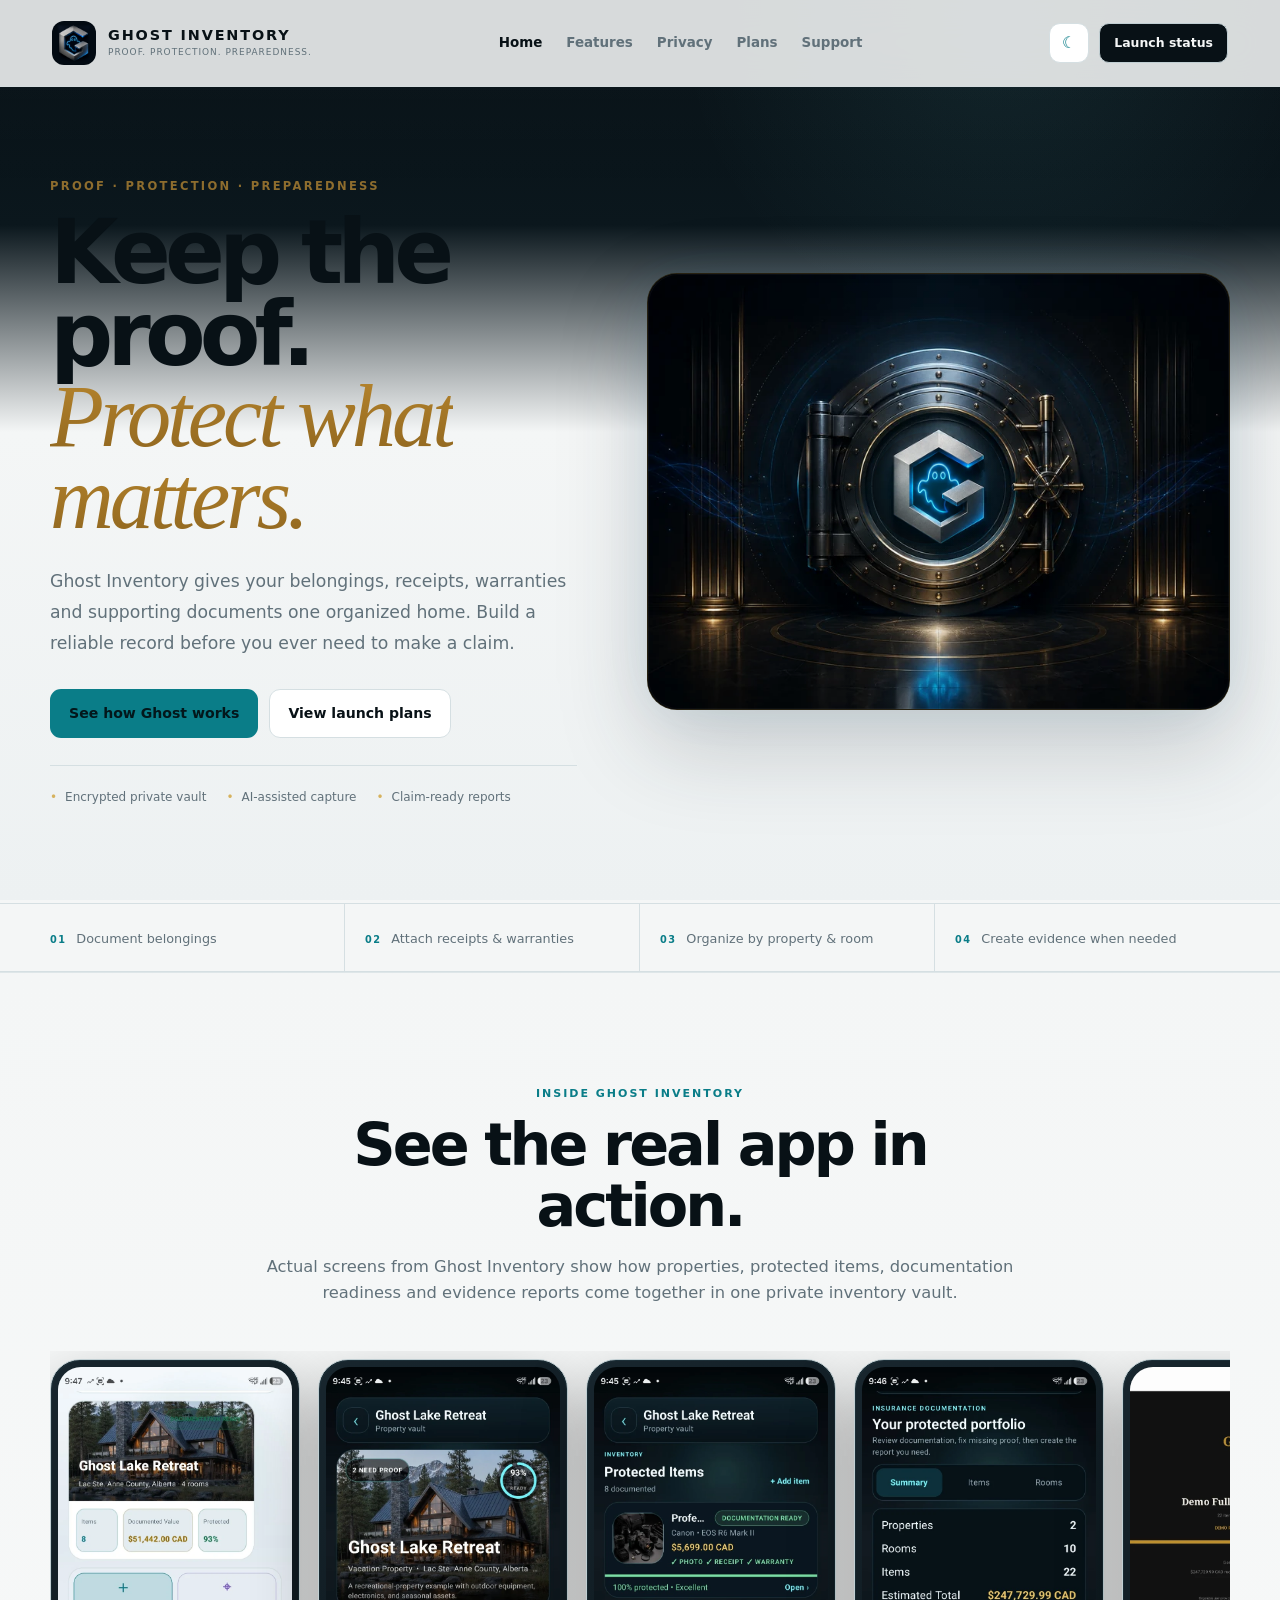
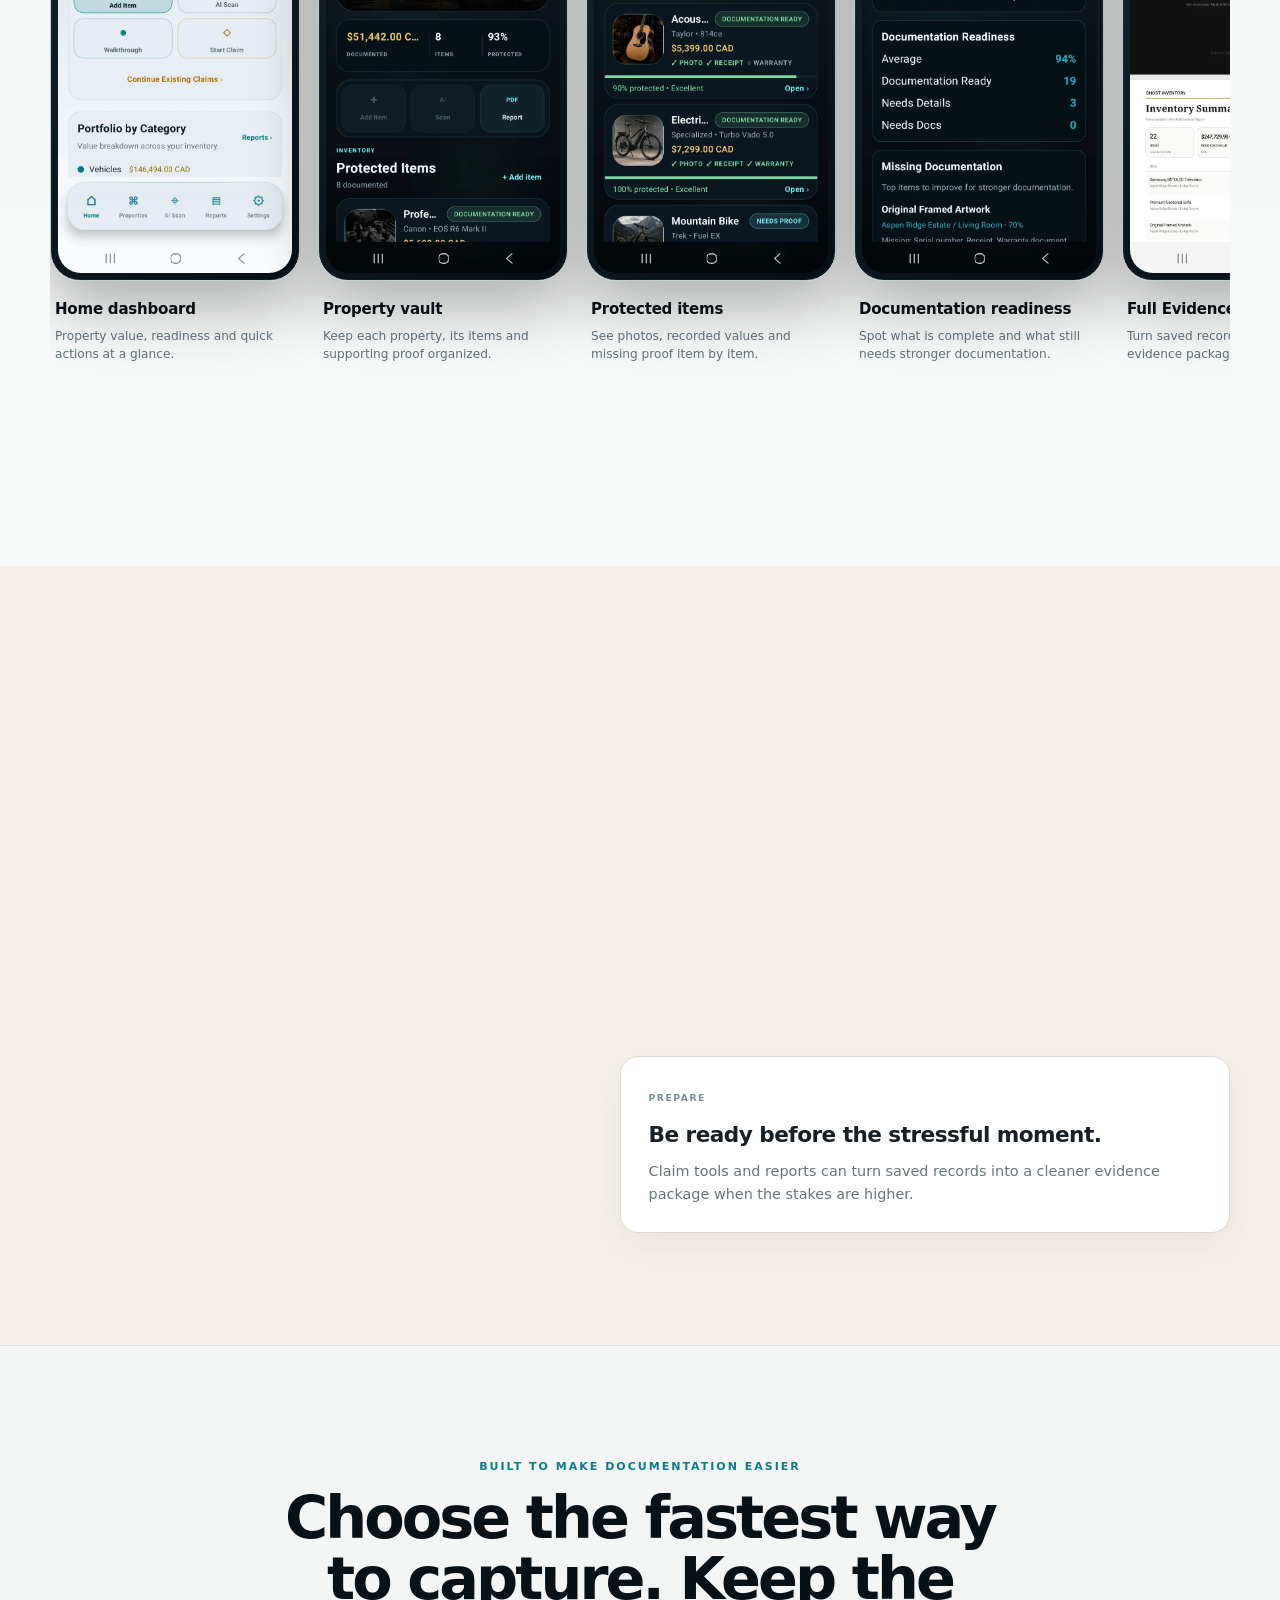
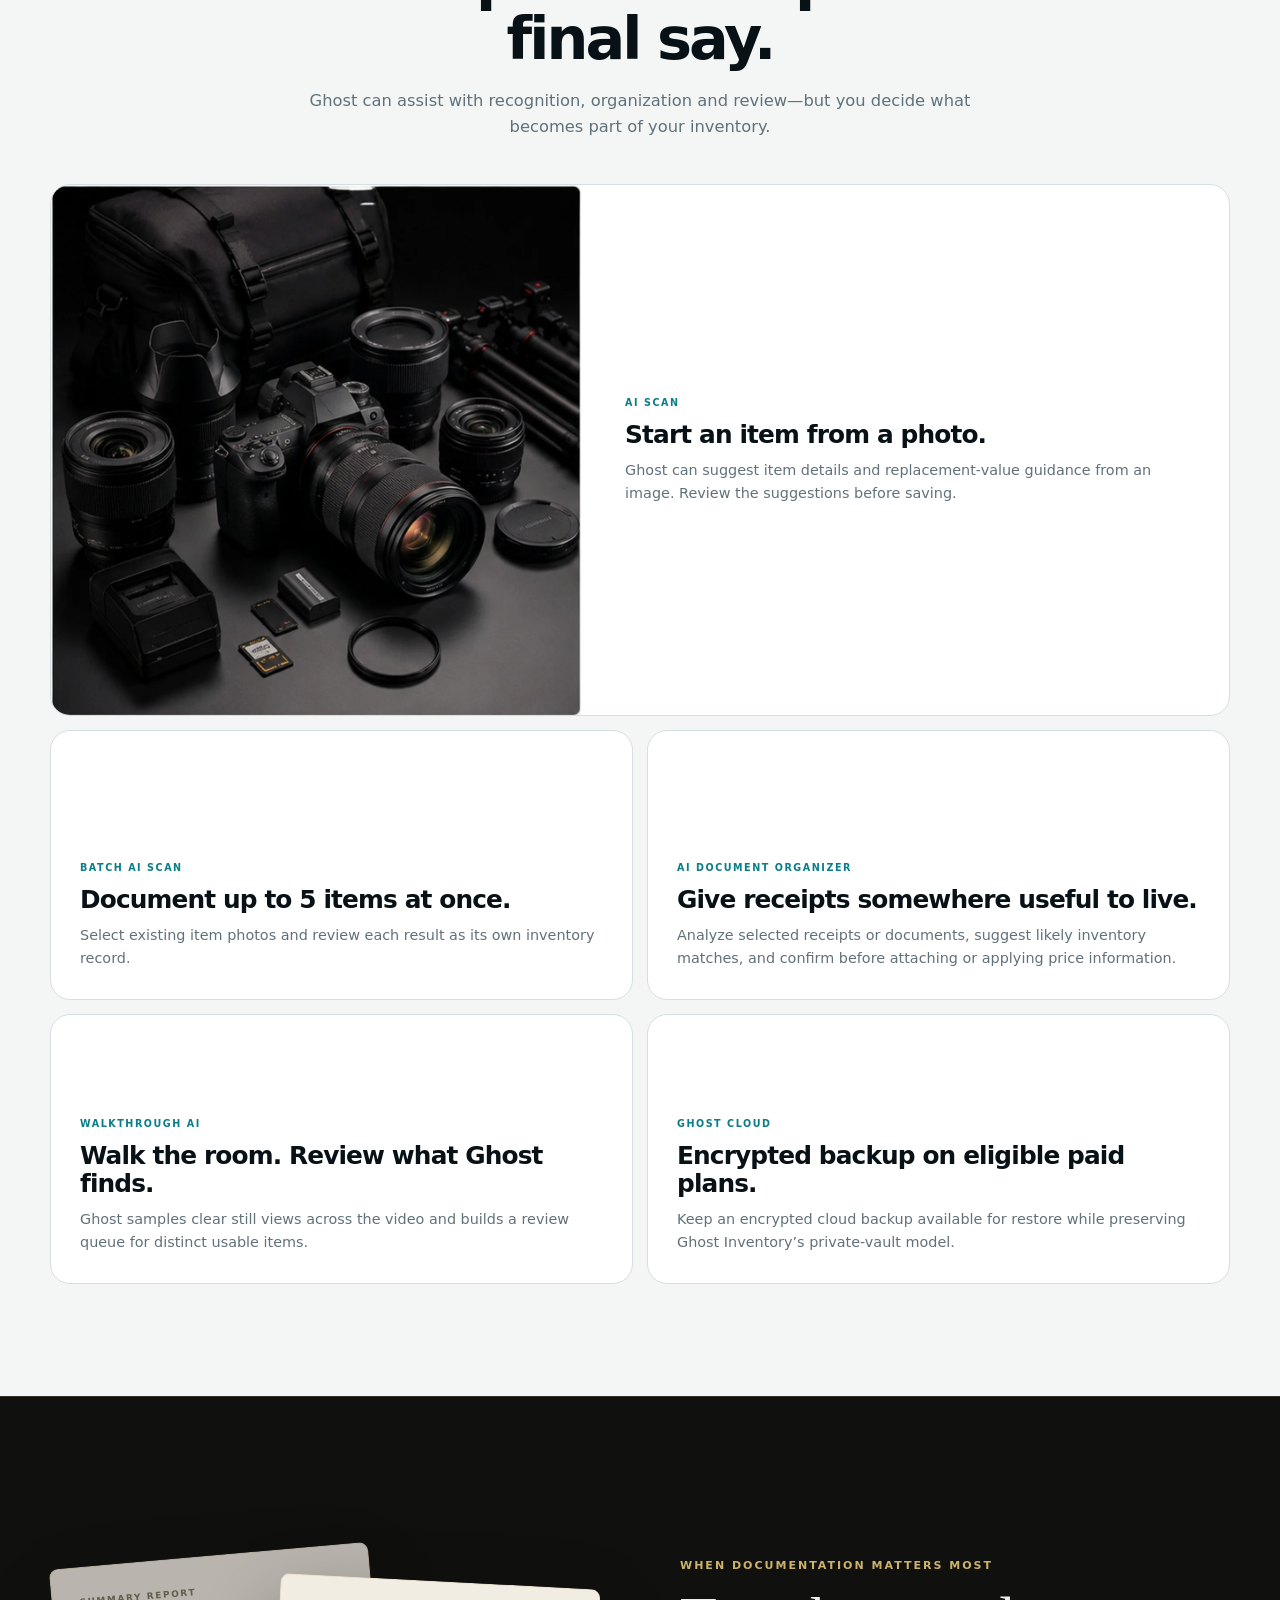
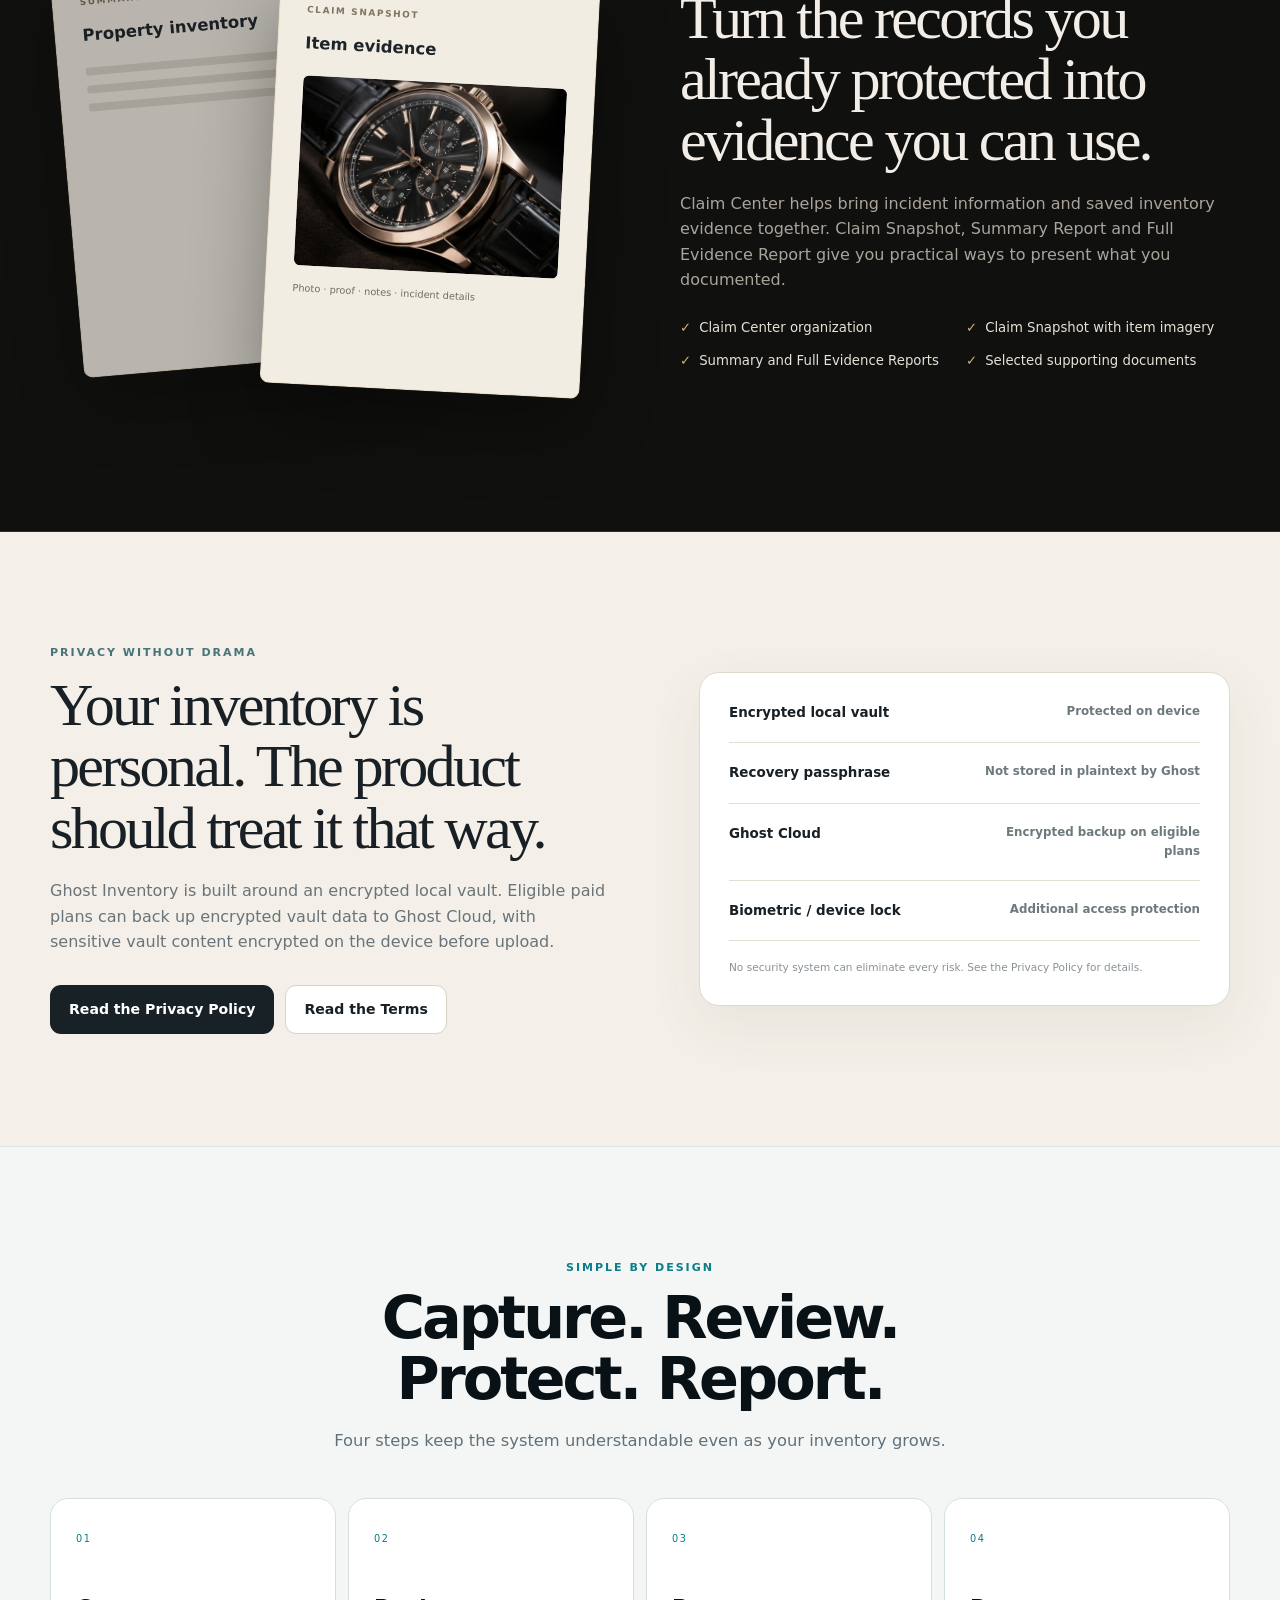
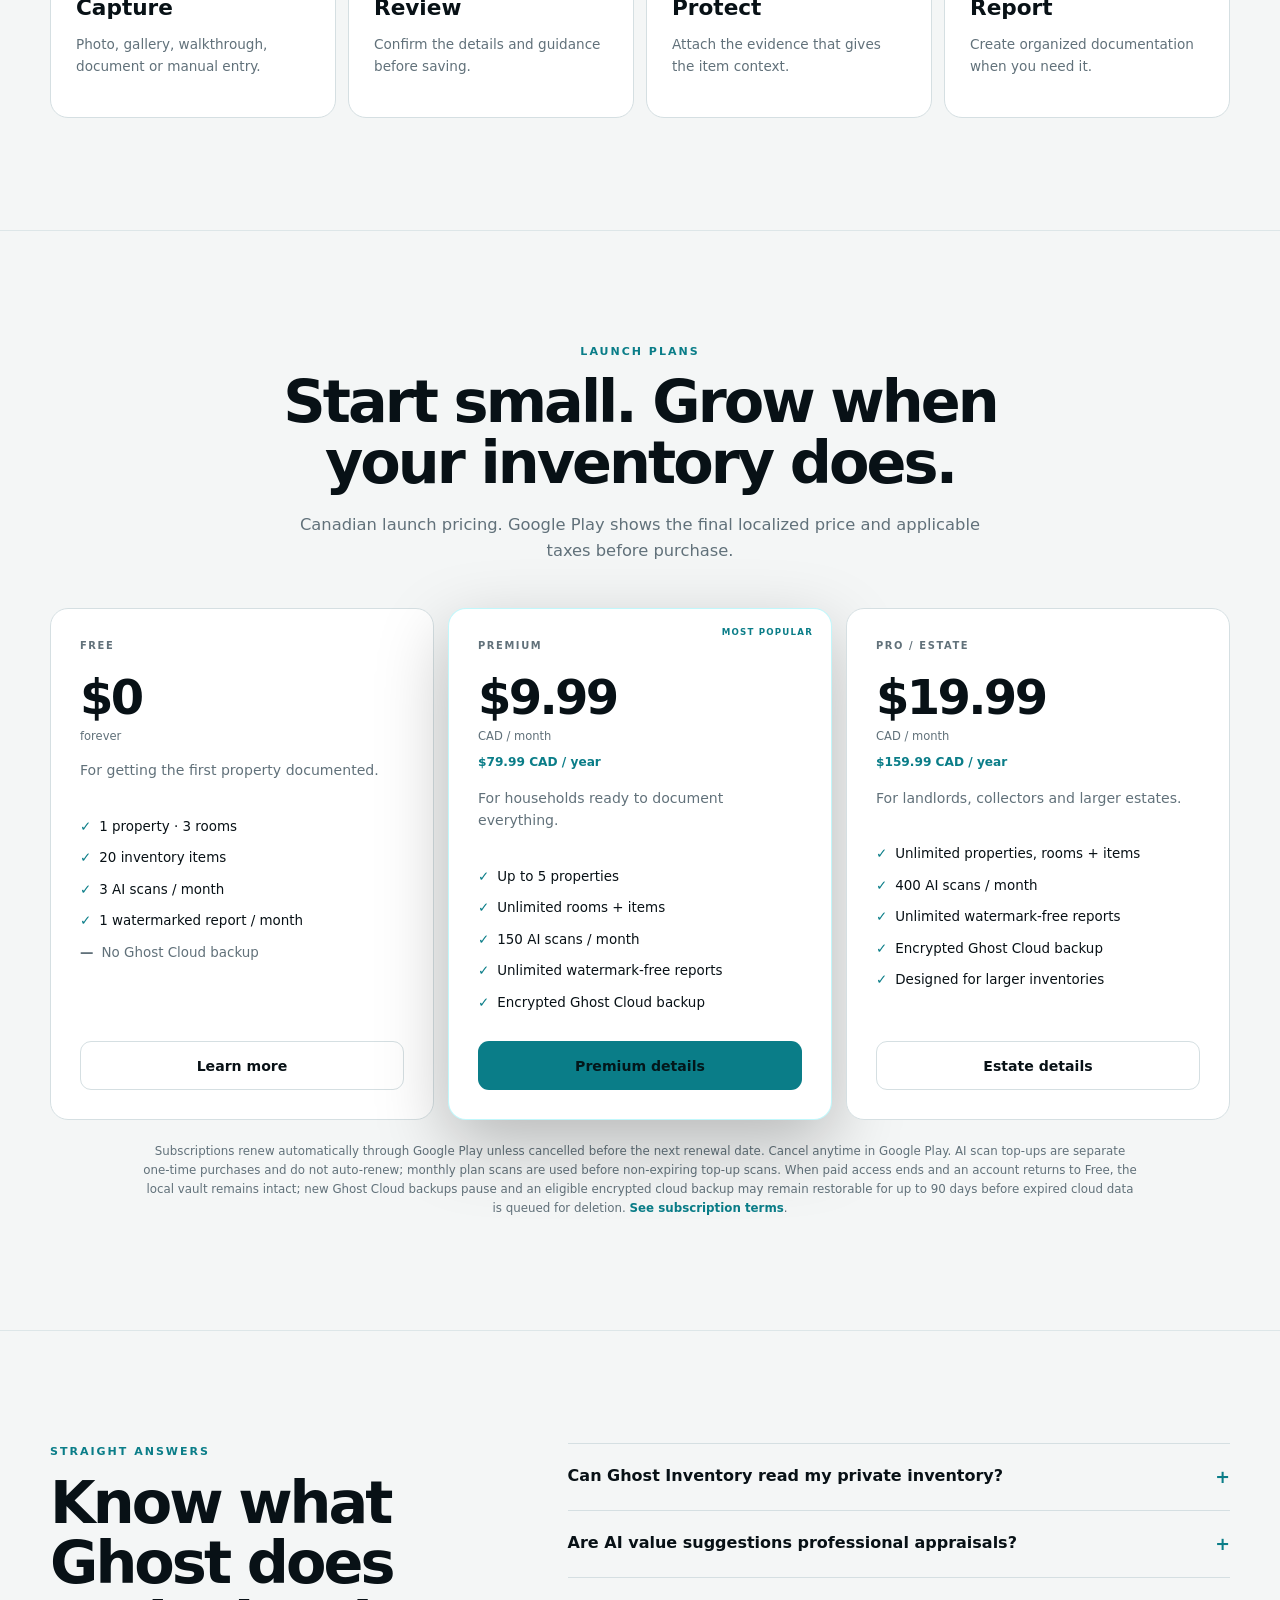
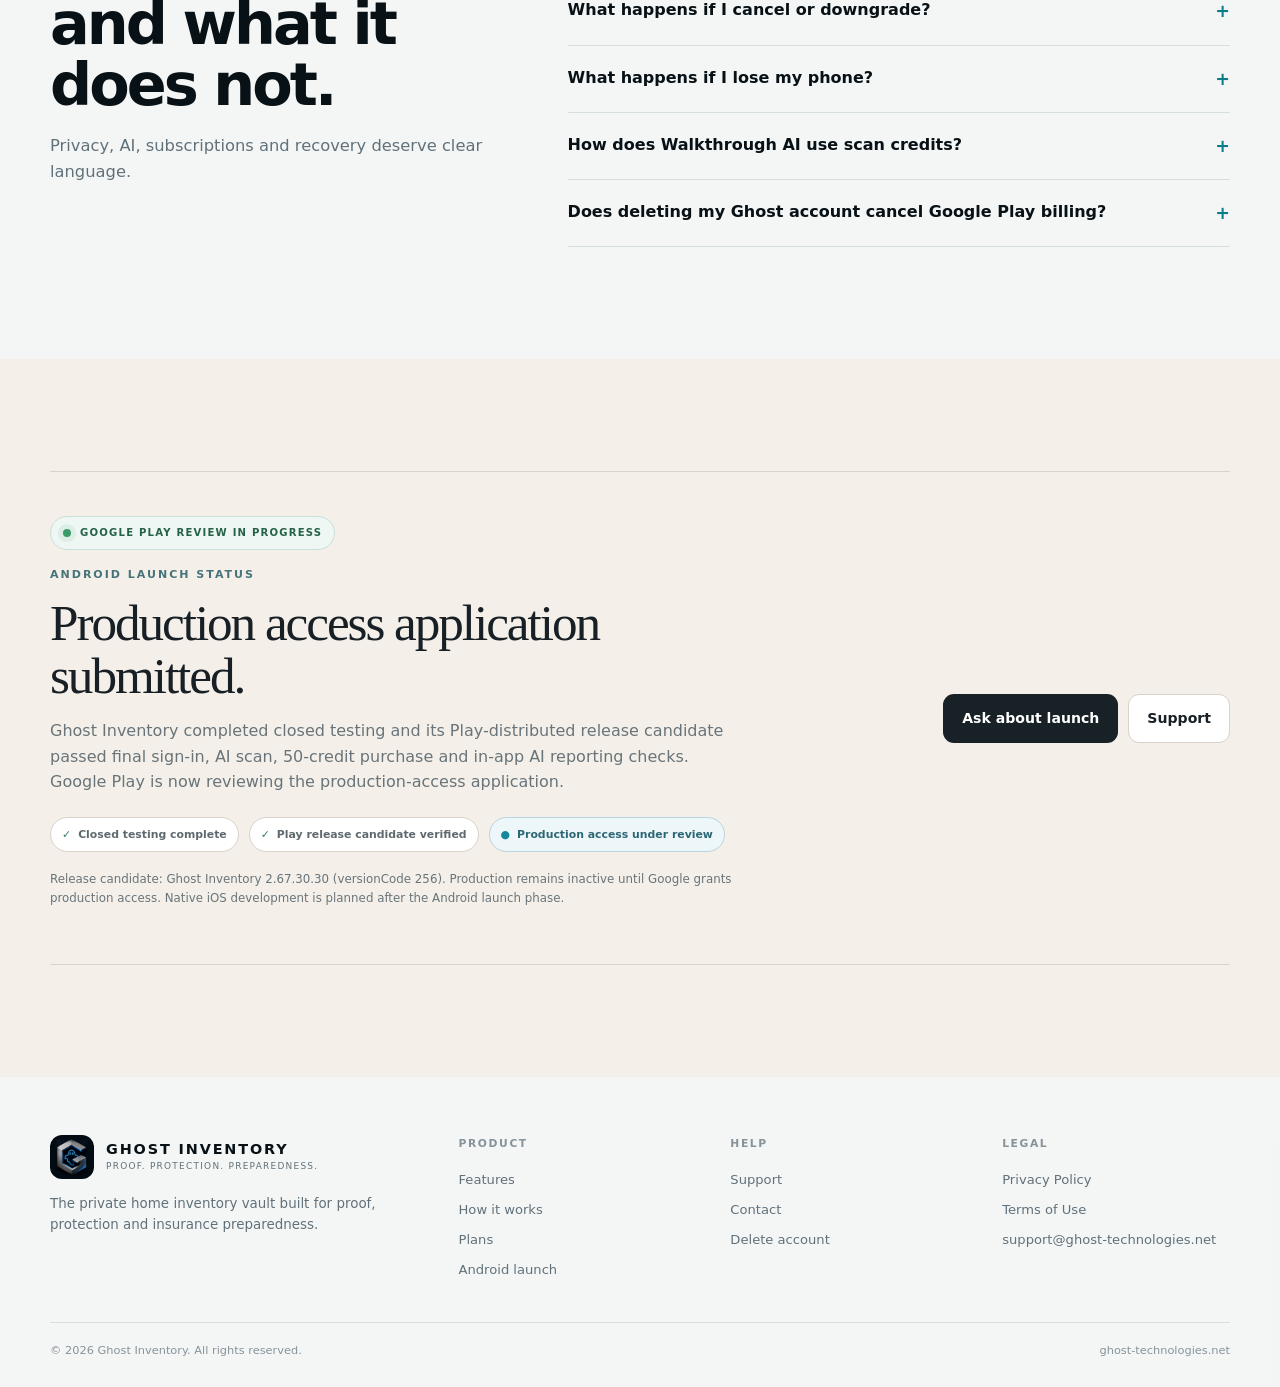
==== index.html @ f6f3902a "Add files via upload" ====
<!DOCTYPE html>

<html lang="en">
<head>
<meta charset="utf-8"/>
<meta content="width=device-width,initial-scale=1" name="viewport"/>
<title>Ghost Inventory — Protect the Story Behind What You Own</title>
<meta content="Ghost Inventory helps households document belongings, organize proof, and prepare claim-ready evidence in a private home inventory vault." name="description"/>
<meta content="#071015" name="theme-color"/>
<link href="https://ghost-technologies.net/" rel="canonical"/>
<link href="/assets/images/icon-32.png" rel="icon" sizes="32x32"/>
<link href="/assets/images/icon-192.png" rel="apple-touch-icon"/>
<link href="/site.webmanifest" rel="manifest"/>
<meta content="Ghost Inventory — Private Home Inventory Vault" property="og:title"/>
<meta content="Document what matters. Keep the proof together. Be ready before you need it." property="og:description"/>
<meta content="website" property="og:type"/>
<meta content="https://ghost-technologies.net/assets/images/ghost-inventory-icon.png" property="og:image"/>
<meta content="https://ghost-technologies.net/" property="og:url"/>
<meta content="summary_large_image" name="twitter:card"/>
<link href="/assets/css/styles-v7.css" rel="stylesheet"/>
</head>
<body class="consumer-home">
<a class="skip-link" href="#main">Skip to content</a>
<div class="ambient"></div>
<header class="site-header consumer-header">
<div class="shell">
<nav aria-label="Primary navigation" class="nav-wrap">
<a class="brand" href="/">
<img alt="Ghost Inventory logo" src="/assets/images/ghost-inventory-icon.png"/>
<span class="brand-wordmark"><strong>GHOST INVENTORY</strong><span>Proof. Protection. Preparedness.</span></span>
</a>
<div class="nav-links" data-nav-links="">
<a aria-current="page" href="/">Home</a>
<a href="#features">Features</a>
<a href="#security">Privacy</a>
<a href="#plans">Plans</a>
<a href="/support/">Support</a>
</div>
<div class="nav-actions">
<button aria-label="Switch theme" class="icon-btn" data-theme-toggle="" type="button">☀</button>
<a class="nav-cta" href="#launch">Launch status</a>
<button aria-expanded="false" aria-label="Open navigation" class="menu-btn" data-mobile-menu="" type="button">☰</button>
</div>
</nav>
</div>
</header>
<main id="main">
<section class="consumer-hero">
<div class="shell consumer-hero-grid">
<div class="consumer-hero-copy reveal">
<div class="consumer-eyebrow">Proof · Protection · Preparedness</div>
<h1>Keep the proof.<br/><span>Protect what matters.</span></h1>
<p>Ghost Inventory gives your belongings, receipts, warranties and supporting documents one organized home. Build a reliable record before you ever need to make a claim.</p>
<div class="hero-actions">
<a class="btn btn-primary" href="#features">See how Ghost works</a>
<a class="btn btn-secondary" href="#plans">View launch plans</a>
</div>
<div class="consumer-trust-line">
<span>Encrypted private vault</span>
<span>AI-assisted capture</span>
<span>Claim-ready reports</span>
</div>
</div>
<div aria-label="Ghost Inventory private vault" class="consumer-hero-stage ghost-vault-hero reveal">
<div class="vault-hero-frame">
<picture>
<source media="(max-width: 760px)" srcset="/assets/images/ghost-vault-hero-mobile.webp"/>
<img class="vault-hero-image" src="/assets/images/ghost-vault-hero.webp" alt="Ghost Inventory vault door with the Ghost Inventory logo"/>
</picture>
<div aria-hidden="true" class="vault-logo-breath-layer"></div>
<div aria-hidden="true" class="vault-logo-breath-glow"></div>
<div aria-hidden="true" class="vault-dust" data-vault-dust=""></div>
<div aria-hidden="true" class="vault-edge-glow"></div>
</div>
</div>
</div>
</section>
<section class="consumer-proof-bar">
<div class="shell consumer-proof-grid reveal">
<div><strong>01</strong><span>Document belongings</span></div>
<div><strong>02</strong><span>Attach receipts &amp; warranties</span></div>
<div><strong>03</strong><span>Organize by property &amp; room</span></div>
<div><strong>04</strong><span>Create evidence when needed</span></div>
</div>
</section>
<section class="section consumer-product-showcase" id="product-preview">
<div class="shell">
<div class="section-head center reveal">
<div class="kicker">Inside Ghost Inventory</div>
<h2>See the real app in action.</h2>
<p>Actual screens from Ghost Inventory show how properties, protected items, documentation readiness and evidence reports come together in one private inventory vault.</p>
</div>
<div class="product-screen-rail reveal" aria-label="Ghost Inventory app screenshots">
<figure class="product-screen-card">
<div class="product-screen-frame"><img loading="lazy" src="/assets/images/ghost-home-dashboard.webp" alt="Ghost Inventory home dashboard in light mode showing property value, protection readiness and quick actions"/></div>
<figcaption><strong>Home dashboard</strong><span>Property value, readiness and quick actions at a glance.</span></figcaption>
</figure>
<figure class="product-screen-card">
<div class="product-screen-frame"><img loading="lazy" src="/assets/images/ghost-property-vault.webp" alt="Ghost Inventory property vault showing Ghost Lake Retreat, documented value, protection readiness and protected items"/></div>
<figcaption><strong>Property vault</strong><span>Keep each property, its items and supporting proof organized.</span></figcaption>
</figure>
<figure class="product-screen-card">
<div class="product-screen-frame"><img loading="lazy" src="/assets/images/ghost-protected-items.webp" alt="Ghost Inventory protected items list showing item photos, recorded values and documentation readiness"/></div>
<figcaption><strong>Protected items</strong><span>See photos, recorded values and missing proof item by item.</span></figcaption>
</figure>
<figure class="product-screen-card">
<div class="product-screen-frame"><img loading="lazy" src="/assets/images/ghost-documentation-readiness.webp" alt="Ghost Inventory documentation readiness screen showing properties, rooms, items and missing documentation"/></div>
<figcaption><strong>Documentation readiness</strong><span>Spot what is complete and what still needs stronger documentation.</span></figcaption>
</figure>
<figure class="product-screen-card">
<div class="product-screen-frame"><img loading="lazy" src="/assets/images/ghost-full-evidence-report.webp" alt="Ghost Inventory full evidence report with inventory summary and documented values"/></div>
<figcaption><strong>Full Evidence Report</strong><span>Turn saved records into an organized evidence package when needed.</span></figcaption>
</figure>
</div>
<div class="product-showcase-note reveal"><span>REAL APP SCREENS</span><p>Interface shown with sample/demo inventory data. AI-assisted details and values should always be reviewed before saving.</p></div>
</div>
</section>
<section class="section consumer-story">
<div class="shell consumer-story-grid">
<div class="consumer-story-copy reveal">
<div class="kicker">A calmer way to stay prepared</div>
<h2>Your home is full of things with a story—and proof that matters.</h2>
<p>Receipts get buried. Warranties disappear. Serial numbers live in old emails. Photos stay mixed into a camera roll. Ghost Inventory brings those pieces together around the item they belong to.</p>
</div>
<div class="consumer-story-cards">
<article class="warm-card reveal"><span>DOCUMENT</span><h3>Know what you own.</h3><p>Build a clear inventory by property and room without turning the process into a spreadsheet project.</p></article>
<article class="warm-card reveal"><span>CONNECT</span><h3>Keep the proof with the item.</h3><p>Photos, receipts, warranties, appraisals, serial numbers and notes stay attached to the record they support.</p></article>
<article class="warm-card reveal"><span>PREPARE</span><h3>Be ready before the stressful moment.</h3><p>Claim tools and reports can turn saved records into a cleaner evidence package when the stakes are higher.</p></article>
</div>
</div>
</section>
<section class="section consumer-features" id="features">
<div class="shell">
<div class="section-head center reveal">
<div class="kicker">Built to make documentation easier</div>
<h2>Choose the fastest way to capture. Keep the final say.</h2>
<p>Ghost can assist with recognition, organization and review—but you decide what becomes part of your inventory.</p>
</div>
<div class="consumer-feature-grid">
<article class="consumer-feature feature-photo reveal">
<div class="feature-photo-wrap"><img alt="Camera example for AI Scan" src="/assets/images/camera.webp"/></div>
<div class="feature-copy"><span>AI SCAN</span><h3>Start an item from a photo.</h3><p>Ghost can suggest item details and replacement-value guidance from an image. Review the suggestions before saving.</p></div>
</article>
<article class="consumer-feature reveal"><span>BATCH AI SCAN</span><h3>Document up to 5 items at once.</h3><p>Select existing item photos and review each result as its own inventory record.</p></article>
<article class="consumer-feature reveal"><span>AI DOCUMENT ORGANIZER</span><h3>Give receipts somewhere useful to live.</h3><p>Analyze selected receipts or documents, suggest likely inventory matches, and confirm before attaching or applying price information.</p></article>
<article class="consumer-feature reveal"><span>WALKTHROUGH AI</span><h3>Walk the room. Review what Ghost finds.</h3><p>Ghost samples clear still views across the video and builds a review queue for distinct usable items.</p></article>
<article class="consumer-feature reveal"><span>GHOST CLOUD</span><h3>Encrypted backup on eligible paid plans.</h3><p>Keep an encrypted cloud backup available for restore while preserving Ghost Inventory’s private-vault model.</p></article>
</div>
</div>
</section>
<section class="section consumer-claim-section" id="claims">
<div class="shell consumer-claim-grid">
<div class="consumer-claim-visual reveal">
<div class="claim-doc claim-doc-back"><span>SUMMARY REPORT</span><b>Property inventory</b><i></i><i></i><i></i></div>
<div class="claim-doc claim-doc-front"><span>CLAIM SNAPSHOT</span><b>Item evidence</b><div class="claim-img"><img alt="Watch sample item shown in a claim snapshot" src="/assets/images/watch.webp"/></div><small>Photo · proof · notes · incident details</small></div>
</div>
<div class="consumer-claim-copy reveal">
<div class="kicker claim-gold">When documentation matters most</div>
<h2>Turn the records you already protected into evidence you can use.</h2>
<p>Claim Center helps bring incident information and saved inventory evidence together. Claim Snapshot, Summary Report and Full Evidence Report give you practical ways to present what you documented.</p>
<div class="consumer-checks">
<span>Claim Center organization</span>
<span>Claim Snapshot with item imagery</span>
<span>Summary and Full Evidence Reports</span>
<span>Selected supporting documents</span>
</div>
</div>
</div>
</section>
<section class="section consumer-security" id="security">
<div class="shell consumer-security-grid">
<div class="consumer-security-copy reveal">
<div class="kicker">Privacy without drama</div>
<h2>Your inventory is personal. The product should treat it that way.</h2>
<p>Ghost Inventory is built around an encrypted local vault. Eligible paid plans can back up encrypted vault data to Ghost Cloud, with sensitive vault content encrypted on the device before upload.</p>
<div class="hero-actions"><a class="btn btn-primary" href="/privacy/">Read the Privacy Policy</a><a class="btn btn-secondary" href="/terms/">Read the Terms</a></div>
</div>
<div class="consumer-security-card reveal">
<div class="security-row"><span>Encrypted local vault</span><b>Protected on device</b></div>
<div class="security-row"><span>Recovery passphrase</span><b>Not stored in plaintext by Ghost</b></div>
<div class="security-row"><span>Ghost Cloud</span><b>Encrypted backup on eligible plans</b></div>
<div class="security-row"><span>Biometric / device lock</span><b>Additional access protection</b></div>
<small>No security system can eliminate every risk. See the Privacy Policy for details.</small>
</div>
</div>
</section>
<section class="section consumer-process" id="how-it-works">
<div class="shell">
<div class="section-head center reveal"><div class="kicker">Simple by design</div><h2>Capture. Review. Protect. Report.</h2><p>Four steps keep the system understandable even as your inventory grows.</p></div>
<div class="consumer-process-grid">
<article class="consumer-process-step reveal"><span>01</span><h3>Capture</h3><p>Photo, gallery, walkthrough, document or manual entry.</p></article>
<article class="consumer-process-step reveal"><span>02</span><h3>Review</h3><p>Confirm the details and guidance before saving.</p></article>
<article class="consumer-process-step reveal"><span>03</span><h3>Protect</h3><p>Attach the evidence that gives the item context.</p></article>
<article class="consumer-process-step reveal"><span>04</span><h3>Report</h3><p>Create organized documentation when you need it.</p></article>
</div>
</div>
</section>
<section class="section plans-section" id="plans">
<div class="shell">
<div class="section-head center reveal"><div class="kicker">Launch plans</div><h2>Start small. Grow when your inventory does.</h2><p>Canadian launch pricing. Google Play shows the final localized price and applicable taxes before purchase.</p></div>
<div class="pricing-grid-new">
<article class="plan-card reveal"><div class="plan-name"><span>FREE</span><strong>$0</strong><small>forever</small></div><p>For getting the first property documented.</p><ul><li>1 property · 3 rooms</li><li>20 inventory items</li><li>3 AI scans / month</li><li>1 watermarked report / month</li><li class="muted-li">No Ghost Cloud backup</li></ul><a class="btn btn-secondary" href="/support/">Learn more</a></article>
<article class="plan-card featured reveal"><div class="plan-badge">MOST POPULAR</div><div class="plan-name"><span>PREMIUM</span><strong>$9.99</strong><small>CAD / month</small></div><div class="annual">$79.99 CAD / year</div><p>For households ready to document everything.</p><ul><li>Up to 5 properties</li><li>Unlimited rooms + items</li><li>150 AI scans / month</li><li>Unlimited watermark-free reports</li><li>Encrypted Ghost Cloud backup</li></ul><a class="btn btn-primary" href="/support/">Premium details</a></article>
<article class="plan-card reveal"><div class="plan-name"><span>PRO / ESTATE</span><strong>$19.99</strong><small>CAD / month</small></div><div class="annual">$159.99 CAD / year</div><p>For landlords, collectors and larger estates.</p><ul><li>Unlimited properties, rooms + items</li><li>400 AI scans / month</li><li>Unlimited watermark-free reports</li><li>Encrypted Ghost Cloud backup</li><li>Designed for larger inventories</li></ul><a class="btn btn-secondary" href="/support/">Estate details</a></article>
</div>
<p class="price-note">Subscriptions renew automatically through Google Play unless cancelled before the next renewal date. Cancel anytime in Google Play. AI scan top-ups are separate one-time purchases and do not auto-renew; monthly plan scans are used before non-expiring top-up scans. When paid access ends and an account returns to Free, the local vault remains intact; new Ghost Cloud backups pause and an eligible encrypted cloud backup may remain restorable for up to 90 days before expired cloud data is queued for deletion. <a href="/terms/#plans">See subscription terms</a>.</p>
</div>
</section>
<section class="section faq-section" id="faq">
<div class="shell faq-layout">
<div class="section-head reveal"><div class="kicker">Straight answers</div><h2>Know what Ghost does and what it does not.</h2><p>Privacy, AI, subscriptions and recovery deserve clear language.</p></div>
<div class="faq reveal">
<details><summary>Can Ghost Inventory read my private inventory?</summary><p>Ghost Inventory is designed to minimize readable cloud data. Sensitive paid-plan vault backups are encrypted on the device before upload, and Ghost Inventory does not store the plaintext recovery passphrase or a server-side key intended to decrypt that private-vault backup.</p></details>
<details><summary>Are AI value suggestions professional appraisals?</summary><p>No. AI-assisted item details and replacement-value guidance can be incomplete or inaccurate and must be reviewed before saving. They are not professional appraisals, insurance valuations, coverage decisions or guarantees of reimbursement.</p></details>
<details><summary>What happens if I cancel or downgrade?</summary><p>A normal Google Play cancellation stops future renewal while paid access continues through the applicable paid period. When the account returns to Free, the local vault is not deleted. New Ghost Cloud backups pause, and an eligible encrypted backup may remain restorable for up to 90 days before expired cloud data is queued for deletion.</p></details>
<details><summary>What happens if I lose my phone?</summary><p>Eligible paid users can restore an available encrypted Ghost Cloud backup on a supported device using the current recovery passphrase and account access. Ghost cannot retrieve the plaintext recovery passphrase, so it should be stored somewhere safe outside the phone.</p></details>
<details><summary>How does Walkthrough AI use scan credits?</summary><p>A usable distinct item can consume one AI scan credit. Empty or unclear views, automatic retry, and bounded value verification do not add an extra credit for that same request.</p></details>
<details><summary>Does deleting my Ghost account cancel Google Play billing?</summary><p>No. Account deletion and Google Play subscription cancellation are separate actions. A subscription must be cancelled through Google Play to stop future renewals.</p></details>
</div>
</div>
</section>
<section class="section consumer-launch" id="launch">
<div class="shell consumer-launch-card reveal">
<div>
<div class="launch-status-pill"><span class="launch-status-dot"></span> GOOGLE PLAY REVIEW IN PROGRESS</div>
<div class="kicker">Android launch status</div>
<h2>Production access application submitted.</h2>
<p>Ghost Inventory completed closed testing and its Play-distributed release candidate passed final sign-in, AI scan, 50-credit purchase and in-app AI reporting checks. Google Play is now reviewing the production-access application.</p>
<div class="launch-milestones" aria-label="Android launch milestones">
<span><b>✓</b> Closed testing complete</span>
<span><b>✓</b> Play release candidate verified</span>
<span class="current"><b>●</b> Production access under review</span>
</div>
<p class="launch-small">Release candidate: Ghost Inventory 2.67.30.30 (versionCode 256). Production remains inactive until Google grants production access. Native iOS development is planned after the Android launch phase.</p>
</div>
<div class="consumer-launch-actions"><a class="btn btn-primary" href="mailto:support@ghost-technologies.net?subject=Ghost%20Inventory%20Android%20Launch">Ask about launch</a><a class="btn btn-secondary" href="/support/">Support</a></div>
</div>
</section>
</main>
<footer class="site-footer consumer-footer"><div class="shell"><div class="footer-grid"><div class="footer-brand"><a class="brand" href="/"><img alt="Ghost Inventory logo" src="/assets/images/ghost-inventory-icon.png"/><span class="brand-wordmark"><strong>GHOST INVENTORY</strong><span>Proof. Protection. Preparedness.</span></span></a><p>The private home inventory vault built for proof, protection and insurance preparedness.</p></div><div class="footer-col"><h4>Product</h4><a href="#features">Features</a><a href="#how-it-works">How it works</a><a href="#plans">Plans</a><a href="#launch">Android launch</a></div><div class="footer-col"><h4>Help</h4><a href="/support/">Support</a><a href="/contact/">Contact</a><a href="/delete-account/">Delete account</a></div><div class="footer-col"><h4>Legal</h4><a href="/privacy/">Privacy Policy</a><a href="/terms/">Terms of Use</a><a href="mailto:support@ghost-technologies.net">support@ghost-technologies.net</a></div></div><div class="footer-bottom"><span>© <span data-year=""></span> Ghost Inventory. All rights reserved.</span><span>ghost-technologies.net</span></div></div></footer>
<script defer="" src="/assets/js/main-v7.js"></script>
</body>
</html>
---- assets/css/styles-v7.css ----
:root{
  --bg:#071015;
  --bg-soft:#0a141a;
  --surface:#0d171d;
  --surface-2:#111d24;
  --surface-3:#15232b;
  --text:#f4f7f8;
  --muted:#91a0a8;
  --subtle:#66767f;
  --line:#24343d;
  --line-strong:#344952;
  --cyan:#77edf5;
  --cyan-deep:#26b9c4;
  --green:#7bd6a1;
  --gold:#cdb26b;
  --gold-soft:#8f7740;
  --shadow:0 24px 70px rgba(0,0,0,.34);
  --max:1180px;
  --radius:18px;
  color-scheme:dark;
}
:root[data-theme="light"]{
  --bg:#f4f6f6;
  --bg-soft:#edf1f2;
  --surface:#ffffff;
  --surface-2:#f6f8f8;
  --surface-3:#ebf1f2;
  --text:#081116;
  --muted:#61717a;
  --subtle:#87939a;
  --line:#d5dfe2;
  --line-strong:#c0ced2;
  --cyan:#0a7d88;
  --cyan-deep:#086773;
  --green:#247b53;
  --gold:#7c611f;
  --gold-soft:#ae9453;
  --shadow:0 22px 58px rgba(26,48,58,.11);
  color-scheme:light;
}
*{box-sizing:border-box}
html{scroll-behavior:smooth}
body{margin:0;background:var(--bg);color:var(--text);font-family:Inter,ui-sans-serif,system-ui,-apple-system,BlinkMacSystemFont,"Segoe UI",sans-serif;line-height:1.6;overflow-x:hidden;-webkit-font-smoothing:antialiased;text-rendering:optimizeLegibility}
a{color:inherit;text-decoration:none}
img{display:block;max-width:100%}
button,input,textarea{font:inherit}
::selection{background:rgba(119,237,245,.22);color:var(--text)}
.shell{width:min(var(--max),calc(100% - 48px));margin-inline:auto}
.ambient{position:fixed;inset:0;z-index:-5;pointer-events:none;background:radial-gradient(circle at 83% 4%,rgba(119,237,245,.08),transparent 26%),linear-gradient(180deg,var(--bg),var(--bg-soft) 48%,var(--bg));}
body:before{content:"";position:fixed;inset:0;z-index:-4;pointer-events:none;background:linear-gradient(180deg,rgba(255,255,255,.018),transparent 22%);}
.skip-link{position:fixed;left:18px;top:-80px;z-index:1000;background:var(--cyan);color:#031519;padding:10px 14px;border-radius:9px;font-weight:800}.skip-link:focus{top:18px}

/* Header */
.site-header{position:sticky;top:0;z-index:50;padding:14px 0;background:color-mix(in srgb,var(--bg) 88%,transparent);backdrop-filter:blur(18px);-webkit-backdrop-filter:blur(18px);border-bottom:1px solid color-mix(in srgb,var(--line) 55%,transparent)}
.nav-wrap{display:flex;align-items:center;justify-content:space-between;gap:24px;min-height:58px}
.brand{display:flex;align-items:center;gap:12px;min-width:max-content}.brand img{width:44px;height:44px;border-radius:12px}.brand-wordmark{display:flex;flex-direction:column;line-height:1.05}.brand-wordmark strong{font-size:.9rem;letter-spacing:.13em}.brand-wordmark span{margin-top:5px;font-size:.56rem;letter-spacing:.14em;text-transform:uppercase;color:var(--muted)}
.nav-links{display:flex;align-items:center;gap:24px}.nav-links a{font-size:.84rem;color:var(--muted);font-weight:650}.nav-links a:hover,.nav-links a[aria-current="page"]{color:var(--text)}
.nav-actions{display:flex;align-items:center;gap:10px}.icon-btn,.menu-btn{width:40px;height:40px;display:grid;place-items:center;border:1px solid var(--line);border-radius:11px;background:var(--surface);color:var(--cyan);cursor:pointer}.menu-btn{display:none}.nav-cta{min-height:40px;display:inline-flex;align-items:center;padding:0 14px;border:1px solid var(--line-strong);border-radius:10px;background:var(--text);color:var(--bg);font-size:.78rem;font-weight:850}

/* Global typography */
.eyebrow,.kicker,.card-kicker{font-size:.69rem;letter-spacing:.18em;text-transform:uppercase;font-weight:850;color:var(--cyan)}
.kicker-gold{color:var(--gold)}
.section{padding:112px 0;border-top:1px solid color-mix(in srgb,var(--line) 72%,transparent)}
.section-head{max-width:720px;margin-bottom:44px}.section-head.center{text-align:center;margin-inline:auto}.section h2,.legal-hero h1{font-size:clamp(2.45rem,4.6vw,4.45rem);line-height:1.03;letter-spacing:-.05em;margin:12px 0 18px}.section-head p,.legal-hero p{font-size:1.02rem;color:var(--muted);margin:0}

/* Buttons */
.hero-actions{display:flex;gap:11px;flex-wrap:wrap;margin-top:30px}.btn{display:inline-flex;align-items:center;justify-content:center;min-height:49px;padding:12px 18px;border-radius:11px;border:1px solid var(--line);font-weight:800;font-size:.88rem;transition:transform .18s ease,border-color .18s ease,background .18s ease}.btn:hover{transform:translateY(-1px);border-color:var(--line-strong)}.btn-primary{border-color:transparent;background:var(--cyan);color:#03171b}.btn-secondary{background:var(--surface);color:var(--text)}

/* Hero */
.hero-section{padding:102px 0 88px;min-height:740px;display:grid;align-items:center}
.hero-grid{display:grid;grid-template-columns:minmax(0,1.02fr) minmax(440px,.98fr);gap:72px;align-items:center}
.status-pill{display:inline-flex;align-items:center;gap:8px;padding:7px 10px;margin-bottom:23px;border:1px solid rgba(123,214,161,.18);border-radius:999px;color:var(--green);font-size:.72rem;font-weight:760;background:rgba(123,214,161,.05)}.status-dot{width:7px;height:7px;border-radius:50%;background:var(--green);box-shadow:0 0 0 5px rgba(123,214,161,.07)}
.hero-copy h1{font-size:clamp(3.8rem,6.5vw,6.5rem);line-height:.94;letter-spacing:-.065em;margin:14px 0 25px;max-width:760px}.hero-lead{max-width:680px;font-size:clamp(1.05rem,1.5vw,1.18rem);line-height:1.75;color:var(--muted)}.hero-micro{margin-top:25px;font-size:.77rem;color:var(--subtle);letter-spacing:.02em}
.hero-visual{position:relative;min-height:520px;display:flex;align-items:center;justify-content:flex-end}.hero-visual:before{content:"";position:absolute;right:8%;top:6%;width:390px;height:390px;border-radius:50%;background:radial-gradient(circle,rgba(119,237,245,.12),transparent 68%);filter:blur(8px)}
.hero-emblem{position:absolute;left:2%;top:33px;z-index:3;width:184px;height:184px;padding:10px;border-radius:32px;background:var(--bg);border:1px solid rgba(119,237,245,.18);box-shadow:0 28px 65px rgba(0,0,0,.34)}.hero-emblem img{width:100%;height:100%;border-radius:24px}
.product-console{position:relative;z-index:2;width:min(100%,470px);margin-top:92px;padding:24px;border:1px solid var(--line-strong);border-radius:22px;background:linear-gradient(180deg,var(--surface-2),var(--surface));box-shadow:var(--shadow)}
.console-header{display:flex;justify-content:space-between;gap:12px;align-items:center;padding-bottom:18px;border-bottom:1px solid var(--line)}.console-header span{font-size:.61rem;letter-spacing:.16em;font-weight:850}.console-header b{font-size:.58rem;letter-spacing:.13em;color:var(--green)}
.console-title{padding:24px 0}.console-title strong{display:block;font-size:1.35rem;letter-spacing:-.025em}.console-title span{display:block;color:var(--muted);font-size:.82rem;margin-top:7px}.console-grid{display:grid;grid-template-columns:1fr 1fr;border:1px solid var(--line);border-radius:14px;overflow:hidden}.console-cell{min-height:105px;padding:17px;border-right:1px solid var(--line);border-bottom:1px solid var(--line)}.console-cell:nth-child(2n){border-right:0}.console-cell:nth-child(n+3){border-bottom:0}.console-cell small{display:block;color:var(--cyan);font-size:.56rem;letter-spacing:.14em;font-weight:800}.console-cell strong{display:block;margin-top:9px;font-size:.82rem;line-height:1.45}

/* Trust band */
.trust-band{border-top:1px solid var(--line);border-bottom:1px solid var(--line);background:color-mix(in srgb,var(--surface) 58%,transparent)}.trust-grid{display:grid;grid-template-columns:repeat(4,1fr)}.trust-grid>div{padding:24px 24px;border-right:1px solid var(--line)}.trust-grid>div:first-child{padding-left:0}.trust-grid>div:last-child{border-right:0;padding-right:0}.trust-grid strong{display:block;font-size:.83rem}.trust-grid span{display:block;margin-top:5px;color:var(--muted);font-size:.72rem;line-height:1.5}

/* Intro */
.split-intro{display:grid;grid-template-columns:.88fr 1.12fr;gap:86px;align-items:start}.split-intro .section-head{position:sticky;top:116px;margin:0}.intro-stack{border-top:1px solid var(--line)}.value-card{display:grid;grid-template-columns:46px 1fr;column-gap:18px;padding:27px 0;border-bottom:1px solid var(--line)}.value-index{grid-row:1/3;color:var(--cyan);font-size:.67rem;letter-spacing:.16em}.value-card h3{margin:0 0 7px;font-size:1.26rem;letter-spacing:-.02em}.value-card p{margin:0;color:var(--muted);font-size:.9rem}

/* Capabilities */
.capabilities-section{background:color-mix(in srgb,var(--surface) 35%,transparent)}.capabilities-grid{display:grid;grid-template-columns:repeat(12,1fr);gap:14px}.capability-card{grid-column:span 4;min-height:270px;padding:27px;border:1px solid var(--line);border-radius:var(--radius);background:var(--surface)}.capability-card-large{grid-column:span 8;background:linear-gradient(145deg,var(--surface-2),var(--surface));min-height:340px}.capability-card h3{font-size:1.45rem;line-height:1.14;letter-spacing:-.03em;margin:18px 0 11px;max-width:520px}.capability-card p{color:var(--muted);font-size:.9rem;max-width:640px;margin:0}.feature-foot{margin-top:34px;padding-top:18px;border-top:1px solid var(--line);font-size:.6rem;letter-spacing:.14em;color:var(--subtle);font-weight:800}

/* Process */
.process-grid{display:grid;grid-template-columns:repeat(4,1fr);border-top:1px solid var(--line);border-bottom:1px solid var(--line)}.process-step{padding:29px 25px 31px;border-right:1px solid var(--line);min-height:230px}.process-step:first-child{padding-left:0}.process-step:last-child{border-right:0;padding-right:0}.process-num{display:block;color:var(--cyan);font-size:.66rem;letter-spacing:.16em;margin-bottom:36px}.process-step h3{font-size:1.3rem;margin:0 0 8px}.process-step p{margin:0;color:var(--muted);font-size:.85rem}

/* Evidence / claims */
.evidence-section{background:linear-gradient(180deg,color-mix(in srgb,var(--gold-soft) 4%,var(--bg)),var(--bg));}.evidence-grid{display:grid;grid-template-columns:.92fr 1.08fr;gap:80px;align-items:center}.evidence-copy h2{font-size:clamp(2.6rem,4.7vw,4.7rem);line-height:1.02;letter-spacing:-.052em;margin:12px 0 18px}.evidence-copy p{color:var(--muted);max-width:620px}.clean-list{list-style:none;margin:24px 0 0;padding:0;display:grid;gap:11px}.clean-list li{position:relative;padding-left:20px;color:var(--text);font-size:.88rem}.clean-list li:before{content:"";position:absolute;left:0;top:.68em;width:6px;height:6px;border-radius:50%;background:var(--cyan)}.gold-list li:before{background:var(--gold)}
.report-stage{position:relative;min-height:525px}.report-paper{position:absolute;width:320px;height:415px;padding:28px;border-radius:8px;background:#f4f1e9;color:#172028;box-shadow:0 30px 75px rgba(0,0,0,.34);border:1px solid rgba(205,178,107,.22)}.report-paper-back{left:16px;top:38px;transform:rotate(-6deg);opacity:.72}.report-paper-front{right:22px;top:70px;transform:rotate(3deg)}.report-paper span{display:block;color:#5d6a70;font-size:.58rem;letter-spacing:.18em;font-weight:900}.report-paper b{display:block;font-size:1.05rem;margin:15px 0 18px;letter-spacing:.02em}.report-paper i{display:block;height:8px;border-radius:3px;background:#dfe3df;margin:10px 0}.report-photo{height:155px;border-radius:5px;overflow:hidden;background:#d8d4ca}.report-photo img{width:100%;height:100%;object-fit:cover}.report-lines{margin-top:17px}.report-lines i:nth-child(2){width:82%}.report-lines i:nth-child(3){width:91%}.report-lines i:nth-child(4){width:68%}.report-paper small{display:block;color:#6b7479;font-size:.6rem;margin-top:14px}

/* Assurance */
.assurance-grid{display:grid;grid-template-columns:1fr .95fr;gap:84px;align-items:center}.assurance-copy p{color:var(--muted);max-width:650px}.assurance-panel{padding:28px;border:1px solid var(--line-strong);border-radius:20px;background:var(--surface);box-shadow:var(--shadow)}.assurance-panel-head{display:flex;justify-content:space-between;gap:20px;padding-bottom:18px;border-bottom:1px solid var(--line)}.assurance-panel-head span{font-size:.6rem;letter-spacing:.16em;color:var(--subtle);font-weight:850}.assurance-panel-head b{font-size:.62rem;letter-spacing:.14em;color:var(--green)}.assurance-row{display:flex;justify-content:space-between;gap:28px;padding:18px 0;border-bottom:1px solid var(--line)}.assurance-row strong{font-size:.82rem}.assurance-row span{max-width:235px;text-align:right;color:var(--muted);font-size:.73rem}.assurance-panel>small{display:block;margin-top:18px;color:var(--subtle);font-size:.65rem}

/* Pricing */
.pricing-grid-new{display:grid;grid-template-columns:repeat(3,1fr);gap:14px;align-items:stretch}.plan-card{position:relative;display:flex;flex-direction:column;min-height:500px;padding:29px;border:1px solid var(--line);border-radius:18px;background:var(--surface)}.plan-card.featured{border-color:rgba(119,237,245,.45);box-shadow:0 25px 70px rgba(0,0,0,.25)}.plan-badge{position:absolute;right:18px;top:17px;font-size:.54rem;letter-spacing:.14em;color:var(--cyan);font-weight:900}.plan-name span{display:block;color:var(--muted);font-size:.62rem;letter-spacing:.16em;font-weight:900}.plan-name strong{display:block;font-size:3rem;line-height:1;margin-top:19px;letter-spacing:-.055em}.plan-name small{display:block;margin-top:6px;color:var(--muted);font-size:.72rem}.annual{margin-top:8px;color:var(--cyan);font-size:.76rem;font-weight:800}.plan-card>p{color:var(--muted);font-size:.88rem}.plan-card ul{list-style:none;padding:0;margin:20px 0 28px;display:grid;gap:10px}.plan-card li{font-size:.84rem}.plan-card li:before{content:"✓";color:var(--cyan);font-weight:900;margin-right:8px}.plan-card li.muted-li{color:var(--muted)}.plan-card li.muted-li:before{content:"—";color:var(--muted)}.plan-card .btn{margin-top:auto}.price-note{max-width:1000px;margin:22px auto 0;text-align:center;color:var(--muted);font-size:.74rem}.price-note a{color:var(--cyan);font-weight:800}

/* FAQ */
.faq-layout{display:grid;grid-template-columns:.8fr 1.2fr;gap:76px;align-items:start}.faq-layout .section-head{position:sticky;top:116px}.faq details{border-top:1px solid var(--line);padding:19px 0}.faq details:last-child{border-bottom:1px solid var(--line)}.faq summary{list-style:none;cursor:pointer;font-weight:800;display:flex;justify-content:space-between;gap:18px}.faq summary::-webkit-details-marker{display:none}.faq summary:after{content:"+";color:var(--cyan);font-size:1.1rem}.faq details[open] summary:after{content:"–"}.faq p{color:var(--muted);font-size:.88rem;max-width:760px}

/* Launch */
.launch-section{padding-top:86px}.launch-wrap{display:grid;grid-template-columns:1.2fr .8fr;gap:62px;align-items:center;padding:46px;border:1px solid var(--line-strong);border-radius:22px;background:var(--surface)}.launch-wrap h2{font-size:clamp(2.35rem,4.2vw,4rem);line-height:1.04;letter-spacing:-.05em;margin:12px 0 16px}.launch-wrap p{color:var(--muted);max-width:720px}.launch-card{min-height:225px;padding:28px;border:1px solid var(--line);border-radius:16px;background:var(--bg);display:flex;flex-direction:column;justify-content:center}.launch-card span{font-size:.59rem;letter-spacing:.16em;color:var(--cyan);font-weight:850}.launch-card strong{font-size:1.5rem;line-height:1.12;margin:17px 0}.launch-card small{color:var(--muted)}

/* Footer */
.site-footer{padding:58px 0 28px;border-top:1px solid var(--line);background:color-mix(in srgb,var(--bg) 92%,transparent)}.footer-grid{display:grid;grid-template-columns:1.6fr repeat(3,1fr);gap:44px}.footer-brand p{max-width:390px;color:var(--muted);font-size:.84rem}.footer-col{display:flex;flex-direction:column;gap:9px}.footer-col h4{margin:0 0 8px;color:var(--subtle);font-size:.67rem;letter-spacing:.15em;text-transform:uppercase}.footer-col a{font-size:.82rem;color:var(--muted)}.footer-col a:hover{color:var(--text)}.footer-bottom{display:flex;justify-content:space-between;gap:18px;margin-top:42px;padding-top:18px;border-top:1px solid var(--line);color:var(--subtle);font-size:.71rem}

/* Legal + support pages */
.network-bg{display:none!important}.hero{padding:76px 0;min-height:620px;display:grid;align-items:center}.hero h1{font-size:clamp(3rem,7vw,5.6rem);line-height:.95;letter-spacing:-.055em}.legal-hero{padding:86px 0 52px}.legal-hero .shell{max-width:980px}.legal-hero h1{max-width:900px}.legal-meta{display:flex;gap:8px;flex-wrap:wrap;margin-top:22px}.meta-chip{padding:7px 10px;border:1px solid var(--line);border-radius:999px;color:var(--muted);font-size:.69rem}.legal-layout{display:grid;grid-template-columns:230px minmax(0,1fr);gap:48px;padding-bottom:100px}.toc{position:sticky;top:112px;align-self:start;display:flex;flex-direction:column;gap:4px;padding:17px;border:1px solid var(--line);border-radius:14px;background:var(--surface)}.toc strong{font-size:.66rem;letter-spacing:.14em;text-transform:uppercase;color:var(--cyan);margin-bottom:8px}.toc a{padding:7px 8px;border-radius:7px;color:var(--muted);font-size:.76rem}.toc a:hover{color:var(--text);background:var(--surface-2)}.legal-content{min-width:0}.legal-section{padding:30px 0;border-top:1px solid var(--line)}.legal-section:first-child{border-top:0;padding-top:0}.legal-section h2{font-size:1.72rem;letter-spacing:-.025em;margin:0 0 15px}.legal-section h3{font-size:1.04rem;margin:24px 0 8px}.legal-section p,.legal-section li{color:var(--muted);font-size:.89rem}.legal-section a{color:var(--cyan)}.legal-section a.btn-primary{color:#03171b}.legal-section a.btn-secondary{color:var(--text)}:root[data-theme="light"] .legal-section a.btn-primary{color:#fff}.callout{padding:16px 18px;margin:18px 0;border-left:2px solid var(--cyan);background:rgba(119,237,245,.045);color:var(--muted);font-size:.85rem}.callout strong{color:var(--text)}.email-box{display:inline-block;padding:8px 10px;border:1px solid var(--line);border-radius:8px}.support-grid,.contact-grid{display:grid;grid-template-columns:repeat(2,1fr);gap:14px}.support-card,.contact-card{padding:25px;border:1px solid var(--line);border-radius:16px;background:var(--surface)}.support-card h2{font-size:1.48rem;line-height:1.15;letter-spacing:-.025em;margin:0 0 10px}.support-card h3,.contact-card h3{margin-top:0}.support-card p,.contact-card p{color:var(--muted);font-size:.89rem}.support-card .btn{margin-top:8px}.feature-icon{width:38px;height:38px;border-radius:10px;border:1px solid rgba(119,237,245,.18);background:rgba(119,237,245,.05);color:var(--cyan);display:grid;place-items:center;margin-bottom:16px}.micro{font-size:.74rem;color:var(--muted)}

/* Keep report paper and fixed dark console surfaces legible in light mode. */
:root[data-theme="light"] .product-console,:root[data-theme="light"] .hero-emblem,:root[data-theme="light"] .launch-card{box-shadow:var(--shadow)}

.reveal{opacity:0;transform:translateY(14px);transition:opacity .55s ease,transform .55s ease}.reveal.visible{opacity:1;transform:none}
@media(prefers-reduced-motion:reduce){html{scroll-behavior:auto}.reveal{opacity:1;transform:none;transition:none}.btn{transition:none}}

@media(max-width:1080px){
  .nav-links{display:none;position:absolute;left:24px;right:24px;top:77px;padding:12px;border:1px solid var(--line);border-radius:14px;background:var(--surface);box-shadow:var(--shadow);flex-direction:column;align-items:stretch;gap:2px}.nav-links.open{display:flex}.nav-links a{padding:10px}.menu-btn{display:grid}
  .hero-grid{grid-template-columns:1fr;gap:26px}.hero-section{padding-top:66px}.hero-copy{max-width:820px}.hero-visual{min-height:500px;justify-content:center}.hero-emblem{left:11%;}.product-console{margin-left:150px}
  .split-intro{grid-template-columns:1fr;gap:35px}.split-intro .section-head{position:relative;top:auto}.capability-card{grid-column:span 6}.capability-card-large{grid-column:span 12}.evidence-grid,.assurance-grid{gap:50px}.pricing-grid-new{grid-template-columns:1fr 1fr}.plan-card.featured{order:-1}.faq-layout{gap:46px}.launch-wrap{grid-template-columns:1fr}.legal-layout{grid-template-columns:1fr}.toc{position:relative;top:auto;flex-direction:row;flex-wrap:wrap}.toc strong{width:100%}
}
@media(max-width:780px){
  .shell{width:min(var(--max),calc(100% - 30px))}.nav-cta{display:none}.brand-wordmark span{display:none}.section{padding:82px 0}.hero-section{padding:50px 0 62px;min-height:auto}.hero-copy h1{font-size:clamp(3rem,14vw,4.9rem)}.hero-visual{min-height:465px}.hero-emblem{width:145px;height:145px;left:0;top:20px}.product-console{margin:88px 0 0 54px;width:calc(100% - 54px)}.trust-grid{grid-template-columns:1fr 1fr}.trust-grid>div{border-bottom:1px solid var(--line)}.trust-grid>div:nth-child(2){border-right:0}.trust-grid>div:nth-last-child(-n+2){border-bottom:0}.trust-grid>div:first-child{padding-left:20px}.trust-grid>div:last-child{padding-right:20px}.capability-card,.capability-card-large{grid-column:span 12}.process-grid{grid-template-columns:1fr 1fr}.process-step{border-bottom:1px solid var(--line)}.process-step:nth-child(2){border-right:0}.process-step:nth-last-child(-n+2){border-bottom:0}.process-step:first-child{padding-left:25px}.process-step:last-child{padding-right:25px}.evidence-grid,.assurance-grid{grid-template-columns:1fr}.report-stage{min-height:470px}.faq-layout{grid-template-columns:1fr;gap:22px}.faq-layout .section-head{position:relative;top:auto}.pricing-grid-new{grid-template-columns:1fr}.footer-grid{grid-template-columns:1fr 1fr}.footer-brand{grid-column:1/-1}.support-grid,.contact-grid{grid-template-columns:1fr}.legal-hero{padding-top:55px}
}
@media(max-width:520px){
  .hero-actions .btn{width:100%}.hero-visual{min-height:445px}.hero-emblem{width:122px;height:122px}.product-console{margin-left:28px;width:calc(100% - 28px);padding:18px}.console-grid{grid-template-columns:1fr}.console-cell{border-right:0!important;border-bottom:1px solid var(--line)!important;min-height:auto}.console-cell:last-child{border-bottom:0!important}.trust-grid{grid-template-columns:1fr}.trust-grid>div{border-right:0;border-bottom:1px solid var(--line)!important;padding:18px 0!important}.trust-grid>div:last-child{border-bottom:0!important}.process-grid{grid-template-columns:1fr}.process-step{border-right:0;border-bottom:1px solid var(--line)!important;padding:24px 0!important}.process-step:last-child{border-bottom:0!important}.report-stage{min-height:390px}.report-paper{width:245px;height:330px;padding:20px}.report-paper-back{left:0}.report-paper-front{right:0}.report-photo{height:110px}.assurance-row{display:block}.assurance-row span{display:block;text-align:left;margin-top:6px}.launch-wrap{padding:28px 22px}.footer-grid{grid-template-columns:1fr}.footer-brand{grid-column:auto}.footer-bottom{flex-direction:column}.legal-section h2{font-size:1.45rem}
}

/* Premium Consumer Brand homepage */
.consumer-home{--consumer-cream:#f4f0e9;--consumer-ink:#182026;--consumer-warm:#d7c8b6;--consumer-gold:#b89c66;--consumer-soft:#e9e4dc}
.consumer-home .ambient{background:radial-gradient(circle at 78% 2%,rgba(119,237,245,.08),transparent 24%),linear-gradient(180deg,#071015 0,#0b171d 25%,var(--bg) 48%,var(--bg-soft) 100%)}
.consumer-header .nav-wrap{padding-inline:2px}
.consumer-header .brand-wordmark span{letter-spacing:.11em}
.consumer-hero{padding:90px 0 96px;overflow:hidden}
.consumer-hero-grid{display:grid;grid-template-columns:minmax(0,.95fr) minmax(500px,1.05fr);gap:70px;align-items:center}
.consumer-eyebrow{font-size:.72rem;letter-spacing:.18em;text-transform:uppercase;color:var(--cyan);font-weight:850}
.consumer-hero-copy h1{font-size:clamp(4rem,6.9vw,7rem);line-height:.92;letter-spacing:-.067em;margin:17px 0 27px;max-width:780px}
.consumer-hero-copy h1 span{font-family:Georgia,"Times New Roman",serif;font-weight:500;font-style:italic;color:#d7e0e2;letter-spacing:-.045em}
:root[data-theme="light"] .consumer-hero-copy h1 span{color:#44545b}
.consumer-hero-copy>p{max-width:660px;color:var(--muted);font-size:1.08rem;line-height:1.78}
.consumer-trust-line{display:flex;gap:20px;flex-wrap:wrap;margin-top:27px;padding-top:22px;border-top:1px solid var(--line)}
.consumer-trust-line span{font-size:.75rem;color:var(--muted)}
.consumer-trust-line span:before{content:"•";color:var(--cyan);margin-right:8px}
.consumer-hero-stage{position:relative;min-height:610px}
.consumer-hero-stage:before{content:"";position:absolute;inset:8% 7% 2% 12%;border-radius:46% 54% 50% 50%;background:radial-gradient(circle,rgba(119,237,245,.14),rgba(119,237,245,.025) 45%,transparent 70%);filter:blur(10px)}
.consumer-photo-card{position:absolute;overflow:hidden;border-radius:26px;border:1px solid rgba(255,255,255,.08);box-shadow:0 30px 80px rgba(0,0,0,.38);background:#10191f}
.consumer-photo-card img{width:100%;height:100%;object-fit:cover}
.photo-card-main{width:355px;height:430px;right:32px;top:20px;transform:rotate(2deg)}
.photo-card-small{width:210px;height:260px;left:18px;bottom:26px;transform:rotate(-4deg)}
.photo-caption{position:absolute;left:0;right:0;bottom:0;padding:28px 20px 18px;background:linear-gradient(transparent,rgba(5,10,13,.92));color:#fff}.photo-caption span{display:block;font-size:.56rem;letter-spacing:.14em;text-transform:uppercase;color:#a9dce1}.photo-caption strong{display:block;margin-top:4px;font-size:.9rem}
.consumer-vault-card{position:absolute;z-index:5;left:120px;top:64px;width:270px;padding:22px;border:1px solid rgba(119,237,245,.18);border-radius:20px;background:rgba(8,16,21,.93);box-shadow:0 28px 70px rgba(0,0,0,.35);backdrop-filter:blur(16px);color:#f4f7f8}
.vault-brand{display:flex;align-items:center;gap:9px;margin-bottom:24px}.vault-brand img{width:34px;height:34px;border-radius:9px}.vault-brand span{font-size:.61rem;letter-spacing:.15em;font-weight:850}.consumer-vault-card>strong{font-size:1.08rem;line-height:1.35}.vault-stat-grid{display:grid;grid-template-columns:repeat(3,1fr);gap:1px;margin-top:20px;background:#26343c;border:1px solid #26343c;border-radius:11px;overflow:hidden}.vault-stat-grid>div{padding:10px 8px;background:#0d171d}.vault-stat-grid span{display:block;font-size:.45rem;letter-spacing:.12em;color:#758891}.vault-stat-grid b{display:block;margin-top:4px;font-size:.65rem}
.consumer-proof-bar{border-top:1px solid var(--line);border-bottom:1px solid var(--line);background:rgba(255,255,255,.012)}.consumer-proof-grid{display:grid;grid-template-columns:repeat(4,1fr)}.consumer-proof-grid>div{padding:21px 20px;border-right:1px solid var(--line)}.consumer-proof-grid>div:first-child{padding-left:0}.consumer-proof-grid>div:last-child{border-right:0;padding-right:0}.consumer-proof-grid strong{font-size:.61rem;letter-spacing:.14em;color:var(--cyan);margin-right:10px}.consumer-proof-grid span{font-size:.8rem;color:var(--muted)}
.consumer-product-showcase{background:linear-gradient(180deg,var(--bg),color-mix(in srgb,var(--surface) 35%,var(--bg)));overflow:hidden}
.consumer-product-showcase .section-head{max-width:790px}
.product-screen-rail{display:grid;grid-auto-flow:column;grid-auto-columns:minmax(250px,292px);gap:18px;overflow-x:auto;overscroll-behavior-inline:contain;scroll-snap-type:inline mandatory;padding:8px 2px 24px;scrollbar-width:thin;scrollbar-color:var(--line-strong) transparent}
.product-screen-rail::-webkit-scrollbar{height:8px}.product-screen-rail::-webkit-scrollbar-track{background:transparent}.product-screen-rail::-webkit-scrollbar-thumb{background:var(--line-strong);border-radius:999px}
.product-screen-card{margin:0;scroll-snap-align:start;min-width:0}
.product-screen-frame{position:relative;padding:7px;border:1px solid var(--line-strong);border-radius:30px;background:linear-gradient(145deg,#18262e,#071015);box-shadow:0 25px 65px rgba(0,0,0,.31);overflow:hidden}
.product-screen-frame:before{content:"";position:absolute;inset:0;border-radius:inherit;pointer-events:none;box-shadow:inset 0 0 0 1px rgba(119,237,245,.05)}
.product-screen-frame img{width:100%;height:auto;border-radius:23px;background:#05090c}
.product-screen-card figcaption{padding:16px 5px 0}.product-screen-card figcaption strong{display:block;font-size:.94rem;letter-spacing:-.015em}.product-screen-card figcaption span{display:block;margin-top:5px;color:var(--muted);font-size:.76rem;line-height:1.55}
.product-showcase-note{display:flex;align-items:flex-start;gap:18px;margin-top:24px;padding-top:22px;border-top:1px solid var(--line)}.product-showcase-note>span{flex:0 0 auto;font-size:.58rem;letter-spacing:.16em;color:var(--cyan);font-weight:850}.product-showcase-note p{margin:0;color:var(--subtle);font-size:.72rem;max-width:720px}
.consumer-story{background:var(--consumer-cream);color:var(--consumer-ink);border-top:0}.consumer-story-grid{display:grid;grid-template-columns:.88fr 1.12fr;gap:90px;align-items:start}.consumer-story .kicker{color:#47747a}.consumer-story-copy h2{font-family:Georgia,"Times New Roman",serif;font-weight:500;letter-spacing:-.045em;font-size:clamp(2.8rem,4.6vw,4.8rem);line-height:1.02;margin:12px 0 20px}.consumer-story-copy p{color:#68747a;font-size:1rem;max-width:610px}.consumer-story-cards{display:grid;gap:12px}.warm-card{padding:26px 28px;background:#fff;border:1px solid #ded8cf;border-radius:18px;box-shadow:0 14px 35px rgba(67,59,47,.06)}.warm-card>span{font-size:.58rem;letter-spacing:.16em;color:#7a8e92;font-weight:850}.warm-card h3{margin:9px 0 8px;font-size:1.35rem;letter-spacing:-.025em}.warm-card p{margin:0;color:#68747a;font-size:.9rem}
.consumer-features{background:var(--bg)}.consumer-feature-grid{display:grid;grid-template-columns:repeat(2,1fr);gap:14px}.consumer-feature{min-height:270px;padding:29px;border:1px solid var(--line);border-radius:20px;background:var(--surface);display:flex;flex-direction:column;justify-content:flex-end}.consumer-feature>span,.feature-copy>span{font-size:.6rem;letter-spacing:.16em;color:var(--cyan);font-weight:850}.consumer-feature h3,.feature-copy h3{font-size:1.55rem;line-height:1.13;letter-spacing:-.035em;margin:11px 0 10px}.consumer-feature p,.feature-copy p{margin:0;color:var(--muted);font-size:.9rem}.feature-photo{grid-column:1/-1;display:grid;grid-template-columns:.9fr 1.1fr;padding:0;overflow:hidden;min-height:390px}.feature-photo-wrap{min-height:390px}.feature-photo-wrap img{width:100%;height:100%;object-fit:cover}.feature-copy{padding:44px;display:flex;flex-direction:column;justify-content:center}
.consumer-claim-section{background:#10100f;color:#f2eee7;border-top:1px solid #332f26;border-bottom:1px solid #332f26}.consumer-claim-grid{display:grid;grid-template-columns:1fr 1fr;gap:80px;align-items:center}.consumer-claim-visual{position:relative;min-height:510px}.claim-doc{position:absolute;width:320px;height:410px;padding:27px;background:#f2ede3;color:#1d252a;border:1px solid rgba(184,156,102,.22);border-radius:9px;box-shadow:0 28px 75px rgba(0,0,0,.32)}.claim-doc-back{left:16px;top:46px;transform:rotate(-5deg);opacity:.75}.claim-doc-front{right:10px;top:72px;transform:rotate(3deg)}.claim-doc span{display:block;font-size:.56rem;letter-spacing:.18em;color:#7f745f;font-weight:900}.claim-doc b{display:block;margin:14px 0 18px;font-size:1.03rem}.claim-doc i{display:block;height:8px;border-radius:3px;background:#d9d3c8;margin:10px 0}.claim-img{height:190px;border-radius:6px;overflow:hidden}.claim-img img{width:100%;height:100%;object-fit:cover}.claim-doc small{display:block;margin-top:15px;color:#726d64;font-size:.61rem}.claim-gold{color:#cdb26b}.consumer-claim-copy h2{font-family:Georgia,"Times New Roman",serif;font-size:clamp(2.8rem,4.7vw,4.7rem);font-weight:500;line-height:1.02;letter-spacing:-.045em;margin:12px 0 20px}.consumer-claim-copy p{color:#aaa49b;max-width:620px}.consumer-checks{display:grid;grid-template-columns:1fr 1fr;gap:12px 22px;margin-top:24px}.consumer-checks span{font-size:.83rem;color:#e8e1d6}.consumer-checks span:before{content:"✓";color:#cdb26b;margin-right:8px;font-weight:900}
.consumer-security{background:var(--consumer-cream);color:var(--consumer-ink);border-top:0}.consumer-security-grid{display:grid;grid-template-columns:1fr .95fr;gap:90px;align-items:center}.consumer-security .kicker{color:#47747a}.consumer-security-copy h2{font-family:Georgia,"Times New Roman",serif;font-size:clamp(2.8rem,4.7vw,4.7rem);font-weight:500;line-height:1.02;letter-spacing:-.045em;margin:12px 0 20px}.consumer-security-copy p{color:#68747a}.consumer-security .btn-primary{background:#172126;color:#fff}.consumer-security .btn-secondary{background:#fff;border-color:#d8d2c9;color:#182026}.consumer-security-card{padding:29px;background:#fff;border:1px solid #ded8cf;border-radius:20px;box-shadow:0 20px 55px rgba(67,59,47,.07)}.security-row{display:flex;justify-content:space-between;gap:24px;padding:19px 0;border-bottom:1px solid #e3ded6}.security-row:first-child{padding-top:0}.security-row span{font-weight:750;font-size:.84rem}.security-row b{text-align:right;color:#6e797d;font-size:.74rem;font-weight:600;max-width:230px}.consumer-security-card small{display:block;margin-top:18px;color:#899297;font-size:.66rem}
.consumer-process{background:var(--bg)}.consumer-process-grid{display:grid;grid-template-columns:repeat(4,1fr);gap:12px}.consumer-process-step{min-height:220px;padding:25px;border:1px solid var(--line);border-radius:18px;background:var(--surface)}.consumer-process-step>span{font-size:.61rem;letter-spacing:.15em;color:var(--cyan)}.consumer-process-step h3{margin:42px 0 8px;font-size:1.35rem}.consumer-process-step p{margin:0;color:var(--muted);font-size:.85rem}
.consumer-launch{background:var(--consumer-cream);color:var(--consumer-ink);border-top:0}.consumer-launch .kicker{color:#47747a}.consumer-launch-card{display:grid;grid-template-columns:1.25fr .75fr;gap:60px;align-items:center;padding:44px 0;border-top:1px solid #d9d3ca;border-bottom:1px solid #d9d3ca}.consumer-launch-card h2{font-family:Georgia,"Times New Roman",serif;font-size:clamp(2.5rem,4vw,4rem);font-weight:500;line-height:1.04;letter-spacing:-.04em;margin:12px 0 16px}.consumer-launch-card p{color:#68747a}.consumer-launch-actions{display:flex;justify-content:flex-end;gap:10px;flex-wrap:wrap}.consumer-launch .btn-primary{background:#172126;color:#fff}.consumer-launch .btn-secondary{background:#fff;border-color:#d8d2c9;color:#182026}
.consumer-footer{border-top:0}
@media(max-width:1080px){.consumer-hero-grid{grid-template-columns:1fr;gap:35px}.consumer-hero-stage{min-height:560px;max-width:700px;width:100%;margin-inline:auto}.consumer-story-grid,.consumer-security-grid,.consumer-claim-grid{grid-template-columns:1fr;gap:45px}.feature-photo{grid-template-columns:1fr 1fr}.consumer-process-grid{grid-template-columns:1fr 1fr}.consumer-launch-card{grid-template-columns:1fr}.consumer-launch-actions{justify-content:flex-start}}
@media(max-width:760px){.product-screen-rail{grid-auto-columns:minmax(235px,78vw);gap:14px}.product-showcase-note{display:block}.product-showcase-note p{margin-top:8px}.consumer-hero{padding:55px 0 65px}.consumer-hero-copy h1{font-size:clamp(3.4rem,15vw,5.2rem)}.consumer-hero-stage{min-height:500px;transform:scale(.9);margin:-20px auto}.photo-card-main{right:0}.photo-card-small{left:0}.consumer-vault-card{left:92px}.consumer-proof-grid{grid-template-columns:1fr 1fr}.consumer-proof-grid>div{border-bottom:1px solid var(--line)}.consumer-feature-grid{grid-template-columns:1fr}.feature-photo{grid-column:auto;grid-template-columns:1fr}.feature-photo-wrap{min-height:300px}.consumer-checks{grid-template-columns:1fr}.consumer-process-grid{grid-template-columns:1fr}.consumer-launch-card{padding:28px 0}.consumer-story,.consumer-security,.consumer-launch{padding-top:78px;padding-bottom:78px}}
@media(max-width:500px){.consumer-hero-stage{min-height:470px;transform:scale(.75);margin:-65px -65px -55px}.consumer-proof-grid{grid-template-columns:1fr}.consumer-proof-grid>div{border-right:0}.consumer-story-copy h2,.consumer-claim-copy h2,.consumer-security-copy h2{font-size:2.65rem}.claim-doc{width:280px;height:370px}.claim-doc-front{right:0}.claim-doc-back{left:0}.consumer-claim-visual{min-height:430px}.consumer-launch-actions .btn{width:100%}}

/* V5 launch hero: unified Ghost vault stage, no overlapping promo cards */
.ghost-vault-stage{min-height:610px;display:flex;align-items:center;justify-content:center;isolation:isolate}
.ghost-vault-stage:before{display:none}
.vault-portal-rings{position:absolute;z-index:-2;width:590px;height:590px;border-radius:50%;background:radial-gradient(circle at center,rgba(0,181,225,.18) 0 15%,rgba(0,181,225,.07) 16% 31%,transparent 32%),repeating-radial-gradient(circle at center,transparent 0 56px,rgba(76,183,211,.14) 57px 59px,transparent 60px 88px);border:1px solid rgba(97,210,238,.16);box-shadow:inset 0 0 80px rgba(0,181,225,.08),0 0 90px rgba(0,181,225,.08)}
.vault-portal-rings:before,.vault-portal-rings:after{content:"";position:absolute;inset:8%;border-radius:50%;border:1px solid rgba(130,225,245,.13)}
.vault-portal-rings:after{inset:22%;border-color:rgba(130,225,245,.21);box-shadow:0 0 32px rgba(0,181,225,.12)}
.vault-stage-grid{width:100%;display:grid;grid-template-columns:minmax(130px,.64fr) minmax(250px,1.1fr) minmax(130px,.64fr);gap:16px;align-items:center;position:relative;z-index:2}
.vault-side-panel,.vault-phone{margin:0;background:#061219;border:1px solid rgba(125,221,241,.21);box-shadow:0 30px 80px rgba(0,0,0,.42);overflow:hidden}
.vault-side-panel{border-radius:22px;padding:10px;transform:none}
.vault-side-panel img{width:100%;height:315px;object-fit:cover;object-position:top;border-radius:14px;display:block}
.vault-panel-label{padding:4px 4px 10px;display:flex;flex-direction:column;gap:3px}
.vault-panel-label span{font-size:.48rem;letter-spacing:.16em;color:var(--cyan);font-weight:850}
.vault-panel-label strong{font-size:.72rem;letter-spacing:-.01em;color:#f2f7f8}
.vault-phone{position:relative;border-radius:34px;padding:9px;background:linear-gradient(145deg,#1b2a33,#02070a 58%);border-color:rgba(191,232,241,.27);box-shadow:0 36px 90px rgba(0,0,0,.5),0 0 46px rgba(0,181,225,.1)}
.vault-phone:before{content:"";position:absolute;inset:2px;border-radius:31px;border:1px solid rgba(255,255,255,.07);pointer-events:none}
.vault-phone-top{height:18px;display:flex;align-items:center;justify-content:center}.vault-phone-top span{width:58px;height:5px;background:#03080b;border-radius:999px;box-shadow:inset 0 0 0 1px rgba(255,255,255,.04)}
.vault-phone img{display:block;width:100%;height:445px;object-fit:cover;object-position:top;border-radius:23px;background:#03080b}
.vault-stage-brand{position:absolute;z-index:4;left:50%;bottom:-6px;transform:translateX(-50%);display:flex;align-items:center;gap:12px;padding:8px 14px 8px 8px;border-radius:16px;border:1px solid rgba(125,221,241,.21);background:rgba(3,10,14,.9);box-shadow:0 20px 55px rgba(0,0,0,.4);white-space:nowrap}
.vault-stage-brand img{width:54px;height:54px;border-radius:12px}.vault-stage-brand span{font-size:.48rem;letter-spacing:.18em;color:#a5bec6;font-weight:800}
:root[data-theme="light"] .vault-side-panel,:root[data-theme="light"] .vault-phone,:root[data-theme="light"] .vault-stage-brand{background:#07141a;color:#f2f7f8}

/* V5 launch status */
.launch-status-pill{display:inline-flex;align-items:center;gap:9px;padding:8px 12px;border-radius:999px;background:#eef7f3;border:1px solid #c8e0d5;color:#266247;font-size:.63rem;letter-spacing:.12em;font-weight:850;margin-bottom:16px}
.launch-status-dot{width:8px;height:8px;border-radius:50%;background:#3b9a6a;box-shadow:0 0 0 5px rgba(59,154,106,.1)}
.launch-milestones{display:flex;gap:10px;flex-wrap:wrap;margin-top:22px}.launch-milestones span{display:inline-flex;align-items:center;gap:7px;padding:8px 11px;border:1px solid #d8d2c9;border-radius:999px;background:#fff;color:#5f696e;font-size:.68rem;font-weight:700}.launch-milestones span b{color:#32815d}.launch-milestones .current{border-color:#b8d4dc;background:#edf7fa;color:#2d6674}.launch-milestones .current b{color:#16879c}.launch-small{font-size:.74rem!important;margin-top:18px;max-width:760px}

@media(max-width:1080px){.vault-stage-grid{grid-template-columns:minmax(120px,.65fr) minmax(260px,1.1fr) minmax(120px,.65fr)}.vault-side-panel img{height:300px}.vault-phone img{height:430px}}
@media(max-width:760px){.ghost-vault-stage{min-height:640px;transform:none;margin:0 auto}.vault-portal-rings{width:520px;height:520px}.vault-stage-grid{grid-template-columns:1fr 1.3fr 1fr;gap:9px;width:760px;max-width:none;transform:scale(.78)}.vault-side-panel{padding:7px;border-radius:18px}.vault-side-panel img{height:300px}.vault-phone img{height:435px}.vault-stage-brand{bottom:35px}.launch-milestones{display:grid}.launch-milestones span{width:max-content;max-width:100%}}
@media(max-width:500px){.ghost-vault-stage{min-height:540px;margin:-10px -24px -25px;overflow:hidden}.vault-portal-rings{width:470px;height:470px}.vault-stage-grid{width:700px;transform:scale(.62)}.vault-stage-brand{bottom:22px;transform:translateX(-50%) scale(.82)}}

/* V6 vault-only launch hero — clean premium composition */
.consumer-home{--ghost-gold:#d6b25e;--ghost-gold-soft:#e7cb88;--ghost-gold-deep:#a97b24}
.consumer-hero-copy h1 span{color:var(--ghost-gold)!important;text-shadow:0 0 28px rgba(214,178,94,.08)}
.consumer-eyebrow{color:var(--ghost-gold-soft);letter-spacing:.2em}
.consumer-trust-line span:before{color:var(--ghost-gold)}

.ghost-vault-hero{min-height:600px;display:flex;align-items:center;justify-content:center;isolation:isolate}
.ghost-vault-hero:before{display:none}
.vault-hero-frame{position:relative;width:min(100%,760px);aspect-ratio:4/3;border-radius:30px;overflow:hidden;background:#03080c;border:1px solid rgba(214,178,94,.22);box-shadow:0 42px 110px rgba(0,0,0,.48),0 0 70px rgba(0,174,232,.08)}
.vault-hero-frame:before{content:"";position:absolute;inset:0;z-index:4;pointer-events:none;border-radius:inherit;box-shadow:inset 0 0 0 1px rgba(255,255,255,.035),inset 0 -80px 100px rgba(0,0,0,.12)}
.vault-hero-frame picture,.vault-hero-image{display:block;width:100%;height:100%}
.vault-hero-image{object-fit:cover;object-position:center;transform:scale(1.005)}

/* Duplicate only the centre of the source image and pulse it very gently so the Ghost mark feels alive. */
.vault-logo-breath-layer{position:absolute;inset:0;z-index:2;background-image:url("/assets/images/ghost-vault-hero.webp");background-size:cover;background-position:center;clip-path:circle(10.8% at 48.1% 49.1%);transform-origin:48.1% 49.1%;animation:ghostBreath 4.8s cubic-bezier(.4,0,.2,1) infinite;filter:brightness(1.04) saturate(1.06);pointer-events:none}
.vault-logo-breath-glow{position:absolute;z-index:3;left:48.1%;top:49.1%;width:21%;aspect-ratio:1;transform:translate(-50%,-50%);border-radius:50%;background:radial-gradient(circle,rgba(0,207,255,.18),rgba(0,174,232,.06) 42%,transparent 70%);mix-blend-mode:screen;filter:blur(4px);animation:ghostGlow 4.8s cubic-bezier(.4,0,.2,1) infinite;pointer-events:none}
.vault-edge-glow{position:absolute;z-index:1;inset:0;background:radial-gradient(circle at 48% 49%,rgba(0,191,242,.06),transparent 25%),linear-gradient(90deg,transparent 0 32%,rgba(0,160,220,.025) 50%,transparent 68%);pointer-events:none}

.vault-dust{position:absolute;z-index:3;inset:0;overflow:hidden;pointer-events:none;mix-blend-mode:screen}
.vault-dust i{position:absolute;left:var(--x);top:var(--y);width:var(--s);height:var(--s);border-radius:50%;background:rgba(94,220,255,.95);box-shadow:0 0 8px rgba(29,190,255,.85),0 0 18px rgba(29,190,255,.35);opacity:0;animation:vaultDustDrift var(--d) linear var(--delay) infinite}

@keyframes ghostBreath{0%,100%{transform:scale(1);filter:brightness(1.02) saturate(1.04)}50%{transform:scale(1.018);filter:brightness(1.11) saturate(1.12)}}
@keyframes ghostGlow{0%,100%{opacity:.34;transform:translate(-50%,-50%) scale(.92)}50%{opacity:.7;transform:translate(-50%,-50%) scale(1.08)}}
@keyframes vaultDustDrift{0%{opacity:0;transform:translate3d(0,18px,0) scale(.7)}14%{opacity:var(--o)}72%{opacity:calc(var(--o) * .72)}100%{opacity:0;transform:translate3d(var(--tx),-72px,0) scale(1.15)}}

:root[data-theme="light"] .vault-hero-frame{border-color:rgba(169,123,36,.22);box-shadow:0 34px 90px rgba(37,47,53,.22),0 0 60px rgba(0,174,232,.07)}
:root[data-theme="light"] .consumer-hero-copy h1 span{color:#a87924!important;text-shadow:none}
:root[data-theme="light"] .consumer-eyebrow{color:#8e6d2e}

@media(max-width:1080px){
  .consumer-hero-grid{gap:28px}
  .ghost-vault-hero{min-height:auto;max-width:760px;width:100%;margin-inline:auto}
  .vault-hero-frame{width:min(100%,720px)}
}
@media(max-width:760px){
  .consumer-hero{padding:44px 0 56px}
  .consumer-hero-grid{gap:26px}
  .consumer-hero-copy h1{font-size:clamp(3.2rem,14vw,4.85rem);margin-bottom:21px}
  .consumer-hero-copy>p{font-size:1rem;line-height:1.68}
  .ghost-vault-hero{min-height:auto;transform:none;margin:0 auto}
  .vault-hero-frame{width:100%;border-radius:24px;box-shadow:0 28px 70px rgba(0,0,0,.32),0 0 45px rgba(0,174,232,.06)}
  .vault-logo-breath-layer{background-image:url("/assets/images/ghost-vault-hero-mobile.webp");clip-path:circle(11% at 50% 48%);transform-origin:50% 48%}
}
@media(max-width:500px){
  .ghost-vault-hero{min-height:auto;margin:0}
  .vault-hero-frame{border-radius:20px}
  .consumer-trust-line{gap:10px 16px;margin-top:22px;padding-top:18px}
  .consumer-trust-line span{font-size:.68rem}
}
@media(prefers-reduced-motion:reduce){
  .vault-logo-breath-layer,.vault-logo-breath-glow,.vault-dust i{animation:none!important}
  .vault-logo-breath-glow{opacity:.38}
}

/* V7 cache-safe hero fix: versioned CSS/JS prevents stale V5/V6 assets from rendering new hero markup incorrectly. */
.consumer-hero-copy h1 span{color:#d9ad4d!important;background:linear-gradient(180deg,#f3d68f 0%,#d9ad4d 55%,#ad7923 100%);-webkit-background-clip:text;background-clip:text;-webkit-text-fill-color:transparent;text-shadow:none}
:root[data-theme="light"] .consumer-hero-copy h1 span{background:linear-gradient(180deg,#b9872e 0%,#8d641e 100%);-webkit-background-clip:text;background-clip:text;-webkit-text-fill-color:transparent}
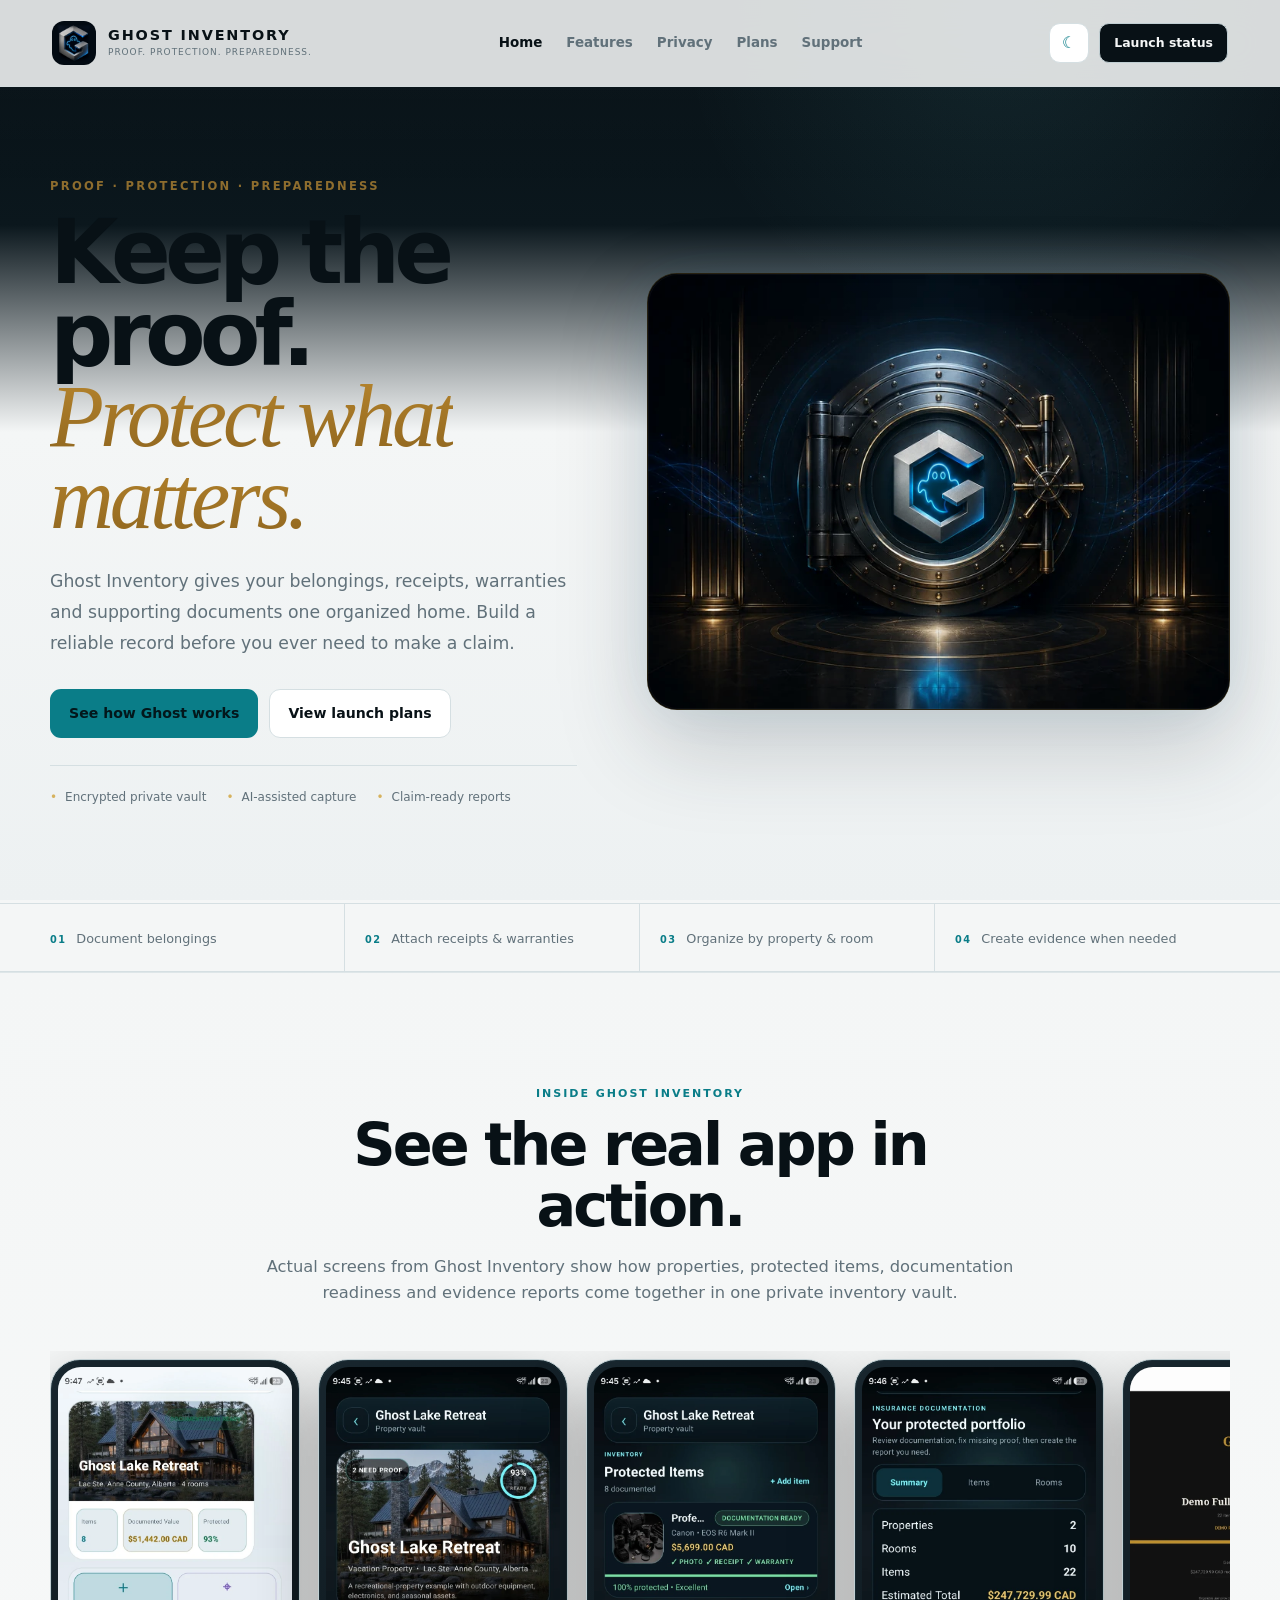
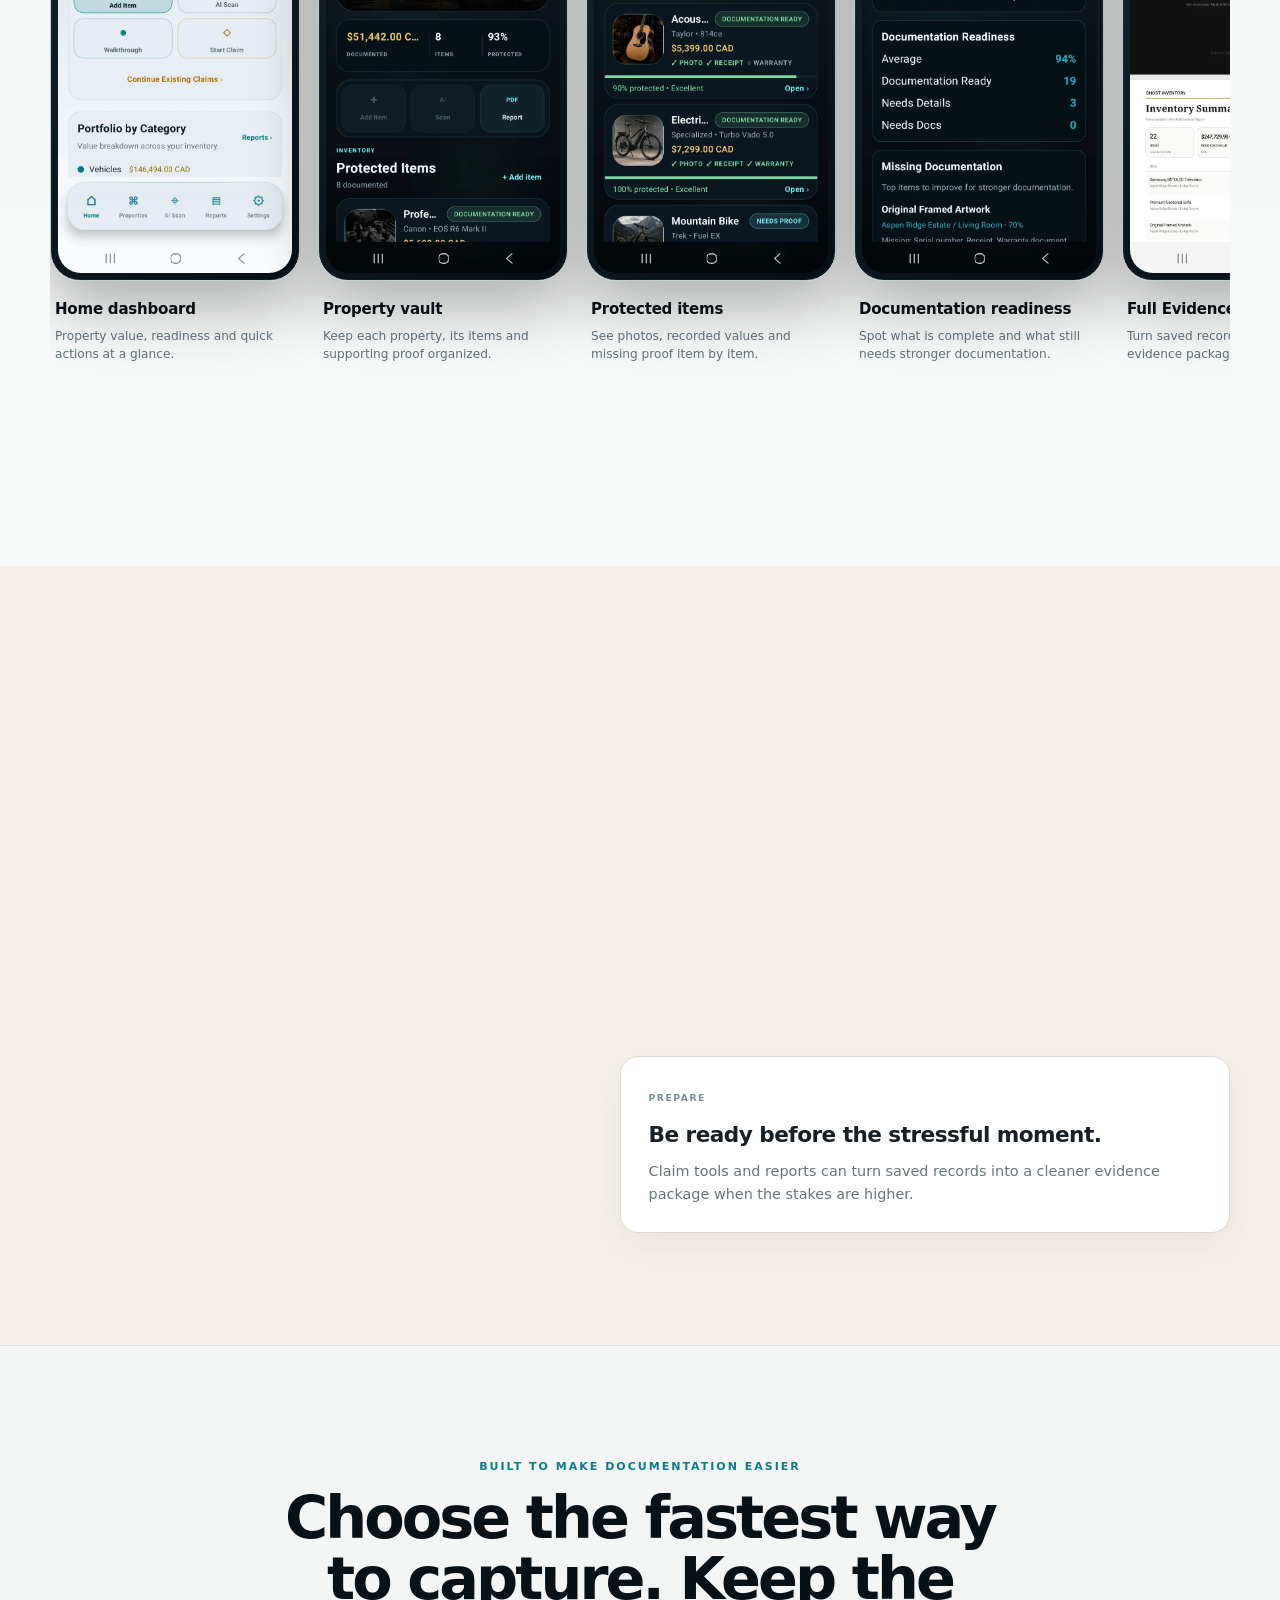
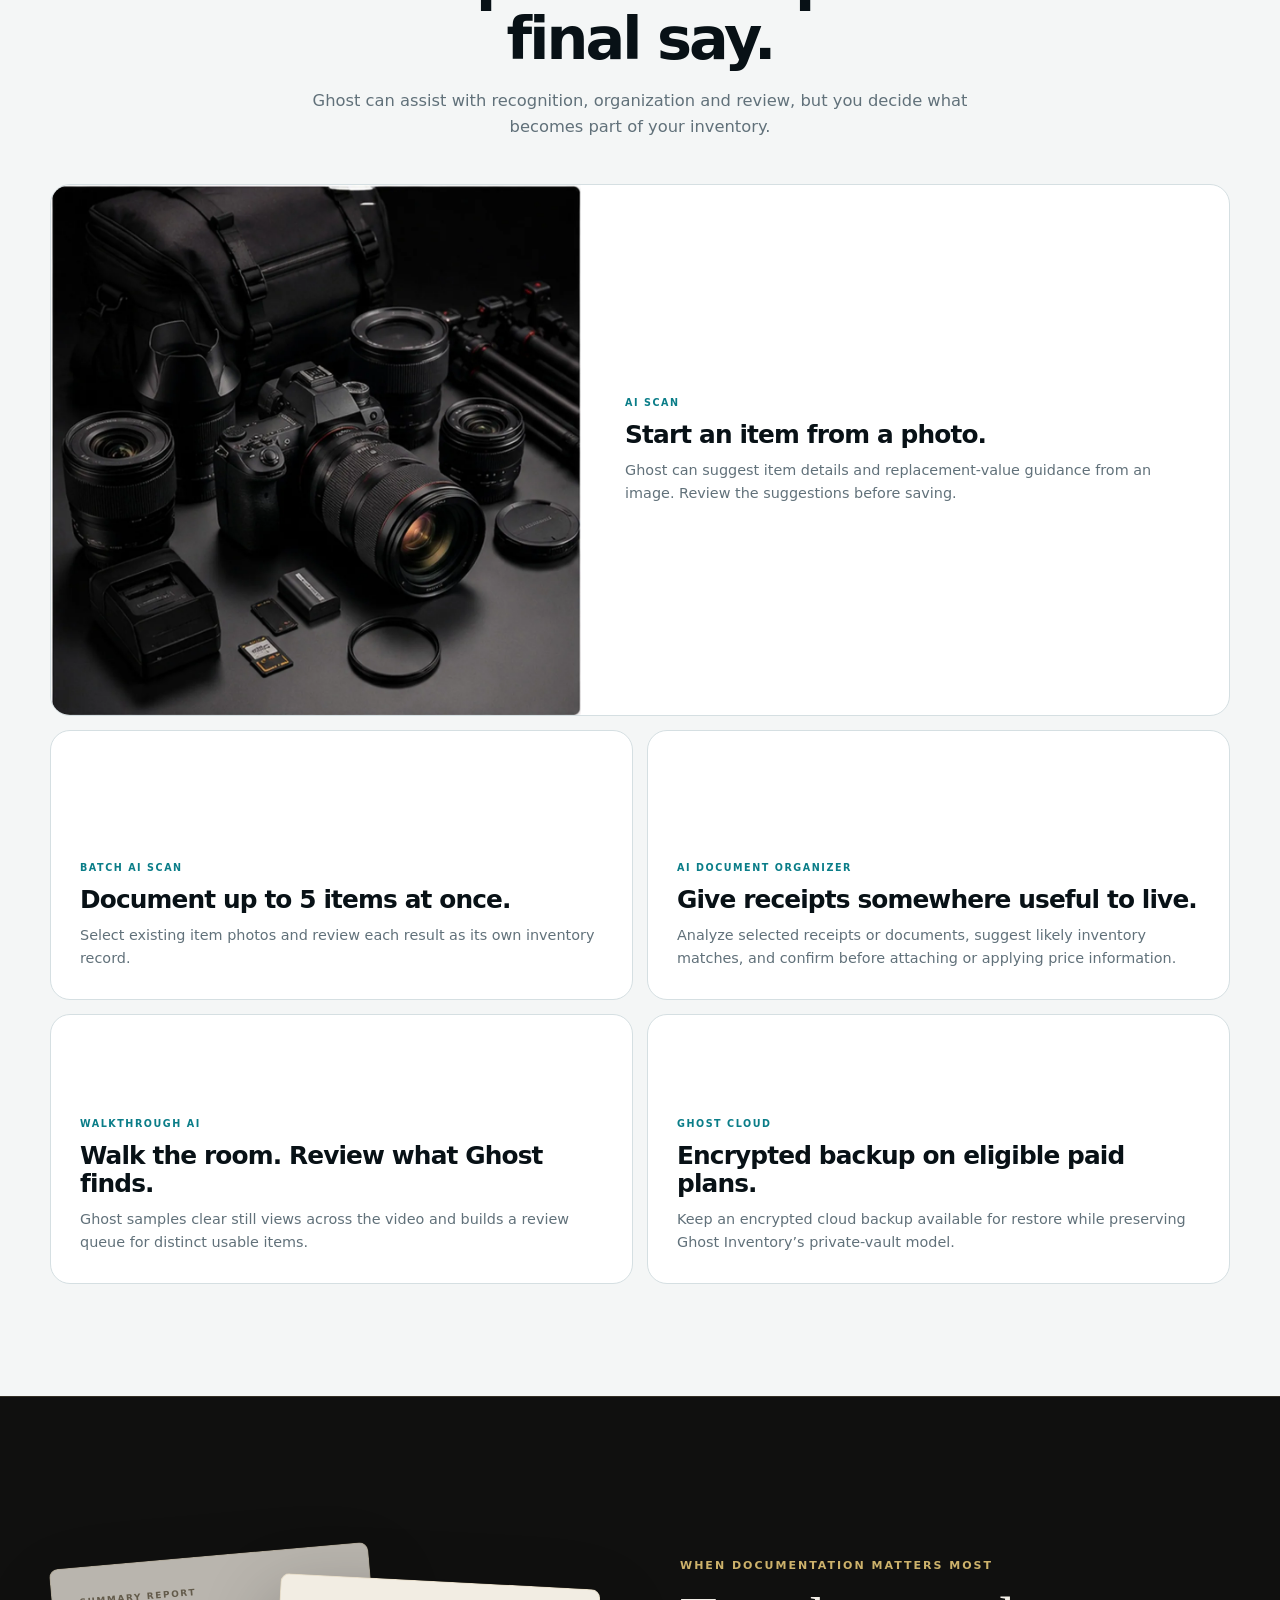
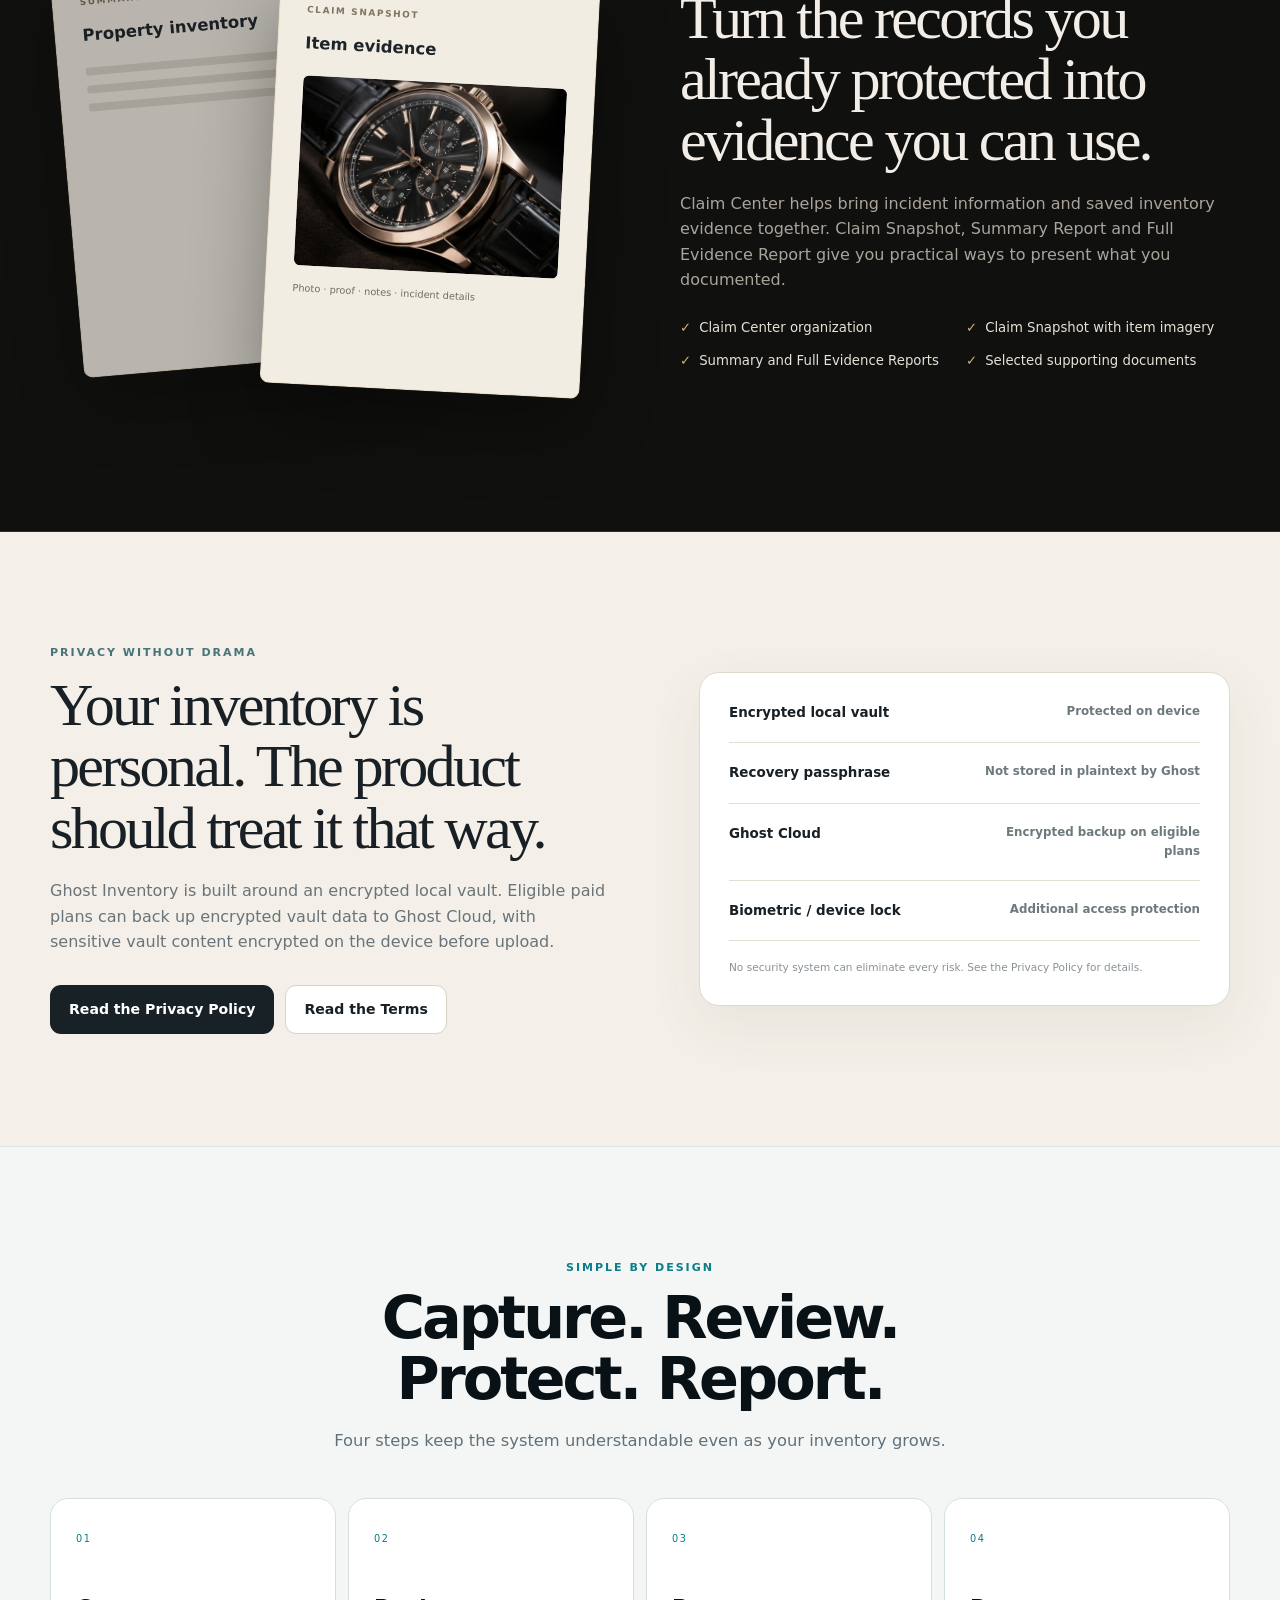
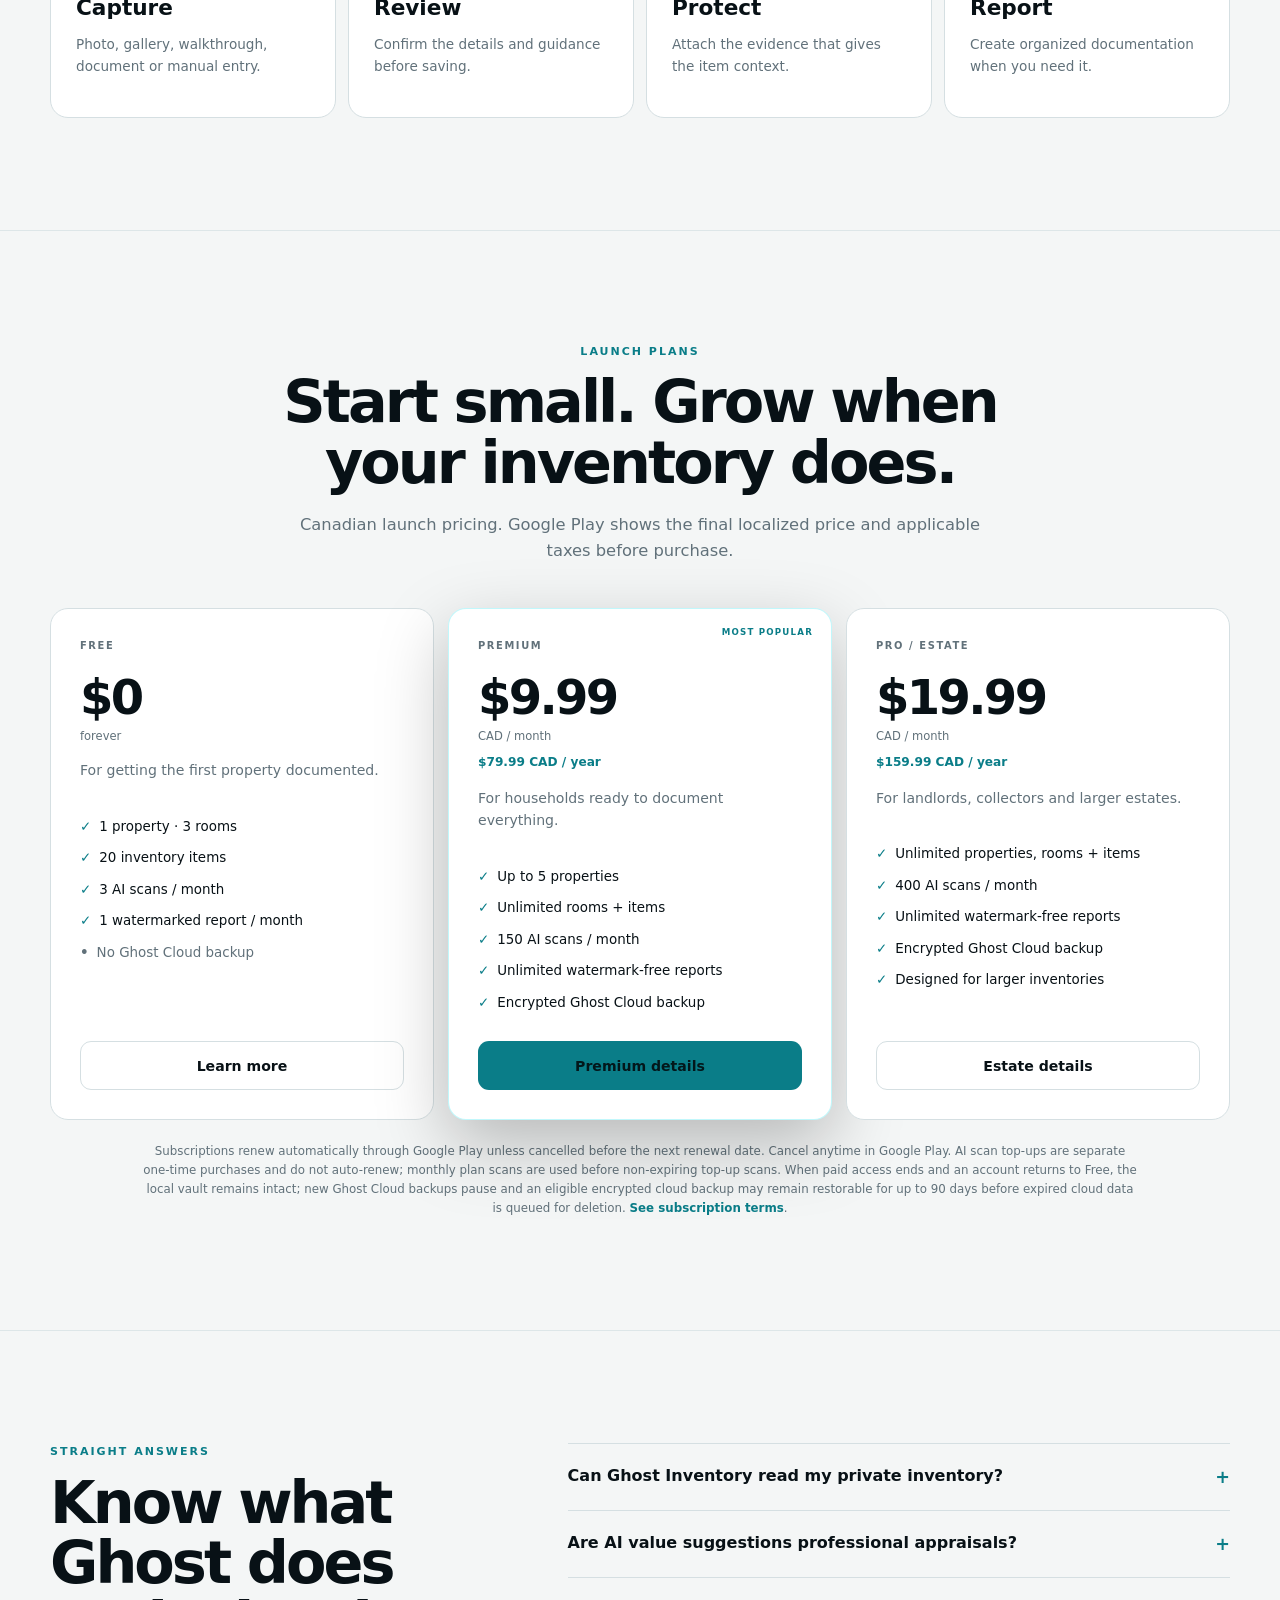
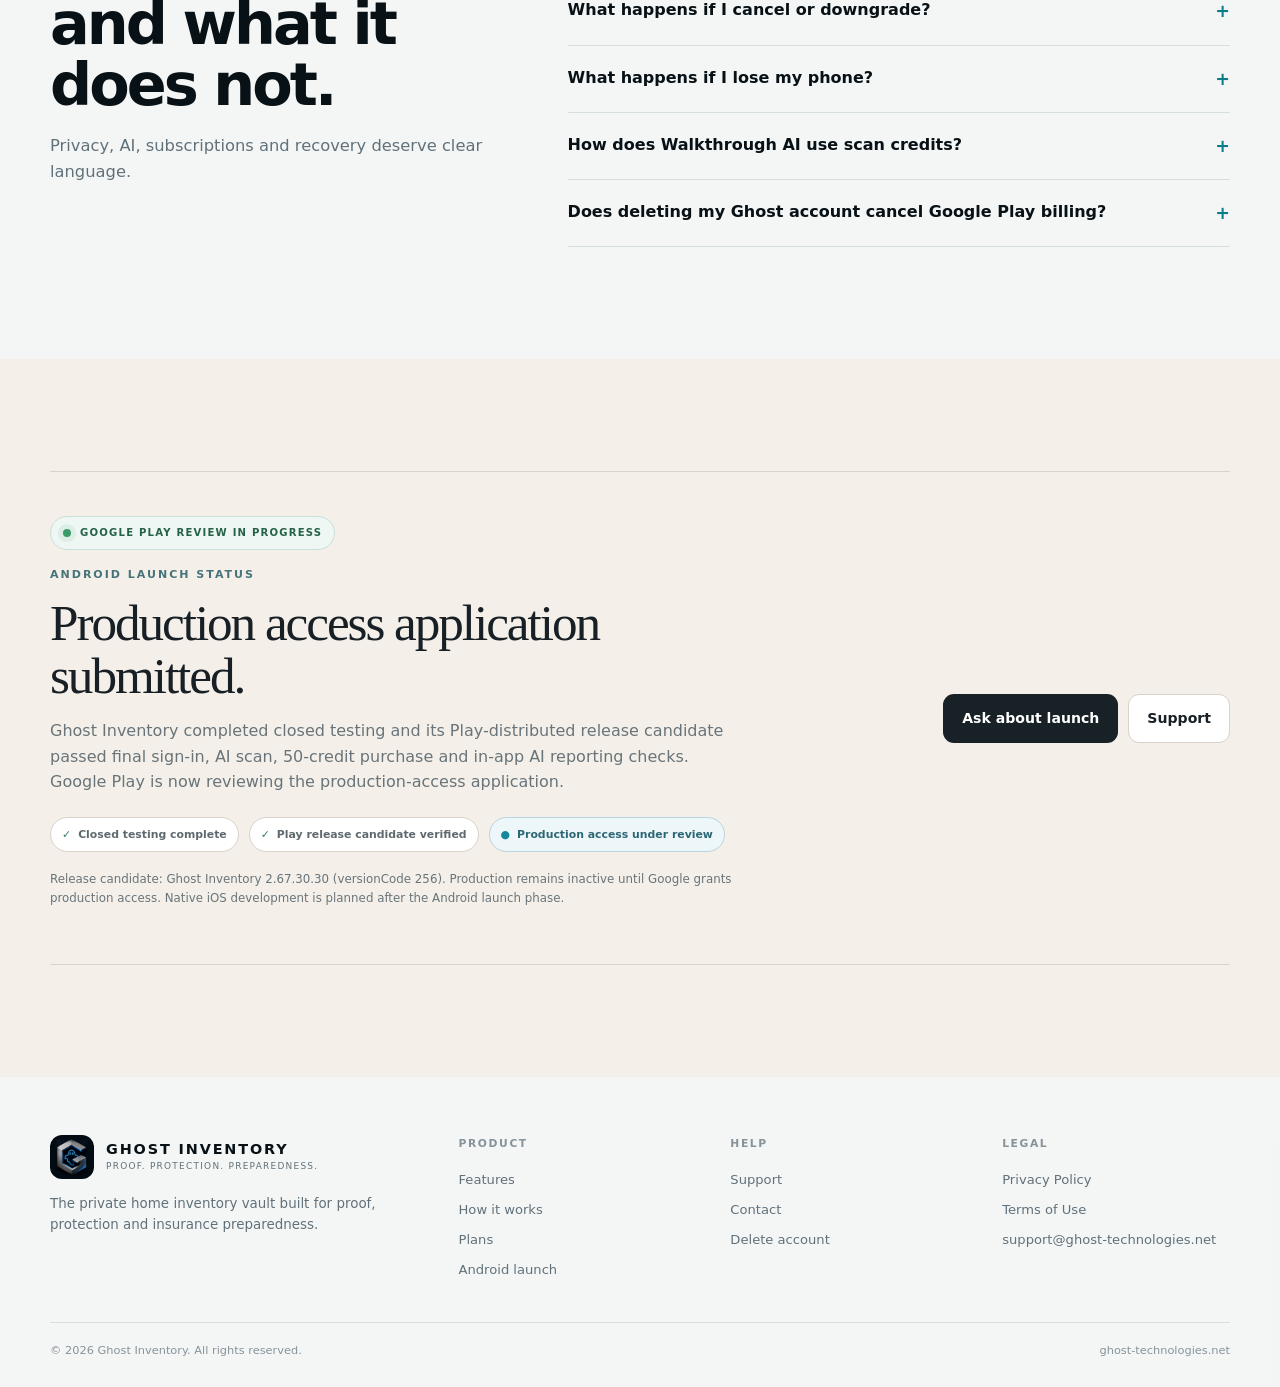
==== commit 072395a1: "Add files via upload" ====
--- a/index.html
+++ b/index.html
@@ -4,14 +4,14 @@
 <head>
 <meta charset="utf-8"/>
 <meta content="width=device-width,initial-scale=1" name="viewport"/>
-<title>Ghost Inventory — Protect the Story Behind What You Own</title>
+<title>Ghost Inventory | Protect the Story Behind What You Own</title>
 <meta content="Ghost Inventory helps households document belongings, organize proof, and prepare claim-ready evidence in a private home inventory vault." name="description"/>
 <meta content="#071015" name="theme-color"/>
 <link href="https://ghost-technologies.net/" rel="canonical"/>
 <link href="/assets/images/icon-32.png" rel="icon" sizes="32x32"/>
 <link href="/assets/images/icon-192.png" rel="apple-touch-icon"/>
 <link href="/site.webmanifest" rel="manifest"/>
-<meta content="Ghost Inventory — Private Home Inventory Vault" property="og:title"/>
+<meta content="Ghost Inventory | Private Home Inventory Vault" property="og:title"/>
 <meta content="Document what matters. Keep the proof together. Be ready before you need it." property="og:description"/>
 <meta content="website" property="og:type"/>
 <meta content="https://ghost-technologies.net/assets/images/ghost-inventory-icon.png" property="og:image"/>
@@ -119,7 +119,7 @@
 <div class="shell consumer-story-grid">
 <div class="consumer-story-copy reveal">
 <div class="kicker">A calmer way to stay prepared</div>
-<h2>Your home is full of things with a story—and proof that matters.</h2>
+<h2>Your home is full of things with a story, and proof that matters.</h2>
 <p>Receipts get buried. Warranties disappear. Serial numbers live in old emails. Photos stay mixed into a camera roll. Ghost Inventory brings those pieces together around the item they belong to.</p>
 </div>
 <div class="consumer-story-cards">
@@ -134,7 +134,7 @@
 <div class="section-head center reveal">
 <div class="kicker">Built to make documentation easier</div>
 <h2>Choose the fastest way to capture. Keep the final say.</h2>
-<p>Ghost can assist with recognition, organization and review—but you decide what becomes part of your inventory.</p>
+<p>Ghost can assist with recognition, organization and review, but you decide what becomes part of your inventory.</p>
 </div>
 <div class="consumer-feature-grid">
 <article class="consumer-feature feature-photo reveal">
--- a/assets/css/styles-v7.css
+++ b/assets/css/styles-v7.css
@@ -97,10 +97,10 @@
 .assurance-grid{display:grid;grid-template-columns:1fr .95fr;gap:84px;align-items:center}.assurance-copy p{color:var(--muted);max-width:650px}.assurance-panel{padding:28px;border:1px solid var(--line-strong);border-radius:20px;background:var(--surface);box-shadow:var(--shadow)}.assurance-panel-head{display:flex;justify-content:space-between;gap:20px;padding-bottom:18px;border-bottom:1px solid var(--line)}.assurance-panel-head span{font-size:.6rem;letter-spacing:.16em;color:var(--subtle);font-weight:850}.assurance-panel-head b{font-size:.62rem;letter-spacing:.14em;color:var(--green)}.assurance-row{display:flex;justify-content:space-between;gap:28px;padding:18px 0;border-bottom:1px solid var(--line)}.assurance-row strong{font-size:.82rem}.assurance-row span{max-width:235px;text-align:right;color:var(--muted);font-size:.73rem}.assurance-panel>small{display:block;margin-top:18px;color:var(--subtle);font-size:.65rem}
 
 /* Pricing */
-.pricing-grid-new{display:grid;grid-template-columns:repeat(3,1fr);gap:14px;align-items:stretch}.plan-card{position:relative;display:flex;flex-direction:column;min-height:500px;padding:29px;border:1px solid var(--line);border-radius:18px;background:var(--surface)}.plan-card.featured{border-color:rgba(119,237,245,.45);box-shadow:0 25px 70px rgba(0,0,0,.25)}.plan-badge{position:absolute;right:18px;top:17px;font-size:.54rem;letter-spacing:.14em;color:var(--cyan);font-weight:900}.plan-name span{display:block;color:var(--muted);font-size:.62rem;letter-spacing:.16em;font-weight:900}.plan-name strong{display:block;font-size:3rem;line-height:1;margin-top:19px;letter-spacing:-.055em}.plan-name small{display:block;margin-top:6px;color:var(--muted);font-size:.72rem}.annual{margin-top:8px;color:var(--cyan);font-size:.76rem;font-weight:800}.plan-card>p{color:var(--muted);font-size:.88rem}.plan-card ul{list-style:none;padding:0;margin:20px 0 28px;display:grid;gap:10px}.plan-card li{font-size:.84rem}.plan-card li:before{content:"✓";color:var(--cyan);font-weight:900;margin-right:8px}.plan-card li.muted-li{color:var(--muted)}.plan-card li.muted-li:before{content:"—";color:var(--muted)}.plan-card .btn{margin-top:auto}.price-note{max-width:1000px;margin:22px auto 0;text-align:center;color:var(--muted);font-size:.74rem}.price-note a{color:var(--cyan);font-weight:800}
+.pricing-grid-new{display:grid;grid-template-columns:repeat(3,1fr);gap:14px;align-items:stretch}.plan-card{position:relative;display:flex;flex-direction:column;min-height:500px;padding:29px;border:1px solid var(--line);border-radius:18px;background:var(--surface)}.plan-card.featured{border-color:rgba(119,237,245,.45);box-shadow:0 25px 70px rgba(0,0,0,.25)}.plan-badge{position:absolute;right:18px;top:17px;font-size:.54rem;letter-spacing:.14em;color:var(--cyan);font-weight:900}.plan-name span{display:block;color:var(--muted);font-size:.62rem;letter-spacing:.16em;font-weight:900}.plan-name strong{display:block;font-size:3rem;line-height:1;margin-top:19px;letter-spacing:-.055em}.plan-name small{display:block;margin-top:6px;color:var(--muted);font-size:.72rem}.annual{margin-top:8px;color:var(--cyan);font-size:.76rem;font-weight:800}.plan-card>p{color:var(--muted);font-size:.88rem}.plan-card ul{list-style:none;padding:0;margin:20px 0 28px;display:grid;gap:10px}.plan-card li{font-size:.84rem}.plan-card li:before{content:"✓";color:var(--cyan);font-weight:900;margin-right:8px}.plan-card li.muted-li{color:var(--muted)}.plan-card li.muted-li:before{content:"•";color:var(--muted)}.plan-card .btn{margin-top:auto}.price-note{max-width:1000px;margin:22px auto 0;text-align:center;color:var(--muted);font-size:.74rem}.price-note a{color:var(--cyan);font-weight:800}
 
 /* FAQ */
-.faq-layout{display:grid;grid-template-columns:.8fr 1.2fr;gap:76px;align-items:start}.faq-layout .section-head{position:sticky;top:116px}.faq details{border-top:1px solid var(--line);padding:19px 0}.faq details:last-child{border-bottom:1px solid var(--line)}.faq summary{list-style:none;cursor:pointer;font-weight:800;display:flex;justify-content:space-between;gap:18px}.faq summary::-webkit-details-marker{display:none}.faq summary:after{content:"+";color:var(--cyan);font-size:1.1rem}.faq details[open] summary:after{content:"–"}.faq p{color:var(--muted);font-size:.88rem;max-width:760px}
+.faq-layout{display:grid;grid-template-columns:.8fr 1.2fr;gap:76px;align-items:start}.faq-layout .section-head{position:sticky;top:116px}.faq details{border-top:1px solid var(--line);padding:19px 0}.faq details:last-child{border-bottom:1px solid var(--line)}.faq summary{list-style:none;cursor:pointer;font-weight:800;display:flex;justify-content:space-between;gap:18px}.faq summary::-webkit-details-marker{display:none}.faq summary:after{content:"+";color:var(--cyan);font-size:1.1rem}.faq details[open] summary:after{content:"−"}.faq p{color:var(--muted);font-size:.88rem;max-width:760px}
 
 /* Launch */
 .launch-section{padding-top:86px}.launch-wrap{display:grid;grid-template-columns:1.2fr .8fr;gap:62px;align-items:center;padding:46px;border:1px solid var(--line-strong);border-radius:22px;background:var(--surface)}.launch-wrap h2{font-size:clamp(2.35rem,4.2vw,4rem);line-height:1.04;letter-spacing:-.05em;margin:12px 0 16px}.launch-wrap p{color:var(--muted);max-width:720px}.launch-card{min-height:225px;padding:28px;border:1px solid var(--line);border-radius:16px;background:var(--bg);display:flex;flex-direction:column;justify-content:center}.launch-card span{font-size:.59rem;letter-spacing:.16em;color:var(--cyan);font-weight:850}.launch-card strong{font-size:1.5rem;line-height:1.12;margin:17px 0}.launch-card small{color:var(--muted)}
@@ -205,7 +205,7 @@
 @media(max-width:760px){.ghost-vault-stage{min-height:640px;transform:none;margin:0 auto}.vault-portal-rings{width:520px;height:520px}.vault-stage-grid{grid-template-columns:1fr 1.3fr 1fr;gap:9px;width:760px;max-width:none;transform:scale(.78)}.vault-side-panel{padding:7px;border-radius:18px}.vault-side-panel img{height:300px}.vault-phone img{height:435px}.vault-stage-brand{bottom:35px}.launch-milestones{display:grid}.launch-milestones span{width:max-content;max-width:100%}}
 @media(max-width:500px){.ghost-vault-stage{min-height:540px;margin:-10px -24px -25px;overflow:hidden}.vault-portal-rings{width:470px;height:470px}.vault-stage-grid{width:700px;transform:scale(.62)}.vault-stage-brand{bottom:22px;transform:translateX(-50%) scale(.82)}}
 
-/* V6 vault-only launch hero — clean premium composition */
+/* V6 vault-only launch hero: clean premium composition */
 .consumer-home{--ghost-gold:#d6b25e;--ghost-gold-soft:#e7cb88;--ghost-gold-deep:#a97b24}
 .consumer-hero-copy h1 span{color:var(--ghost-gold)!important;text-shadow:0 0 28px rgba(214,178,94,.08)}
 .consumer-eyebrow{color:var(--ghost-gold-soft);letter-spacing:.2em}
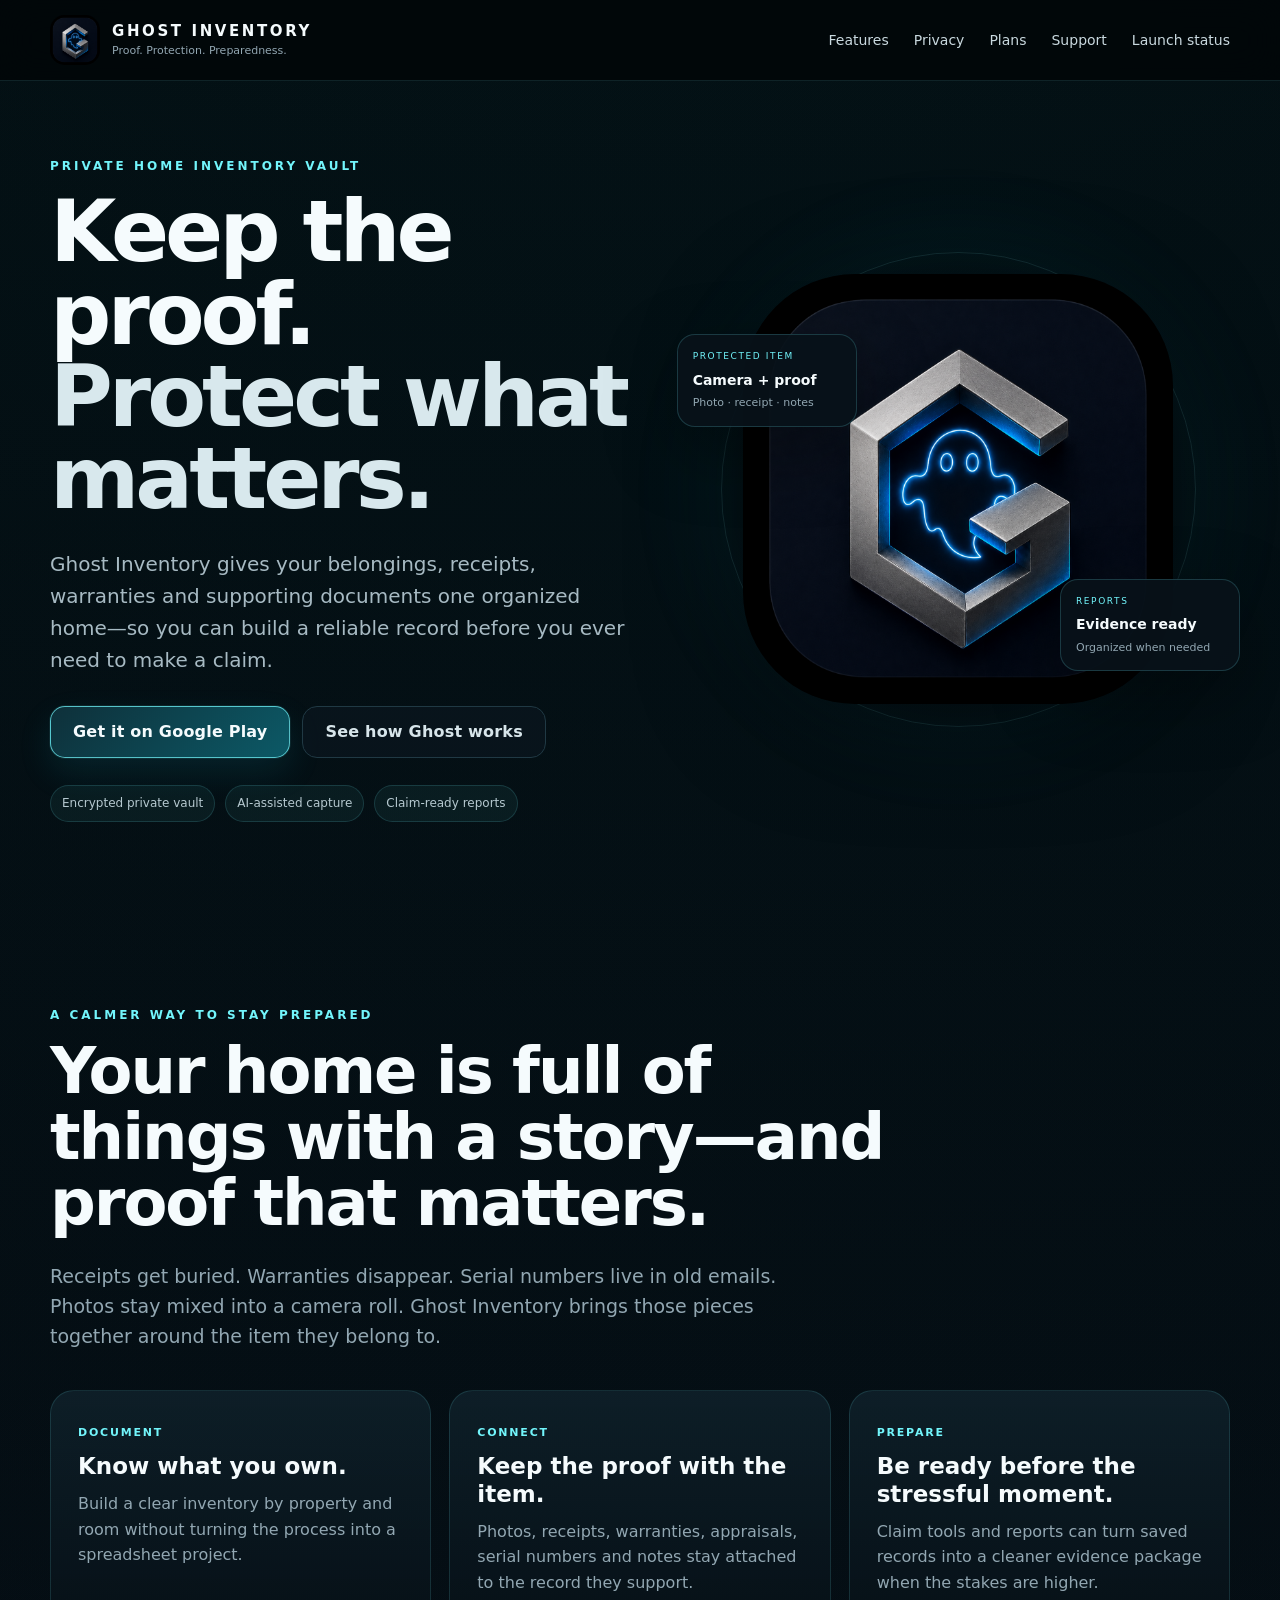
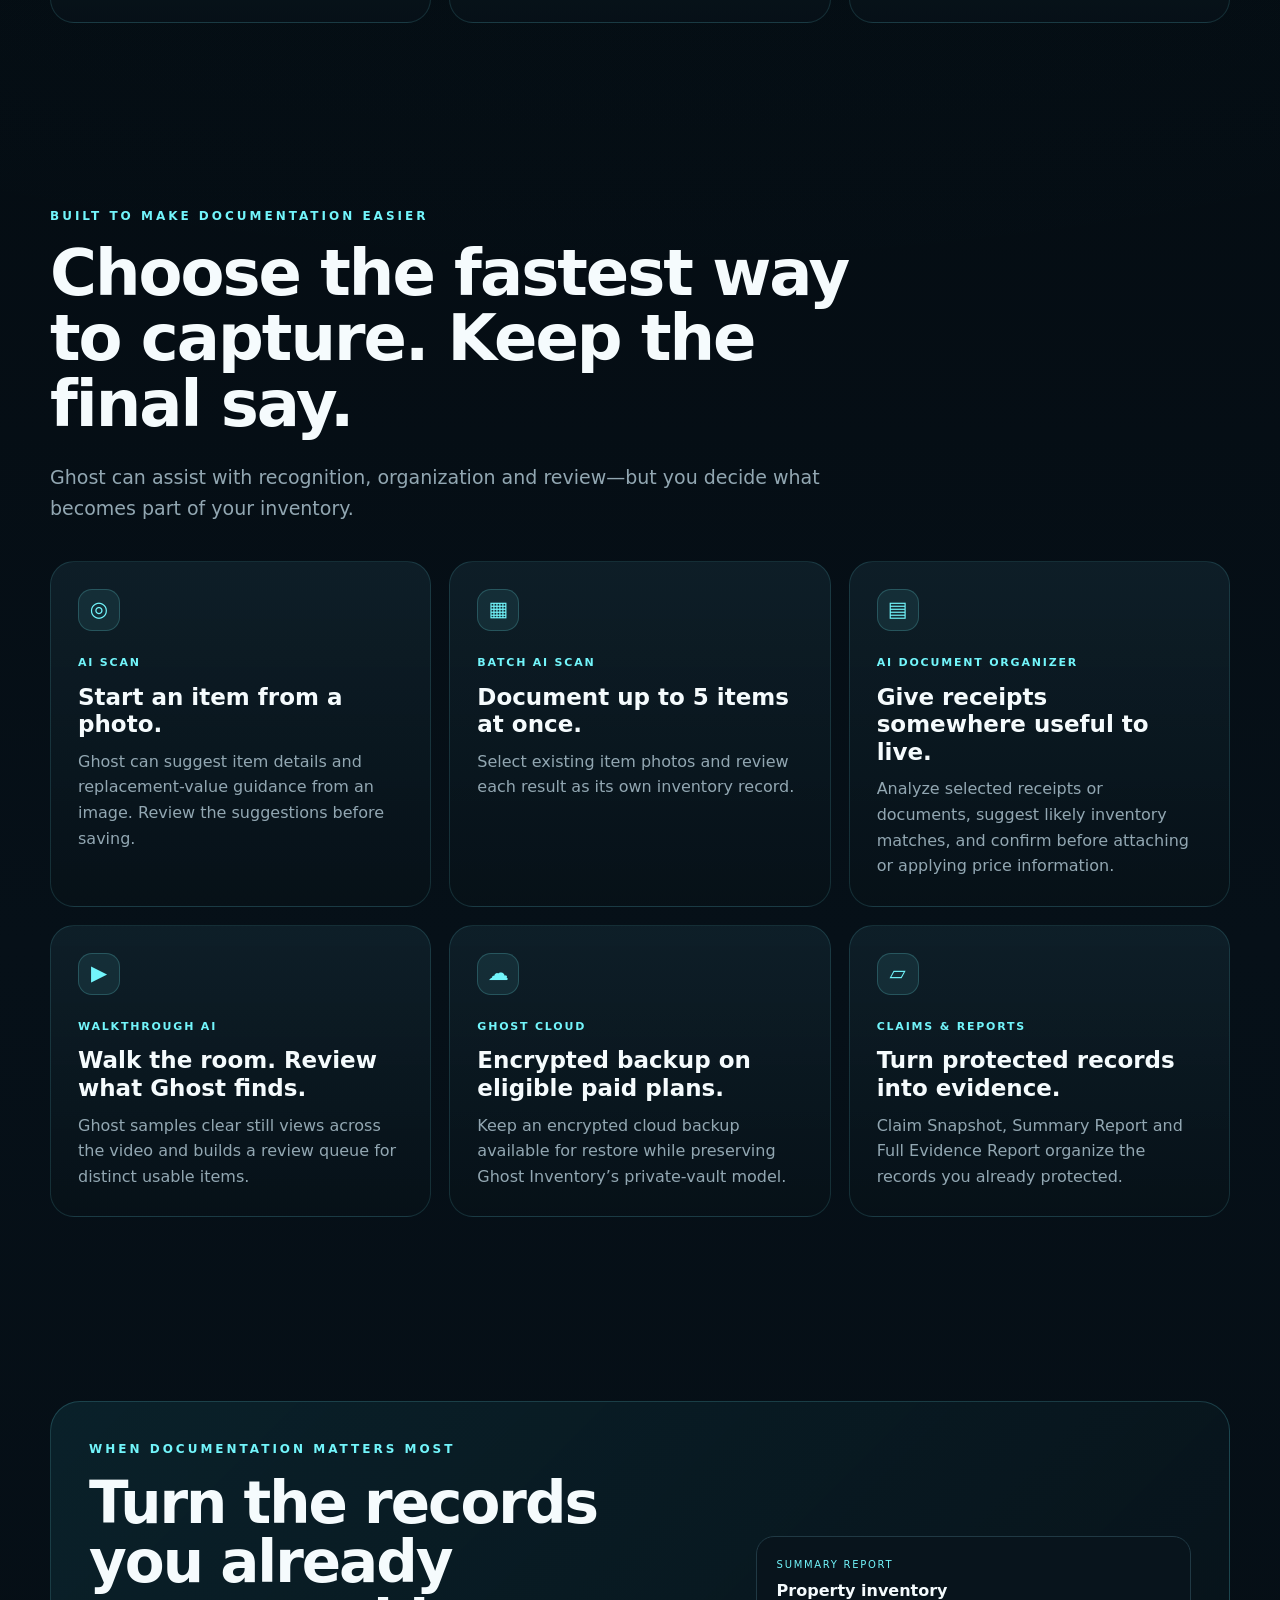
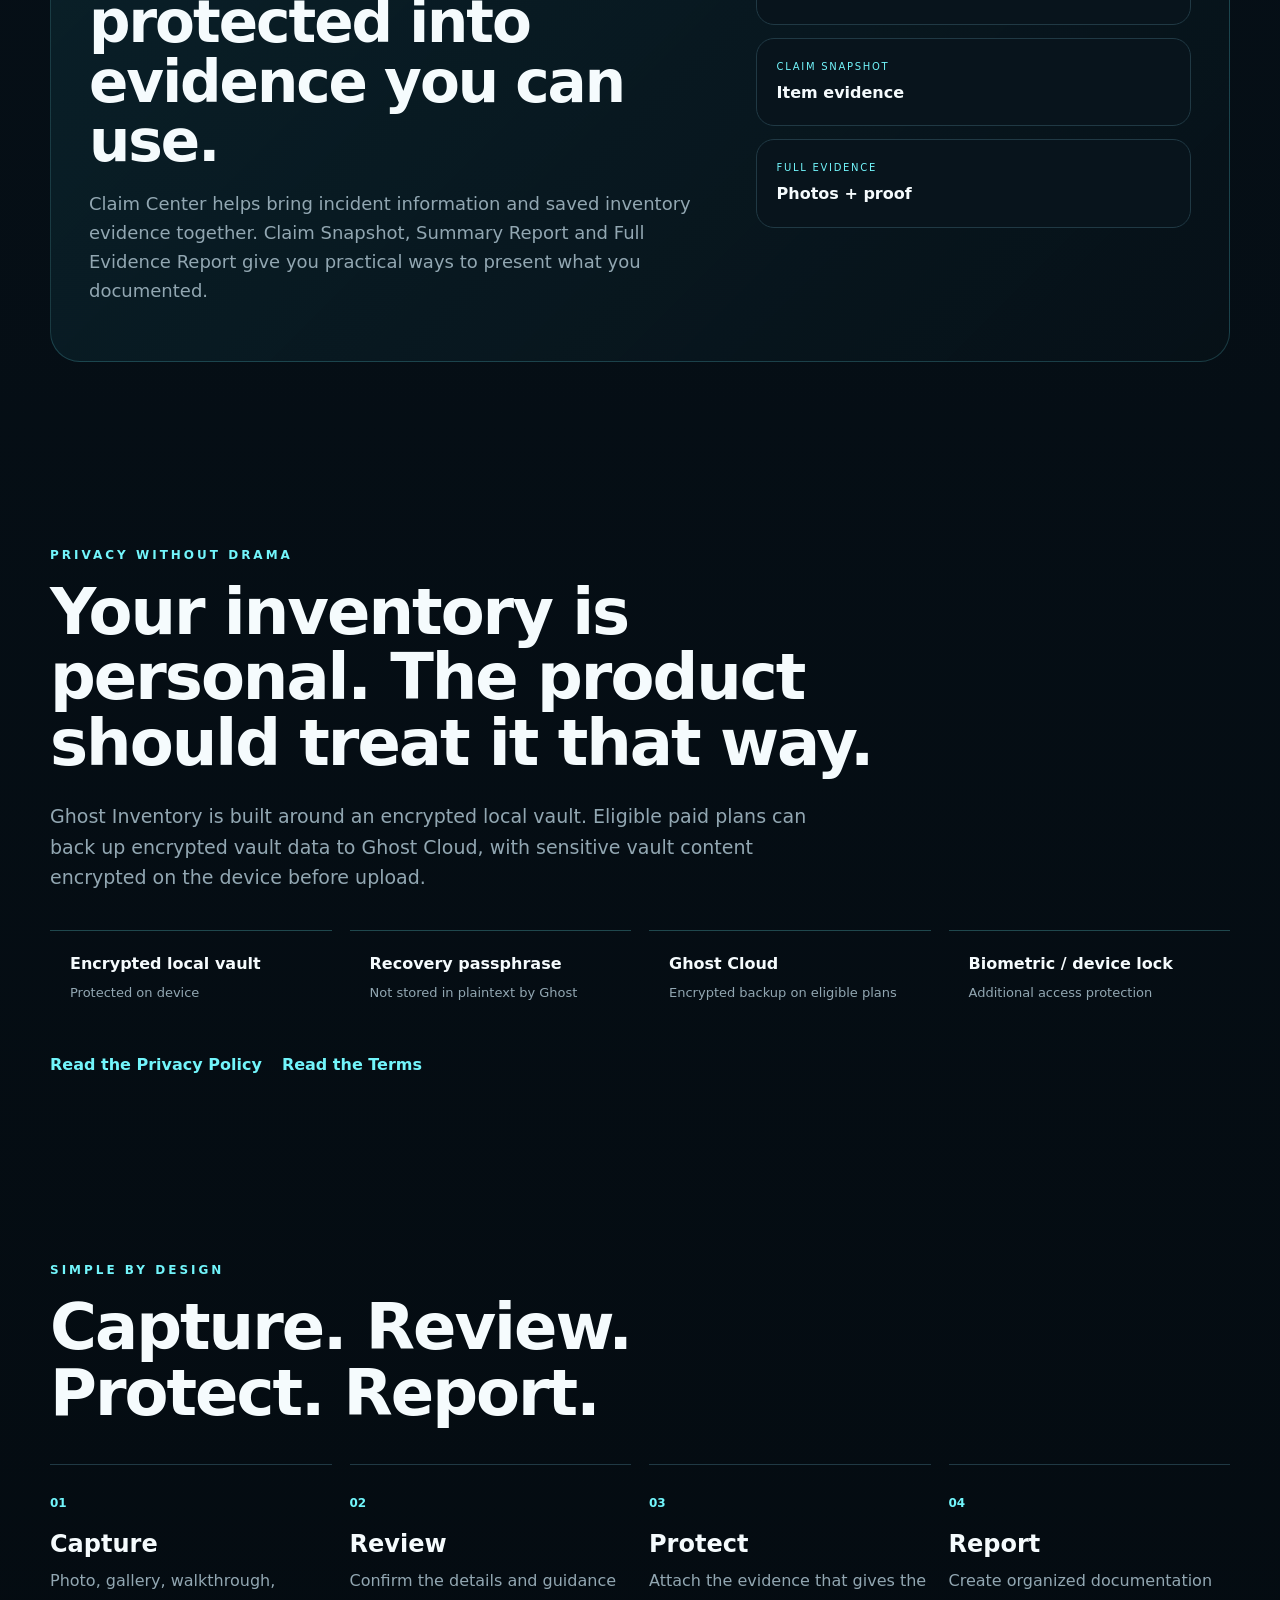
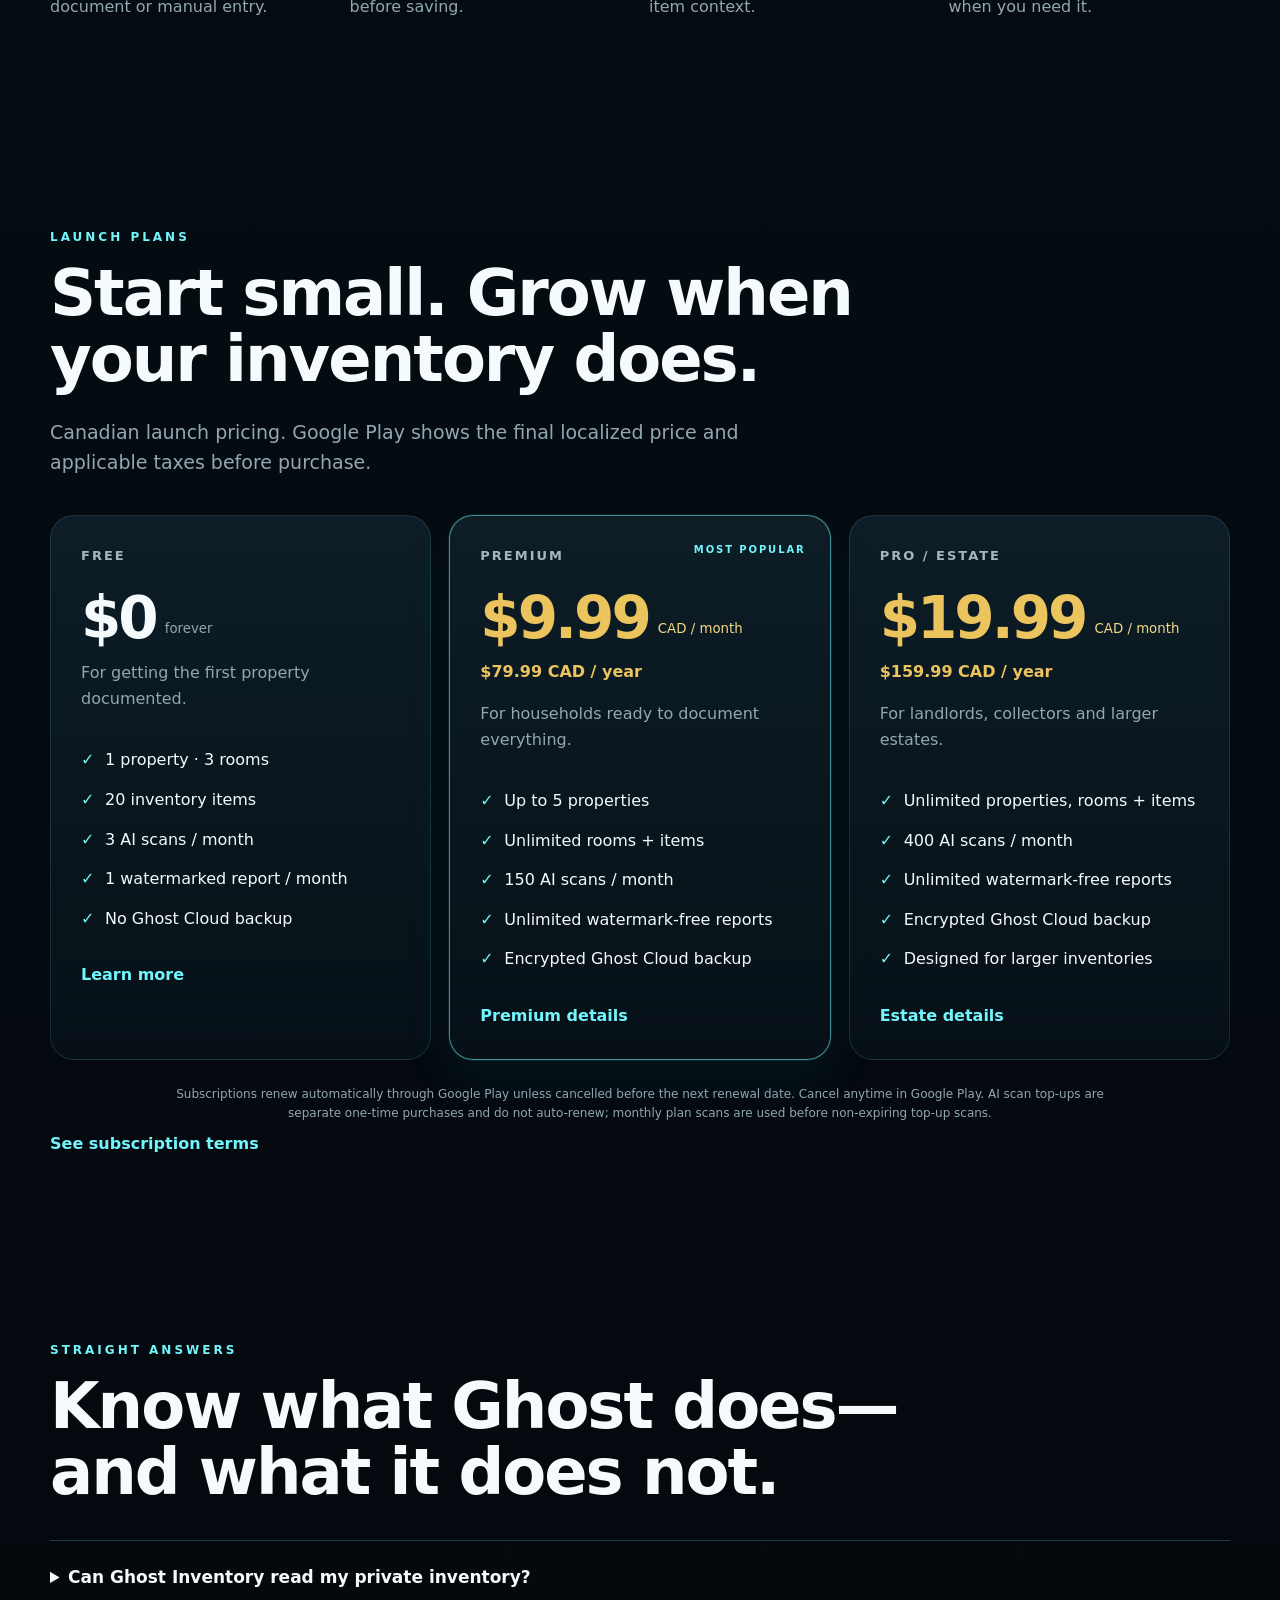
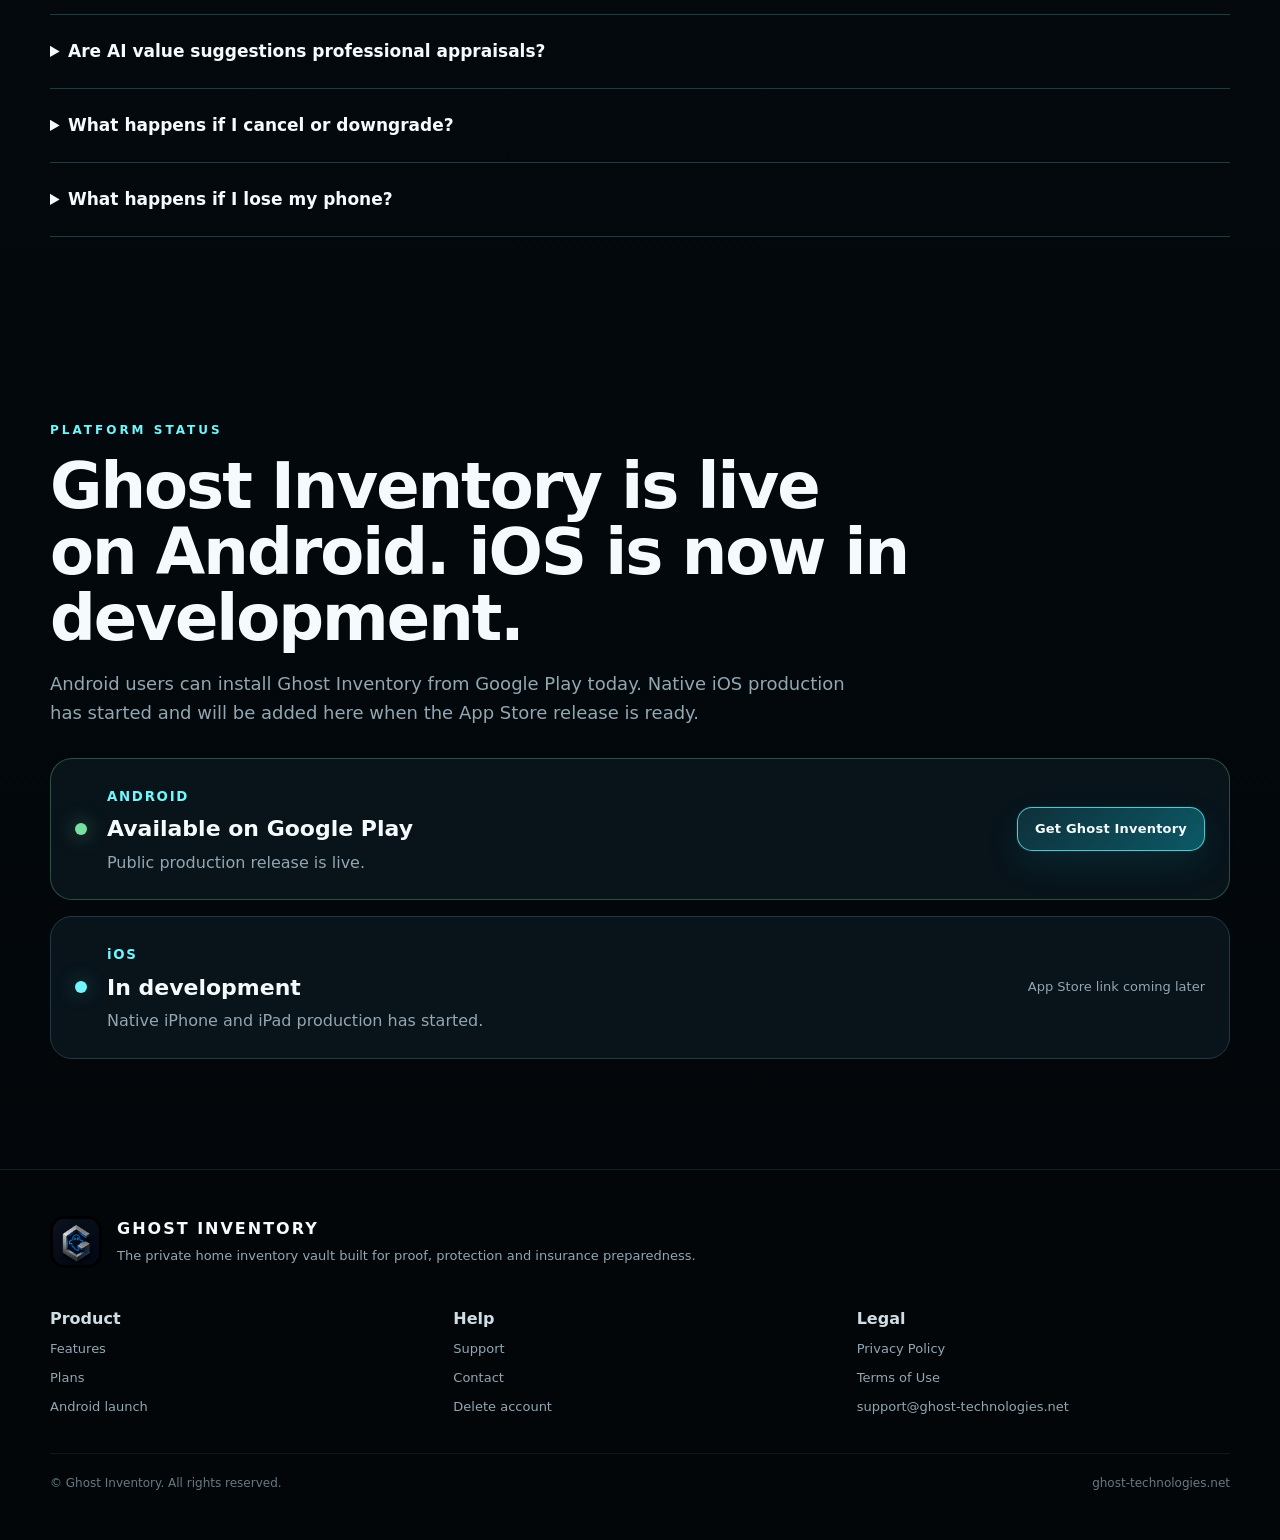
==== commit f4dd2110: "Add files via upload" ====
--- a/index.html
+++ b/index.html
@@ -1,243 +1,192 @@
-<!DOCTYPE html>
-
+<!doctype html>
 <html lang="en">
 <head>
-<meta charset="utf-8"/>
-<meta content="width=device-width,initial-scale=1" name="viewport"/>
-<title>Ghost Inventory | Protect the Story Behind What You Own</title>
-<meta content="Ghost Inventory helps households document belongings, organize proof, and prepare claim-ready evidence in a private home inventory vault." name="description"/>
-<meta content="#071015" name="theme-color"/>
-<link href="https://ghost-technologies.net/" rel="canonical"/>
-<link href="/assets/images/icon-32.png" rel="icon" sizes="32x32"/>
-<link href="/assets/images/icon-192.png" rel="apple-touch-icon"/>
-<link href="/site.webmanifest" rel="manifest"/>
-<meta content="Ghost Inventory | Private Home Inventory Vault" property="og:title"/>
-<meta content="Document what matters. Keep the proof together. Be ready before you need it." property="og:description"/>
-<meta content="website" property="og:type"/>
-<meta content="https://ghost-technologies.net/assets/images/ghost-inventory-icon.png" property="og:image"/>
-<meta content="https://ghost-technologies.net/" property="og:url"/>
-<meta content="summary_large_image" name="twitter:card"/>
-<link href="/assets/css/styles-v7.css" rel="stylesheet"/>
+  <meta charset="utf-8" />
+  <meta name="viewport" content="width=device-width, initial-scale=1" />
+  <meta name="theme-color" content="#020609" />
+  <meta name="description" content="Ghost Inventory is a private home inventory vault for proof, protection and insurance preparedness. Available now on Google Play." />
+  <meta property="og:title" content="Ghost Inventory — Protect the Story Behind What You Own" />
+  <meta property="og:description" content="Document belongings, receipts, warranties and evidence in one private inventory vault. Available now on Google Play." />
+  <meta property="og:type" content="website" />
+  <meta property="og:url" content="https://ghost-technologies.net/" />
+  <title>Ghost Inventory — Protect the Story Behind What You Own</title>
+  <link rel="icon" type="image/png" href="assets/ghost-play-icon.png" />
+  <link rel="apple-touch-icon" href="assets/ghost-play-icon.png" />
+  <link rel="stylesheet" href="assets/site.css" />
+  <script defer src="assets/site.js"></script>
 </head>
-<body class="consumer-home">
-<a class="skip-link" href="#main">Skip to content</a>
-<div class="ambient"></div>
-<header class="site-header consumer-header">
-<div class="shell">
-<nav aria-label="Primary navigation" class="nav-wrap">
-<a class="brand" href="/">
-<img alt="Ghost Inventory logo" src="/assets/images/ghost-inventory-icon.png"/>
-<span class="brand-wordmark"><strong>GHOST INVENTORY</strong><span>Proof. Protection. Preparedness.</span></span>
-</a>
-<div class="nav-links" data-nav-links="">
-<a aria-current="page" href="/">Home</a>
-<a href="#features">Features</a>
-<a href="#security">Privacy</a>
-<a href="#plans">Plans</a>
-<a href="/support/">Support</a>
-</div>
-<div class="nav-actions">
-<button aria-label="Switch theme" class="icon-btn" data-theme-toggle="" type="button">☀</button>
-<a class="nav-cta" href="#launch">Launch status</a>
-<button aria-expanded="false" aria-label="Open navigation" class="menu-btn" data-mobile-menu="" type="button">☰</button>
-</div>
-</nav>
-</div>
-</header>
-<main id="main">
-<section class="consumer-hero">
-<div class="shell consumer-hero-grid">
-<div class="consumer-hero-copy reveal">
-<div class="consumer-eyebrow">Proof · Protection · Preparedness</div>
-<h1>Keep the proof.<br/><span>Protect what matters.</span></h1>
-<p>Ghost Inventory gives your belongings, receipts, warranties and supporting documents one organized home. Build a reliable record before you ever need to make a claim.</p>
-<div class="hero-actions">
-<a class="btn btn-primary" href="#features">See how Ghost works</a>
-<a class="btn btn-secondary" href="#plans">View launch plans</a>
-</div>
-<div class="consumer-trust-line">
-<span>Encrypted private vault</span>
-<span>AI-assisted capture</span>
-<span>Claim-ready reports</span>
-</div>
-</div>
-<div aria-label="Ghost Inventory private vault" class="consumer-hero-stage ghost-vault-hero reveal">
-<div class="vault-hero-frame">
-<picture>
-<source media="(max-width: 760px)" srcset="/assets/images/ghost-vault-hero-mobile.webp"/>
-<img class="vault-hero-image" src="/assets/images/ghost-vault-hero.webp" alt="Ghost Inventory vault door with the Ghost Inventory logo"/>
-</picture>
-<div aria-hidden="true" class="vault-logo-breath-layer"></div>
-<div aria-hidden="true" class="vault-logo-breath-glow"></div>
-<div aria-hidden="true" class="vault-dust" data-vault-dust=""></div>
-<div aria-hidden="true" class="vault-edge-glow"></div>
-</div>
-</div>
-</div>
-</section>
-<section class="consumer-proof-bar">
-<div class="shell consumer-proof-grid reveal">
-<div><strong>01</strong><span>Document belongings</span></div>
-<div><strong>02</strong><span>Attach receipts &amp; warranties</span></div>
-<div><strong>03</strong><span>Organize by property &amp; room</span></div>
-<div><strong>04</strong><span>Create evidence when needed</span></div>
-</div>
-</section>
-<section class="section consumer-product-showcase" id="product-preview">
-<div class="shell">
-<div class="section-head center reveal">
-<div class="kicker">Inside Ghost Inventory</div>
-<h2>See the real app in action.</h2>
-<p>Actual screens from Ghost Inventory show how properties, protected items, documentation readiness and evidence reports come together in one private inventory vault.</p>
-</div>
-<div class="product-screen-rail reveal" aria-label="Ghost Inventory app screenshots">
-<figure class="product-screen-card">
-<div class="product-screen-frame"><img loading="lazy" src="/assets/images/ghost-home-dashboard.webp" alt="Ghost Inventory home dashboard in light mode showing property value, protection readiness and quick actions"/></div>
-<figcaption><strong>Home dashboard</strong><span>Property value, readiness and quick actions at a glance.</span></figcaption>
-</figure>
-<figure class="product-screen-card">
-<div class="product-screen-frame"><img loading="lazy" src="/assets/images/ghost-property-vault.webp" alt="Ghost Inventory property vault showing Ghost Lake Retreat, documented value, protection readiness and protected items"/></div>
-<figcaption><strong>Property vault</strong><span>Keep each property, its items and supporting proof organized.</span></figcaption>
-</figure>
-<figure class="product-screen-card">
-<div class="product-screen-frame"><img loading="lazy" src="/assets/images/ghost-protected-items.webp" alt="Ghost Inventory protected items list showing item photos, recorded values and documentation readiness"/></div>
-<figcaption><strong>Protected items</strong><span>See photos, recorded values and missing proof item by item.</span></figcaption>
-</figure>
-<figure class="product-screen-card">
-<div class="product-screen-frame"><img loading="lazy" src="/assets/images/ghost-documentation-readiness.webp" alt="Ghost Inventory documentation readiness screen showing properties, rooms, items and missing documentation"/></div>
-<figcaption><strong>Documentation readiness</strong><span>Spot what is complete and what still needs stronger documentation.</span></figcaption>
-</figure>
-<figure class="product-screen-card">
-<div class="product-screen-frame"><img loading="lazy" src="/assets/images/ghost-full-evidence-report.webp" alt="Ghost Inventory full evidence report with inventory summary and documented values"/></div>
-<figcaption><strong>Full Evidence Report</strong><span>Turn saved records into an organized evidence package when needed.</span></figcaption>
-</figure>
-</div>
-<div class="product-showcase-note reveal"><span>REAL APP SCREENS</span><p>Interface shown with sample/demo inventory data. AI-assisted details and values should always be reviewed before saving.</p></div>
-</div>
-</section>
-<section class="section consumer-story">
-<div class="shell consumer-story-grid">
-<div class="consumer-story-copy reveal">
-<div class="kicker">A calmer way to stay prepared</div>
-<h2>Your home is full of things with a story, and proof that matters.</h2>
-<p>Receipts get buried. Warranties disappear. Serial numbers live in old emails. Photos stay mixed into a camera roll. Ghost Inventory brings those pieces together around the item they belong to.</p>
-</div>
-<div class="consumer-story-cards">
-<article class="warm-card reveal"><span>DOCUMENT</span><h3>Know what you own.</h3><p>Build a clear inventory by property and room without turning the process into a spreadsheet project.</p></article>
-<article class="warm-card reveal"><span>CONNECT</span><h3>Keep the proof with the item.</h3><p>Photos, receipts, warranties, appraisals, serial numbers and notes stay attached to the record they support.</p></article>
-<article class="warm-card reveal"><span>PREPARE</span><h3>Be ready before the stressful moment.</h3><p>Claim tools and reports can turn saved records into a cleaner evidence package when the stakes are higher.</p></article>
-</div>
-</div>
-</section>
-<section class="section consumer-features" id="features">
-<div class="shell">
-<div class="section-head center reveal">
-<div class="kicker">Built to make documentation easier</div>
-<h2>Choose the fastest way to capture. Keep the final say.</h2>
-<p>Ghost can assist with recognition, organization and review, but you decide what becomes part of your inventory.</p>
-</div>
-<div class="consumer-feature-grid">
-<article class="consumer-feature feature-photo reveal">
-<div class="feature-photo-wrap"><img alt="Camera example for AI Scan" src="/assets/images/camera.webp"/></div>
-<div class="feature-copy"><span>AI SCAN</span><h3>Start an item from a photo.</h3><p>Ghost can suggest item details and replacement-value guidance from an image. Review the suggestions before saving.</p></div>
-</article>
-<article class="consumer-feature reveal"><span>BATCH AI SCAN</span><h3>Document up to 5 items at once.</h3><p>Select existing item photos and review each result as its own inventory record.</p></article>
-<article class="consumer-feature reveal"><span>AI DOCUMENT ORGANIZER</span><h3>Give receipts somewhere useful to live.</h3><p>Analyze selected receipts or documents, suggest likely inventory matches, and confirm before attaching or applying price information.</p></article>
-<article class="consumer-feature reveal"><span>WALKTHROUGH AI</span><h3>Walk the room. Review what Ghost finds.</h3><p>Ghost samples clear still views across the video and builds a review queue for distinct usable items.</p></article>
-<article class="consumer-feature reveal"><span>GHOST CLOUD</span><h3>Encrypted backup on eligible paid plans.</h3><p>Keep an encrypted cloud backup available for restore while preserving Ghost Inventory’s private-vault model.</p></article>
-</div>
-</div>
-</section>
-<section class="section consumer-claim-section" id="claims">
-<div class="shell consumer-claim-grid">
-<div class="consumer-claim-visual reveal">
-<div class="claim-doc claim-doc-back"><span>SUMMARY REPORT</span><b>Property inventory</b><i></i><i></i><i></i></div>
-<div class="claim-doc claim-doc-front"><span>CLAIM SNAPSHOT</span><b>Item evidence</b><div class="claim-img"><img alt="Watch sample item shown in a claim snapshot" src="/assets/images/watch.webp"/></div><small>Photo · proof · notes · incident details</small></div>
-</div>
-<div class="consumer-claim-copy reveal">
-<div class="kicker claim-gold">When documentation matters most</div>
-<h2>Turn the records you already protected into evidence you can use.</h2>
-<p>Claim Center helps bring incident information and saved inventory evidence together. Claim Snapshot, Summary Report and Full Evidence Report give you practical ways to present what you documented.</p>
-<div class="consumer-checks">
-<span>Claim Center organization</span>
-<span>Claim Snapshot with item imagery</span>
-<span>Summary and Full Evidence Reports</span>
-<span>Selected supporting documents</span>
-</div>
-</div>
-</div>
-</section>
-<section class="section consumer-security" id="security">
-<div class="shell consumer-security-grid">
-<div class="consumer-security-copy reveal">
-<div class="kicker">Privacy without drama</div>
-<h2>Your inventory is personal. The product should treat it that way.</h2>
-<p>Ghost Inventory is built around an encrypted local vault. Eligible paid plans can back up encrypted vault data to Ghost Cloud, with sensitive vault content encrypted on the device before upload.</p>
-<div class="hero-actions"><a class="btn btn-primary" href="/privacy/">Read the Privacy Policy</a><a class="btn btn-secondary" href="/terms/">Read the Terms</a></div>
-</div>
-<div class="consumer-security-card reveal">
-<div class="security-row"><span>Encrypted local vault</span><b>Protected on device</b></div>
-<div class="security-row"><span>Recovery passphrase</span><b>Not stored in plaintext by Ghost</b></div>
-<div class="security-row"><span>Ghost Cloud</span><b>Encrypted backup on eligible plans</b></div>
-<div class="security-row"><span>Biometric / device lock</span><b>Additional access protection</b></div>
-<small>No security system can eliminate every risk. See the Privacy Policy for details.</small>
-</div>
-</div>
-</section>
-<section class="section consumer-process" id="how-it-works">
-<div class="shell">
-<div class="section-head center reveal"><div class="kicker">Simple by design</div><h2>Capture. Review. Protect. Report.</h2><p>Four steps keep the system understandable even as your inventory grows.</p></div>
-<div class="consumer-process-grid">
-<article class="consumer-process-step reveal"><span>01</span><h3>Capture</h3><p>Photo, gallery, walkthrough, document or manual entry.</p></article>
-<article class="consumer-process-step reveal"><span>02</span><h3>Review</h3><p>Confirm the details and guidance before saving.</p></article>
-<article class="consumer-process-step reveal"><span>03</span><h3>Protect</h3><p>Attach the evidence that gives the item context.</p></article>
-<article class="consumer-process-step reveal"><span>04</span><h3>Report</h3><p>Create organized documentation when you need it.</p></article>
-</div>
-</div>
-</section>
-<section class="section plans-section" id="plans">
-<div class="shell">
-<div class="section-head center reveal"><div class="kicker">Launch plans</div><h2>Start small. Grow when your inventory does.</h2><p>Canadian launch pricing. Google Play shows the final localized price and applicable taxes before purchase.</p></div>
-<div class="pricing-grid-new">
-<article class="plan-card reveal"><div class="plan-name"><span>FREE</span><strong>$0</strong><small>forever</small></div><p>For getting the first property documented.</p><ul><li>1 property · 3 rooms</li><li>20 inventory items</li><li>3 AI scans / month</li><li>1 watermarked report / month</li><li class="muted-li">No Ghost Cloud backup</li></ul><a class="btn btn-secondary" href="/support/">Learn more</a></article>
-<article class="plan-card featured reveal"><div class="plan-badge">MOST POPULAR</div><div class="plan-name"><span>PREMIUM</span><strong>$9.99</strong><small>CAD / month</small></div><div class="annual">$79.99 CAD / year</div><p>For households ready to document everything.</p><ul><li>Up to 5 properties</li><li>Unlimited rooms + items</li><li>150 AI scans / month</li><li>Unlimited watermark-free reports</li><li>Encrypted Ghost Cloud backup</li></ul><a class="btn btn-primary" href="/support/">Premium details</a></article>
-<article class="plan-card reveal"><div class="plan-name"><span>PRO / ESTATE</span><strong>$19.99</strong><small>CAD / month</small></div><div class="annual">$159.99 CAD / year</div><p>For landlords, collectors and larger estates.</p><ul><li>Unlimited properties, rooms + items</li><li>400 AI scans / month</li><li>Unlimited watermark-free reports</li><li>Encrypted Ghost Cloud backup</li><li>Designed for larger inventories</li></ul><a class="btn btn-secondary" href="/support/">Estate details</a></article>
-</div>
-<p class="price-note">Subscriptions renew automatically through Google Play unless cancelled before the next renewal date. Cancel anytime in Google Play. AI scan top-ups are separate one-time purchases and do not auto-renew; monthly plan scans are used before non-expiring top-up scans. When paid access ends and an account returns to Free, the local vault remains intact; new Ghost Cloud backups pause and an eligible encrypted cloud backup may remain restorable for up to 90 days before expired cloud data is queued for deletion. <a href="/terms/#plans">See subscription terms</a>.</p>
-</div>
-</section>
-<section class="section faq-section" id="faq">
-<div class="shell faq-layout">
-<div class="section-head reveal"><div class="kicker">Straight answers</div><h2>Know what Ghost does and what it does not.</h2><p>Privacy, AI, subscriptions and recovery deserve clear language.</p></div>
-<div class="faq reveal">
-<details><summary>Can Ghost Inventory read my private inventory?</summary><p>Ghost Inventory is designed to minimize readable cloud data. Sensitive paid-plan vault backups are encrypted on the device before upload, and Ghost Inventory does not store the plaintext recovery passphrase or a server-side key intended to decrypt that private-vault backup.</p></details>
-<details><summary>Are AI value suggestions professional appraisals?</summary><p>No. AI-assisted item details and replacement-value guidance can be incomplete or inaccurate and must be reviewed before saving. They are not professional appraisals, insurance valuations, coverage decisions or guarantees of reimbursement.</p></details>
-<details><summary>What happens if I cancel or downgrade?</summary><p>A normal Google Play cancellation stops future renewal while paid access continues through the applicable paid period. When the account returns to Free, the local vault is not deleted. New Ghost Cloud backups pause, and an eligible encrypted backup may remain restorable for up to 90 days before expired cloud data is queued for deletion.</p></details>
-<details><summary>What happens if I lose my phone?</summary><p>Eligible paid users can restore an available encrypted Ghost Cloud backup on a supported device using the current recovery passphrase and account access. Ghost cannot retrieve the plaintext recovery passphrase, so it should be stored somewhere safe outside the phone.</p></details>
-<details><summary>How does Walkthrough AI use scan credits?</summary><p>A usable distinct item can consume one AI scan credit. Empty or unclear views, automatic retry, and bounded value verification do not add an extra credit for that same request.</p></details>
-<details><summary>Does deleting my Ghost account cancel Google Play billing?</summary><p>No. Account deletion and Google Play subscription cancellation are separate actions. A subscription must be cancelled through Google Play to stop future renewals.</p></details>
-</div>
-</div>
-</section>
-<section class="section consumer-launch" id="launch">
-<div class="shell consumer-launch-card reveal">
-<div>
-<div class="launch-status-pill"><span class="launch-status-dot"></span> GOOGLE PLAY REVIEW IN PROGRESS</div>
-<div class="kicker">Android launch status</div>
-<h2>Production access application submitted.</h2>
-<p>Ghost Inventory completed closed testing and its Play-distributed release candidate passed final sign-in, AI scan, 50-credit purchase and in-app AI reporting checks. Google Play is now reviewing the production-access application.</p>
-<div class="launch-milestones" aria-label="Android launch milestones">
-<span><b>✓</b> Closed testing complete</span>
-<span><b>✓</b> Play release candidate verified</span>
-<span class="current"><b>●</b> Production access under review</span>
-</div>
-<p class="launch-small">Release candidate: Ghost Inventory 2.67.30.30 (versionCode 256). Production remains inactive until Google grants production access. Native iOS development is planned after the Android launch phase.</p>
-</div>
-<div class="consumer-launch-actions"><a class="btn btn-primary" href="mailto:support@ghost-technologies.net?subject=Ghost%20Inventory%20Android%20Launch">Ask about launch</a><a class="btn btn-secondary" href="/support/">Support</a></div>
-</div>
-</section>
-</main>
-<footer class="site-footer consumer-footer"><div class="shell"><div class="footer-grid"><div class="footer-brand"><a class="brand" href="/"><img alt="Ghost Inventory logo" src="/assets/images/ghost-inventory-icon.png"/><span class="brand-wordmark"><strong>GHOST INVENTORY</strong><span>Proof. Protection. Preparedness.</span></span></a><p>The private home inventory vault built for proof, protection and insurance preparedness.</p></div><div class="footer-col"><h4>Product</h4><a href="#features">Features</a><a href="#how-it-works">How it works</a><a href="#plans">Plans</a><a href="#launch">Android launch</a></div><div class="footer-col"><h4>Help</h4><a href="/support/">Support</a><a href="/contact/">Contact</a><a href="/delete-account/">Delete account</a></div><div class="footer-col"><h4>Legal</h4><a href="/privacy/">Privacy Policy</a><a href="/terms/">Terms of Use</a><a href="mailto:support@ghost-technologies.net">support@ghost-technologies.net</a></div></div><div class="footer-bottom"><span>© <span data-year=""></span> Ghost Inventory. All rights reserved.</span><span>ghost-technologies.net</span></div></div></footer>
-<script defer="" src="/assets/js/main-v7.js"></script>
+<body>
+  <header class="site-header" id="top">
+    <a class="brand" href="#top" aria-label="Ghost Inventory home">
+      <img src="assets/ghost-play-icon.png" alt="Ghost Inventory" class="brand-mark" />
+      <span class="brand-copy"><strong>GHOST INVENTORY</strong><small>Proof. Protection. Preparedness.</small></span>
+    </a>
+    <nav class="desktop-nav" aria-label="Primary navigation">
+      <a href="#features">Features</a>
+      <a href="#privacy">Privacy</a>
+      <a href="#plans">Plans</a>
+      <a href="/support/">Support</a>
+      <a href="#launch">Launch status</a>
+    </nav>
+    <button class="menu-button" type="button" aria-label="Open navigation" aria-expanded="false">☰</button>
+  </header>
+
+  <div class="mobile-nav" hidden>
+    <a href="#features">Features</a>
+    <a href="#privacy">Privacy</a>
+    <a href="#plans">Plans</a>
+    <a href="/support/">Support</a>
+    <a href="#launch">Launch status</a>
+  </div>
+
+  <main>
+    <section class="hero section-shell">
+      <div class="hero-copy">
+        <p class="kicker">PRIVATE HOME INVENTORY VAULT</p>
+        <h1>Keep the proof.<br /><span>Protect what matters.</span></h1>
+        <p class="hero-lede">Ghost Inventory gives your belongings, receipts, warranties and supporting documents one organized home—so you can build a reliable record before you ever need to make a claim.</p>
+        <div class="hero-actions">
+          <a class="button button-primary" href="https://play.google.com/store/apps/details?id=com.ghostinventory.app" target="_blank" rel="noopener">Get it on Google Play</a>
+          <a class="button button-secondary" href="#features">See how Ghost works</a>
+        </div>
+        <div class="hero-tags" aria-label="Product highlights">
+          <span>Encrypted private vault</span><span>AI-assisted capture</span><span>Claim-ready reports</span>
+        </div>
+      </div>
+      <div class="hero-visual" aria-hidden="true">
+        <div class="vault-orbit"></div>
+        <img src="assets/ghost-play-icon.png" alt="" class="hero-mark" />
+        <div class="proof-card proof-one"><small>PROTECTED ITEM</small><strong>Camera + proof</strong><span>Photo · receipt · notes</span></div>
+        <div class="proof-card proof-two"><small>REPORTS</small><strong>Evidence ready</strong><span>Organized when needed</span></div>
+      </div>
+    </section>
+
+    <section class="story section-shell">
+      <p class="kicker">A CALMER WAY TO STAY PREPARED</p>
+      <h2>Your home is full of things with a story—and proof that matters.</h2>
+      <p class="section-lede">Receipts get buried. Warranties disappear. Serial numbers live in old emails. Photos stay mixed into a camera roll. Ghost Inventory brings those pieces together around the item they belong to.</p>
+      <div class="three-grid">
+        <article class="glass-card"><span class="card-kicker">DOCUMENT</span><h3>Know what you own.</h3><p>Build a clear inventory by property and room without turning the process into a spreadsheet project.</p></article>
+        <article class="glass-card"><span class="card-kicker">CONNECT</span><h3>Keep the proof with the item.</h3><p>Photos, receipts, warranties, appraisals, serial numbers and notes stay attached to the record they support.</p></article>
+        <article class="glass-card"><span class="card-kicker">PREPARE</span><h3>Be ready before the stressful moment.</h3><p>Claim tools and reports can turn saved records into a cleaner evidence package when the stakes are higher.</p></article>
+      </div>
+    </section>
+
+    <section id="features" class="features section-shell">
+      <p class="kicker">BUILT TO MAKE DOCUMENTATION EASIER</p>
+      <h2>Choose the fastest way to capture. Keep the final say.</h2>
+      <p class="section-lede">Ghost can assist with recognition, organization and review—but you decide what becomes part of your inventory.</p>
+      <div class="feature-grid">
+        <article class="feature-card"><div class="feature-icon">◎</div><span>AI SCAN</span><h3>Start an item from a photo.</h3><p>Ghost can suggest item details and replacement-value guidance from an image. Review the suggestions before saving.</p></article>
+        <article class="feature-card"><div class="feature-icon">▦</div><span>BATCH AI SCAN</span><h3>Document up to 5 items at once.</h3><p>Select existing item photos and review each result as its own inventory record.</p></article>
+        <article class="feature-card"><div class="feature-icon">▤</div><span>AI DOCUMENT ORGANIZER</span><h3>Give receipts somewhere useful to live.</h3><p>Analyze selected receipts or documents, suggest likely inventory matches, and confirm before attaching or applying price information.</p></article>
+        <article class="feature-card"><div class="feature-icon">▶</div><span>WALKTHROUGH AI</span><h3>Walk the room. Review what Ghost finds.</h3><p>Ghost samples clear still views across the video and builds a review queue for distinct usable items.</p></article>
+        <article class="feature-card"><div class="feature-icon">☁</div><span>GHOST CLOUD</span><h3>Encrypted backup on eligible paid plans.</h3><p>Keep an encrypted cloud backup available for restore while preserving Ghost Inventory’s private-vault model.</p></article>
+        <article class="feature-card"><div class="feature-icon">▱</div><span>CLAIMS & REPORTS</span><h3>Turn protected records into evidence.</h3><p>Claim Snapshot, Summary Report and Full Evidence Report organize the records you already protected.</p></article>
+      </div>
+    </section>
+
+    <section class="claims section-shell">
+      <div class="claims-panel">
+        <div>
+          <p class="kicker">WHEN DOCUMENTATION MATTERS MOST</p>
+          <h2>Turn the records you already protected into evidence you can use.</h2>
+          <p>Claim Center helps bring incident information and saved inventory evidence together. Claim Snapshot, Summary Report and Full Evidence Report give you practical ways to present what you documented.</p>
+        </div>
+        <div class="evidence-stack" aria-hidden="true">
+          <div><small>SUMMARY REPORT</small><strong>Property inventory</strong></div>
+          <div><small>CLAIM SNAPSHOT</small><strong>Item evidence</strong></div>
+          <div><small>FULL EVIDENCE</small><strong>Photos + proof</strong></div>
+        </div>
+      </div>
+    </section>
+
+    <section id="privacy" class="privacy section-shell">
+      <p class="kicker">PRIVACY WITHOUT DRAMA</p>
+      <h2>Your inventory is personal. The product should treat it that way.</h2>
+      <p class="section-lede">Ghost Inventory is built around an encrypted local vault. Eligible paid plans can back up encrypted vault data to Ghost Cloud, with sensitive vault content encrypted on the device before upload.</p>
+      <div class="privacy-grid">
+        <article><strong>Encrypted local vault</strong><span>Protected on device</span></article>
+        <article><strong>Recovery passphrase</strong><span>Not stored in plaintext by Ghost</span></article>
+        <article><strong>Ghost Cloud</strong><span>Encrypted backup on eligible plans</span></article>
+        <article><strong>Biometric / device lock</strong><span>Additional access protection</span></article>
+      </div>
+      <div class="text-links"><a href="/privacy/">Read the Privacy Policy</a><a href="/terms/">Read the Terms</a></div>
+    </section>
+
+    <section class="steps section-shell">
+      <p class="kicker">SIMPLE BY DESIGN</p>
+      <h2>Capture. Review. Protect. Report.</h2>
+      <div class="step-grid">
+        <article><b>01</b><h3>Capture</h3><p>Photo, gallery, walkthrough, document or manual entry.</p></article>
+        <article><b>02</b><h3>Review</h3><p>Confirm the details and guidance before saving.</p></article>
+        <article><b>03</b><h3>Protect</h3><p>Attach the evidence that gives the item context.</p></article>
+        <article><b>04</b><h3>Report</h3><p>Create organized documentation when you need it.</p></article>
+      </div>
+    </section>
+
+    <section id="plans" class="plans section-shell">
+      <p class="kicker">LAUNCH PLANS</p>
+      <h2>Start small. Grow when your inventory does.</h2>
+      <p class="section-lede">Canadian launch pricing. Google Play shows the final localized price and applicable taxes before purchase.</p>
+      <div class="plan-grid">
+        <article class="plan-card">
+          <span class="plan-name">FREE</span>
+          <div class="price"><b>$0</b><small>forever</small></div>
+          <p>For getting the first property documented.</p>
+          <ul><li>1 property · 3 rooms</li><li>20 inventory items</li><li>3 AI scans / month</li><li>1 watermarked report / month</li><li>No Ghost Cloud backup</li></ul>
+          <a href="/support/">Learn more</a>
+        </article>
+        <article class="plan-card popular">
+          <span class="popular-badge">MOST POPULAR</span>
+          <span class="plan-name">PREMIUM</span>
+          <div class="price money"><b>$9.99</b><small>CAD / month</small></div>
+          <div class="annual money">$79.99 CAD / year</div>
+          <p>For households ready to document everything.</p>
+          <ul><li>Up to 5 properties</li><li>Unlimited rooms + items</li><li>150 AI scans / month</li><li>Unlimited watermark-free reports</li><li>Encrypted Ghost Cloud backup</li></ul>
+          <a href="/support/">Premium details</a>
+        </article>
+        <article class="plan-card">
+          <span class="plan-name">PRO / ESTATE</span>
+          <div class="price money"><b>$19.99</b><small>CAD / month</small></div>
+          <div class="annual money">$159.99 CAD / year</div>
+          <p>For landlords, collectors and larger estates.</p>
+          <ul><li>Unlimited properties, rooms + items</li><li>400 AI scans / month</li><li>Unlimited watermark-free reports</li><li>Encrypted Ghost Cloud backup</li><li>Designed for larger inventories</li></ul>
+          <a href="/support/">Estate details</a>
+        </article>
+      </div>
+      <p class="plan-disclaimer">Subscriptions renew automatically through Google Play unless cancelled before the next renewal date. Cancel anytime in Google Play. AI scan top-ups are separate one-time purchases and do not auto-renew; monthly plan scans are used before non-expiring top-up scans.</p>
+      <a class="text-link" href="/terms/">See subscription terms</a>
+    </section>
+
+    <section class="faq section-shell">
+      <p class="kicker">STRAIGHT ANSWERS</p>
+      <h2>Know what Ghost does—and what it does not.</h2>
+      <div class="faq-list">
+        <details><summary>Can Ghost Inventory read my private inventory?</summary><p>Ghost Inventory is designed to minimize readable cloud data. Sensitive paid-plan vault backups are encrypted on the device before upload, and Ghost Inventory does not store the plaintext recovery passphrase or a server-side key intended to decrypt that private-vault backup.</p></details>
+        <details><summary>Are AI value suggestions professional appraisals?</summary><p>No. AI-assisted item details and replacement-value guidance can be incomplete or inaccurate and must be reviewed before saving. They are not professional appraisals, insurance valuations, coverage decisions or guarantees of reimbursement.</p></details>
+        <details><summary>What happens if I cancel or downgrade?</summary><p>A normal Google Play cancellation stops future renewal while paid access continues through the applicable paid period. When the account returns to Free, the local vault is not deleted. New Ghost Cloud backups pause.</p></details>
+        <details><summary>What happens if I lose my phone?</summary><p>Eligible paid users can restore an available encrypted Ghost Cloud backup on a supported device using the current recovery passphrase and account access. Ghost cannot retrieve the plaintext recovery passphrase.</p></details>
+      </div>
+    </section>
+
+    <section id="launch" class="launch section-shell">
+      <div class="launch-heading">
+        <p class="kicker">PLATFORM STATUS</p>
+        <h2>Ghost Inventory is live on Android. iOS is now in development.</h2>
+        <p>Android users can install Ghost Inventory from Google Play today. Native iOS production has started and will be added here when the App Store release is ready.</p>
+      </div>
+      <div class="platform-grid">
+        <article class="platform-card live"><span class="status-dot"></span><div><small>ANDROID</small><h3>Available on Google Play</h3><p>Public production release is live.</p></div><a class="button button-primary compact" href="https://play.google.com/store/apps/details?id=com.ghostinventory.app" target="_blank" rel="noopener">Get Ghost Inventory</a></article>
+        <article class="platform-card"><span class="status-dot ios"></span><div><small>iOS</small><h3>In development</h3><p>Native iPhone and iPad production has started.</p></div><span class="coming-soon">App Store link coming later</span></article>
+      </div>
+    </section>
+  </main>
+
+  <footer class="site-footer">
+    <div class="footer-brand"><img src="assets/ghost-play-icon.png" alt="" /><div><strong>GHOST INVENTORY</strong><span>The private home inventory vault built for proof, protection and insurance preparedness.</span></div></div>
+    <div class="footer-links"><div><strong>Product</strong><a href="#features">Features</a><a href="#plans">Plans</a><a href="#launch">Android launch</a></div><div><strong>Help</strong><a href="/support/">Support</a><a href="/contact/">Contact</a><a href="/delete-account/">Delete account</a></div><div><strong>Legal</strong><a href="/privacy/">Privacy Policy</a><a href="/terms/">Terms of Use</a><a href="mailto:support@ghost-technologies.net">support@ghost-technologies.net</a></div></div>
+    <div class="footer-bottom"><span>© Ghost Inventory. All rights reserved.</span><span>ghost-technologies.net</span></div>
+  </footer>
 </body>
 </html>
--- a/assets/site.css
+++ b/assets/site.css
@@ -0,0 +1,25 @@
+:root{
+  --bg:#020609;--panel:#071118;--card:#0b1720;--card-soft:#11242e;--cyan:#72f5fb;--cyan-deep:#18b8cb;
+  --text:#f5fbfd;--muted:#92a7b2;--line:#203944;--green:#78dfa2;--gold:#ecc45e;--gold-soft:#f3d987;
+  --max:1180px;--radius:28px;--shadow:0 24px 70px rgba(0,0,0,.34)
+}
+*{box-sizing:border-box}html{scroll-behavior:smooth}body{margin:0;background:radial-gradient(circle at 50% -15%,rgba(24,184,203,.10),transparent 34%),linear-gradient(180deg,#020609 0%,#061018 32%,#020609 100%);color:var(--text);font-family:Inter,ui-sans-serif,system-ui,-apple-system,BlinkMacSystemFont,"Segoe UI",sans-serif;line-height:1.6}a{color:inherit;text-decoration:none}img{display:block;max-width:100%}
+.site-header{position:sticky;top:0;z-index:50;display:flex;align-items:center;justify-content:space-between;padding:15px max(20px,calc((100vw - var(--max))/2));background:rgba(2,6,9,.88);border-bottom:1px solid rgba(114,245,251,.12);backdrop-filter:blur(18px)}
+.brand{display:flex;align-items:center;gap:12px}.brand-mark{width:50px;height:50px;border-radius:15px}.brand-copy{display:grid;line-height:1.15}.brand-copy strong{font-size:15px;letter-spacing:2.6px}.brand-copy small{margin-top:5px;color:var(--muted);font-size:11px}.desktop-nav{display:flex;align-items:center;gap:25px;color:#c9d9df;font-size:14px}.desktop-nav a:hover{color:var(--cyan)}.menu-button{display:none;background:#0b1720;border:1px solid var(--line);color:var(--cyan);font-size:24px;border-radius:14px;width:48px;height:48px}.mobile-nav{position:fixed;z-index:45;top:79px;right:18px;left:18px;padding:14px;background:#08131a;border:1px solid var(--line);border-radius:20px;box-shadow:var(--shadow)}.mobile-nav a{display:block;padding:12px 8px;border-bottom:1px solid rgba(255,255,255,.06)}.mobile-nav a:last-child{border:0}
+.section-shell{width:min(var(--max),calc(100% - 40px));margin:0 auto;padding:92px 0}.kicker{margin:0 0 14px;color:var(--cyan);font-size:12px;font-weight:800;letter-spacing:3px}.section-shell h2{max-width:860px;margin:0;font-size:clamp(34px,5vw,66px);line-height:1.03;letter-spacing:-2px}.section-lede{max-width:780px;color:var(--muted);font-size:19px;margin:24px 0 0}
+.hero{min-height:790px;display:grid;grid-template-columns:1.04fr .96fr;gap:48px;align-items:center;padding-top:76px}.hero-copy h1{font-size:clamp(50px,6.7vw,92px);line-height:.96;letter-spacing:-4px;margin:0}.hero-copy h1 span{color:#d8e8ed}.hero-lede{max-width:700px;margin:28px 0 0;color:#a7bac3;font-size:20px}.hero-actions{display:flex;gap:12px;flex-wrap:wrap;margin-top:30px}.button{display:inline-flex;align-items:center;justify-content:center;min-height:52px;padding:0 22px;border-radius:15px;font-weight:800;letter-spacing:.2px}.button-primary{background:linear-gradient(135deg,#0e303a,#0c5966);border:1px solid rgba(114,245,251,.72);box-shadow:0 0 0 1px rgba(114,245,251,.08),0 14px 34px rgba(24,184,203,.12)}.button-primary:hover{transform:translateY(-1px);border-color:var(--cyan)}.button-secondary{border:1px solid var(--line);background:rgba(11,23,32,.64);color:#d7e5ea}.hero-tags{display:flex;flex-wrap:wrap;gap:10px;margin-top:27px}.hero-tags span{padding:8px 11px;border-radius:999px;background:rgba(114,245,251,.055);border:1px solid rgba(114,245,251,.14);font-size:12px;color:#b6c9d0}.hero-visual{position:relative;min-height:600px;display:grid;place-items:center}.vault-orbit{position:absolute;width:475px;height:475px;border-radius:50%;border:1px solid rgba(114,245,251,.13);box-shadow:0 0 110px rgba(24,184,203,.08),inset 0 0 80px rgba(24,184,203,.05)}.hero-mark{position:relative;width:min(430px,82%);border-radius:26%;filter:drop-shadow(0 24px 55px rgba(0,0,0,.38))}.proof-card{position:absolute;width:180px;padding:14px 15px;border-radius:18px;background:rgba(8,18,25,.92);border:1px solid rgba(114,245,251,.18);box-shadow:var(--shadow)}.proof-card small{display:block;color:var(--cyan);font-size:9px;letter-spacing:1.6px}.proof-card strong{display:block;margin-top:5px;font-size:14px}.proof-card span{display:block;color:var(--muted);font-size:11px;margin-top:3px}.proof-one{left:-10px;top:145px}.proof-two{right:-10px;bottom:118px}
+.three-grid,.feature-grid,.plan-grid,.privacy-grid,.step-grid{display:grid;gap:18px;margin-top:38px}.three-grid{grid-template-columns:repeat(3,1fr)}.glass-card,.feature-card,.plan-card{background:linear-gradient(180deg,rgba(17,36,46,.74),rgba(7,17,24,.94));border:1px solid rgba(114,245,251,.13);border-radius:24px;padding:27px}.glass-card h3,.feature-card h3{font-size:23px;line-height:1.2;margin:10px 0}.glass-card p,.feature-card p{color:var(--muted);margin:0}.card-kicker,.feature-card>span{color:var(--cyan);font-size:11px;font-weight:800;letter-spacing:1.8px}.feature-grid{grid-template-columns:repeat(3,1fr)}.feature-icon{display:grid;place-items:center;width:42px;height:42px;border-radius:14px;background:rgba(114,245,251,.08);border:1px solid rgba(114,245,251,.2);color:var(--cyan);font-size:21px;margin-bottom:17px}
+.claims-panel{display:grid;grid-template-columns:1.18fr .82fr;gap:40px;padding:38px;border-radius:30px;background:linear-gradient(135deg,rgba(14,48,58,.55),rgba(7,17,24,.92));border:1px solid rgba(114,245,251,.18)}.claims-panel h2{font-size:clamp(34px,4.6vw,58px)}.claims-panel p:not(.kicker){color:var(--muted);font-size:18px}.evidence-stack{display:grid;gap:13px;align-content:center}.evidence-stack div{padding:20px;border-radius:18px;background:#08141c;border:1px solid var(--line)}.evidence-stack small{display:block;color:var(--cyan);font-size:10px;letter-spacing:1.7px}.evidence-stack strong{display:block;margin-top:5px}
+.privacy-grid{grid-template-columns:repeat(4,1fr)}.privacy-grid article{padding:20px;border-top:1px solid rgba(114,245,251,.25)}.privacy-grid strong,.privacy-grid span{display:block}.privacy-grid span{margin-top:6px;color:var(--muted);font-size:13px}.text-links{display:flex;gap:20px;margin-top:28px}.text-links a,.text-link{color:var(--cyan);font-weight:700}
+.step-grid{grid-template-columns:repeat(4,1fr)}.step-grid article{padding:24px 0;border-top:1px solid var(--line)}.step-grid b{color:var(--cyan);font-size:12px}.step-grid h3{font-size:24px;margin:10px 0 5px}.step-grid p{color:var(--muted);margin:0}
+.plan-grid{grid-template-columns:repeat(3,1fr);align-items:stretch}.plan-card{position:relative;padding:30px}.plan-card.popular{border-color:rgba(114,245,251,.55);box-shadow:0 0 0 1px rgba(114,245,251,.08),0 20px 50px rgba(24,184,203,.08)}.plan-name{display:block;color:#a6b6bf;font-size:13px;font-weight:900;letter-spacing:2px}.popular-badge{position:absolute;right:24px;top:26px;color:var(--cyan);font-size:10px;font-weight:900;letter-spacing:1.9px}.price{display:flex;align-items:flex-end;gap:9px;margin:25px 0 0}.price b{font-size:58px;line-height:.9;letter-spacing:-3px}.price small{padding-bottom:5px;color:var(--muted)}.money b,.money,.annual.money{color:var(--gold)}.money small{color:var(--gold-soft)}.annual{margin-top:15px;font-weight:900;font-size:16px}.plan-card>p{color:var(--muted);min-height:56px}.plan-card ul{list-style:none;padding:0;margin:24px 0}.plan-card li{position:relative;padding:7px 0 7px 24px}.plan-card li::before{content:"✓";position:absolute;left:0;color:var(--cyan);font-weight:900}.plan-card>a{color:var(--cyan);font-weight:800}.plan-disclaimer{max-width:950px;margin:25px auto 8px;text-align:center;color:var(--muted);font-size:12px}
+.faq-list{margin-top:34px;border-top:1px solid var(--line)}details{border-bottom:1px solid var(--line);padding:4px 0}summary{cursor:pointer;padding:19px 0;font-weight:750;font-size:17px}details p{color:var(--muted);max-width:900px;margin:0 0 20px}
+.launch{padding-bottom:110px}.launch-heading p:not(.kicker){max-width:800px;color:var(--muted);font-size:18px}.platform-grid{display:grid;gap:16px;margin-top:30px}.platform-card{display:grid;grid-template-columns:auto 1fr auto;align-items:center;gap:20px;padding:24px;border-radius:22px;background:#08131a;border:1px solid var(--line)}.platform-card.live{border-color:rgba(120,223,162,.3)}.status-dot{width:12px;height:12px;border-radius:50%;background:var(--green);box-shadow:0 0 20px rgba(120,223,162,.55)}.status-dot.ios{background:var(--cyan);box-shadow:0 0 20px rgba(114,245,251,.35)}.platform-card small{color:var(--cyan);font-weight:900;letter-spacing:1.7px}.platform-card h3{margin:3px 0;font-size:22px}.platform-card p{margin:0;color:var(--muted)}.button.compact{min-height:44px;padding:0 17px;font-size:13px}.coming-soon{color:var(--muted);font-size:13px}
+.site-footer{border-top:1px solid rgba(114,245,251,.12);padding:46px max(20px,calc((100vw - var(--max))/2));background:#020609}.footer-brand{display:flex;gap:15px;align-items:center}.footer-brand img{width:52px;height:52px;border-radius:15px}.footer-brand div{display:grid}.footer-brand strong{letter-spacing:2px}.footer-brand span{color:var(--muted);font-size:13px;margin-top:5px}.footer-links{display:grid;grid-template-columns:repeat(3,1fr);gap:30px;margin-top:38px}.footer-links div{display:grid;gap:8px}.footer-links strong{color:#cfdee4}.footer-links a{color:var(--muted);font-size:13px}.footer-links a:hover{color:var(--cyan)}.footer-bottom{display:flex;justify-content:space-between;margin-top:36px;padding-top:20px;border-top:1px solid rgba(255,255,255,.06);color:#657a84;font-size:12px}
+@media(max-width:900px){.desktop-nav{display:none}.menu-button{display:block}.hero{grid-template-columns:1fr;min-height:auto;padding-top:55px}.hero-visual{min-height:520px}.proof-one{left:0}.proof-two{right:0}.three-grid,.feature-grid,.plan-grid{grid-template-columns:1fr}.privacy-grid,.step-grid{grid-template-columns:repeat(2,1fr)}.claims-panel{grid-template-columns:1fr}.platform-card{grid-template-columns:auto 1fr}.platform-card .button,.platform-card .coming-soon{grid-column:2}.plan-card>p{min-height:0}}
+@media(max-width:600px){.site-header{padding:12px 16px}.brand-mark{width:46px;height:46px}.brand-copy strong{font-size:13px;letter-spacing:2.1px}.brand-copy small{display:none}.section-shell{width:min(100% - 32px,var(--max));padding:70px 0}.hero-copy h1{font-size:54px;letter-spacing:-2.8px}.hero-lede{font-size:17px}.hero-visual{min-height:430px}.vault-orbit{width:340px;height:340px}.hero-mark{width:310px}.proof-card{width:155px;padding:11px}.proof-one{top:95px}.proof-two{bottom:60px}.section-shell h2{font-size:40px;letter-spacing:-1.6px}.section-lede{font-size:16px}.privacy-grid,.step-grid{grid-template-columns:1fr}.text-links{flex-direction:column;gap:9px}.plan-card{padding:25px}.popular-badge{right:20px;top:22px}.price b{font-size:58px}.platform-card{padding:20px;grid-template-columns:auto 1fr;align-items:start}.footer-links{grid-template-columns:1fr 1fr}.footer-bottom{display:grid;gap:5px}.hero-tags span{font-size:11px}.claims-panel{padding:27px}.menu-button{width:46px;height:46px}}
+
+
+/* Full-site secondary pages */
+.subpage-main{width:min(960px,calc(100% - 40px));margin:0 auto;padding:72px 0 100px}.subpage-hero{padding:26px 0 34px;border-bottom:1px solid var(--line)}.subpage-hero h1{font-size:clamp(42px,6vw,72px);line-height:1;letter-spacing:-2.6px;margin:0}.subpage-hero p{max-width:760px;color:var(--muted);font-size:18px}.legal-meta{display:flex;flex-wrap:wrap;gap:8px 18px;color:#81959f;font-size:12px;margin-top:18px}.content-panel{margin-top:32px;padding:30px;border-radius:26px;background:linear-gradient(180deg,rgba(17,36,46,.6),rgba(7,17,24,.94));border:1px solid rgba(114,245,251,.13)}.content-panel h2{font-size:28px;letter-spacing:-.7px;margin:36px 0 12px}.content-panel h2:first-child{margin-top:0}.content-panel h3{font-size:20px;margin:26px 0 9px}.content-panel p,.content-panel li{color:#a8bbc4}.content-panel li{margin:7px 0}.content-panel a:not(.button){color:var(--cyan);text-decoration:underline;text-underline-offset:3px}.support-grid{display:grid;grid-template-columns:repeat(2,1fr);gap:16px;margin-top:30px}.support-card{padding:24px;border-radius:22px;background:#08131a;border:1px solid var(--line)}.support-card h2,.support-card h3{margin:0 0 8px;font-size:22px}.support-card p{color:var(--muted);margin:0}.support-card a{color:var(--cyan);font-weight:800}.action-row{display:flex;flex-wrap:wrap;gap:12px;margin-top:24px}.legal-page .button,.support-page .button,.delete-page .button{color:#f4fbfd!important;text-decoration:none!important}.notice{margin-top:24px;padding:18px 20px;border-radius:18px;background:rgba(114,245,251,.055);border:1px solid rgba(114,245,251,.15);color:#b9cbd2}.warning-note{margin-top:18px;padding:18px 20px;border-radius:18px;background:rgba(236,196,94,.07);border:1px solid rgba(236,196,94,.2);color:#d8cba8}.step-list{counter-reset:step;list-style:none;padding:0;margin:24px 0}.step-list li{counter-increment:step;position:relative;padding:4px 0 22px 48px;color:#b3c4cb}.step-list li::before{content:counter(step);position:absolute;left:0;top:0;width:32px;height:32px;border-radius:10px;display:grid;place-items:center;background:rgba(114,245,251,.08);border:1px solid rgba(114,245,251,.2);color:var(--cyan);font-weight:900}.compact-footer{margin-top:56px;padding-top:24px;border-top:1px solid var(--line);display:flex;flex-wrap:wrap;gap:14px 22px;color:#6f858e;font-size:12px}.compact-footer a{color:#9db1ba}.page-back{display:inline-flex;margin-bottom:24px;color:var(--cyan);font-weight:800}.gold{color:var(--gold)}
+@media(max-width:700px){.subpage-main{width:min(100% - 30px,960px);padding-top:45px}.content-panel{padding:22px}.support-grid{grid-template-columns:1fr}.subpage-hero h1{font-size:46px}.action-row .button{width:100%}}
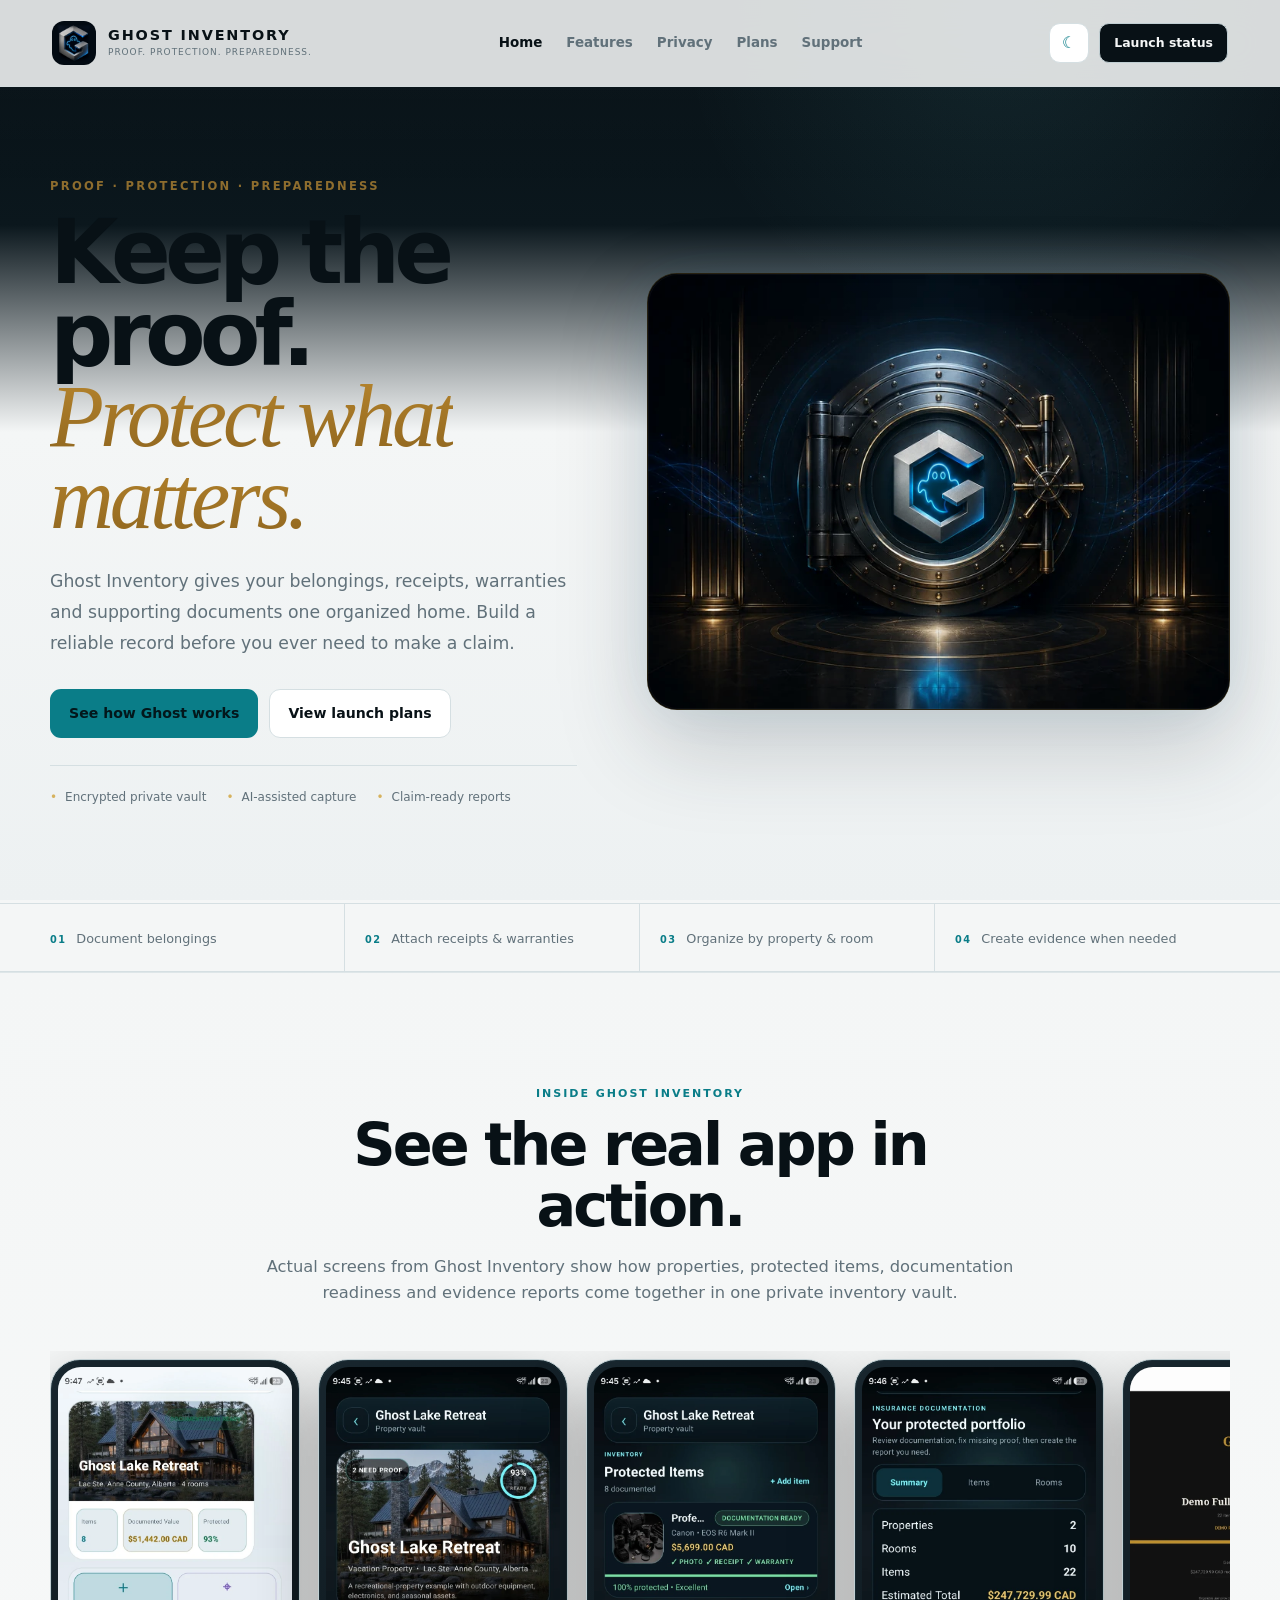
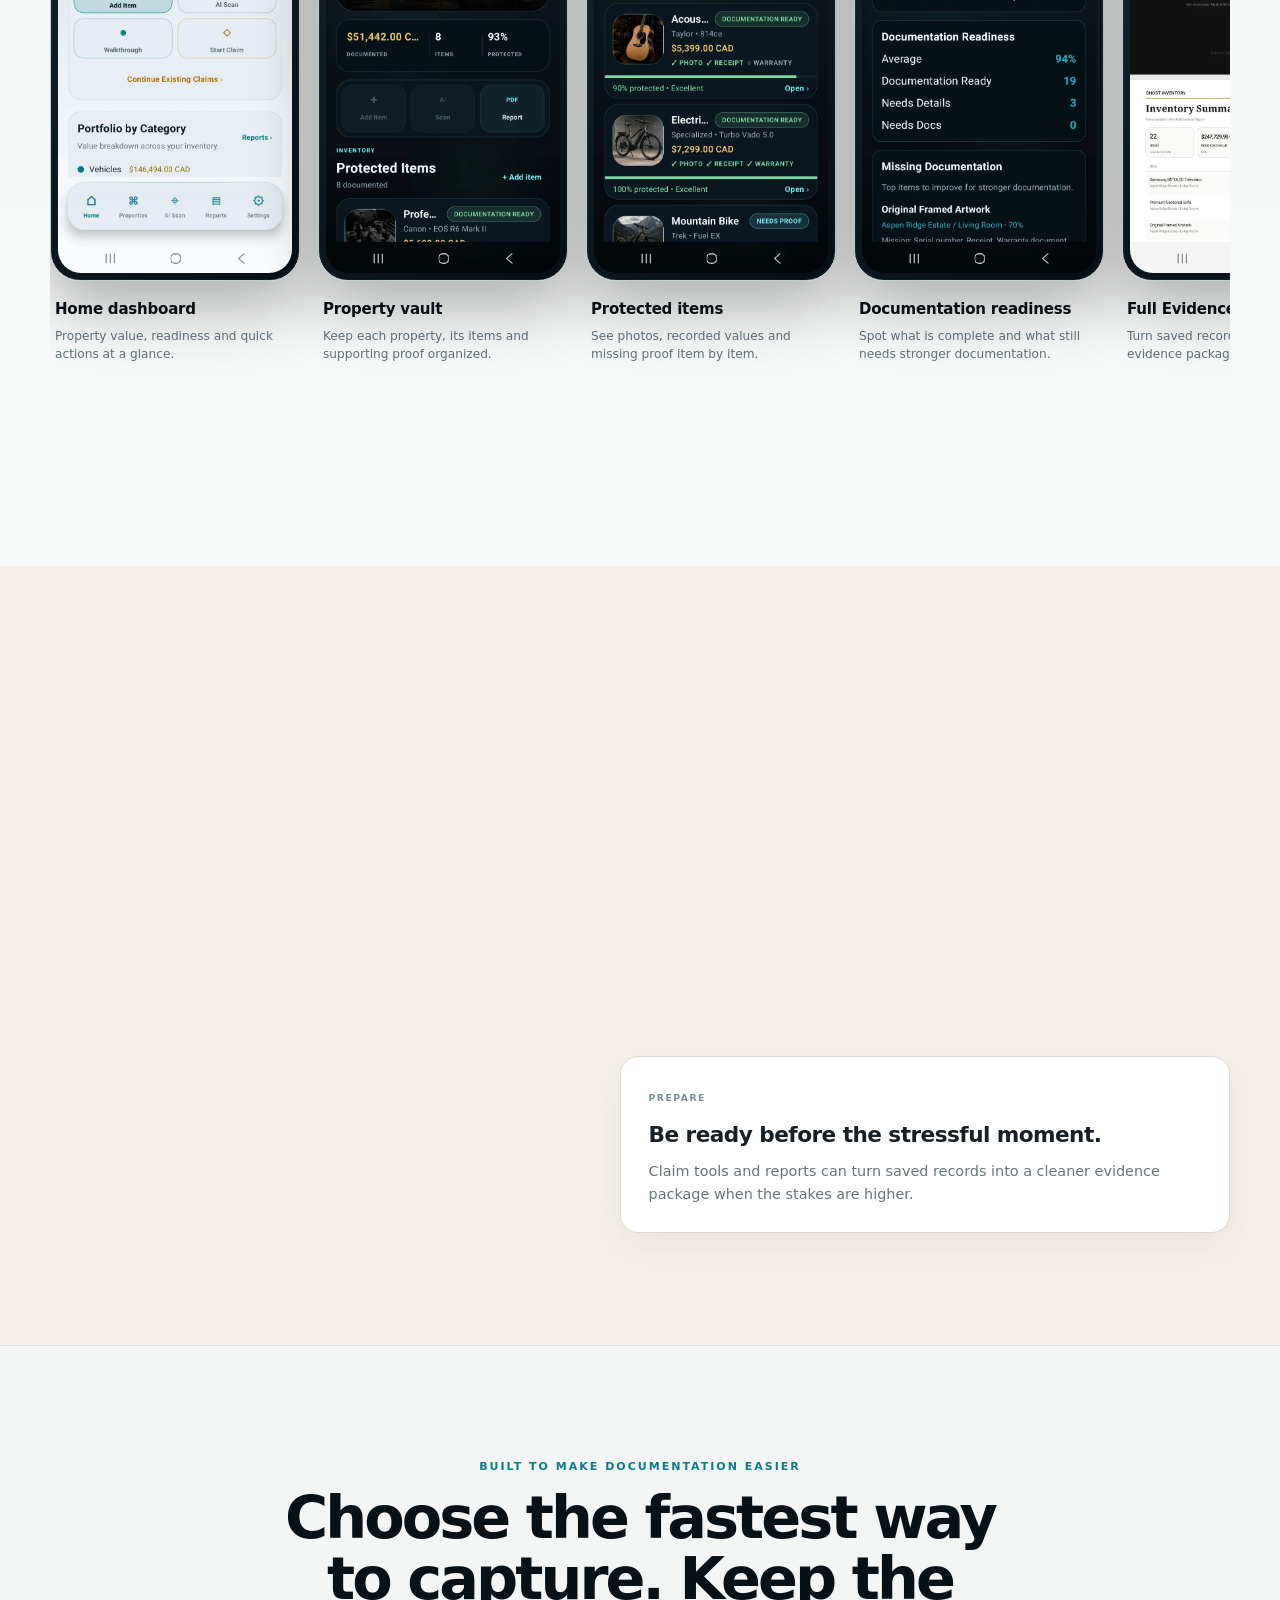
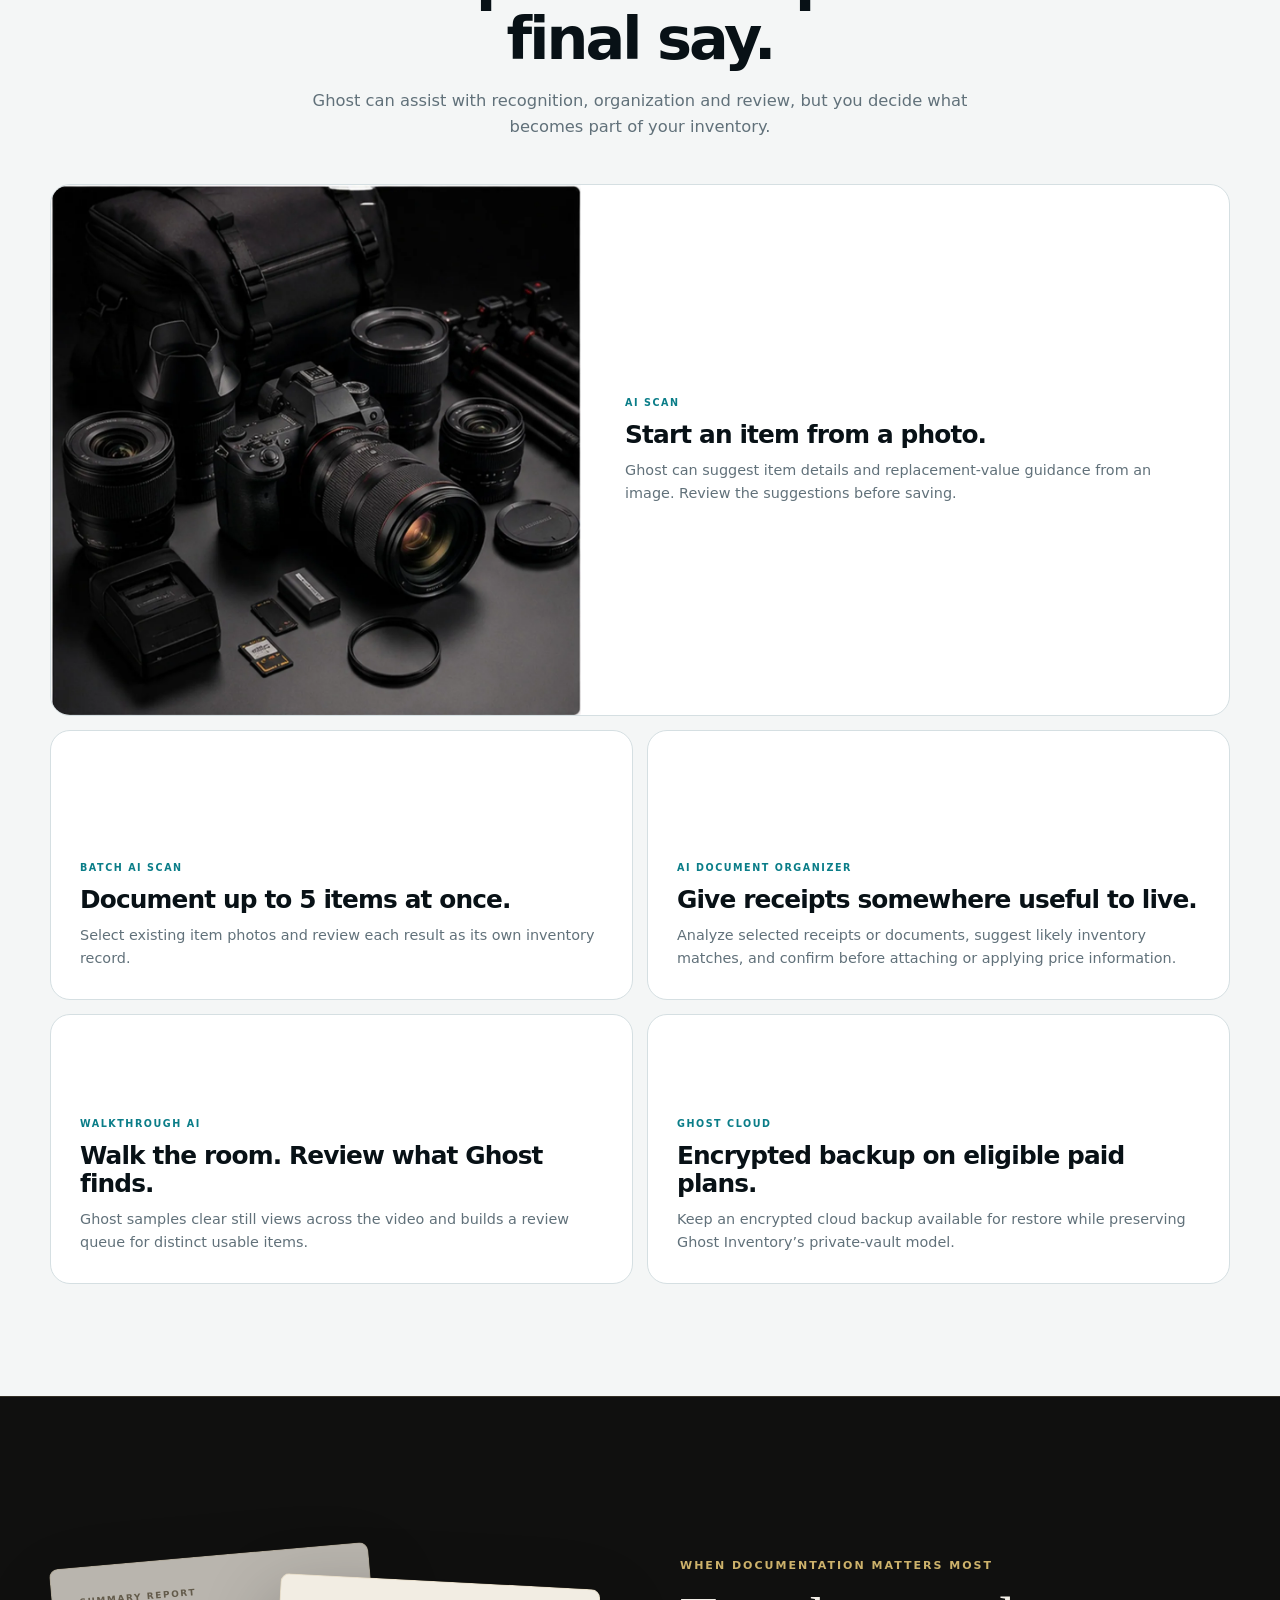
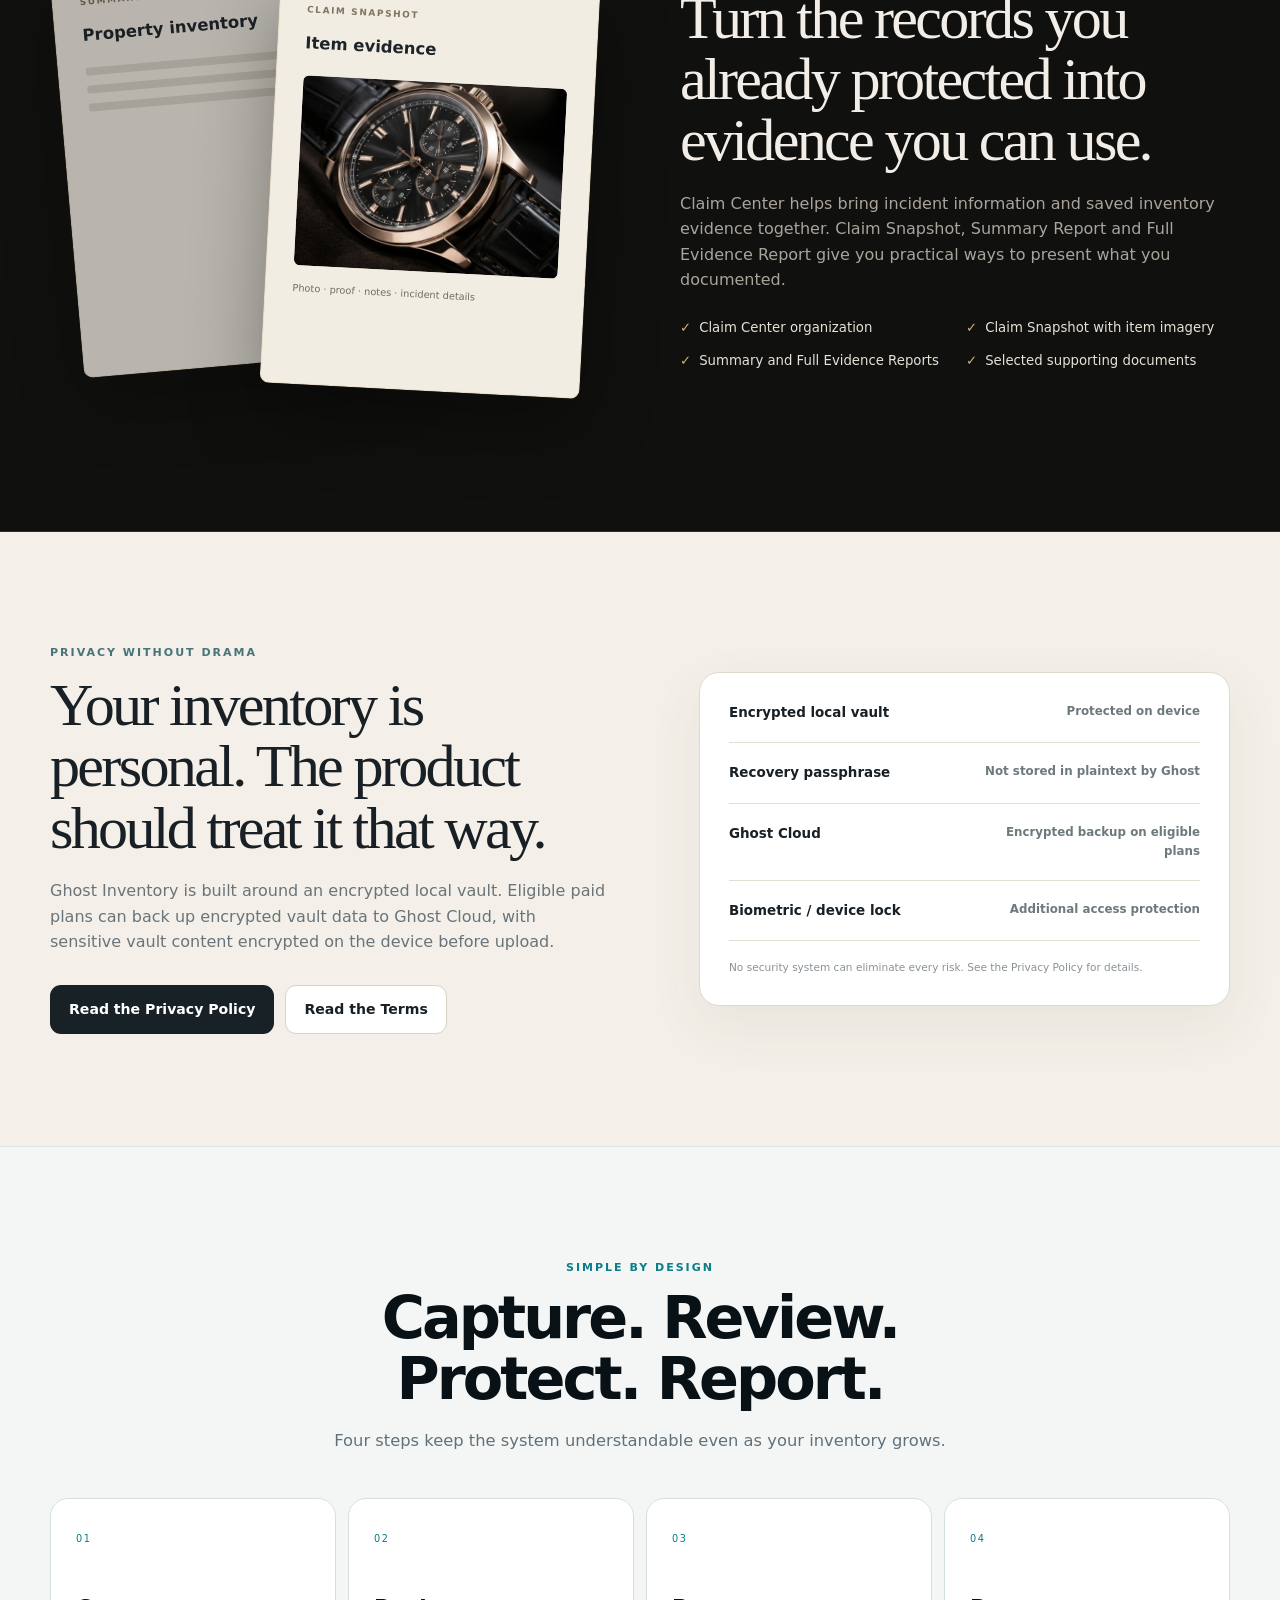
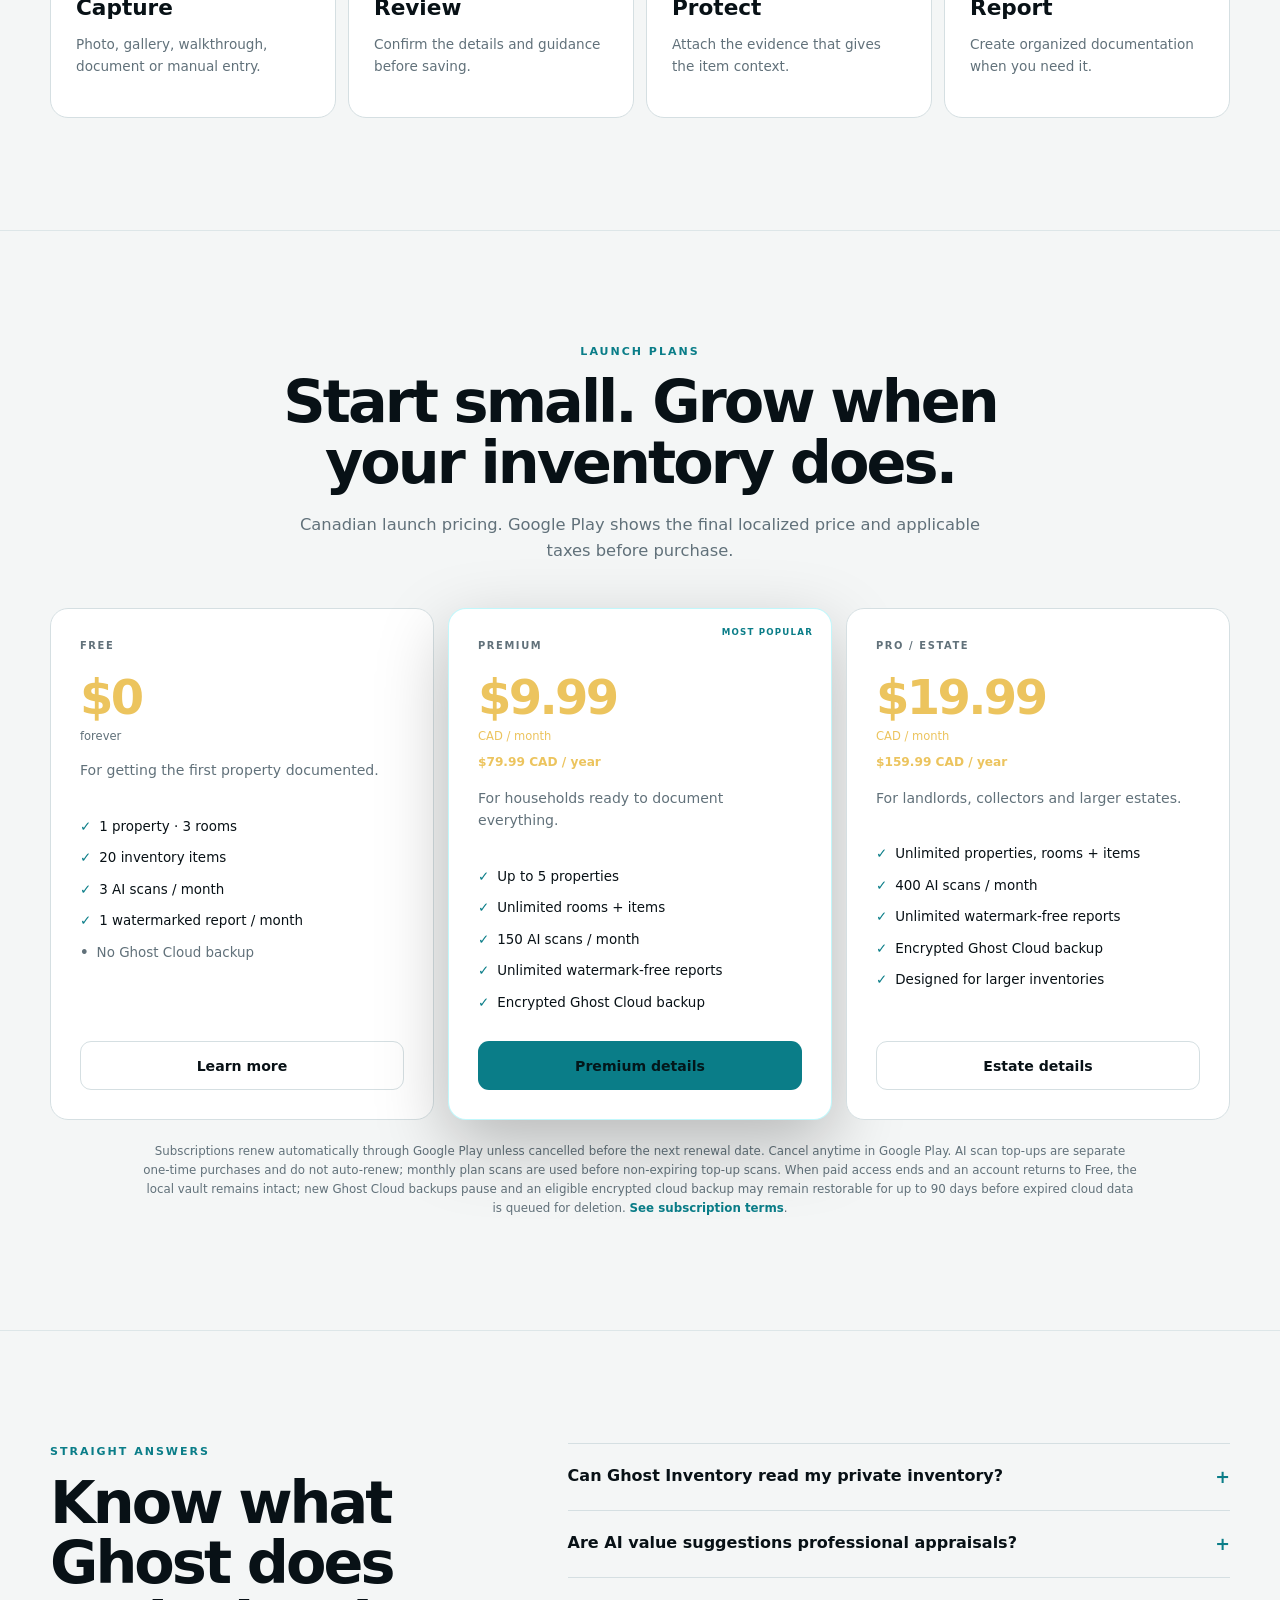
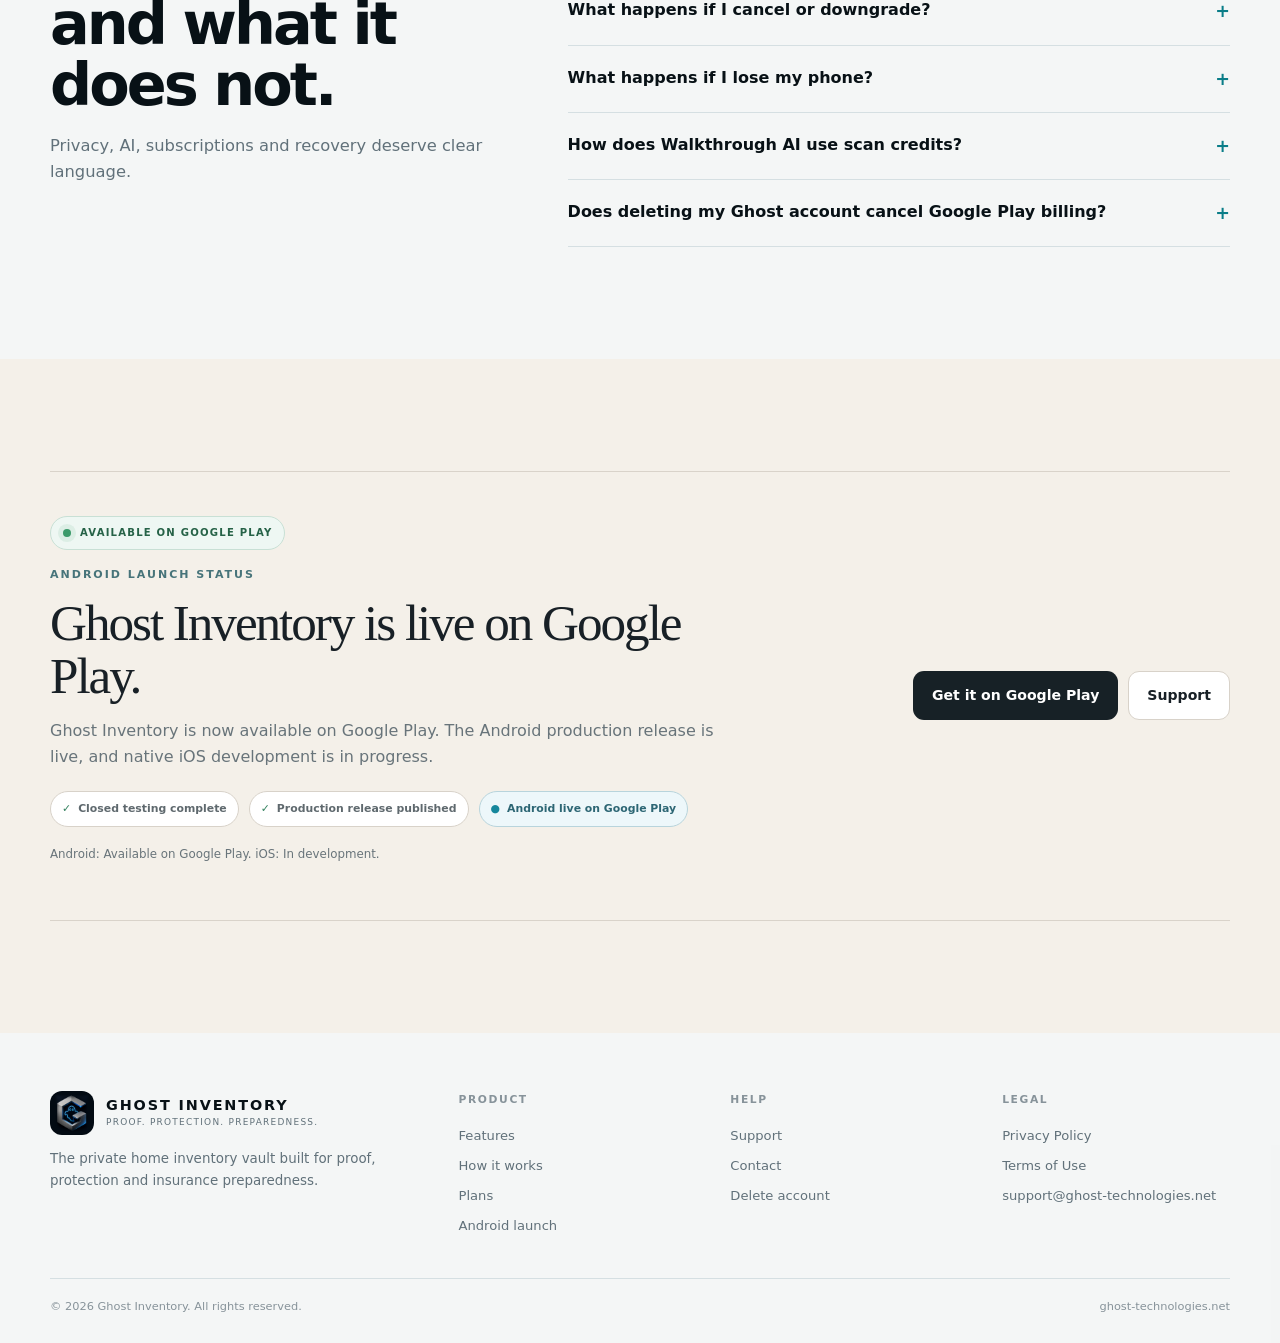
==== commit 698f556d: "Add files via upload" ====
--- a/index.html
+++ b/index.html
@@ -1,192 +1,245 @@
-<!doctype html>
+<!DOCTYPE html>
 <html lang="en">
 <head>
-  <meta charset="utf-8" />
-  <meta name="viewport" content="width=device-width, initial-scale=1" />
-  <meta name="theme-color" content="#020609" />
-  <meta name="description" content="Ghost Inventory is a private home inventory vault for proof, protection and insurance preparedness. Available now on Google Play." />
-  <meta property="og:title" content="Ghost Inventory — Protect the Story Behind What You Own" />
-  <meta property="og:description" content="Document belongings, receipts, warranties and evidence in one private inventory vault. Available now on Google Play." />
-  <meta property="og:type" content="website" />
-  <meta property="og:url" content="https://ghost-technologies.net/" />
-  <title>Ghost Inventory — Protect the Story Behind What You Own</title>
-  <link rel="icon" type="image/png" href="assets/ghost-play-icon.png" />
-  <link rel="apple-touch-icon" href="assets/ghost-play-icon.png" />
-  <link rel="stylesheet" href="assets/site.css" />
-  <script defer src="assets/site.js"></script>
+<meta charset="utf-8"/>
+<meta content="width=device-width,initial-scale=1" name="viewport"/>
+<title>Ghost Inventory | Protect the Story Behind What You Own</title>
+<meta content="Ghost Inventory helps households document belongings, organize proof, and prepare claim-ready evidence in a private home inventory vault." name="description"/>
+<meta content="#071015" name="theme-color"/>
+<link href="https://ghost-technologies.net/" rel="canonical"/>
+<link href="/assets/images/icon-32.png" rel="icon" sizes="32x32"/>
+<link href="/assets/images/icon-192.png" rel="apple-touch-icon"/>
+<link href="/site.webmanifest" rel="manifest"/>
+<meta content="Ghost Inventory | Private Home Inventory Vault" property="og:title"/>
+<meta content="Document what matters. Keep the proof together. Be ready before you need it." property="og:description"/>
+<meta content="website" property="og:type"/>
+<meta content="https://ghost-technologies.net/assets/images/ghost-inventory-icon.png" property="og:image"/>
+<meta content="https://ghost-technologies.net/" property="og:url"/>
+<meta content="summary_large_image" name="twitter:card"/>
+<link href="/assets/css/styles-v7.css" rel="stylesheet"/>
 </head>
-<body>
-  <header class="site-header" id="top">
-    <a class="brand" href="#top" aria-label="Ghost Inventory home">
-      <img src="assets/ghost-play-icon.png" alt="Ghost Inventory" class="brand-mark" />
-      <span class="brand-copy"><strong>GHOST INVENTORY</strong><small>Proof. Protection. Preparedness.</small></span>
-    </a>
-    <nav class="desktop-nav" aria-label="Primary navigation">
-      <a href="#features">Features</a>
-      <a href="#privacy">Privacy</a>
-      <a href="#plans">Plans</a>
-      <a href="/support/">Support</a>
-      <a href="#launch">Launch status</a>
-    </nav>
-    <button class="menu-button" type="button" aria-label="Open navigation" aria-expanded="false">☰</button>
-  </header>
-
-  <div class="mobile-nav" hidden>
-    <a href="#features">Features</a>
-    <a href="#privacy">Privacy</a>
-    <a href="#plans">Plans</a>
-    <a href="/support/">Support</a>
-    <a href="#launch">Launch status</a>
-  </div>
-
-  <main>
-    <section class="hero section-shell">
-      <div class="hero-copy">
-        <p class="kicker">PRIVATE HOME INVENTORY VAULT</p>
-        <h1>Keep the proof.<br /><span>Protect what matters.</span></h1>
-        <p class="hero-lede">Ghost Inventory gives your belongings, receipts, warranties and supporting documents one organized home—so you can build a reliable record before you ever need to make a claim.</p>
-        <div class="hero-actions">
-          <a class="button button-primary" href="https://play.google.com/store/apps/details?id=com.ghostinventory.app" target="_blank" rel="noopener">Get it on Google Play</a>
-          <a class="button button-secondary" href="#features">See how Ghost works</a>
-        </div>
-        <div class="hero-tags" aria-label="Product highlights">
-          <span>Encrypted private vault</span><span>AI-assisted capture</span><span>Claim-ready reports</span>
-        </div>
-      </div>
-      <div class="hero-visual" aria-hidden="true">
-        <div class="vault-orbit"></div>
-        <img src="assets/ghost-play-icon.png" alt="" class="hero-mark" />
-        <div class="proof-card proof-one"><small>PROTECTED ITEM</small><strong>Camera + proof</strong><span>Photo · receipt · notes</span></div>
-        <div class="proof-card proof-two"><small>REPORTS</small><strong>Evidence ready</strong><span>Organized when needed</span></div>
-      </div>
-    </section>
-
-    <section class="story section-shell">
-      <p class="kicker">A CALMER WAY TO STAY PREPARED</p>
-      <h2>Your home is full of things with a story—and proof that matters.</h2>
-      <p class="section-lede">Receipts get buried. Warranties disappear. Serial numbers live in old emails. Photos stay mixed into a camera roll. Ghost Inventory brings those pieces together around the item they belong to.</p>
-      <div class="three-grid">
-        <article class="glass-card"><span class="card-kicker">DOCUMENT</span><h3>Know what you own.</h3><p>Build a clear inventory by property and room without turning the process into a spreadsheet project.</p></article>
-        <article class="glass-card"><span class="card-kicker">CONNECT</span><h3>Keep the proof with the item.</h3><p>Photos, receipts, warranties, appraisals, serial numbers and notes stay attached to the record they support.</p></article>
-        <article class="glass-card"><span class="card-kicker">PREPARE</span><h3>Be ready before the stressful moment.</h3><p>Claim tools and reports can turn saved records into a cleaner evidence package when the stakes are higher.</p></article>
-      </div>
-    </section>
-
-    <section id="features" class="features section-shell">
-      <p class="kicker">BUILT TO MAKE DOCUMENTATION EASIER</p>
-      <h2>Choose the fastest way to capture. Keep the final say.</h2>
-      <p class="section-lede">Ghost can assist with recognition, organization and review—but you decide what becomes part of your inventory.</p>
-      <div class="feature-grid">
-        <article class="feature-card"><div class="feature-icon">◎</div><span>AI SCAN</span><h3>Start an item from a photo.</h3><p>Ghost can suggest item details and replacement-value guidance from an image. Review the suggestions before saving.</p></article>
-        <article class="feature-card"><div class="feature-icon">▦</div><span>BATCH AI SCAN</span><h3>Document up to 5 items at once.</h3><p>Select existing item photos and review each result as its own inventory record.</p></article>
-        <article class="feature-card"><div class="feature-icon">▤</div><span>AI DOCUMENT ORGANIZER</span><h3>Give receipts somewhere useful to live.</h3><p>Analyze selected receipts or documents, suggest likely inventory matches, and confirm before attaching or applying price information.</p></article>
-        <article class="feature-card"><div class="feature-icon">▶</div><span>WALKTHROUGH AI</span><h3>Walk the room. Review what Ghost finds.</h3><p>Ghost samples clear still views across the video and builds a review queue for distinct usable items.</p></article>
-        <article class="feature-card"><div class="feature-icon">☁</div><span>GHOST CLOUD</span><h3>Encrypted backup on eligible paid plans.</h3><p>Keep an encrypted cloud backup available for restore while preserving Ghost Inventory’s private-vault model.</p></article>
-        <article class="feature-card"><div class="feature-icon">▱</div><span>CLAIMS & REPORTS</span><h3>Turn protected records into evidence.</h3><p>Claim Snapshot, Summary Report and Full Evidence Report organize the records you already protected.</p></article>
-      </div>
-    </section>
-
-    <section class="claims section-shell">
-      <div class="claims-panel">
-        <div>
-          <p class="kicker">WHEN DOCUMENTATION MATTERS MOST</p>
-          <h2>Turn the records you already protected into evidence you can use.</h2>
-          <p>Claim Center helps bring incident information and saved inventory evidence together. Claim Snapshot, Summary Report and Full Evidence Report give you practical ways to present what you documented.</p>
-        </div>
-        <div class="evidence-stack" aria-hidden="true">
-          <div><small>SUMMARY REPORT</small><strong>Property inventory</strong></div>
-          <div><small>CLAIM SNAPSHOT</small><strong>Item evidence</strong></div>
-          <div><small>FULL EVIDENCE</small><strong>Photos + proof</strong></div>
-        </div>
-      </div>
-    </section>
-
-    <section id="privacy" class="privacy section-shell">
-      <p class="kicker">PRIVACY WITHOUT DRAMA</p>
-      <h2>Your inventory is personal. The product should treat it that way.</h2>
-      <p class="section-lede">Ghost Inventory is built around an encrypted local vault. Eligible paid plans can back up encrypted vault data to Ghost Cloud, with sensitive vault content encrypted on the device before upload.</p>
-      <div class="privacy-grid">
-        <article><strong>Encrypted local vault</strong><span>Protected on device</span></article>
-        <article><strong>Recovery passphrase</strong><span>Not stored in plaintext by Ghost</span></article>
-        <article><strong>Ghost Cloud</strong><span>Encrypted backup on eligible plans</span></article>
-        <article><strong>Biometric / device lock</strong><span>Additional access protection</span></article>
-      </div>
-      <div class="text-links"><a href="/privacy/">Read the Privacy Policy</a><a href="/terms/">Read the Terms</a></div>
-    </section>
-
-    <section class="steps section-shell">
-      <p class="kicker">SIMPLE BY DESIGN</p>
-      <h2>Capture. Review. Protect. Report.</h2>
-      <div class="step-grid">
-        <article><b>01</b><h3>Capture</h3><p>Photo, gallery, walkthrough, document or manual entry.</p></article>
-        <article><b>02</b><h3>Review</h3><p>Confirm the details and guidance before saving.</p></article>
-        <article><b>03</b><h3>Protect</h3><p>Attach the evidence that gives the item context.</p></article>
-        <article><b>04</b><h3>Report</h3><p>Create organized documentation when you need it.</p></article>
-      </div>
-    </section>
-
-    <section id="plans" class="plans section-shell">
-      <p class="kicker">LAUNCH PLANS</p>
-      <h2>Start small. Grow when your inventory does.</h2>
-      <p class="section-lede">Canadian launch pricing. Google Play shows the final localized price and applicable taxes before purchase.</p>
-      <div class="plan-grid">
-        <article class="plan-card">
-          <span class="plan-name">FREE</span>
-          <div class="price"><b>$0</b><small>forever</small></div>
-          <p>For getting the first property documented.</p>
-          <ul><li>1 property · 3 rooms</li><li>20 inventory items</li><li>3 AI scans / month</li><li>1 watermarked report / month</li><li>No Ghost Cloud backup</li></ul>
-          <a href="/support/">Learn more</a>
-        </article>
-        <article class="plan-card popular">
-          <span class="popular-badge">MOST POPULAR</span>
-          <span class="plan-name">PREMIUM</span>
-          <div class="price money"><b>$9.99</b><small>CAD / month</small></div>
-          <div class="annual money">$79.99 CAD / year</div>
-          <p>For households ready to document everything.</p>
-          <ul><li>Up to 5 properties</li><li>Unlimited rooms + items</li><li>150 AI scans / month</li><li>Unlimited watermark-free reports</li><li>Encrypted Ghost Cloud backup</li></ul>
-          <a href="/support/">Premium details</a>
-        </article>
-        <article class="plan-card">
-          <span class="plan-name">PRO / ESTATE</span>
-          <div class="price money"><b>$19.99</b><small>CAD / month</small></div>
-          <div class="annual money">$159.99 CAD / year</div>
-          <p>For landlords, collectors and larger estates.</p>
-          <ul><li>Unlimited properties, rooms + items</li><li>400 AI scans / month</li><li>Unlimited watermark-free reports</li><li>Encrypted Ghost Cloud backup</li><li>Designed for larger inventories</li></ul>
-          <a href="/support/">Estate details</a>
-        </article>
-      </div>
-      <p class="plan-disclaimer">Subscriptions renew automatically through Google Play unless cancelled before the next renewal date. Cancel anytime in Google Play. AI scan top-ups are separate one-time purchases and do not auto-renew; monthly plan scans are used before non-expiring top-up scans.</p>
-      <a class="text-link" href="/terms/">See subscription terms</a>
-    </section>
-
-    <section class="faq section-shell">
-      <p class="kicker">STRAIGHT ANSWERS</p>
-      <h2>Know what Ghost does—and what it does not.</h2>
-      <div class="faq-list">
-        <details><summary>Can Ghost Inventory read my private inventory?</summary><p>Ghost Inventory is designed to minimize readable cloud data. Sensitive paid-plan vault backups are encrypted on the device before upload, and Ghost Inventory does not store the plaintext recovery passphrase or a server-side key intended to decrypt that private-vault backup.</p></details>
-        <details><summary>Are AI value suggestions professional appraisals?</summary><p>No. AI-assisted item details and replacement-value guidance can be incomplete or inaccurate and must be reviewed before saving. They are not professional appraisals, insurance valuations, coverage decisions or guarantees of reimbursement.</p></details>
-        <details><summary>What happens if I cancel or downgrade?</summary><p>A normal Google Play cancellation stops future renewal while paid access continues through the applicable paid period. When the account returns to Free, the local vault is not deleted. New Ghost Cloud backups pause.</p></details>
-        <details><summary>What happens if I lose my phone?</summary><p>Eligible paid users can restore an available encrypted Ghost Cloud backup on a supported device using the current recovery passphrase and account access. Ghost cannot retrieve the plaintext recovery passphrase.</p></details>
-      </div>
-    </section>
-
-    <section id="launch" class="launch section-shell">
-      <div class="launch-heading">
-        <p class="kicker">PLATFORM STATUS</p>
-        <h2>Ghost Inventory is live on Android. iOS is now in development.</h2>
-        <p>Android users can install Ghost Inventory from Google Play today. Native iOS production has started and will be added here when the App Store release is ready.</p>
-      </div>
-      <div class="platform-grid">
-        <article class="platform-card live"><span class="status-dot"></span><div><small>ANDROID</small><h3>Available on Google Play</h3><p>Public production release is live.</p></div><a class="button button-primary compact" href="https://play.google.com/store/apps/details?id=com.ghostinventory.app" target="_blank" rel="noopener">Get Ghost Inventory</a></article>
-        <article class="platform-card"><span class="status-dot ios"></span><div><small>iOS</small><h3>In development</h3><p>Native iPhone and iPad production has started.</p></div><span class="coming-soon">App Store link coming later</span></article>
-      </div>
-    </section>
-  </main>
-
-  <footer class="site-footer">
-    <div class="footer-brand"><img src="assets/ghost-play-icon.png" alt="" /><div><strong>GHOST INVENTORY</strong><span>The private home inventory vault built for proof, protection and insurance preparedness.</span></div></div>
-    <div class="footer-links"><div><strong>Product</strong><a href="#features">Features</a><a href="#plans">Plans</a><a href="#launch">Android launch</a></div><div><strong>Help</strong><a href="/support/">Support</a><a href="/contact/">Contact</a><a href="/delete-account/">Delete account</a></div><div><strong>Legal</strong><a href="/privacy/">Privacy Policy</a><a href="/terms/">Terms of Use</a><a href="mailto:support@ghost-technologies.net">support@ghost-technologies.net</a></div></div>
-    <div class="footer-bottom"><span>© Ghost Inventory. All rights reserved.</span><span>ghost-technologies.net</span></div>
-  </footer>
+<body class="consumer-home">
+<a class="skip-link" href="#main">Skip to content</a>
+<div class="ambient"></div>
+<header class="site-header consumer-header">
+<div class="shell">
+<nav aria-label="Primary navigation" class="nav-wrap">
+<a class="brand" href="/">
+<img alt="Ghost Inventory logo" src="/assets/images/ghost-inventory-icon.png"/>
+<span class="brand-wordmark"><strong>GHOST INVENTORY</strong><span>Proof. Protection. Preparedness.</span></span>
+</a>
+<div class="nav-links" data-nav-links="">
+<a aria-current="page" href="/">Home</a>
+<a href="#features">Features</a>
+<a href="#security">Privacy</a>
+<a href="#plans">Plans</a>
+<a href="/support/">Support</a>
+</div>
+<div class="nav-actions">
+<button aria-label="Switch theme" class="icon-btn" data-theme-toggle="" type="button">☀</button>
+<a class="nav-cta" href="#launch">Launch status</a>
+<button aria-expanded="false" aria-label="Open navigation" class="menu-btn" data-mobile-menu="" type="button">☰</button>
+</div>
+</nav>
+</div>
+</header>
+<main id="main">
+<section class="consumer-hero">
+<div class="shell consumer-hero-grid">
+<div class="consumer-hero-copy reveal">
+<div class="consumer-eyebrow">Proof · Protection · Preparedness</div>
+<h1>Keep the proof.<br/><span>Protect what matters.</span></h1>
+<p>Ghost Inventory gives your belongings, receipts, warranties and supporting documents one organized home. Build a reliable record before you ever need to make a claim.</p>
+<div class="hero-actions">
+<a class="btn btn-primary" href="#features">See how Ghost works</a>
+<a class="btn btn-secondary" href="#plans">View launch plans</a>
+</div>
+<div class="consumer-trust-line">
+<span>Encrypted private vault</span>
+<span>AI-assisted capture</span>
+<span>Claim-ready reports</span>
+</div>
+</div>
+<div aria-label="Ghost Inventory private vault" class="consumer-hero-stage ghost-vault-hero reveal">
+<div class="vault-hero-frame">
+<picture>
+<source media="(max-width: 760px)" srcset="/assets/images/ghost-vault-hero-mobile.webp"/>
+<img class="vault-hero-image" src="/assets/images/ghost-vault-hero.webp" alt="Ghost Inventory vault door with the Ghost Inventory logo"/>
+</picture>
+<div aria-hidden="true" class="vault-logo-breath-layer"></div>
+<div aria-hidden="true" class="vault-logo-breath-glow"></div>
+<div aria-hidden="true" class="vault-dust" data-vault-dust=""></div>
+<div aria-hidden="true" class="vault-edge-glow"></div>
+</div>
+</div>
+</div>
+</section>
+<section class="consumer-proof-bar">
+<div class="shell consumer-proof-grid reveal">
+<div><strong>01</strong><span>Document belongings</span></div>
+<div><strong>02</strong><span>Attach receipts &amp; warranties</span></div>
+<div><strong>03</strong><span>Organize by property &amp; room</span></div>
+<div><strong>04</strong><span>Create evidence when needed</span></div>
+</div>
+</section>
+<section class="section consumer-product-showcase" id="product-preview">
+<div class="shell">
+<div class="section-head center reveal">
+<div class="kicker">Inside Ghost Inventory</div>
+<h2>See the real app in action.</h2>
+<p>Actual screens from Ghost Inventory show how properties, protected items, documentation readiness and evidence reports come together in one private inventory vault.</p>
+</div>
+<div class="product-screen-rail reveal" aria-label="Ghost Inventory app screenshots">
+<figure class="product-screen-card">
+<div class="product-screen-frame"><img loading="lazy" src="/assets/images/ghost-home-dashboard.webp" alt="Ghost Inventory home dashboard in light mode showing property value, protection readiness and quick actions"/></div>
+<figcaption><strong>Home dashboard</strong><span>Property value, readiness and quick actions at a glance.</span></figcaption>
+</figure>
+<figure class="product-screen-card">
+<div class="product-screen-frame"><img loading="lazy" src="/assets/images/ghost-property-vault.webp" alt="Ghost Inventory property vault showing Ghost Lake Retreat, documented value, protection readiness and protected items"/></div>
+<figcaption><strong>Property vault</strong><span>Keep each property, its items and supporting proof organized.</span></figcaption>
+</figure>
+<figure class="product-screen-card">
+<div class="product-screen-frame"><img loading="lazy" src="/assets/images/ghost-protected-items.webp" alt="Ghost Inventory protected items list showing item photos, recorded values and documentation readiness"/></div>
+<figcaption><strong>Protected items</strong><span>See photos, recorded values and missing proof item by item.</span></figcaption>
+</figure>
+<figure class="product-screen-card">
+<div class="product-screen-frame"><img loading="lazy" src="/assets/images/ghost-documentation-readiness.webp" alt="Ghost Inventory documentation readiness screen showing properties, rooms, items and missing documentation"/></div>
+<figcaption><strong>Documentation readiness</strong><span>Spot what is complete and what still needs stronger documentation.</span></figcaption>
+</figure>
+<figure class="product-screen-card">
+<div class="product-screen-frame"><img loading="lazy" src="/assets/images/ghost-full-evidence-report.webp" alt="Ghost Inventory full evidence report with inventory summary and documented values"/></div>
+<figcaption><strong>Full Evidence Report</strong><span>Turn saved records into an organized evidence package when needed.</span></figcaption>
+</figure>
+</div>
+<div class="product-showcase-note reveal"><span>REAL APP SCREENS</span><p>Interface shown with sample/demo inventory data. AI-assisted details and values should always be reviewed before saving.</p></div>
+</div>
+</section>
+<section class="section consumer-story">
+<div class="shell consumer-story-grid">
+<div class="consumer-story-copy reveal">
+<div class="kicker">A calmer way to stay prepared</div>
+<h2>Your home is full of things with a story, and proof that matters.</h2>
+<p>Receipts get buried. Warranties disappear. Serial numbers live in old emails. Photos stay mixed into a camera roll. Ghost Inventory brings those pieces together around the item they belong to.</p>
+</div>
+<div class="consumer-story-cards">
+<article class="warm-card reveal"><span>DOCUMENT</span><h3>Know what you own.</h3><p>Build a clear inventory by property and room without turning the process into a spreadsheet project.</p></article>
+<article class="warm-card reveal"><span>CONNECT</span><h3>Keep the proof with the item.</h3><p>Photos, receipts, warranties, appraisals, serial numbers and notes stay attached to the record they support.</p></article>
+<article class="warm-card reveal"><span>PREPARE</span><h3>Be ready before the stressful moment.</h3><p>Claim tools and reports can turn saved records into a cleaner evidence package when the stakes are higher.</p></article>
+</div>
+</div>
+</section>
+<section class="section consumer-features" id="features">
+<div class="shell">
+<div class="section-head center reveal">
+<div class="kicker">Built to make documentation easier</div>
+<h2>Choose the fastest way to capture. Keep the final say.</h2>
+<p>Ghost can assist with recognition, organization and review, but you decide what becomes part of your inventory.</p>
+</div>
+<div class="consumer-feature-grid">
+<article class="consumer-feature feature-photo reveal">
+<div class="feature-photo-wrap"><img alt="Camera example for AI Scan" src="/assets/images/camera.webp"/></div>
+<div class="feature-copy"><span>AI SCAN</span><h3>Start an item from a photo.</h3><p>Ghost can suggest item details and replacement-value guidance from an image. Review the suggestions before saving.</p></div>
+</article>
+<article class="consumer-feature reveal"><span>BATCH AI SCAN</span><h3>Document up to 5 items at once.</h3><p>Select existing item photos and review each result as its own inventory record.</p></article>
+<article class="consumer-feature reveal"><span>AI DOCUMENT ORGANIZER</span><h3>Give receipts somewhere useful to live.</h3><p>Analyze selected receipts or documents, suggest likely inventory matches, and confirm before attaching or applying price information.</p></article>
+<article class="consumer-feature reveal"><span>WALKTHROUGH AI</span><h3>Walk the room. Review what Ghost finds.</h3><p>Ghost samples clear still views across the video and builds a review queue for distinct usable items.</p></article>
+<article class="consumer-feature reveal"><span>GHOST CLOUD</span><h3>Encrypted backup on eligible paid plans.</h3><p>Keep an encrypted cloud backup available for restore while preserving Ghost Inventory’s private-vault model.</p></article>
+</div>
+</div>
+</section>
+<section class="section consumer-claim-section" id="claims">
+<div class="shell consumer-claim-grid">
+<div class="consumer-claim-visual reveal">
+<div class="claim-doc claim-doc-back"><span>SUMMARY REPORT</span><b>Property inventory</b><i></i><i></i><i></i></div>
+<div class="claim-doc claim-doc-front"><span>CLAIM SNAPSHOT</span><b>Item evidence</b><div class="claim-img"><img alt="Watch sample item shown in a claim snapshot" src="/assets/images/watch.webp"/></div><small>Photo · proof · notes · incident details</small></div>
+</div>
+<div class="consumer-claim-copy reveal">
+<div class="kicker claim-gold">When documentation matters most</div>
+<h2>Turn the records you already protected into evidence you can use.</h2>
+<p>Claim Center helps bring incident information and saved inventory evidence together. Claim Snapshot, Summary Report and Full Evidence Report give you practical ways to present what you documented.</p>
+<div class="consumer-checks">
+<span>Claim Center organization</span>
+<span>Claim Snapshot with item imagery</span>
+<span>Summary and Full Evidence Reports</span>
+<span>Selected supporting documents</span>
+</div>
+</div>
+</div>
+</section>
+<section class="section consumer-security" id="security">
+<div class="shell consumer-security-grid">
+<div class="consumer-security-copy reveal">
+<div class="kicker">Privacy without drama</div>
+<h2>Your inventory is personal. The product should treat it that way.</h2>
+<p>Ghost Inventory is built around an encrypted local vault. Eligible paid plans can back up encrypted vault data to Ghost Cloud, with sensitive vault content encrypted on the device before upload.</p>
+<div class="hero-actions"><a class="btn btn-primary" href="/privacy/">Read the Privacy Policy</a><a class="btn btn-secondary" href="/terms/">Read the Terms</a></div>
+</div>
+<div class="consumer-security-card reveal">
+<div class="security-row"><span>Encrypted local vault</span><b>Protected on device</b></div>
+<div class="security-row"><span>Recovery passphrase</span><b>Not stored in plaintext by Ghost</b></div>
+<div class="security-row"><span>Ghost Cloud</span><b>Encrypted backup on eligible plans</b></div>
+<div class="security-row"><span>Biometric / device lock</span><b>Additional access protection</b></div>
+<small>No security system can eliminate every risk. See the Privacy Policy for details.</small>
+</div>
+</div>
+</section>
+<section class="section consumer-process" id="how-it-works">
+<div class="shell">
+<div class="section-head center reveal"><div class="kicker">Simple by design</div><h2>Capture. Review. Protect. Report.</h2><p>Four steps keep the system understandable even as your inventory grows.</p></div>
+<div class="consumer-process-grid">
+<article class="consumer-process-step reveal"><span>01</span><h3>Capture</h3><p>Photo, gallery, walkthrough, document or manual entry.</p></article>
+<article class="consumer-process-step reveal"><span>02</span><h3>Review</h3><p>Confirm the details and guidance before saving.</p></article>
+<article class="consumer-process-step reveal"><span>03</span><h3>Protect</h3><p>Attach the evidence that gives the item context.</p></article>
+<article class="consumer-process-step reveal"><span>04</span><h3>Report</h3><p>Create organized documentation when you need it.</p></article>
+</div>
+</div>
+</section>
+<section class="section plans-section" id="plans">
+<div class="shell">
+<div class="section-head center reveal"><div class="kicker">Launch plans</div><h2>Start small. Grow when your inventory does.</h2><p>Canadian launch pricing. Google Play shows the final localized price and applicable taxes before purchase.</p></div>
+<div class="pricing-grid-new">
+<article class="plan-card reveal"><div class="plan-name"><span>FREE</span><strong style="color:#ECC45E">$0</strong><small>forever</small></div><p>For getting the first property documented.</p><ul><li>1 property · 3 rooms</li><li>20 inventory items</li><li>3 AI scans / month</li><li>1 watermarked report / month</li><li class="muted-li">No Ghost Cloud backup</li></ul><a class="btn btn-secondary" href="/support/">Learn more</a></article>
+<article class="plan-card featured reveal"><div class="plan-badge">MOST POPULAR</div><div class="plan-name"><span>PREMIUM</span><strong style="color:#ECC45E">$9.99</strong><small style="color:#ECC45E">CAD / month</small></div><div class="annual" style="color:#ECC45E">$79.99 CAD / year</div><p>For households ready to document everything.</p><ul><li>Up to 5 properties</li><li>Unlimited rooms + items</li><li>150 AI scans / month</li><li>Unlimited watermark-free reports</li><li>Encrypted Ghost Cloud backup</li></ul><a class="btn btn-primary" href="/support/">Premium details</a></article>
+<article class="plan-card reveal"><div class="plan-name"><span>PRO / ESTATE</span><strong style="color:#ECC45E">$19.99</strong><small style="color:#ECC45E">CAD / month</small></div><div class="annual" style="color:#ECC45E">$159.99 CAD / year</div><p>For landlords, collectors and larger estates.</p><ul><li>Unlimited properties, rooms + items</li><li>400 AI scans / month</li><li>Unlimited watermark-free reports</li><li>Encrypted Ghost Cloud backup</li><li>Designed for larger inventories</li></ul><a class="btn btn-secondary" href="/support/">Estate details</a></article>
+</div>
+<p class="price-note">Subscriptions renew automatically through Google Play unless cancelled before the next renewal date. Cancel anytime in Google Play. AI scan top-ups are separate one-time purchases and do not auto-renew; monthly plan scans are used before non-expiring top-up scans.
+When paid access ends and an account returns to Free, the local vault remains intact; new Ghost Cloud backups pause and an eligible encrypted cloud backup may remain restorable for up to 90 days before expired cloud data is queued for deletion. <a href="/terms/#plans">See subscription terms</a>.</p>
+</div>
+</section>
+<section class="section faq-section" id="faq">
+<div class="shell faq-layout">
+<div class="section-head reveal"><div class="kicker">Straight answers</div><h2>Know what Ghost does and what it does not.</h2><p>Privacy, AI, subscriptions and recovery deserve clear language.</p></div>
+<div class="faq reveal">
+<details><summary>Can Ghost Inventory read my private inventory?</summary><p>Ghost Inventory is designed to minimize readable cloud data. Sensitive paid-plan vault backups are encrypted on the device before upload, and Ghost Inventory does not store the plaintext recovery passphrase or a server-side key intended to decrypt that private-vault backup.</p></details>
+<details><summary>Are AI value suggestions professional appraisals?</summary><p>No. AI-assisted item details and replacement-value guidance can be incomplete or inaccurate and must be reviewed before saving. They are not professional appraisals, insurance valuations, coverage decisions or guarantees of reimbursement.</p></details>
+<details><summary>What happens if I cancel or downgrade?</summary><p>A normal Google Play cancellation stops future renewal while paid access continues through the applicable paid period. When the account returns to Free, the local vault is not deleted. New Ghost Cloud backups pause, and an eligible encrypted backup may remain restorable for up to 90 days before expired cloud data is queued for deletion.</p></details>
+<details><summary>What happens if I lose my phone?</summary><p>Eligible paid users can restore an available encrypted Ghost Cloud backup on a supported device using the current recovery passphrase and account access. Ghost cannot retrieve the plaintext recovery passphrase, so it should be stored somewhere safe outside the phone.</p></details>
+<details><summary>How does Walkthrough AI use scan credits?</summary><p>A usable distinct item can consume one AI scan credit. Empty or unclear views, automatic retry, and bounded value verification do not add an extra credit for that same request.</p></details>
+<details><summary>Does deleting my Ghost account cancel Google Play billing?</summary><p>No. Account deletion and Google Play subscription cancellation are separate actions. A subscription must be cancelled through Google Play to stop future renewals.</p></details>
+</div>
+</div>
+</section>
+<section class="section consumer-launch" id="launch">
+<div class="shell consumer-launch-card reveal">
+<div>
+<div class="launch-status-pill"><span class="launch-status-dot"></span> AVAILABLE ON GOOGLE PLAY</div>
+<div class="kicker">Android launch status</div>
+<h2>Ghost Inventory is live on Google Play.</h2>
+<p>Ghost Inventory is now available on Google Play. The Android production release is live, and native iOS development is in progress.</p>
+<div class="launch-milestones" aria-label="Android launch milestones">
+<span><b>✓</b> Closed testing complete</span>
+<span><b>✓</b> Production release published</span>
+<span class="current"><b>●</b> Android live on Google Play</span>
+</div>
+<p class="launch-small">Android: Available on Google Play. iOS: In development.</p>
+</div>
+<div class="consumer-launch-actions"><a class="btn btn-primary" href="https://play.google.com/store/apps/details?id=com.ghostinventory.app">Get it on Google Play</a><a class="btn btn-secondary" href="/support/">Support</a></div>
+</div>
+</section>
+</main>
+<footer class="site-footer consumer-footer"><div class="shell"><div class="footer-grid"><div class="footer-brand"><a class="brand" href="/"><img alt="Ghost Inventory logo" src="/assets/images/ghost-inventory-icon.png"/><span class="brand-wordmark"><strong>GHOST INVENTORY</strong><span>Proof. Protection.
+Preparedness.</span></span></a><p>The private home inventory vault built for proof, protection and insurance preparedness.</p></div><div class="footer-col"><h4>Product</h4><a href="#features">Features</a><a href="#how-it-works">How it works</a><a href="#plans">Plans</a><a href="#launch">Android launch</a></div><div class="footer-col"><h4>Help</h4><a href="/support/">Support</a><a href="/contact/">Contact</a><a href="/delete-account/">Delete account</a></div><div class="footer-col"><h4>Legal</h4><a href="/privacy/">Privacy Policy</a><a href="/terms/">Terms of Use</a><a href="mailto:support@ghost-technologies.net">support@ghost-technologies.net</a></div></div><div class="footer-bottom"><span>© <span data-year=""></span> Ghost Inventory.
+All rights reserved.</span><span>ghost-technologies.net</span></div></div></footer>
+<script defer="" src="/assets/js/main-v7.js"></script>
 </body>
 </html>
--- a/assets/css/styles-v7.css
+++ b/assets/css/styles-v7.css
@@ -0,0 +1,264 @@
+:root{
+  --bg:#071015;
+  --bg-soft:#0a141a;
+  --surface:#0d171d;
+  --surface-2:#111d24;
+  --surface-3:#15232b;
+  --text:#f4f7f8;
+  --muted:#91a0a8;
+  --subtle:#66767f;
+  --line:#24343d;
+  --line-strong:#344952;
+  --cyan:#77edf5;
+  --cyan-deep:#26b9c4;
+  --green:#7bd6a1;
+  --gold:#cdb26b;
+  --gold-soft:#8f7740;
+  --shadow:0 24px 70px rgba(0,0,0,.34);
+  --max:1180px;
+  --radius:18px;
+  color-scheme:dark;
+}
+:root[data-theme="light"]{
+  --bg:#f4f6f6;
+  --bg-soft:#edf1f2;
+  --surface:#ffffff;
+  --surface-2:#f6f8f8;
+  --surface-3:#ebf1f2;
+  --text:#081116;
+  --muted:#61717a;
+  --subtle:#87939a;
+  --line:#d5dfe2;
+  --line-strong:#c0ced2;
+  --cyan:#0a7d88;
+  --cyan-deep:#086773;
+  --green:#247b53;
+  --gold:#7c611f;
+  --gold-soft:#ae9453;
+  --shadow:0 22px 58px rgba(26,48,58,.11);
+  color-scheme:light;
+}
+*{box-sizing:border-box}
+html{scroll-behavior:smooth}
+body{margin:0;background:var(--bg);color:var(--text);font-family:Inter,ui-sans-serif,system-ui,-apple-system,BlinkMacSystemFont,"Segoe UI",sans-serif;line-height:1.6;overflow-x:hidden;-webkit-font-smoothing:antialiased;text-rendering:optimizeLegibility}
+a{color:inherit;text-decoration:none}
+img{display:block;max-width:100%}
+button,input,textarea{font:inherit}
+::selection{background:rgba(119,237,245,.22);color:var(--text)}
+.shell{width:min(var(--max),calc(100% - 48px));margin-inline:auto}
+.ambient{position:fixed;inset:0;z-index:-5;pointer-events:none;background:radial-gradient(circle at 83% 4%,rgba(119,237,245,.08),transparent 26%),linear-gradient(180deg,var(--bg),var(--bg-soft) 48%,var(--bg));}
+body:before{content:"";position:fixed;inset:0;z-index:-4;pointer-events:none;background:linear-gradient(180deg,rgba(255,255,255,.018),transparent 22%);}
+.skip-link{position:fixed;left:18px;top:-80px;z-index:1000;background:var(--cyan);color:#031519;padding:10px 14px;border-radius:9px;font-weight:800}.skip-link:focus{top:18px}
+
+/* Header */
+.site-header{position:sticky;top:0;z-index:50;padding:14px 0;background:color-mix(in srgb,var(--bg) 88%,transparent);backdrop-filter:blur(18px);-webkit-backdrop-filter:blur(18px);border-bottom:1px solid color-mix(in srgb,var(--line) 55%,transparent)}
+.nav-wrap{display:flex;align-items:center;justify-content:space-between;gap:24px;min-height:58px}
+.brand{display:flex;align-items:center;gap:12px;min-width:max-content}.brand img{width:44px;height:44px;border-radius:12px}.brand-wordmark{display:flex;flex-direction:column;line-height:1.05}.brand-wordmark strong{font-size:.9rem;letter-spacing:.13em}.brand-wordmark span{margin-top:5px;font-size:.56rem;letter-spacing:.14em;text-transform:uppercase;color:var(--muted)}
+.nav-links{display:flex;align-items:center;gap:24px}.nav-links a{font-size:.84rem;color:var(--muted);font-weight:650}.nav-links a:hover,.nav-links a[aria-current="page"]{color:var(--text)}
+.nav-actions{display:flex;align-items:center;gap:10px}.icon-btn,.menu-btn{width:40px;height:40px;display:grid;place-items:center;border:1px solid var(--line);border-radius:11px;background:var(--surface);color:var(--cyan);cursor:pointer}.menu-btn{display:none}.nav-cta{min-height:40px;display:inline-flex;align-items:center;padding:0 14px;border:1px solid var(--line-strong);border-radius:10px;background:var(--text);color:var(--bg);font-size:.78rem;font-weight:850}
+
+/* Global typography */
+.eyebrow,.kicker,.card-kicker{font-size:.69rem;letter-spacing:.18em;text-transform:uppercase;font-weight:850;color:var(--cyan)}
+.kicker-gold{color:var(--gold)}
+.section{padding:112px 0;border-top:1px solid color-mix(in srgb,var(--line) 72%,transparent)}
+.section-head{max-width:720px;margin-bottom:44px}.section-head.center{text-align:center;margin-inline:auto}.section h2,.legal-hero h1{font-size:clamp(2.45rem,4.6vw,4.45rem);line-height:1.03;letter-spacing:-.05em;margin:12px 0 18px}.section-head p,.legal-hero p{font-size:1.02rem;color:var(--muted);margin:0}
+
+/* Buttons */
+.hero-actions{display:flex;gap:11px;flex-wrap:wrap;margin-top:30px}.btn{display:inline-flex;align-items:center;justify-content:center;min-height:49px;padding:12px 18px;border-radius:11px;border:1px solid var(--line);font-weight:800;font-size:.88rem;transition:transform .18s ease,border-color .18s ease,background .18s ease}.btn:hover{transform:translateY(-1px);border-color:var(--line-strong)}.btn-primary{border-color:transparent;background:var(--cyan);color:#03171b}.btn-secondary{background:var(--surface);color:var(--text)}
+
+/* Hero */
+.hero-section{padding:102px 0 88px;min-height:740px;display:grid;align-items:center}
+.hero-grid{display:grid;grid-template-columns:minmax(0,1.02fr) minmax(440px,.98fr);gap:72px;align-items:center}
+.status-pill{display:inline-flex;align-items:center;gap:8px;padding:7px 10px;margin-bottom:23px;border:1px solid rgba(123,214,161,.18);border-radius:999px;color:var(--green);font-size:.72rem;font-weight:760;background:rgba(123,214,161,.05)}.status-dot{width:7px;height:7px;border-radius:50%;background:var(--green);box-shadow:0 0 0 5px rgba(123,214,161,.07)}
+.hero-copy h1{font-size:clamp(3.8rem,6.5vw,6.5rem);line-height:.94;letter-spacing:-.065em;margin:14px 0 25px;max-width:760px}.hero-lead{max-width:680px;font-size:clamp(1.05rem,1.5vw,1.18rem);line-height:1.75;color:var(--muted)}.hero-micro{margin-top:25px;font-size:.77rem;color:var(--subtle);letter-spacing:.02em}
+.hero-visual{position:relative;min-height:520px;display:flex;align-items:center;justify-content:flex-end}.hero-visual:before{content:"";position:absolute;right:8%;top:6%;width:390px;height:390px;border-radius:50%;background:radial-gradient(circle,rgba(119,237,245,.12),transparent 68%);filter:blur(8px)}
+.hero-emblem{position:absolute;left:2%;top:33px;z-index:3;width:184px;height:184px;padding:10px;border-radius:32px;background:var(--bg);border:1px solid rgba(119,237,245,.18);box-shadow:0 28px 65px rgba(0,0,0,.34)}.hero-emblem img{width:100%;height:100%;border-radius:24px}
+.product-console{position:relative;z-index:2;width:min(100%,470px);margin-top:92px;padding:24px;border:1px solid var(--line-strong);border-radius:22px;background:linear-gradient(180deg,var(--surface-2),var(--surface));box-shadow:var(--shadow)}
+.console-header{display:flex;justify-content:space-between;gap:12px;align-items:center;padding-bottom:18px;border-bottom:1px solid var(--line)}.console-header span{font-size:.61rem;letter-spacing:.16em;font-weight:850}.console-header b{font-size:.58rem;letter-spacing:.13em;color:var(--green)}
+.console-title{padding:24px 0}.console-title strong{display:block;font-size:1.35rem;letter-spacing:-.025em}.console-title span{display:block;color:var(--muted);font-size:.82rem;margin-top:7px}.console-grid{display:grid;grid-template-columns:1fr 1fr;border:1px solid var(--line);border-radius:14px;overflow:hidden}.console-cell{min-height:105px;padding:17px;border-right:1px solid var(--line);border-bottom:1px solid var(--line)}.console-cell:nth-child(2n){border-right:0}.console-cell:nth-child(n+3){border-bottom:0}.console-cell small{display:block;color:var(--cyan);font-size:.56rem;letter-spacing:.14em;font-weight:800}.console-cell strong{display:block;margin-top:9px;font-size:.82rem;line-height:1.45}
+
+/* Trust band */
+.trust-band{border-top:1px solid var(--line);border-bottom:1px solid var(--line);background:color-mix(in srgb,var(--surface) 58%,transparent)}.trust-grid{display:grid;grid-template-columns:repeat(4,1fr)}.trust-grid>div{padding:24px 24px;border-right:1px solid var(--line)}.trust-grid>div:first-child{padding-left:0}.trust-grid>div:last-child{border-right:0;padding-right:0}.trust-grid strong{display:block;font-size:.83rem}.trust-grid span{display:block;margin-top:5px;color:var(--muted);font-size:.72rem;line-height:1.5}
+
+/* Intro */
+.split-intro{display:grid;grid-template-columns:.88fr 1.12fr;gap:86px;align-items:start}.split-intro .section-head{position:sticky;top:116px;margin:0}.intro-stack{border-top:1px solid var(--line)}.value-card{display:grid;grid-template-columns:46px 1fr;column-gap:18px;padding:27px 0;border-bottom:1px solid var(--line)}.value-index{grid-row:1/3;color:var(--cyan);font-size:.67rem;letter-spacing:.16em}.value-card h3{margin:0 0 7px;font-size:1.26rem;letter-spacing:-.02em}.value-card p{margin:0;color:var(--muted);font-size:.9rem}
+
+/* Capabilities */
+.capabilities-section{background:color-mix(in srgb,var(--surface) 35%,transparent)}.capabilities-grid{display:grid;grid-template-columns:repeat(12,1fr);gap:14px}.capability-card{grid-column:span 4;min-height:270px;padding:27px;border:1px solid var(--line);border-radius:var(--radius);background:var(--surface)}.capability-card-large{grid-column:span 8;background:linear-gradient(145deg,var(--surface-2),var(--surface));min-height:340px}.capability-card h3{font-size:1.45rem;line-height:1.14;letter-spacing:-.03em;margin:18px 0 11px;max-width:520px}.capability-card p{color:var(--muted);font-size:.9rem;max-width:640px;margin:0}.feature-foot{margin-top:34px;padding-top:18px;border-top:1px solid var(--line);font-size:.6rem;letter-spacing:.14em;color:var(--subtle);font-weight:800}
+
+/* Process */
+.process-grid{display:grid;grid-template-columns:repeat(4,1fr);border-top:1px solid var(--line);border-bottom:1px solid var(--line)}.process-step{padding:29px 25px 31px;border-right:1px solid var(--line);min-height:230px}.process-step:first-child{padding-left:0}.process-step:last-child{border-right:0;padding-right:0}.process-num{display:block;color:var(--cyan);font-size:.66rem;letter-spacing:.16em;margin-bottom:36px}.process-step h3{font-size:1.3rem;margin:0 0 8px}.process-step p{margin:0;color:var(--muted);font-size:.85rem}
+
+/* Evidence / claims */
+.evidence-section{background:linear-gradient(180deg,color-mix(in srgb,var(--gold-soft) 4%,var(--bg)),var(--bg));}.evidence-grid{display:grid;grid-template-columns:.92fr 1.08fr;gap:80px;align-items:center}.evidence-copy h2{font-size:clamp(2.6rem,4.7vw,4.7rem);line-height:1.02;letter-spacing:-.052em;margin:12px 0 18px}.evidence-copy p{color:var(--muted);max-width:620px}.clean-list{list-style:none;margin:24px 0 0;padding:0;display:grid;gap:11px}.clean-list li{position:relative;padding-left:20px;color:var(--text);font-size:.88rem}.clean-list li:before{content:"";position:absolute;left:0;top:.68em;width:6px;height:6px;border-radius:50%;background:var(--cyan)}.gold-list li:before{background:var(--gold)}
+.report-stage{position:relative;min-height:525px}.report-paper{position:absolute;width:320px;height:415px;padding:28px;border-radius:8px;background:#f4f1e9;color:#172028;box-shadow:0 30px 75px rgba(0,0,0,.34);border:1px solid rgba(205,178,107,.22)}.report-paper-back{left:16px;top:38px;transform:rotate(-6deg);opacity:.72}.report-paper-front{right:22px;top:70px;transform:rotate(3deg)}.report-paper span{display:block;color:#5d6a70;font-size:.58rem;letter-spacing:.18em;font-weight:900}.report-paper b{display:block;font-size:1.05rem;margin:15px 0 18px;letter-spacing:.02em}.report-paper i{display:block;height:8px;border-radius:3px;background:#dfe3df;margin:10px 0}.report-photo{height:155px;border-radius:5px;overflow:hidden;background:#d8d4ca}.report-photo img{width:100%;height:100%;object-fit:cover}.report-lines{margin-top:17px}.report-lines i:nth-child(2){width:82%}.report-lines i:nth-child(3){width:91%}.report-lines i:nth-child(4){width:68%}.report-paper small{display:block;color:#6b7479;font-size:.6rem;margin-top:14px}
+
+/* Assurance */
+.assurance-grid{display:grid;grid-template-columns:1fr .95fr;gap:84px;align-items:center}.assurance-copy p{color:var(--muted);max-width:650px}.assurance-panel{padding:28px;border:1px solid var(--line-strong);border-radius:20px;background:var(--surface);box-shadow:var(--shadow)}.assurance-panel-head{display:flex;justify-content:space-between;gap:20px;padding-bottom:18px;border-bottom:1px solid var(--line)}.assurance-panel-head span{font-size:.6rem;letter-spacing:.16em;color:var(--subtle);font-weight:850}.assurance-panel-head b{font-size:.62rem;letter-spacing:.14em;color:var(--green)}.assurance-row{display:flex;justify-content:space-between;gap:28px;padding:18px 0;border-bottom:1px solid var(--line)}.assurance-row strong{font-size:.82rem}.assurance-row span{max-width:235px;text-align:right;color:var(--muted);font-size:.73rem}.assurance-panel>small{display:block;margin-top:18px;color:var(--subtle);font-size:.65rem}
+
+/* Pricing */
+.pricing-grid-new{display:grid;grid-template-columns:repeat(3,1fr);gap:14px;align-items:stretch}.plan-card{position:relative;display:flex;flex-direction:column;min-height:500px;padding:29px;border:1px solid var(--line);border-radius:18px;background:var(--surface)}.plan-card.featured{border-color:rgba(119,237,245,.45);box-shadow:0 25px 70px rgba(0,0,0,.25)}.plan-badge{position:absolute;right:18px;top:17px;font-size:.54rem;letter-spacing:.14em;color:var(--cyan);font-weight:900}.plan-name span{display:block;color:var(--muted);font-size:.62rem;letter-spacing:.16em;font-weight:900}.plan-name strong{display:block;font-size:3rem;line-height:1;margin-top:19px;letter-spacing:-.055em}.plan-name small{display:block;margin-top:6px;color:var(--muted);font-size:.72rem}.annual{margin-top:8px;color:var(--cyan);font-size:.76rem;font-weight:800}.plan-card>p{color:var(--muted);font-size:.88rem}.plan-card ul{list-style:none;padding:0;margin:20px 0 28px;display:grid;gap:10px}.plan-card li{font-size:.84rem}.plan-card li:before{content:"✓";color:var(--cyan);font-weight:900;margin-right:8px}.plan-card li.muted-li{color:var(--muted)}.plan-card li.muted-li:before{content:"•";color:var(--muted)}.plan-card .btn{margin-top:auto}.price-note{max-width:1000px;margin:22px auto 0;text-align:center;color:var(--muted);font-size:.74rem}.price-note a{color:var(--cyan);font-weight:800}
+
+/* FAQ */
+.faq-layout{display:grid;grid-template-columns:.8fr 1.2fr;gap:76px;align-items:start}.faq-layout .section-head{position:sticky;top:116px}.faq details{border-top:1px solid var(--line);padding:19px 0}.faq details:last-child{border-bottom:1px solid var(--line)}.faq summary{list-style:none;cursor:pointer;font-weight:800;display:flex;justify-content:space-between;gap:18px}.faq summary::-webkit-details-marker{display:none}.faq summary:after{content:"+";color:var(--cyan);font-size:1.1rem}.faq details[open] summary:after{content:"−"}.faq p{color:var(--muted);font-size:.88rem;max-width:760px}
+
+/* Launch */
+.launch-section{padding-top:86px}.launch-wrap{display:grid;grid-template-columns:1.2fr .8fr;gap:62px;align-items:center;padding:46px;border:1px solid var(--line-strong);border-radius:22px;background:var(--surface)}.launch-wrap h2{font-size:clamp(2.35rem,4.2vw,4rem);line-height:1.04;letter-spacing:-.05em;margin:12px 0 16px}.launch-wrap p{color:var(--muted);max-width:720px}.launch-card{min-height:225px;padding:28px;border:1px solid var(--line);border-radius:16px;background:var(--bg);display:flex;flex-direction:column;justify-content:center}.launch-card span{font-size:.59rem;letter-spacing:.16em;color:var(--cyan);font-weight:850}.launch-card strong{font-size:1.5rem;line-height:1.12;margin:17px 0}.launch-card small{color:var(--muted)}
+
+/* Footer */
+.site-footer{padding:58px 0 28px;border-top:1px solid var(--line);background:color-mix(in srgb,var(--bg) 92%,transparent)}.footer-grid{display:grid;grid-template-columns:1.6fr repeat(3,1fr);gap:44px}.footer-brand p{max-width:390px;color:var(--muted);font-size:.84rem}.footer-col{display:flex;flex-direction:column;gap:9px}.footer-col h4{margin:0 0 8px;color:var(--subtle);font-size:.67rem;letter-spacing:.15em;text-transform:uppercase}.footer-col a{font-size:.82rem;color:var(--muted)}.footer-col a:hover{color:var(--text)}.footer-bottom{display:flex;justify-content:space-between;gap:18px;margin-top:42px;padding-top:18px;border-top:1px solid var(--line);color:var(--subtle);font-size:.71rem}
+
+/* Legal + support pages */
+.network-bg{display:none!important}.hero{padding:76px 0;min-height:620px;display:grid;align-items:center}.hero h1{font-size:clamp(3rem,7vw,5.6rem);line-height:.95;letter-spacing:-.055em}.legal-hero{padding:86px 0 52px}.legal-hero .shell{max-width:980px}.legal-hero h1{max-width:900px}.legal-meta{display:flex;gap:8px;flex-wrap:wrap;margin-top:22px}.meta-chip{padding:7px 10px;border:1px solid var(--line);border-radius:999px;color:var(--muted);font-size:.69rem}.legal-layout{display:grid;grid-template-columns:230px minmax(0,1fr);gap:48px;padding-bottom:100px}.toc{position:sticky;top:112px;align-self:start;display:flex;flex-direction:column;gap:4px;padding:17px;border:1px solid var(--line);border-radius:14px;background:var(--surface)}.toc strong{font-size:.66rem;letter-spacing:.14em;text-transform:uppercase;color:var(--cyan);margin-bottom:8px}.toc a{padding:7px 8px;border-radius:7px;color:var(--muted);font-size:.76rem}.toc a:hover{color:var(--text);background:var(--surface-2)}.legal-content{min-width:0}.legal-section{padding:30px 0;border-top:1px solid var(--line)}.legal-section:first-child{border-top:0;padding-top:0}.legal-section h2{font-size:1.72rem;letter-spacing:-.025em;margin:0 0 15px}.legal-section h3{font-size:1.04rem;margin:24px 0 8px}.legal-section p,.legal-section li{color:var(--muted);font-size:.89rem}.legal-section a{color:var(--cyan)}.legal-section a.btn-primary{color:#03171b}.legal-section a.btn-secondary{color:var(--text)}:root[data-theme="light"] .legal-section a.btn-primary{color:#fff}.callout{padding:16px 18px;margin:18px 0;border-left:2px solid var(--cyan);background:rgba(119,237,245,.045);color:var(--muted);font-size:.85rem}.callout strong{color:var(--text)}.email-box{display:inline-block;padding:8px 10px;border:1px solid var(--line);border-radius:8px}.support-grid,.contact-grid{display:grid;grid-template-columns:repeat(2,1fr);gap:14px}.support-card,.contact-card{padding:25px;border:1px solid var(--line);border-radius:16px;background:var(--surface)}.support-card h2{font-size:1.48rem;line-height:1.15;letter-spacing:-.025em;margin:0 0 10px}.support-card h3,.contact-card h3{margin-top:0}.support-card p,.contact-card p{color:var(--muted);font-size:.89rem}.support-card .btn{margin-top:8px}.feature-icon{width:38px;height:38px;border-radius:10px;border:1px solid rgba(119,237,245,.18);background:rgba(119,237,245,.05);color:var(--cyan);display:grid;place-items:center;margin-bottom:16px}.micro{font-size:.74rem;color:var(--muted)}
+
+/* Keep report paper and fixed dark console surfaces legible in light mode. */
+:root[data-theme="light"] .product-console,:root[data-theme="light"] .hero-emblem,:root[data-theme="light"] .launch-card{box-shadow:var(--shadow)}
+
+.reveal{opacity:0;transform:translateY(14px);transition:opacity .55s ease,transform .55s ease}.reveal.visible{opacity:1;transform:none}
+@media(prefers-reduced-motion:reduce){html{scroll-behavior:auto}.reveal{opacity:1;transform:none;transition:none}.btn{transition:none}}
+
+@media(max-width:1080px){
+  .nav-links{display:none;position:absolute;left:24px;right:24px;top:77px;padding:12px;border:1px solid var(--line);border-radius:14px;background:var(--surface);box-shadow:var(--shadow);flex-direction:column;align-items:stretch;gap:2px}.nav-links.open{display:flex}.nav-links a{padding:10px}.menu-btn{display:grid}
+  .hero-grid{grid-template-columns:1fr;gap:26px}.hero-section{padding-top:66px}.hero-copy{max-width:820px}.hero-visual{min-height:500px;justify-content:center}.hero-emblem{left:11%;}.product-console{margin-left:150px}
+  .split-intro{grid-template-columns:1fr;gap:35px}.split-intro .section-head{position:relative;top:auto}.capability-card{grid-column:span 6}.capability-card-large{grid-column:span 12}.evidence-grid,.assurance-grid{gap:50px}.pricing-grid-new{grid-template-columns:1fr 1fr}.plan-card.featured{order:-1}.faq-layout{gap:46px}.launch-wrap{grid-template-columns:1fr}.legal-layout{grid-template-columns:1fr}.toc{position:relative;top:auto;flex-direction:row;flex-wrap:wrap}.toc strong{width:100%}
+}
+@media(max-width:780px){
+  .shell{width:min(var(--max),calc(100% - 30px))}.nav-cta{display:none}.brand-wordmark span{display:none}.section{padding:82px 0}.hero-section{padding:50px 0 62px;min-height:auto}.hero-copy h1{font-size:clamp(3rem,14vw,4.9rem)}.hero-visual{min-height:465px}.hero-emblem{width:145px;height:145px;left:0;top:20px}.product-console{margin:88px 0 0 54px;width:calc(100% - 54px)}.trust-grid{grid-template-columns:1fr 1fr}.trust-grid>div{border-bottom:1px solid var(--line)}.trust-grid>div:nth-child(2){border-right:0}.trust-grid>div:nth-last-child(-n+2){border-bottom:0}.trust-grid>div:first-child{padding-left:20px}.trust-grid>div:last-child{padding-right:20px}.capability-card,.capability-card-large{grid-column:span 12}.process-grid{grid-template-columns:1fr 1fr}.process-step{border-bottom:1px solid var(--line)}.process-step:nth-child(2){border-right:0}.process-step:nth-last-child(-n+2){border-bottom:0}.process-step:first-child{padding-left:25px}.process-step:last-child{padding-right:25px}.evidence-grid,.assurance-grid{grid-template-columns:1fr}.report-stage{min-height:470px}.faq-layout{grid-template-columns:1fr;gap:22px}.faq-layout .section-head{position:relative;top:auto}.pricing-grid-new{grid-template-columns:1fr}.footer-grid{grid-template-columns:1fr 1fr}.footer-brand{grid-column:1/-1}.support-grid,.contact-grid{grid-template-columns:1fr}.legal-hero{padding-top:55px}
+}
+@media(max-width:520px){
+  .hero-actions .btn{width:100%}.hero-visual{min-height:445px}.hero-emblem{width:122px;height:122px}.product-console{margin-left:28px;width:calc(100% - 28px);padding:18px}.console-grid{grid-template-columns:1fr}.console-cell{border-right:0!important;border-bottom:1px solid var(--line)!important;min-height:auto}.console-cell:last-child{border-bottom:0!important}.trust-grid{grid-template-columns:1fr}.trust-grid>div{border-right:0;border-bottom:1px solid var(--line)!important;padding:18px 0!important}.trust-grid>div:last-child{border-bottom:0!important}.process-grid{grid-template-columns:1fr}.process-step{border-right:0;border-bottom:1px solid var(--line)!important;padding:24px 0!important}.process-step:last-child{border-bottom:0!important}.report-stage{min-height:390px}.report-paper{width:245px;height:330px;padding:20px}.report-paper-back{left:0}.report-paper-front{right:0}.report-photo{height:110px}.assurance-row{display:block}.assurance-row span{display:block;text-align:left;margin-top:6px}.launch-wrap{padding:28px 22px}.footer-grid{grid-template-columns:1fr}.footer-brand{grid-column:auto}.footer-bottom{flex-direction:column}.legal-section h2{font-size:1.45rem}
+}
+
+/* Premium Consumer Brand homepage */
+.consumer-home{--consumer-cream:#f4f0e9;--consumer-ink:#182026;--consumer-warm:#d7c8b6;--consumer-gold:#b89c66;--consumer-soft:#e9e4dc}
+.consumer-home .ambient{background:radial-gradient(circle at 78% 2%,rgba(119,237,245,.08),transparent 24%),linear-gradient(180deg,#071015 0,#0b171d 25%,var(--bg) 48%,var(--bg-soft) 100%)}
+.consumer-header .nav-wrap{padding-inline:2px}
+.consumer-header .brand-wordmark span{letter-spacing:.11em}
+.consumer-hero{padding:90px 0 96px;overflow:hidden}
+.consumer-hero-grid{display:grid;grid-template-columns:minmax(0,.95fr) minmax(500px,1.05fr);gap:70px;align-items:center}
+.consumer-eyebrow{font-size:.72rem;letter-spacing:.18em;text-transform:uppercase;color:var(--cyan);font-weight:850}
+.consumer-hero-copy h1{font-size:clamp(4rem,6.9vw,7rem);line-height:.92;letter-spacing:-.067em;margin:17px 0 27px;max-width:780px}
+.consumer-hero-copy h1 span{font-family:Georgia,"Times New Roman",serif;font-weight:500;font-style:italic;color:#d7e0e2;letter-spacing:-.045em}
+:root[data-theme="light"] .consumer-hero-copy h1 span{color:#44545b}
+.consumer-hero-copy>p{max-width:660px;color:var(--muted);font-size:1.08rem;line-height:1.78}
+.consumer-trust-line{display:flex;gap:20px;flex-wrap:wrap;margin-top:27px;padding-top:22px;border-top:1px solid var(--line)}
+.consumer-trust-line span{font-size:.75rem;color:var(--muted)}
+.consumer-trust-line span:before{content:"•";color:var(--cyan);margin-right:8px}
+.consumer-hero-stage{position:relative;min-height:610px}
+.consumer-hero-stage:before{content:"";position:absolute;inset:8% 7% 2% 12%;border-radius:46% 54% 50% 50%;background:radial-gradient(circle,rgba(119,237,245,.14),rgba(119,237,245,.025) 45%,transparent 70%);filter:blur(10px)}
+.consumer-photo-card{position:absolute;overflow:hidden;border-radius:26px;border:1px solid rgba(255,255,255,.08);box-shadow:0 30px 80px rgba(0,0,0,.38);background:#10191f}
+.consumer-photo-card img{width:100%;height:100%;object-fit:cover}
+.photo-card-main{width:355px;height:430px;right:32px;top:20px;transform:rotate(2deg)}
+.photo-card-small{width:210px;height:260px;left:18px;bottom:26px;transform:rotate(-4deg)}
+.photo-caption{position:absolute;left:0;right:0;bottom:0;padding:28px 20px 18px;background:linear-gradient(transparent,rgba(5,10,13,.92));color:#fff}.photo-caption span{display:block;font-size:.56rem;letter-spacing:.14em;text-transform:uppercase;color:#a9dce1}.photo-caption strong{display:block;margin-top:4px;font-size:.9rem}
+.consumer-vault-card{position:absolute;z-index:5;left:120px;top:64px;width:270px;padding:22px;border:1px solid rgba(119,237,245,.18);border-radius:20px;background:rgba(8,16,21,.93);box-shadow:0 28px 70px rgba(0,0,0,.35);backdrop-filter:blur(16px);color:#f4f7f8}
+.vault-brand{display:flex;align-items:center;gap:9px;margin-bottom:24px}.vault-brand img{width:34px;height:34px;border-radius:9px}.vault-brand span{font-size:.61rem;letter-spacing:.15em;font-weight:850}.consumer-vault-card>strong{font-size:1.08rem;line-height:1.35}.vault-stat-grid{display:grid;grid-template-columns:repeat(3,1fr);gap:1px;margin-top:20px;background:#26343c;border:1px solid #26343c;border-radius:11px;overflow:hidden}.vault-stat-grid>div{padding:10px 8px;background:#0d171d}.vault-stat-grid span{display:block;font-size:.45rem;letter-spacing:.12em;color:#758891}.vault-stat-grid b{display:block;margin-top:4px;font-size:.65rem}
+.consumer-proof-bar{border-top:1px solid var(--line);border-bottom:1px solid var(--line);background:rgba(255,255,255,.012)}.consumer-proof-grid{display:grid;grid-template-columns:repeat(4,1fr)}.consumer-proof-grid>div{padding:21px 20px;border-right:1px solid var(--line)}.consumer-proof-grid>div:first-child{padding-left:0}.consumer-proof-grid>div:last-child{border-right:0;padding-right:0}.consumer-proof-grid strong{font-size:.61rem;letter-spacing:.14em;color:var(--cyan);margin-right:10px}.consumer-proof-grid span{font-size:.8rem;color:var(--muted)}
+.consumer-product-showcase{background:linear-gradient(180deg,var(--bg),color-mix(in srgb,var(--surface) 35%,var(--bg)));overflow:hidden}
+.consumer-product-showcase .section-head{max-width:790px}
+.product-screen-rail{display:grid;grid-auto-flow:column;grid-auto-columns:minmax(250px,292px);gap:18px;overflow-x:auto;overscroll-behavior-inline:contain;scroll-snap-type:inline mandatory;padding:8px 2px 24px;scrollbar-width:thin;scrollbar-color:var(--line-strong) transparent}
+.product-screen-rail::-webkit-scrollbar{height:8px}.product-screen-rail::-webkit-scrollbar-track{background:transparent}.product-screen-rail::-webkit-scrollbar-thumb{background:var(--line-strong);border-radius:999px}
+.product-screen-card{margin:0;scroll-snap-align:start;min-width:0}
+.product-screen-frame{position:relative;padding:7px;border:1px solid var(--line-strong);border-radius:30px;background:linear-gradient(145deg,#18262e,#071015);box-shadow:0 25px 65px rgba(0,0,0,.31);overflow:hidden}
+.product-screen-frame:before{content:"";position:absolute;inset:0;border-radius:inherit;pointer-events:none;box-shadow:inset 0 0 0 1px rgba(119,237,245,.05)}
+.product-screen-frame img{width:100%;height:auto;border-radius:23px;background:#05090c}
+.product-screen-card figcaption{padding:16px 5px 0}.product-screen-card figcaption strong{display:block;font-size:.94rem;letter-spacing:-.015em}.product-screen-card figcaption span{display:block;margin-top:5px;color:var(--muted);font-size:.76rem;line-height:1.55}
+.product-showcase-note{display:flex;align-items:flex-start;gap:18px;margin-top:24px;padding-top:22px;border-top:1px solid var(--line)}.product-showcase-note>span{flex:0 0 auto;font-size:.58rem;letter-spacing:.16em;color:var(--cyan);font-weight:850}.product-showcase-note p{margin:0;color:var(--subtle);font-size:.72rem;max-width:720px}
+.consumer-story{background:var(--consumer-cream);color:var(--consumer-ink);border-top:0}.consumer-story-grid{display:grid;grid-template-columns:.88fr 1.12fr;gap:90px;align-items:start}.consumer-story .kicker{color:#47747a}.consumer-story-copy h2{font-family:Georgia,"Times New Roman",serif;font-weight:500;letter-spacing:-.045em;font-size:clamp(2.8rem,4.6vw,4.8rem);line-height:1.02;margin:12px 0 20px}.consumer-story-copy p{color:#68747a;font-size:1rem;max-width:610px}.consumer-story-cards{display:grid;gap:12px}.warm-card{padding:26px 28px;background:#fff;border:1px solid #ded8cf;border-radius:18px;box-shadow:0 14px 35px rgba(67,59,47,.06)}.warm-card>span{font-size:.58rem;letter-spacing:.16em;color:#7a8e92;font-weight:850}.warm-card h3{margin:9px 0 8px;font-size:1.35rem;letter-spacing:-.025em}.warm-card p{margin:0;color:#68747a;font-size:.9rem}
+.consumer-features{background:var(--bg)}.consumer-feature-grid{display:grid;grid-template-columns:repeat(2,1fr);gap:14px}.consumer-feature{min-height:270px;padding:29px;border:1px solid var(--line);border-radius:20px;background:var(--surface);display:flex;flex-direction:column;justify-content:flex-end}.consumer-feature>span,.feature-copy>span{font-size:.6rem;letter-spacing:.16em;color:var(--cyan);font-weight:850}.consumer-feature h3,.feature-copy h3{font-size:1.55rem;line-height:1.13;letter-spacing:-.035em;margin:11px 0 10px}.consumer-feature p,.feature-copy p{margin:0;color:var(--muted);font-size:.9rem}.feature-photo{grid-column:1/-1;display:grid;grid-template-columns:.9fr 1.1fr;padding:0;overflow:hidden;min-height:390px}.feature-photo-wrap{min-height:390px}.feature-photo-wrap img{width:100%;height:100%;object-fit:cover}.feature-copy{padding:44px;display:flex;flex-direction:column;justify-content:center}
+.consumer-claim-section{background:#10100f;color:#f2eee7;border-top:1px solid #332f26;border-bottom:1px solid #332f26}.consumer-claim-grid{display:grid;grid-template-columns:1fr 1fr;gap:80px;align-items:center}.consumer-claim-visual{position:relative;min-height:510px}.claim-doc{position:absolute;width:320px;height:410px;padding:27px;background:#f2ede3;color:#1d252a;border:1px solid rgba(184,156,102,.22);border-radius:9px;box-shadow:0 28px 75px rgba(0,0,0,.32)}.claim-doc-back{left:16px;top:46px;transform:rotate(-5deg);opacity:.75}.claim-doc-front{right:10px;top:72px;transform:rotate(3deg)}.claim-doc span{display:block;font-size:.56rem;letter-spacing:.18em;color:#7f745f;font-weight:900}.claim-doc b{display:block;margin:14px 0 18px;font-size:1.03rem}.claim-doc i{display:block;height:8px;border-radius:3px;background:#d9d3c8;margin:10px 0}.claim-img{height:190px;border-radius:6px;overflow:hidden}.claim-img img{width:100%;height:100%;object-fit:cover}.claim-doc small{display:block;margin-top:15px;color:#726d64;font-size:.61rem}.claim-gold{color:#cdb26b}.consumer-claim-copy h2{font-family:Georgia,"Times New Roman",serif;font-size:clamp(2.8rem,4.7vw,4.7rem);font-weight:500;line-height:1.02;letter-spacing:-.045em;margin:12px 0 20px}.consumer-claim-copy p{color:#aaa49b;max-width:620px}.consumer-checks{display:grid;grid-template-columns:1fr 1fr;gap:12px 22px;margin-top:24px}.consumer-checks span{font-size:.83rem;color:#e8e1d6}.consumer-checks span:before{content:"✓";color:#cdb26b;margin-right:8px;font-weight:900}
+.consumer-security{background:var(--consumer-cream);color:var(--consumer-ink);border-top:0}.consumer-security-grid{display:grid;grid-template-columns:1fr .95fr;gap:90px;align-items:center}.consumer-security .kicker{color:#47747a}.consumer-security-copy h2{font-family:Georgia,"Times New Roman",serif;font-size:clamp(2.8rem,4.7vw,4.7rem);font-weight:500;line-height:1.02;letter-spacing:-.045em;margin:12px 0 20px}.consumer-security-copy p{color:#68747a}.consumer-security .btn-primary{background:#172126;color:#fff}.consumer-security .btn-secondary{background:#fff;border-color:#d8d2c9;color:#182026}.consumer-security-card{padding:29px;background:#fff;border:1px solid #ded8cf;border-radius:20px;box-shadow:0 20px 55px rgba(67,59,47,.07)}.security-row{display:flex;justify-content:space-between;gap:24px;padding:19px 0;border-bottom:1px solid #e3ded6}.security-row:first-child{padding-top:0}.security-row span{font-weight:750;font-size:.84rem}.security-row b{text-align:right;color:#6e797d;font-size:.74rem;font-weight:600;max-width:230px}.consumer-security-card small{display:block;margin-top:18px;color:#899297;font-size:.66rem}
+.consumer-process{background:var(--bg)}.consumer-process-grid{display:grid;grid-template-columns:repeat(4,1fr);gap:12px}.consumer-process-step{min-height:220px;padding:25px;border:1px solid var(--line);border-radius:18px;background:var(--surface)}.consumer-process-step>span{font-size:.61rem;letter-spacing:.15em;color:var(--cyan)}.consumer-process-step h3{margin:42px 0 8px;font-size:1.35rem}.consumer-process-step p{margin:0;color:var(--muted);font-size:.85rem}
+.consumer-launch{background:var(--consumer-cream);color:var(--consumer-ink);border-top:0}.consumer-launch .kicker{color:#47747a}.consumer-launch-card{display:grid;grid-template-columns:1.25fr .75fr;gap:60px;align-items:center;padding:44px 0;border-top:1px solid #d9d3ca;border-bottom:1px solid #d9d3ca}.consumer-launch-card h2{font-family:Georgia,"Times New Roman",serif;font-size:clamp(2.5rem,4vw,4rem);font-weight:500;line-height:1.04;letter-spacing:-.04em;margin:12px 0 16px}.consumer-launch-card p{color:#68747a}.consumer-launch-actions{display:flex;justify-content:flex-end;gap:10px;flex-wrap:wrap}.consumer-launch .btn-primary{background:#172126;color:#fff}.consumer-launch .btn-secondary{background:#fff;border-color:#d8d2c9;color:#182026}
+.consumer-footer{border-top:0}
+@media(max-width:1080px){.consumer-hero-grid{grid-template-columns:1fr;gap:35px}.consumer-hero-stage{min-height:560px;max-width:700px;width:100%;margin-inline:auto}.consumer-story-grid,.consumer-security-grid,.consumer-claim-grid{grid-template-columns:1fr;gap:45px}.feature-photo{grid-template-columns:1fr 1fr}.consumer-process-grid{grid-template-columns:1fr 1fr}.consumer-launch-card{grid-template-columns:1fr}.consumer-launch-actions{justify-content:flex-start}}
+@media(max-width:760px){.product-screen-rail{grid-auto-columns:minmax(235px,78vw);gap:14px}.product-showcase-note{display:block}.product-showcase-note p{margin-top:8px}.consumer-hero{padding:55px 0 65px}.consumer-hero-copy h1{font-size:clamp(3.4rem,15vw,5.2rem)}.consumer-hero-stage{min-height:500px;transform:scale(.9);margin:-20px auto}.photo-card-main{right:0}.photo-card-small{left:0}.consumer-vault-card{left:92px}.consumer-proof-grid{grid-template-columns:1fr 1fr}.consumer-proof-grid>div{border-bottom:1px solid var(--line)}.consumer-feature-grid{grid-template-columns:1fr}.feature-photo{grid-column:auto;grid-template-columns:1fr}.feature-photo-wrap{min-height:300px}.consumer-checks{grid-template-columns:1fr}.consumer-process-grid{grid-template-columns:1fr}.consumer-launch-card{padding:28px 0}.consumer-story,.consumer-security,.consumer-launch{padding-top:78px;padding-bottom:78px}}
+@media(max-width:500px){.consumer-hero-stage{min-height:470px;transform:scale(.75);margin:-65px -65px -55px}.consumer-proof-grid{grid-template-columns:1fr}.consumer-proof-grid>div{border-right:0}.consumer-story-copy h2,.consumer-claim-copy h2,.consumer-security-copy h2{font-size:2.65rem}.claim-doc{width:280px;height:370px}.claim-doc-front{right:0}.claim-doc-back{left:0}.consumer-claim-visual{min-height:430px}.consumer-launch-actions .btn{width:100%}}
+
+/* V5 launch hero: unified Ghost vault stage, no overlapping promo cards */
+.ghost-vault-stage{min-height:610px;display:flex;align-items:center;justify-content:center;isolation:isolate}
+.ghost-vault-stage:before{display:none}
+.vault-portal-rings{position:absolute;z-index:-2;width:590px;height:590px;border-radius:50%;background:radial-gradient(circle at center,rgba(0,181,225,.18) 0 15%,rgba(0,181,225,.07) 16% 31%,transparent 32%),repeating-radial-gradient(circle at center,transparent 0 56px,rgba(76,183,211,.14) 57px 59px,transparent 60px 88px);border:1px solid rgba(97,210,238,.16);box-shadow:inset 0 0 80px rgba(0,181,225,.08),0 0 90px rgba(0,181,225,.08)}
+.vault-portal-rings:before,.vault-portal-rings:after{content:"";position:absolute;inset:8%;border-radius:50%;border:1px solid rgba(130,225,245,.13)}
+.vault-portal-rings:after{inset:22%;border-color:rgba(130,225,245,.21);box-shadow:0 0 32px rgba(0,181,225,.12)}
+.vault-stage-grid{width:100%;display:grid;grid-template-columns:minmax(130px,.64fr) minmax(250px,1.1fr) minmax(130px,.64fr);gap:16px;align-items:center;position:relative;z-index:2}
+.vault-side-panel,.vault-phone{margin:0;background:#061219;border:1px solid rgba(125,221,241,.21);box-shadow:0 30px 80px rgba(0,0,0,.42);overflow:hidden}
+.vault-side-panel{border-radius:22px;padding:10px;transform:none}
+.vault-side-panel img{width:100%;height:315px;object-fit:cover;object-position:top;border-radius:14px;display:block}
+.vault-panel-label{padding:4px 4px 10px;display:flex;flex-direction:column;gap:3px}
+.vault-panel-label span{font-size:.48rem;letter-spacing:.16em;color:var(--cyan);font-weight:850}
+.vault-panel-label strong{font-size:.72rem;letter-spacing:-.01em;color:#f2f7f8}
+.vault-phone{position:relative;border-radius:34px;padding:9px;background:linear-gradient(145deg,#1b2a33,#02070a 58%);border-color:rgba(191,232,241,.27);box-shadow:0 36px 90px rgba(0,0,0,.5),0 0 46px rgba(0,181,225,.1)}
+.vault-phone:before{content:"";position:absolute;inset:2px;border-radius:31px;border:1px solid rgba(255,255,255,.07);pointer-events:none}
+.vault-phone-top{height:18px;display:flex;align-items:center;justify-content:center}.vault-phone-top span{width:58px;height:5px;background:#03080b;border-radius:999px;box-shadow:inset 0 0 0 1px rgba(255,255,255,.04)}
+.vault-phone img{display:block;width:100%;height:445px;object-fit:cover;object-position:top;border-radius:23px;background:#03080b}
+.vault-stage-brand{position:absolute;z-index:4;left:50%;bottom:-6px;transform:translateX(-50%);display:flex;align-items:center;gap:12px;padding:8px 14px 8px 8px;border-radius:16px;border:1px solid rgba(125,221,241,.21);background:rgba(3,10,14,.9);box-shadow:0 20px 55px rgba(0,0,0,.4);white-space:nowrap}
+.vault-stage-brand img{width:54px;height:54px;border-radius:12px}.vault-stage-brand span{font-size:.48rem;letter-spacing:.18em;color:#a5bec6;font-weight:800}
+:root[data-theme="light"] .vault-side-panel,:root[data-theme="light"] .vault-phone,:root[data-theme="light"] .vault-stage-brand{background:#07141a;color:#f2f7f8}
+
+/* V5 launch status */
+.launch-status-pill{display:inline-flex;align-items:center;gap:9px;padding:8px 12px;border-radius:999px;background:#eef7f3;border:1px solid #c8e0d5;color:#266247;font-size:.63rem;letter-spacing:.12em;font-weight:850;margin-bottom:16px}
+.launch-status-dot{width:8px;height:8px;border-radius:50%;background:#3b9a6a;box-shadow:0 0 0 5px rgba(59,154,106,.1)}
+.launch-milestones{display:flex;gap:10px;flex-wrap:wrap;margin-top:22px}.launch-milestones span{display:inline-flex;align-items:center;gap:7px;padding:8px 11px;border:1px solid #d8d2c9;border-radius:999px;background:#fff;color:#5f696e;font-size:.68rem;font-weight:700}.launch-milestones span b{color:#32815d}.launch-milestones .current{border-color:#b8d4dc;background:#edf7fa;color:#2d6674}.launch-milestones .current b{color:#16879c}.launch-small{font-size:.74rem!important;margin-top:18px;max-width:760px}
+
+@media(max-width:1080px){.vault-stage-grid{grid-template-columns:minmax(120px,.65fr) minmax(260px,1.1fr) minmax(120px,.65fr)}.vault-side-panel img{height:300px}.vault-phone img{height:430px}}
+@media(max-width:760px){.ghost-vault-stage{min-height:640px;transform:none;margin:0 auto}.vault-portal-rings{width:520px;height:520px}.vault-stage-grid{grid-template-columns:1fr 1.3fr 1fr;gap:9px;width:760px;max-width:none;transform:scale(.78)}.vault-side-panel{padding:7px;border-radius:18px}.vault-side-panel img{height:300px}.vault-phone img{height:435px}.vault-stage-brand{bottom:35px}.launch-milestones{display:grid}.launch-milestones span{width:max-content;max-width:100%}}
+@media(max-width:500px){.ghost-vault-stage{min-height:540px;margin:-10px -24px -25px;overflow:hidden}.vault-portal-rings{width:470px;height:470px}.vault-stage-grid{width:700px;transform:scale(.62)}.vault-stage-brand{bottom:22px;transform:translateX(-50%) scale(.82)}}
+
+/* V6 vault-only launch hero: clean premium composition */
+.consumer-home{--ghost-gold:#d6b25e;--ghost-gold-soft:#e7cb88;--ghost-gold-deep:#a97b24}
+.consumer-hero-copy h1 span{color:var(--ghost-gold)!important;text-shadow:0 0 28px rgba(214,178,94,.08)}
+.consumer-eyebrow{color:var(--ghost-gold-soft);letter-spacing:.2em}
+.consumer-trust-line span:before{color:var(--ghost-gold)}
+
+.ghost-vault-hero{min-height:600px;display:flex;align-items:center;justify-content:center;isolation:isolate}
+.ghost-vault-hero:before{display:none}
+.vault-hero-frame{position:relative;width:min(100%,760px);aspect-ratio:4/3;border-radius:30px;overflow:hidden;background:#03080c;border:1px solid rgba(214,178,94,.22);box-shadow:0 42px 110px rgba(0,0,0,.48),0 0 70px rgba(0,174,232,.08)}
+.vault-hero-frame:before{content:"";position:absolute;inset:0;z-index:4;pointer-events:none;border-radius:inherit;box-shadow:inset 0 0 0 1px rgba(255,255,255,.035),inset 0 -80px 100px rgba(0,0,0,.12)}
+.vault-hero-frame picture,.vault-hero-image{display:block;width:100%;height:100%}
+.vault-hero-image{object-fit:cover;object-position:center;transform:scale(1.005)}
+
+/* Duplicate only the centre of the source image and pulse it very gently so the Ghost mark feels alive. */
+.vault-logo-breath-layer{position:absolute;inset:0;z-index:2;background-image:url("/assets/images/ghost-vault-hero.webp");background-size:cover;background-position:center;clip-path:circle(10.8% at 48.1% 49.1%);transform-origin:48.1% 49.1%;animation:ghostBreath 4.8s cubic-bezier(.4,0,.2,1) infinite;filter:brightness(1.04) saturate(1.06);pointer-events:none}
+.vault-logo-breath-glow{position:absolute;z-index:3;left:48.1%;top:49.1%;width:21%;aspect-ratio:1;transform:translate(-50%,-50%);border-radius:50%;background:radial-gradient(circle,rgba(0,207,255,.18),rgba(0,174,232,.06) 42%,transparent 70%);mix-blend-mode:screen;filter:blur(4px);animation:ghostGlow 4.8s cubic-bezier(.4,0,.2,1) infinite;pointer-events:none}
+.vault-edge-glow{position:absolute;z-index:1;inset:0;background:radial-gradient(circle at 48% 49%,rgba(0,191,242,.06),transparent 25%),linear-gradient(90deg,transparent 0 32%,rgba(0,160,220,.025) 50%,transparent 68%);pointer-events:none}
+
+.vault-dust{position:absolute;z-index:3;inset:0;overflow:hidden;pointer-events:none;mix-blend-mode:screen}
+.vault-dust i{position:absolute;left:var(--x);top:var(--y);width:var(--s);height:var(--s);border-radius:50%;background:rgba(94,220,255,.95);box-shadow:0 0 8px rgba(29,190,255,.85),0 0 18px rgba(29,190,255,.35);opacity:0;animation:vaultDustDrift var(--d) linear var(--delay) infinite}
+
+@keyframes ghostBreath{0%,100%{transform:scale(1);filter:brightness(1.02) saturate(1.04)}50%{transform:scale(1.018);filter:brightness(1.11) saturate(1.12)}}
+@keyframes ghostGlow{0%,100%{opacity:.34;transform:translate(-50%,-50%) scale(.92)}50%{opacity:.7;transform:translate(-50%,-50%) scale(1.08)}}
+@keyframes vaultDustDrift{0%{opacity:0;transform:translate3d(0,18px,0) scale(.7)}14%{opacity:var(--o)}72%{opacity:calc(var(--o) * .72)}100%{opacity:0;transform:translate3d(var(--tx),-72px,0) scale(1.15)}}
+
+:root[data-theme="light"] .vault-hero-frame{border-color:rgba(169,123,36,.22);box-shadow:0 34px 90px rgba(37,47,53,.22),0 0 60px rgba(0,174,232,.07)}
+:root[data-theme="light"] .consumer-hero-copy h1 span{color:#a87924!important;text-shadow:none}
+:root[data-theme="light"] .consumer-eyebrow{color:#8e6d2e}
+
+@media(max-width:1080px){
+  .consumer-hero-grid{gap:28px}
+  .ghost-vault-hero{min-height:auto;max-width:760px;width:100%;margin-inline:auto}
+  .vault-hero-frame{width:min(100%,720px)}
+}
+@media(max-width:760px){
+  .consumer-hero{padding:44px 0 56px}
+  .consumer-hero-grid{gap:26px}
+  .consumer-hero-copy h1{font-size:clamp(3.2rem,14vw,4.85rem);margin-bottom:21px}
+  .consumer-hero-copy>p{font-size:1rem;line-height:1.68}
+  .ghost-vault-hero{min-height:auto;transform:none;margin:0 auto}
+  .vault-hero-frame{width:100%;border-radius:24px;box-shadow:0 28px 70px rgba(0,0,0,.32),0 0 45px rgba(0,174,232,.06)}
+  .vault-logo-breath-layer{background-image:url("/assets/images/ghost-vault-hero-mobile.webp");clip-path:circle(11% at 50% 48%);transform-origin:50% 48%}
+}
+@media(max-width:500px){
+  .ghost-vault-hero{min-height:auto;margin:0}
+  .vault-hero-frame{border-radius:20px}
+  .consumer-trust-line{gap:10px 16px;margin-top:22px;padding-top:18px}
+  .consumer-trust-line span{font-size:.68rem}
+}
+@media(prefers-reduced-motion:reduce){
+  .vault-logo-breath-layer,.vault-logo-breath-glow,.vault-dust i{animation:none!important}
+  .vault-logo-breath-glow{opacity:.38}
+}
+
+/* V7 cache-safe hero fix: versioned CSS/JS prevents stale V5/V6 assets from rendering new hero markup incorrectly. */
+.consumer-hero-copy h1 span{color:#d9ad4d!important;background:linear-gradient(180deg,#f3d68f 0%,#d9ad4d 55%,#ad7923 100%);-webkit-background-clip:text;background-clip:text;-webkit-text-fill-color:transparent;text-shadow:none}
+:root[data-theme="light"] .consumer-hero-copy h1 span{background:linear-gradient(180deg,#b9872e 0%,#8d641e 100%);-webkit-background-clip:text;background-clip:text;-webkit-text-fill-color:transparent}
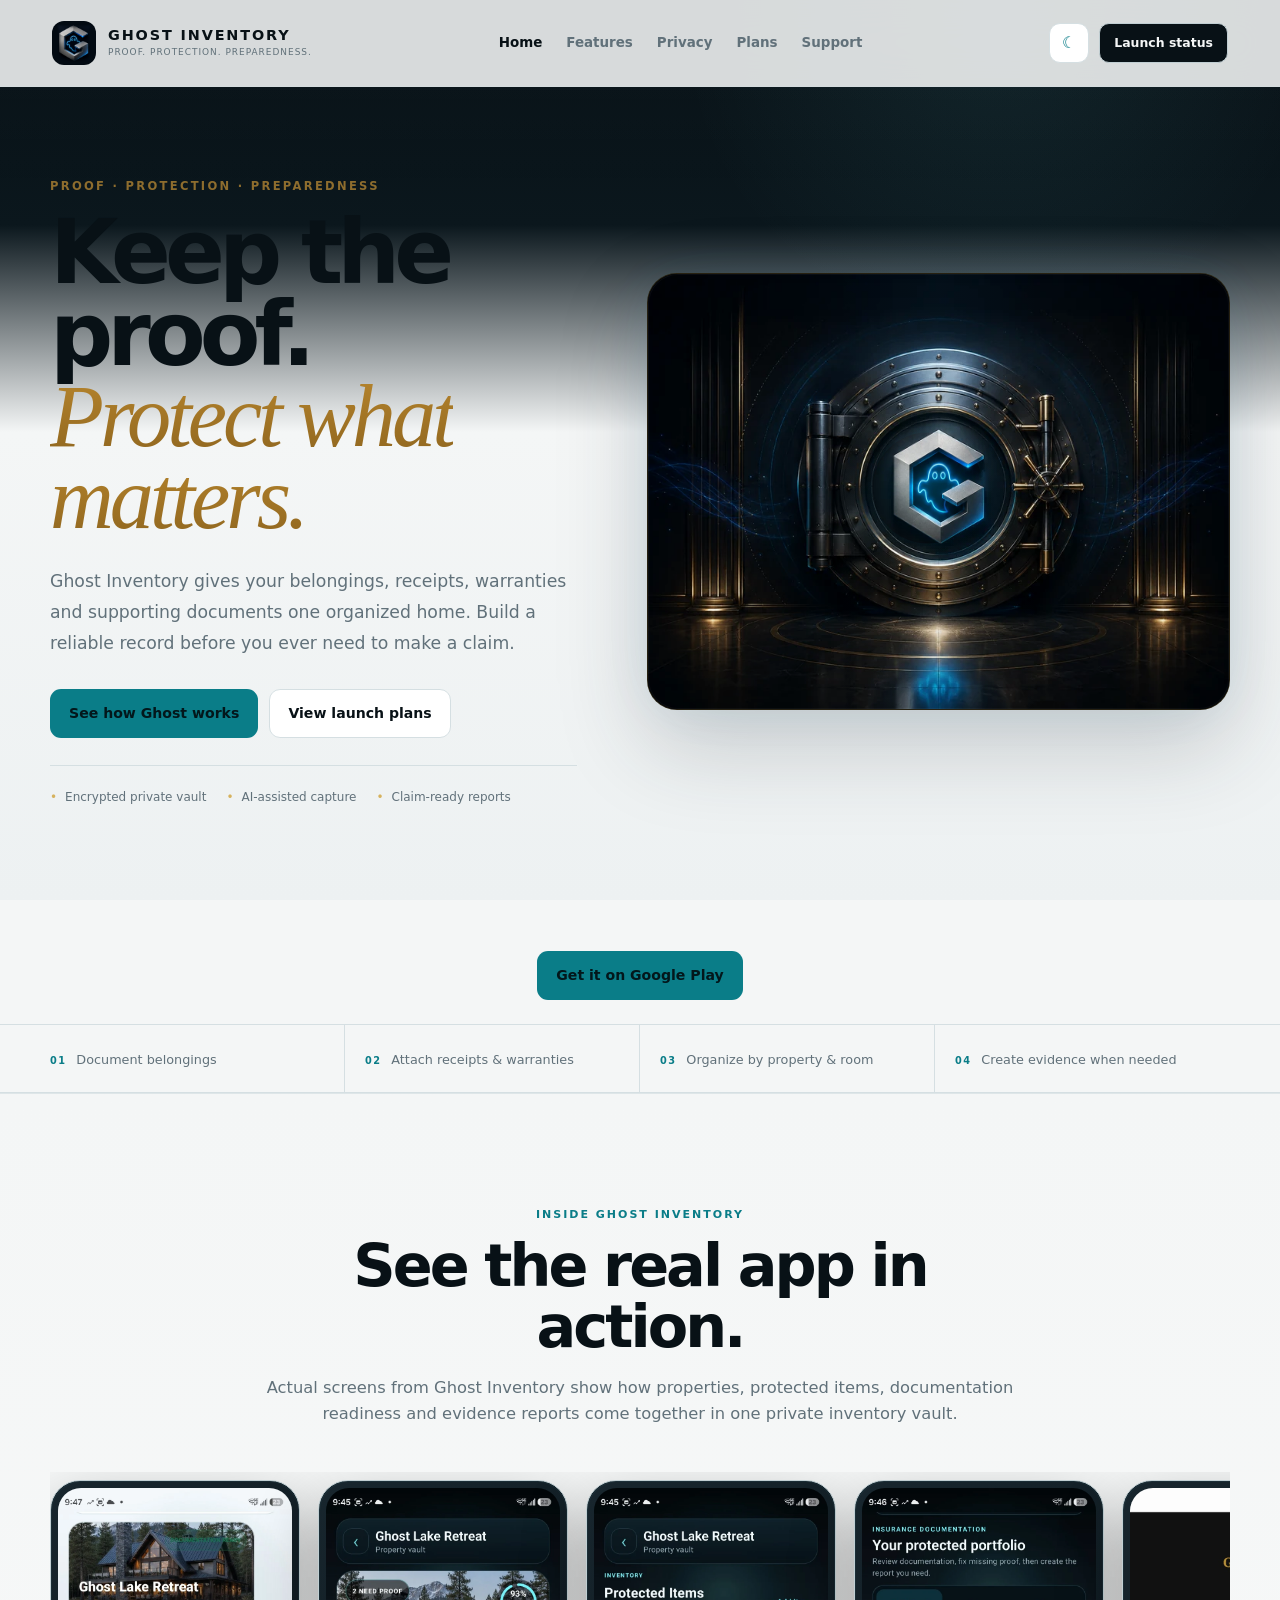
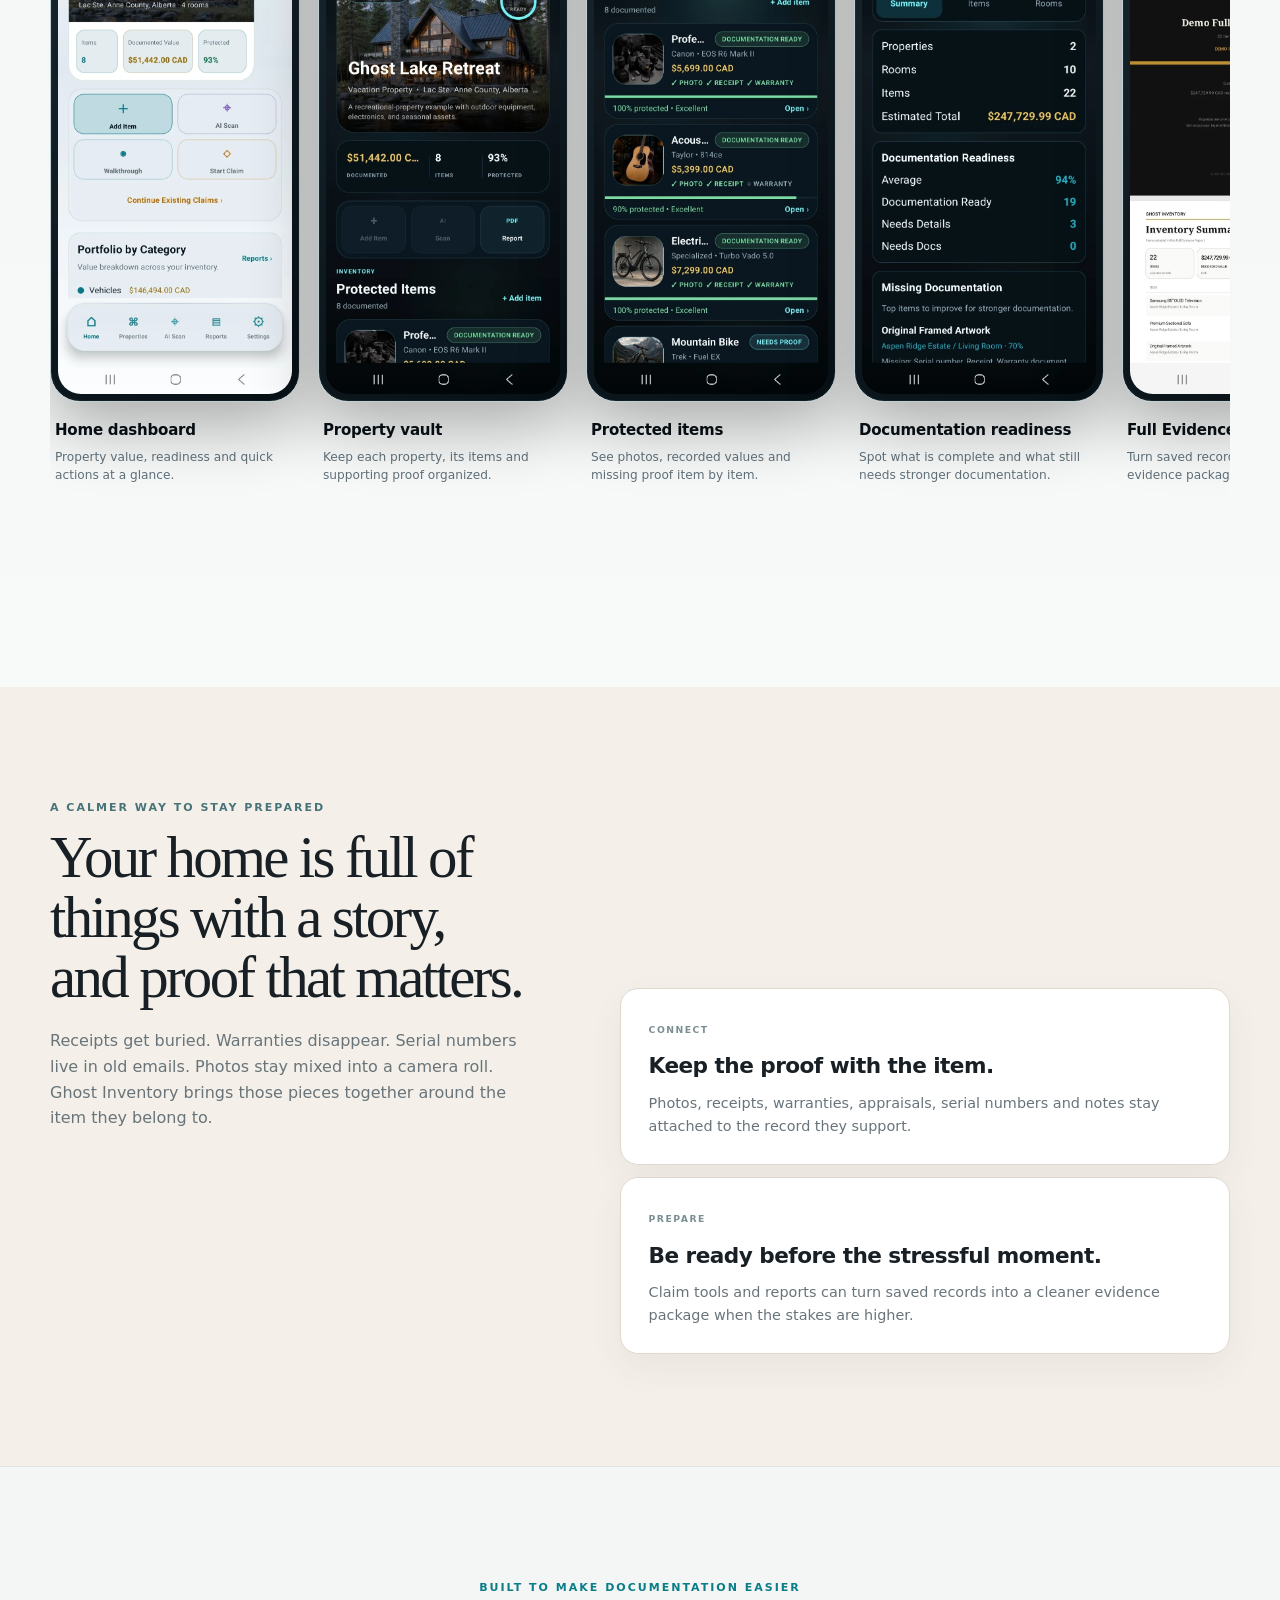
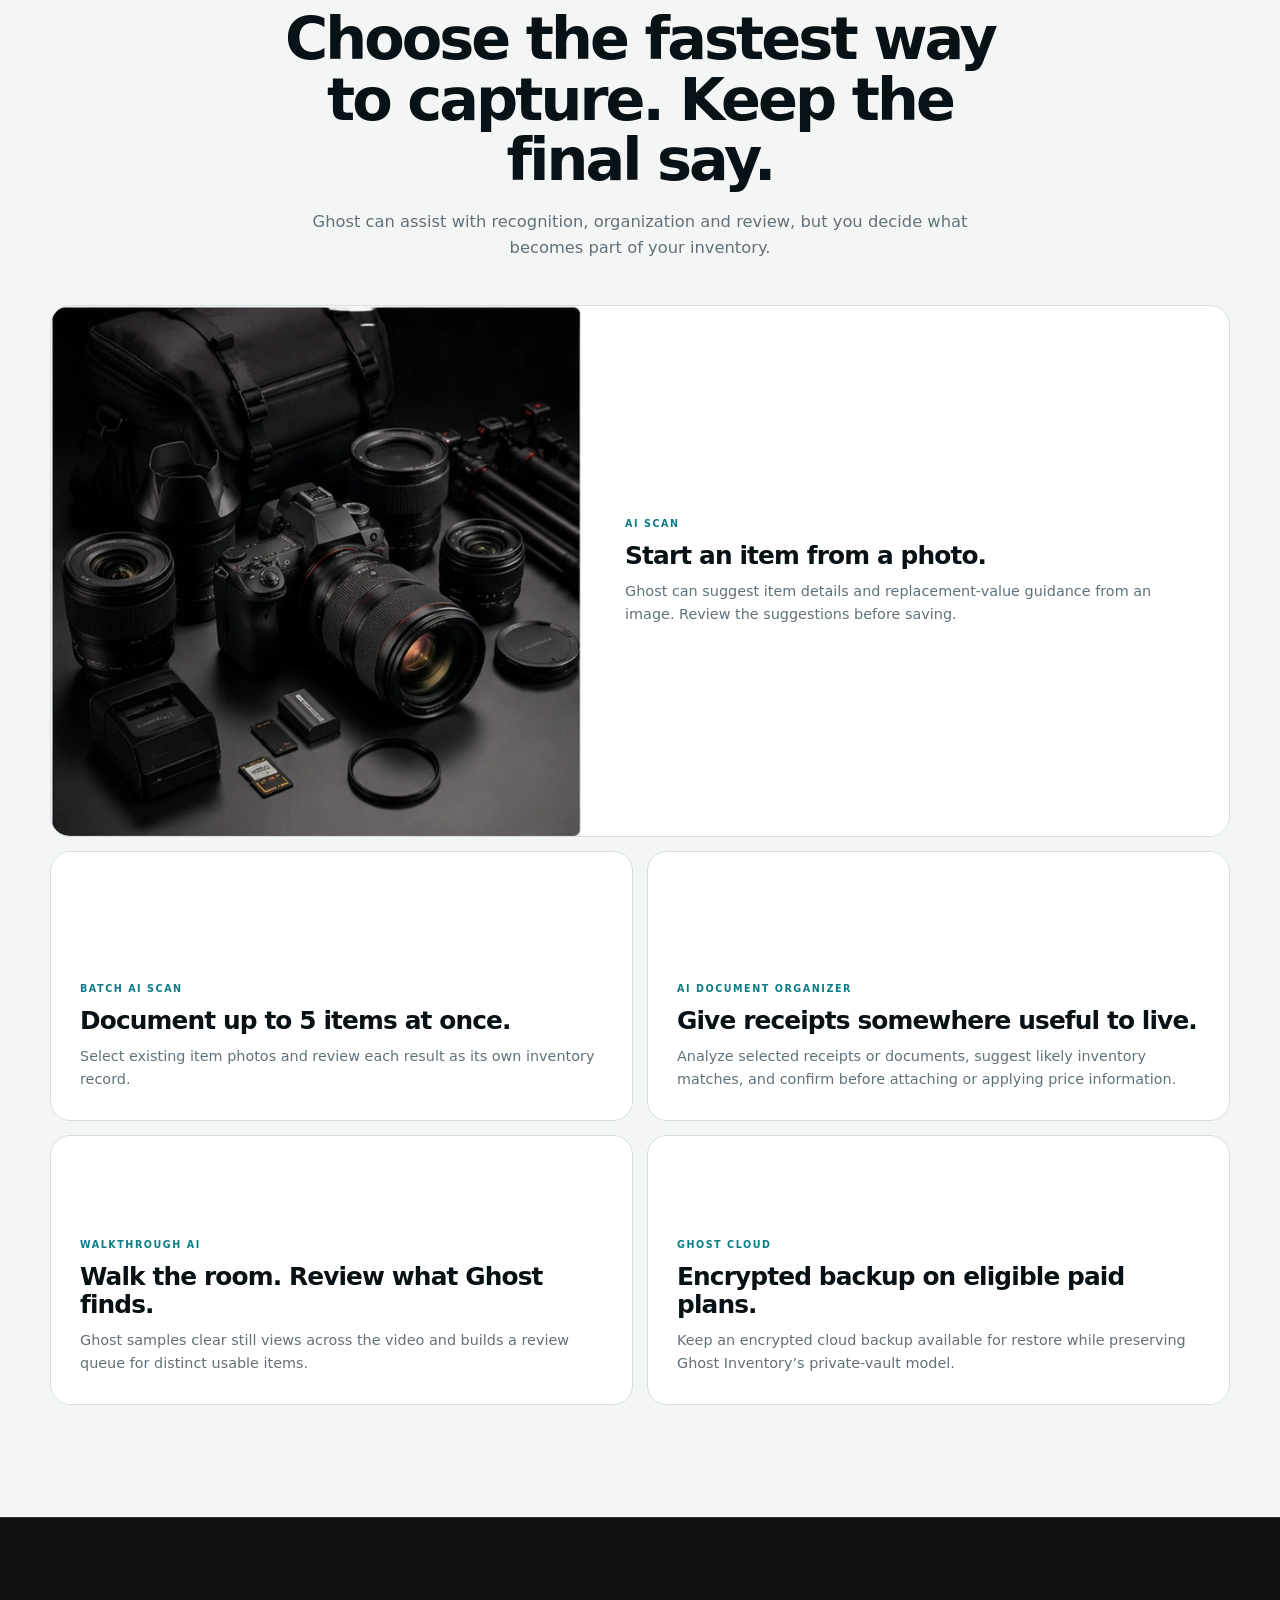
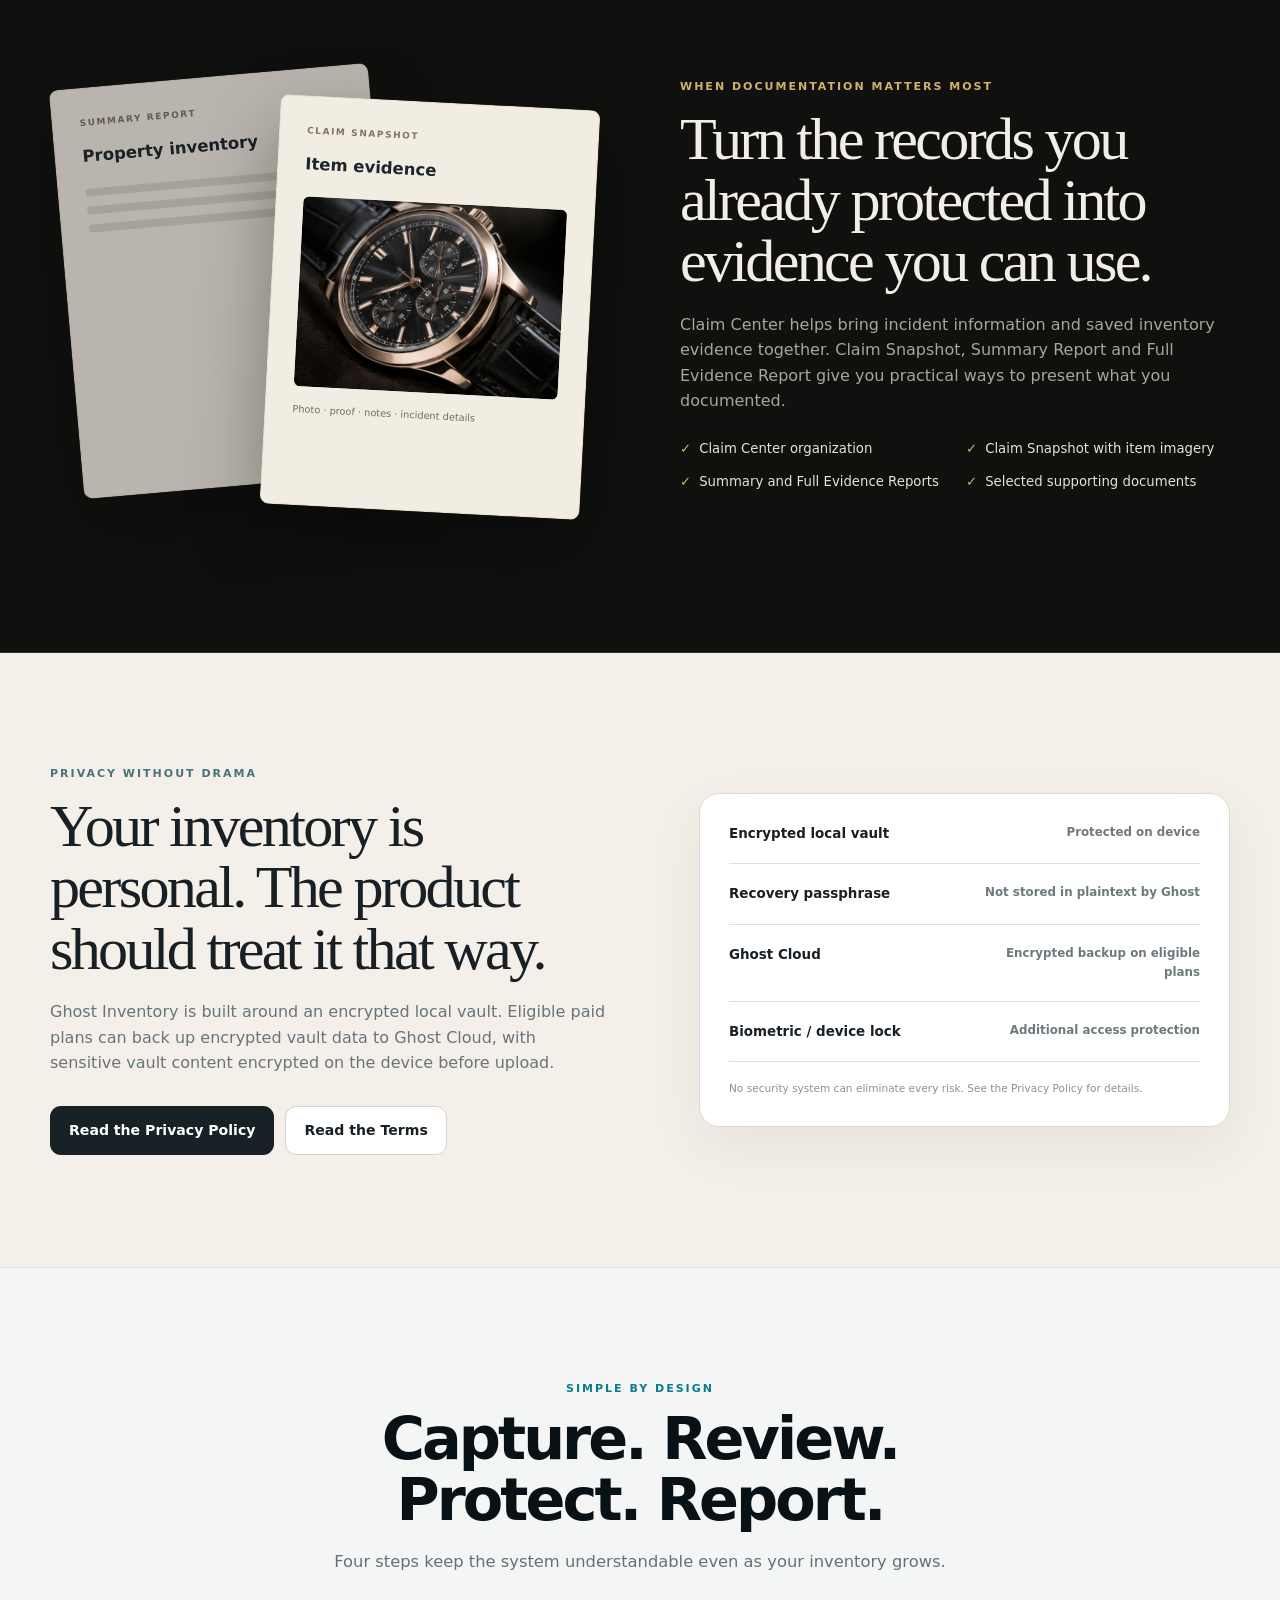
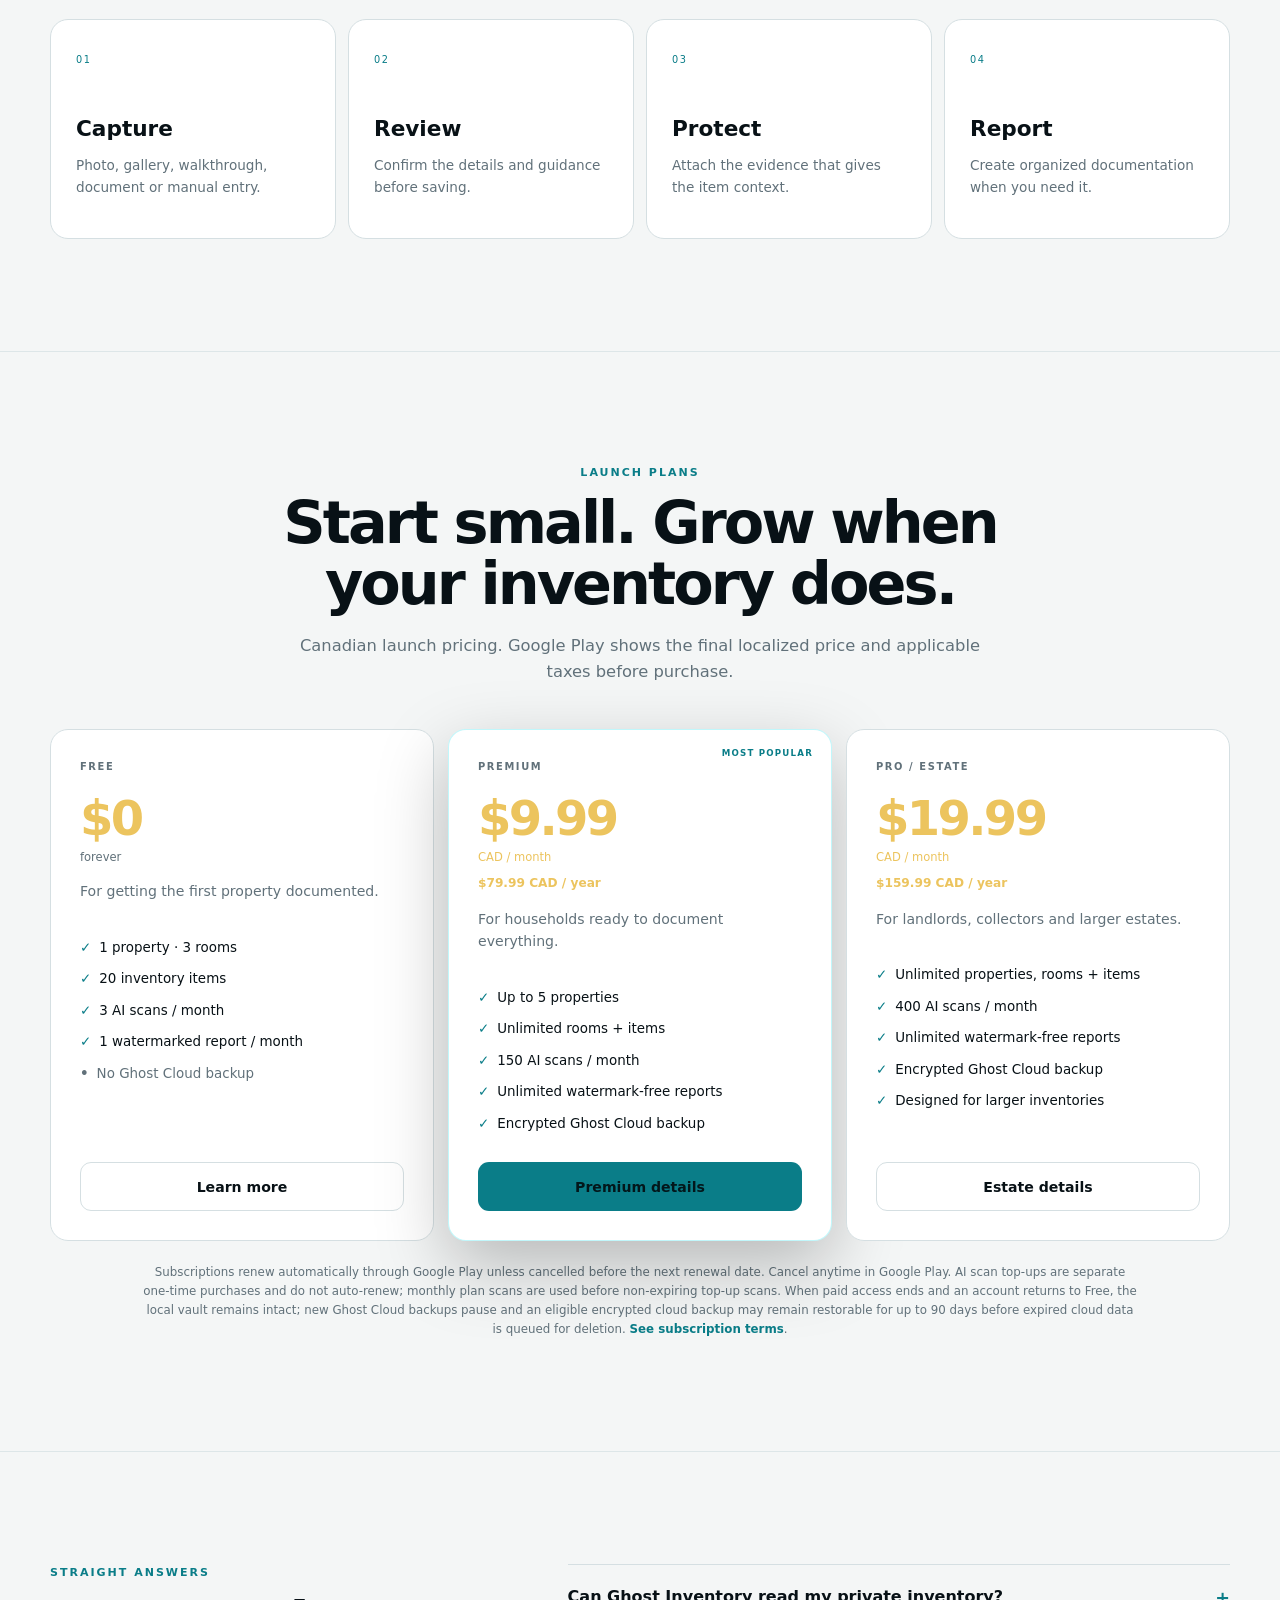
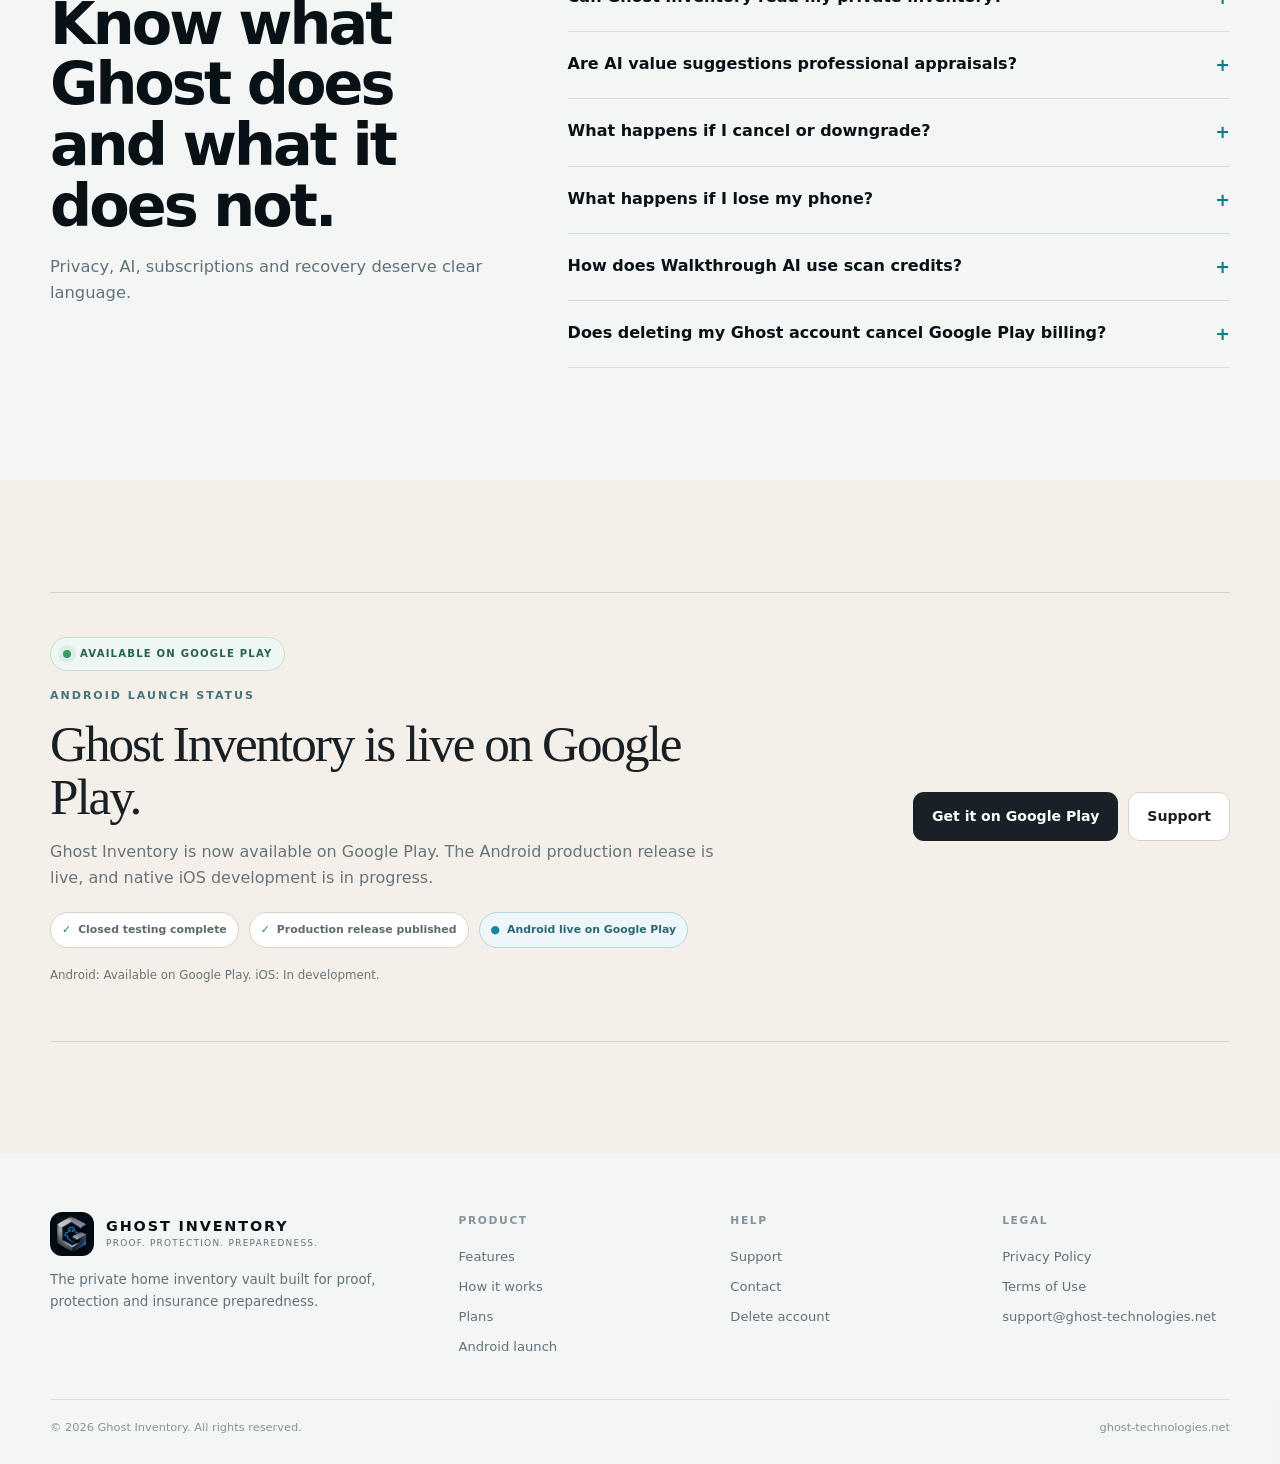
==== commit 3954bf14: "Add files via upload" ====
--- a/index.html
+++ b/index.html
@@ -74,6 +74,7 @@
 </div>
 </div>
 </section>
+<div class="shell"><div class="hero-actions" style="justify-content:center;padding:18px 0 24px"><a class="btn btn-primary" href="https://play.google.com/store/apps/details?id=com.ghostinventory.app">Get it on Google Play</a></div></div>
 <section class="consumer-proof-bar">
 <div class="shell consumer-proof-grid reveal">
 <div><strong>01</strong><span>Document belongings</span></div>
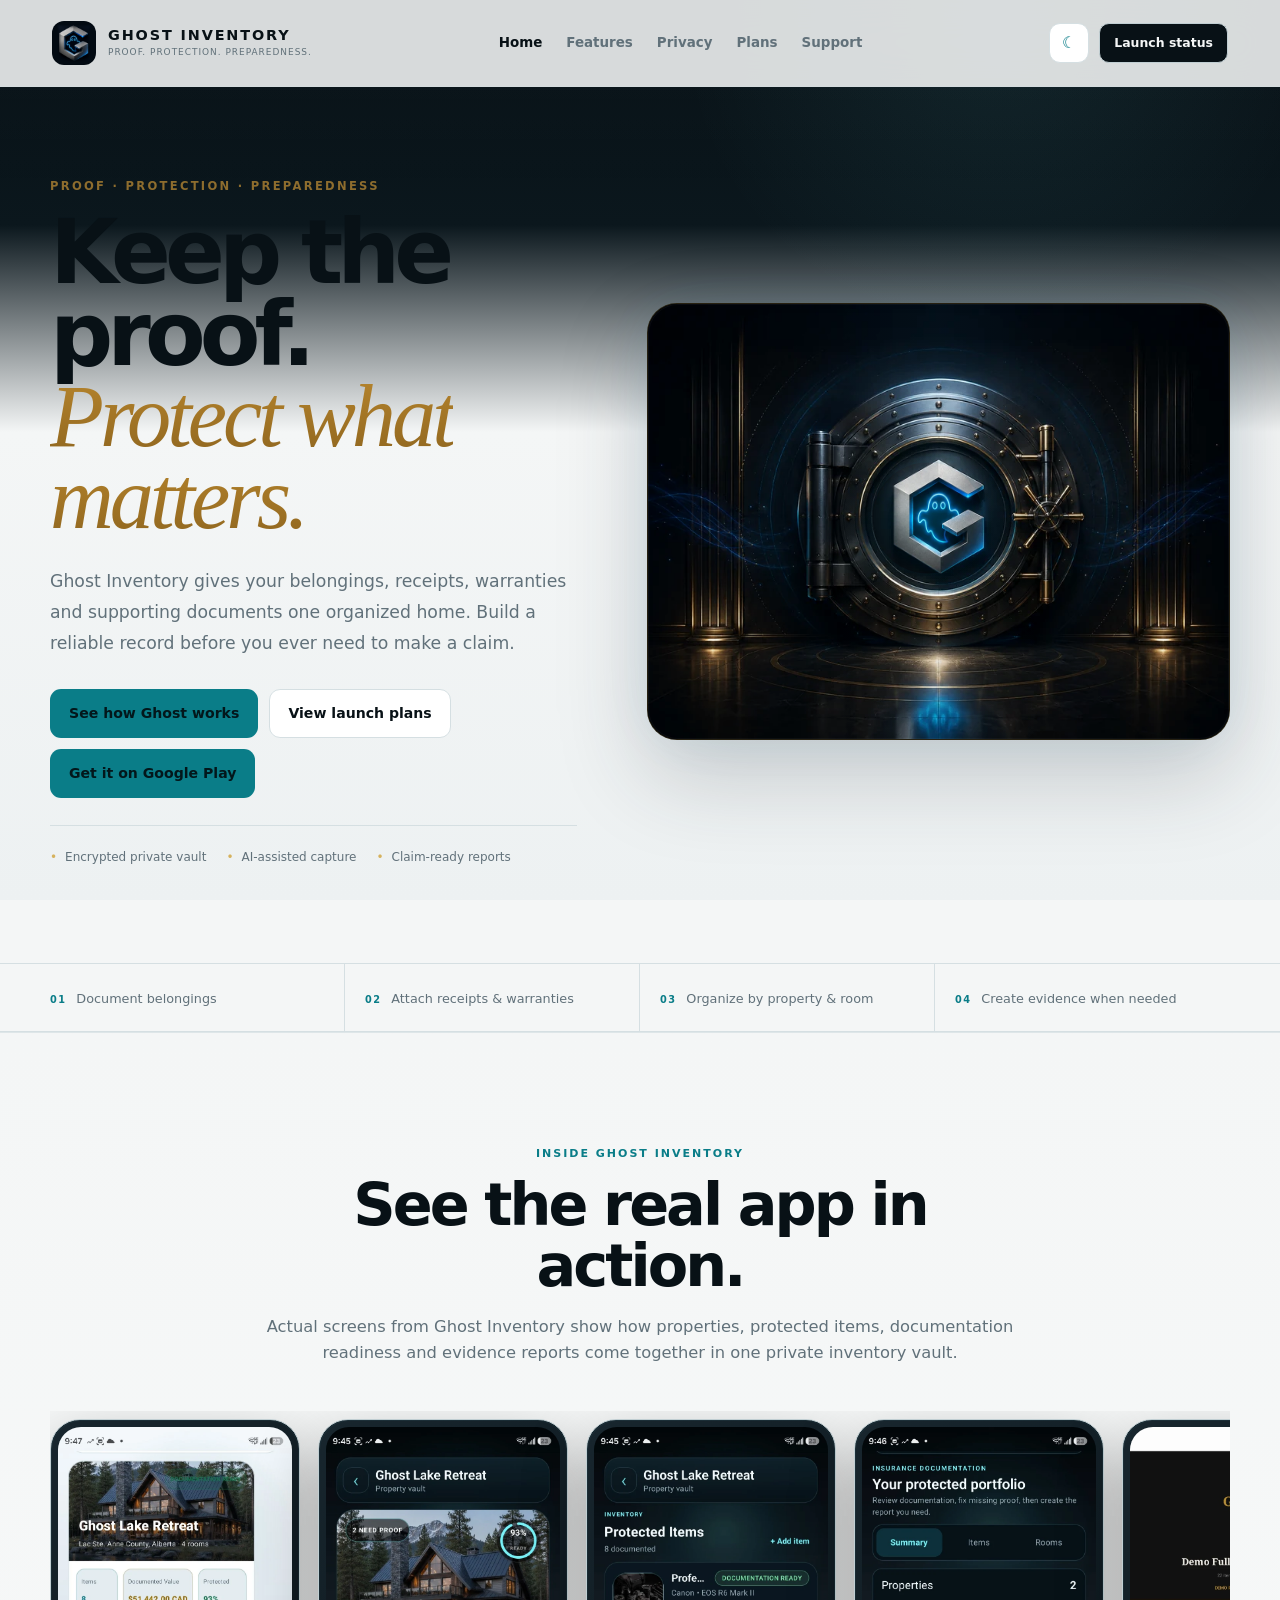
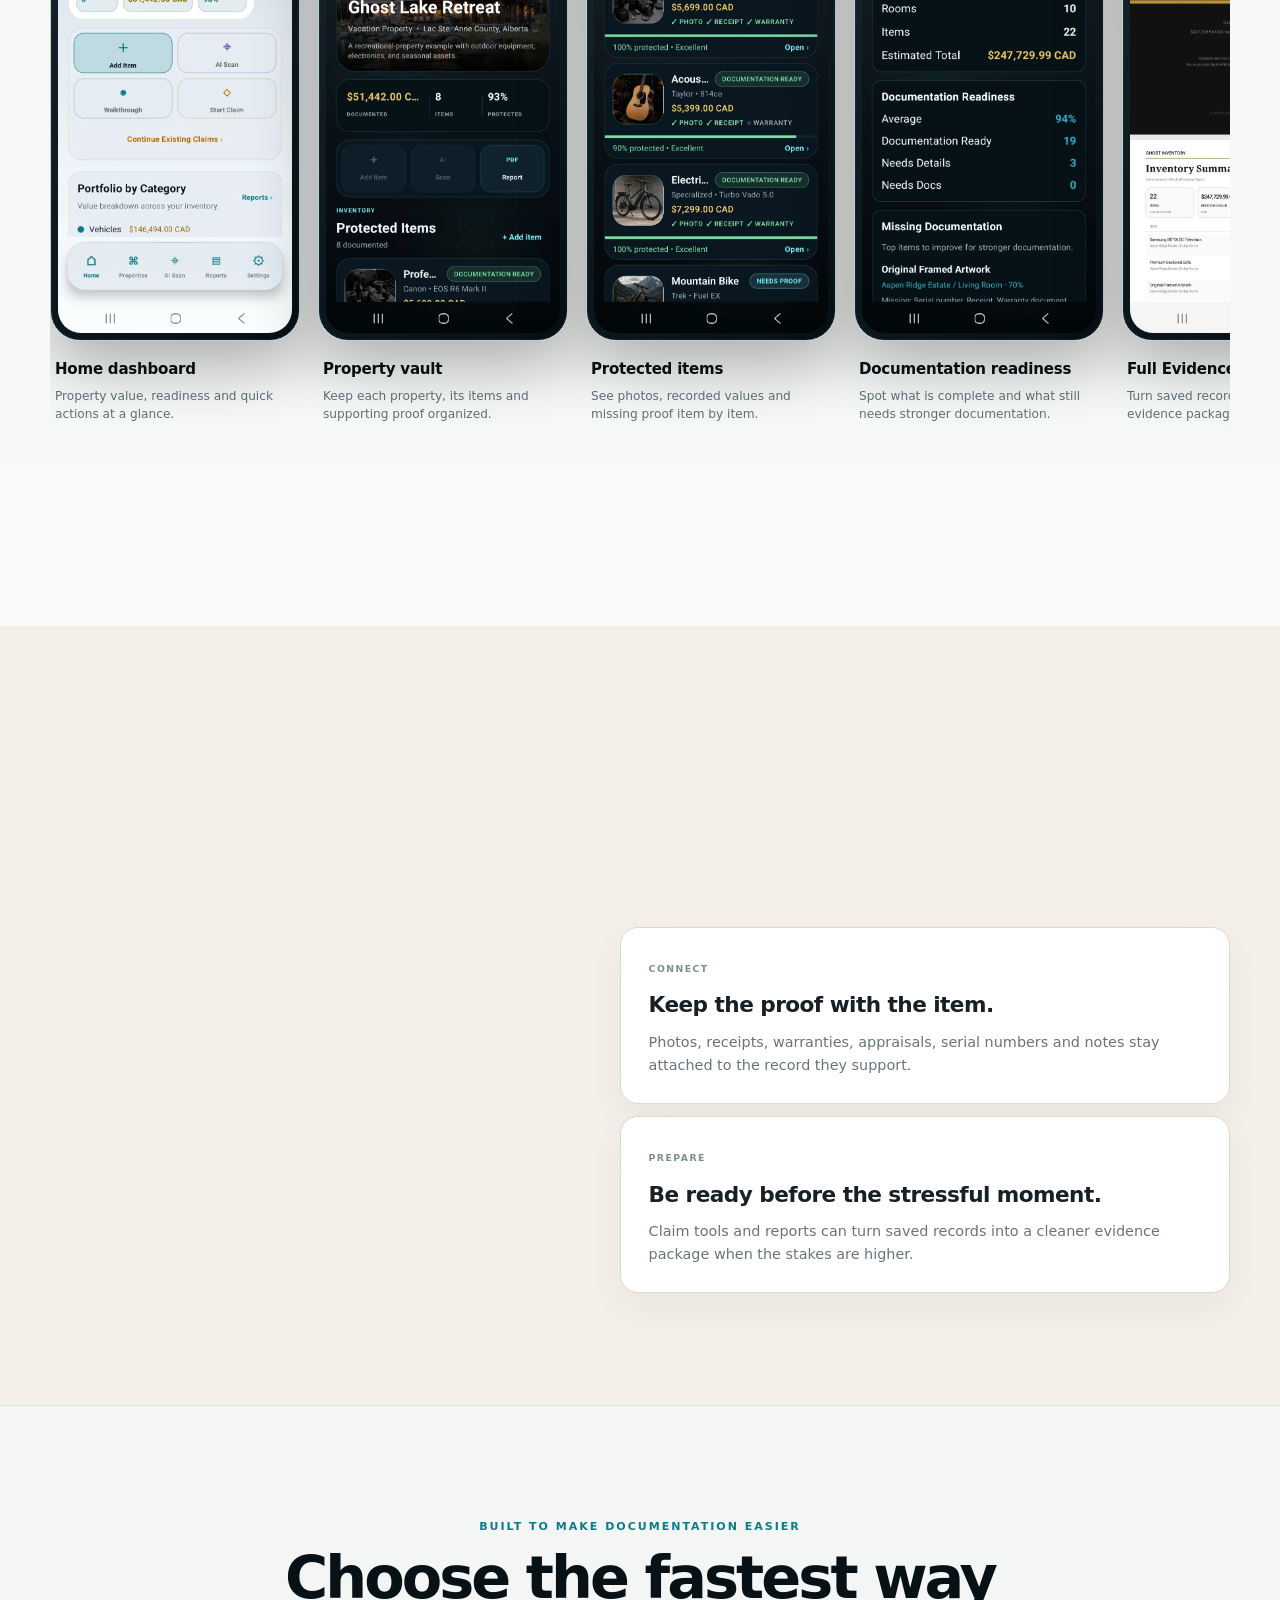
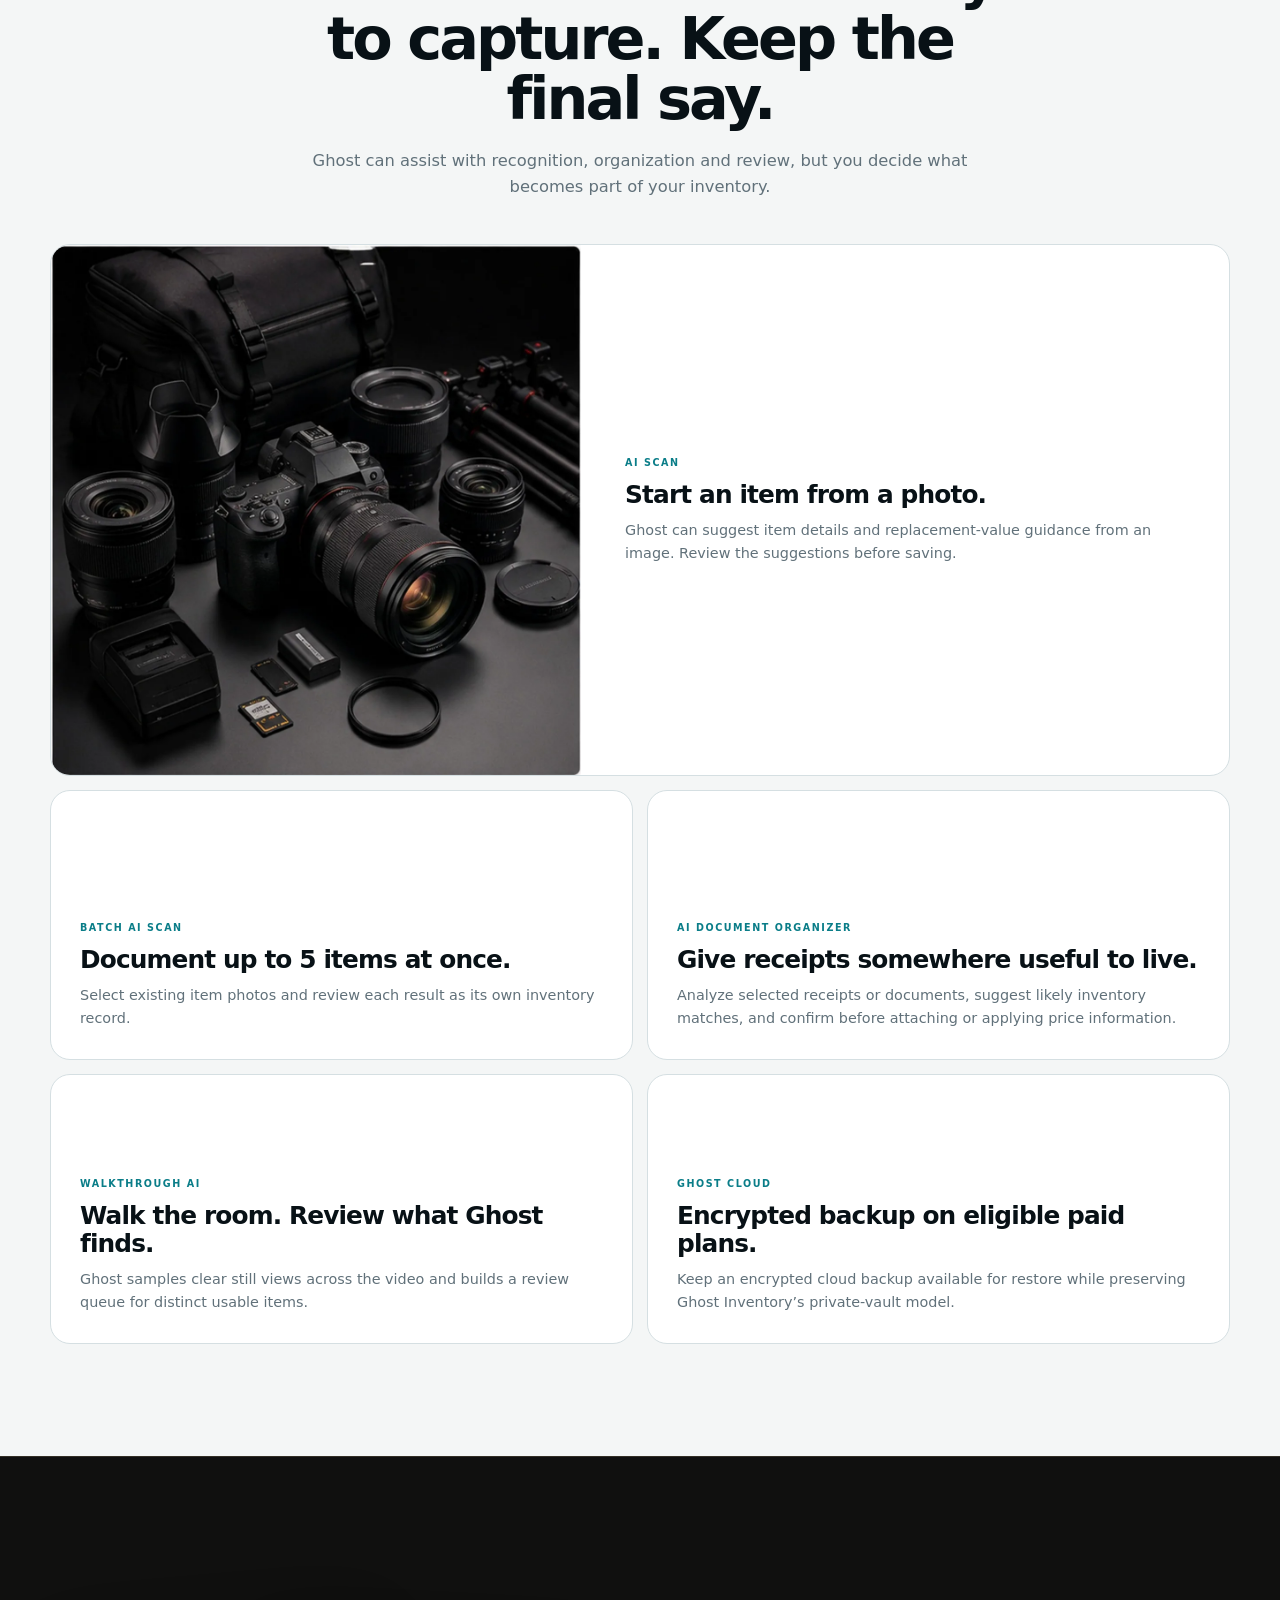
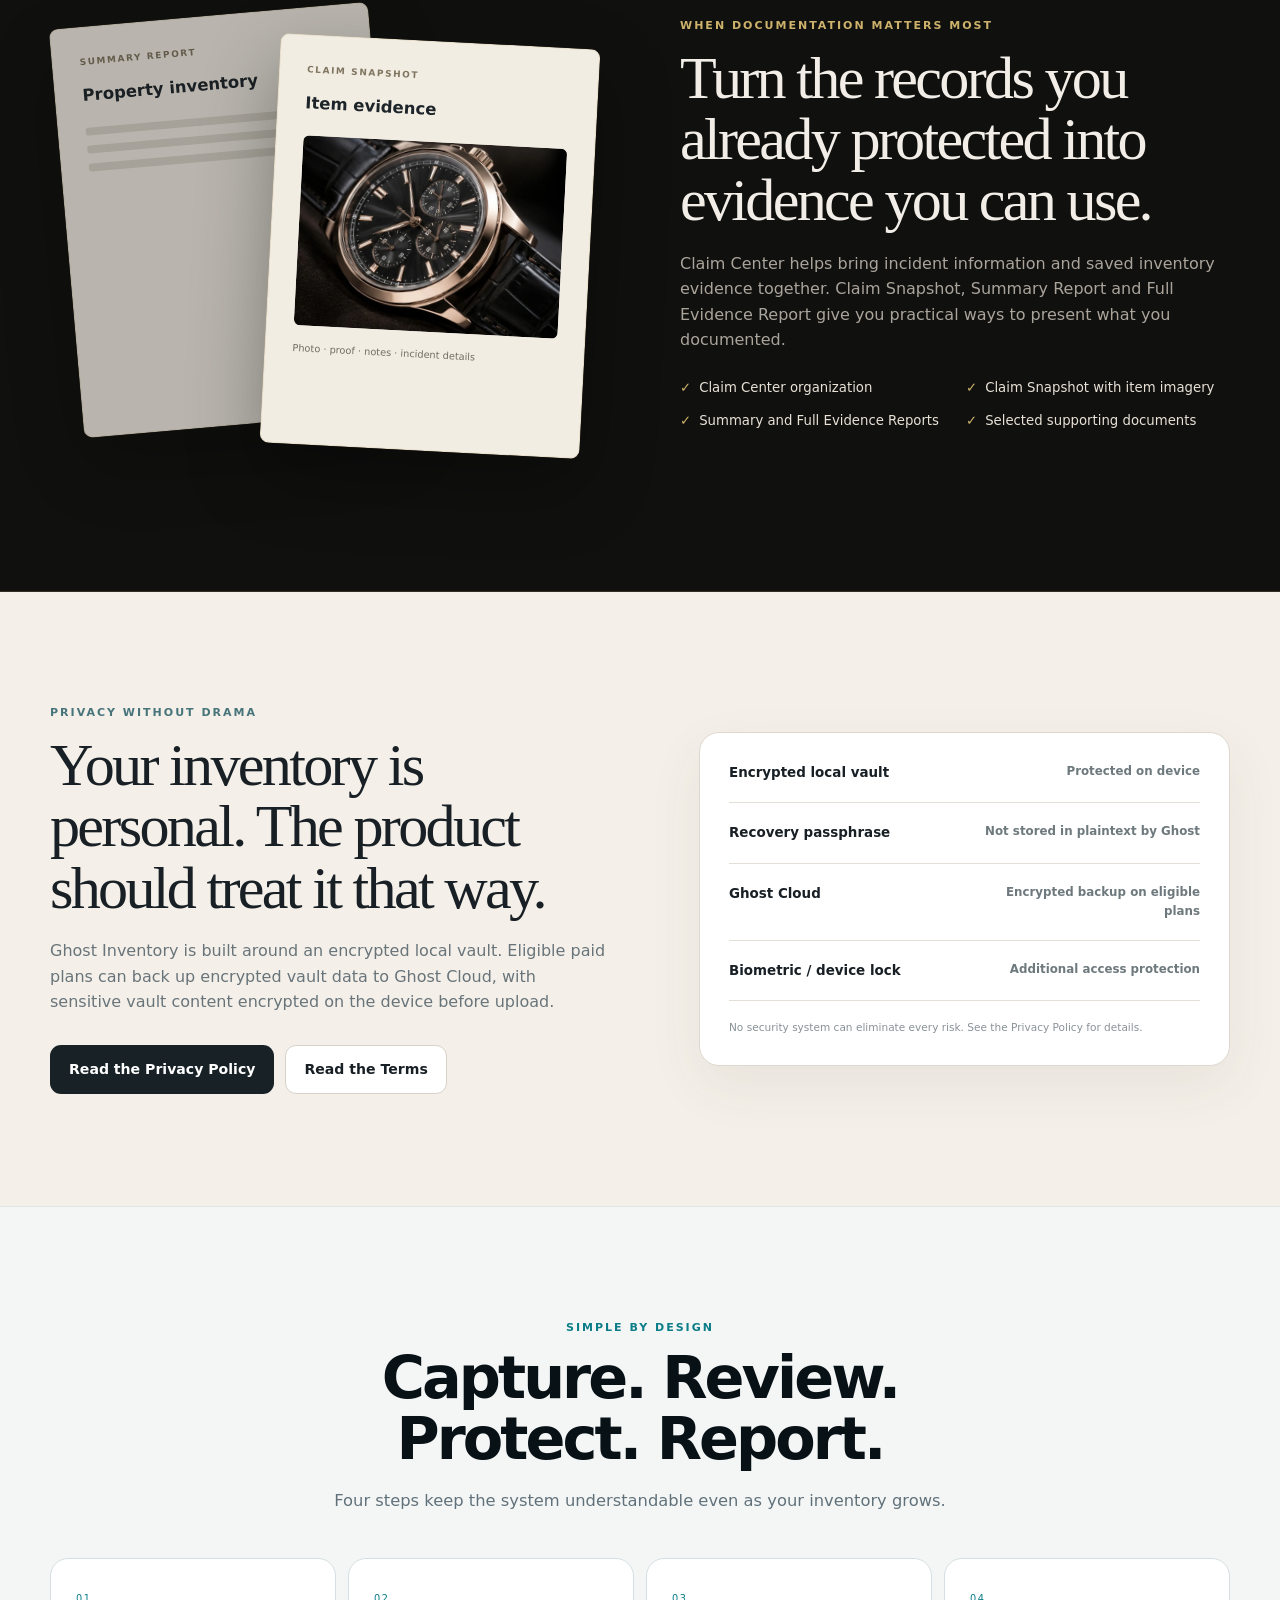
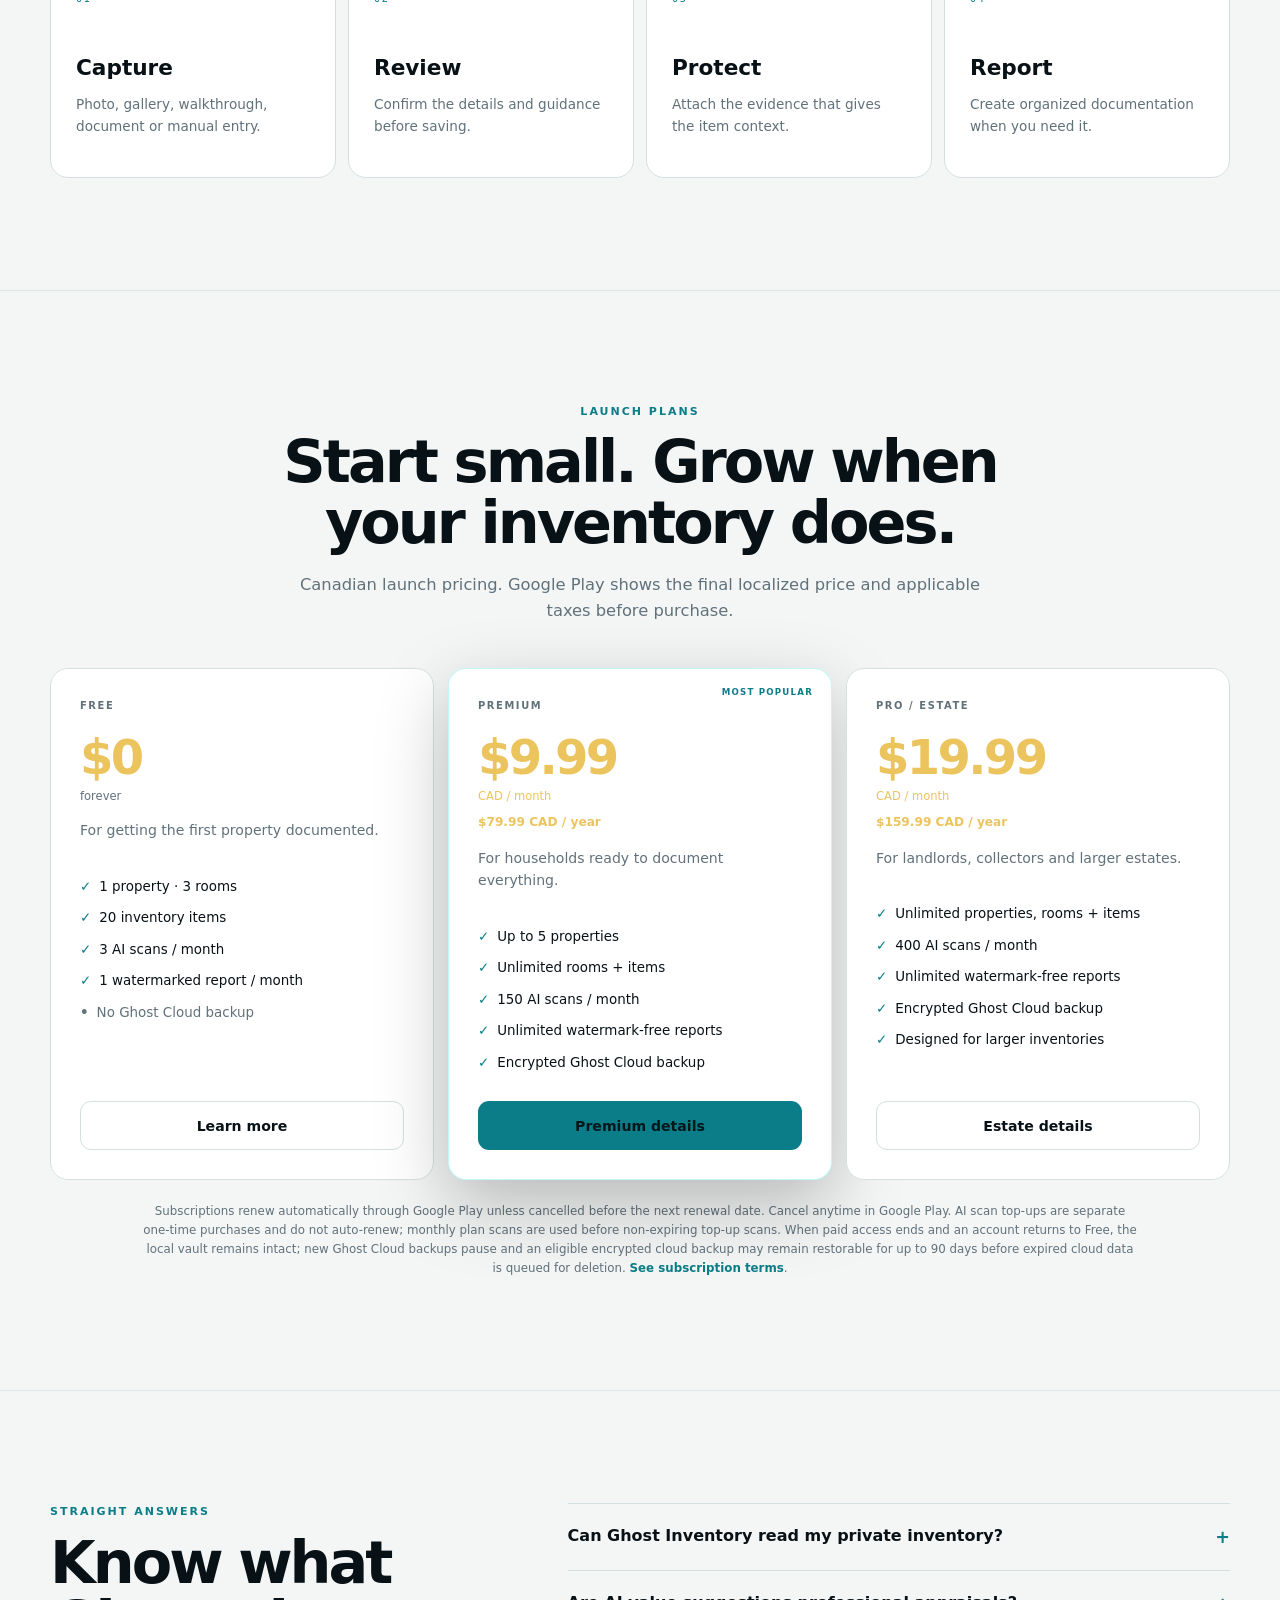
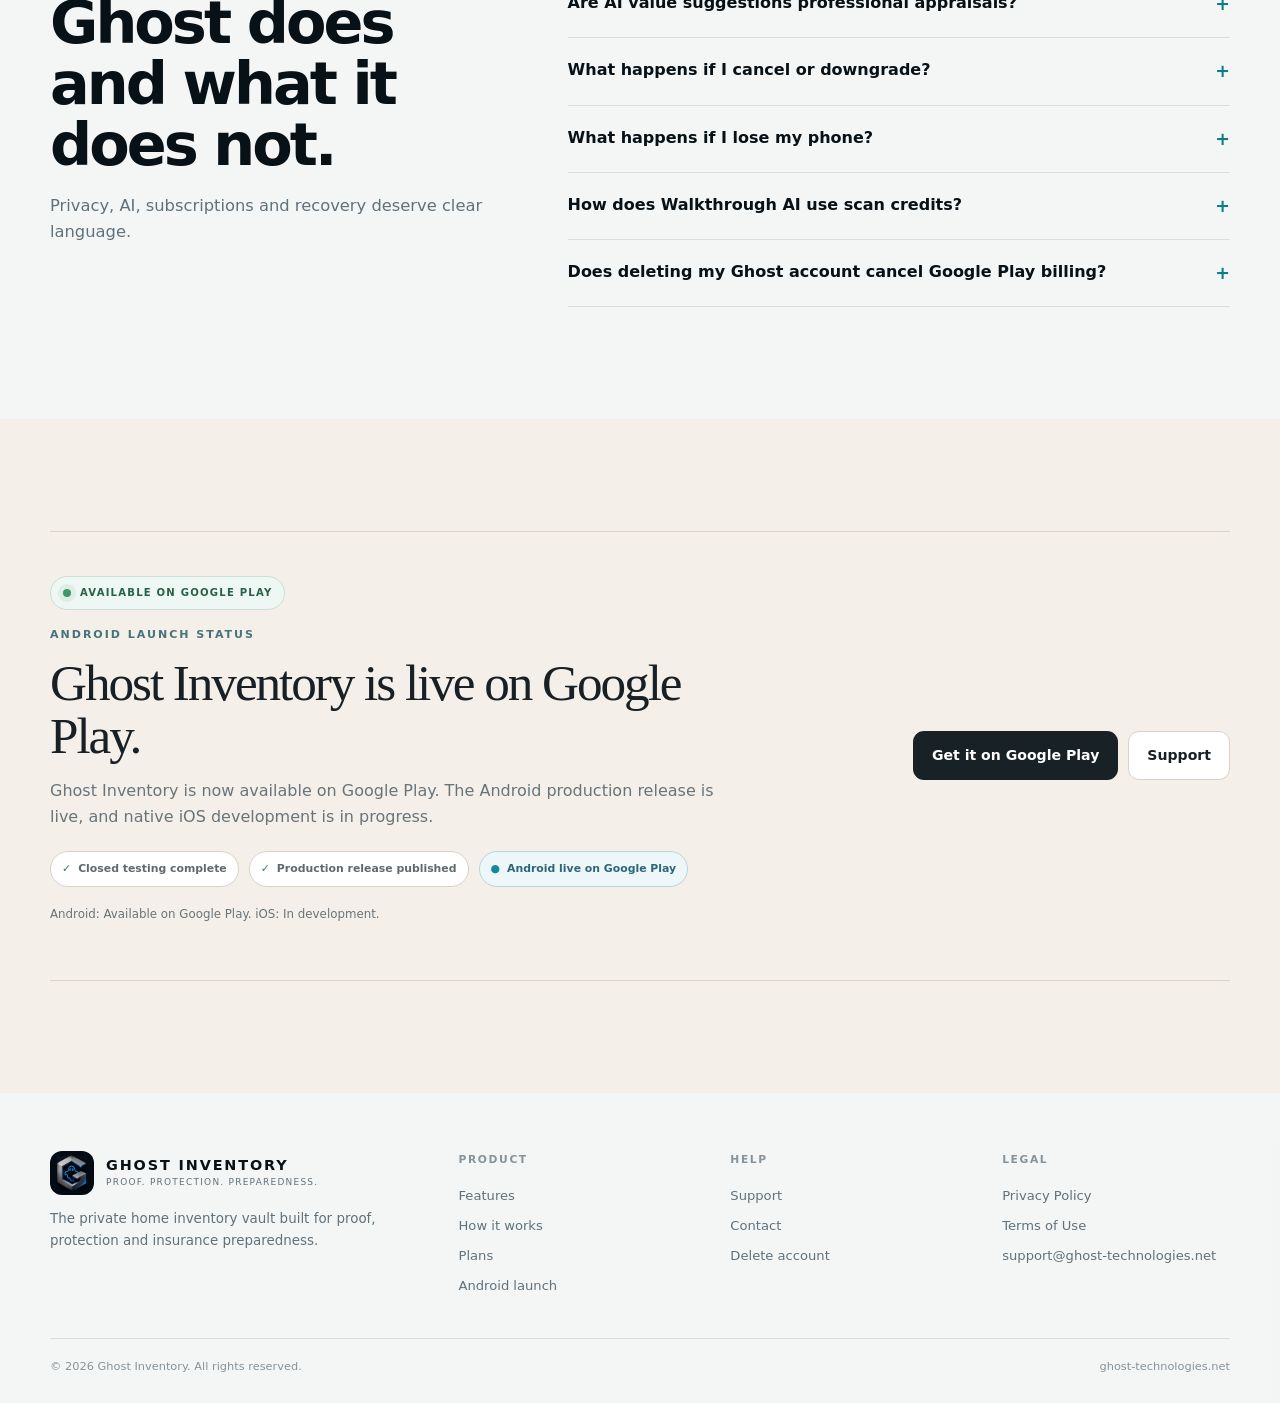
==== commit 35b2649b: "Add files via upload" ====
--- a/index.html
+++ b/index.html
@@ -53,6 +53,7 @@
 <div class="hero-actions">
 <a class="btn btn-primary" href="#features">See how Ghost works</a>
 <a class="btn btn-secondary" href="#plans">View launch plans</a>
+<a class="btn btn-primary" href="https://play.google.com/store/apps/details?id=com.ghostinventory.app">Get it on Google Play</a>
 </div>
 <div class="consumer-trust-line">
 <span>Encrypted private vault</span>
@@ -74,7 +75,6 @@
 </div>
 </div>
 </section>
-<div class="shell"><div class="hero-actions" style="justify-content:center;padding:18px 0 24px"><a class="btn btn-primary" href="https://play.google.com/store/apps/details?id=com.ghostinventory.app">Get it on Google Play</a></div></div>
 <section class="consumer-proof-bar">
 <div class="shell consumer-proof-grid reveal">
 <div><strong>01</strong><span>Document belongings</span></div>
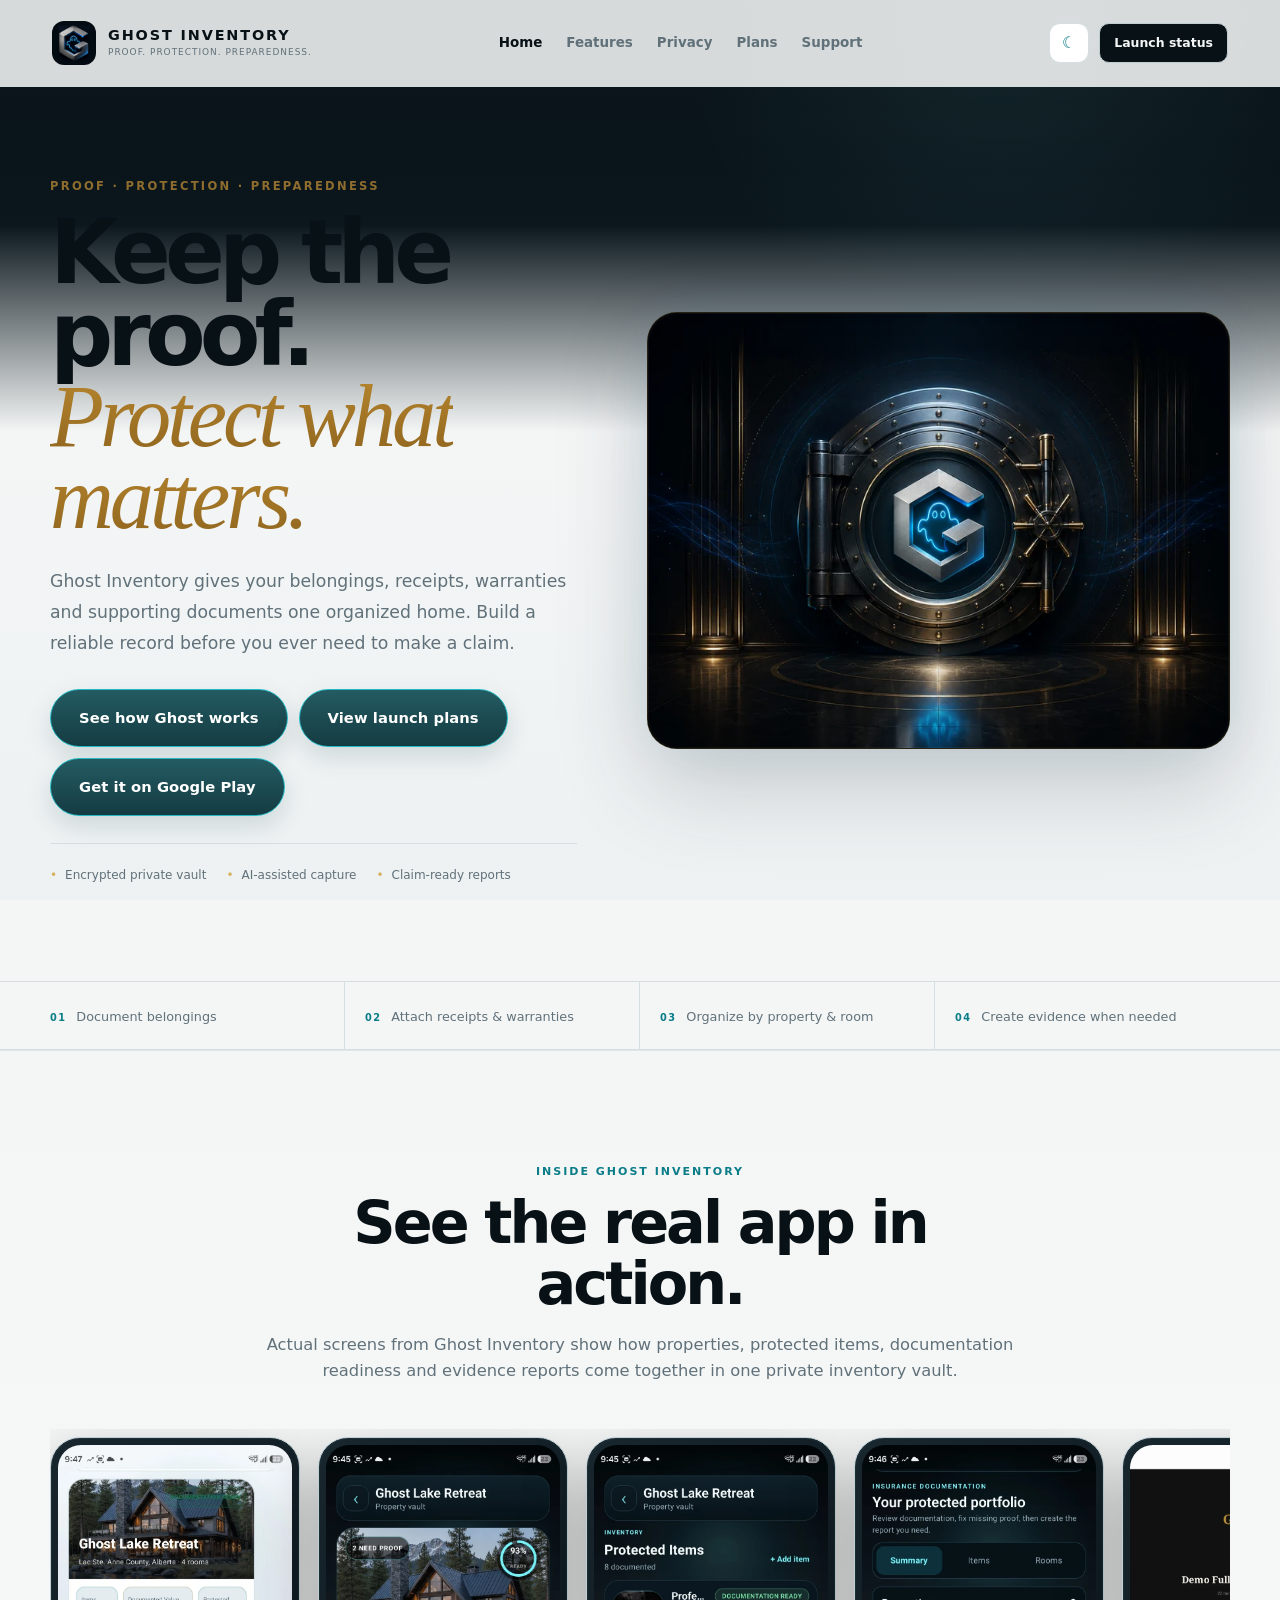
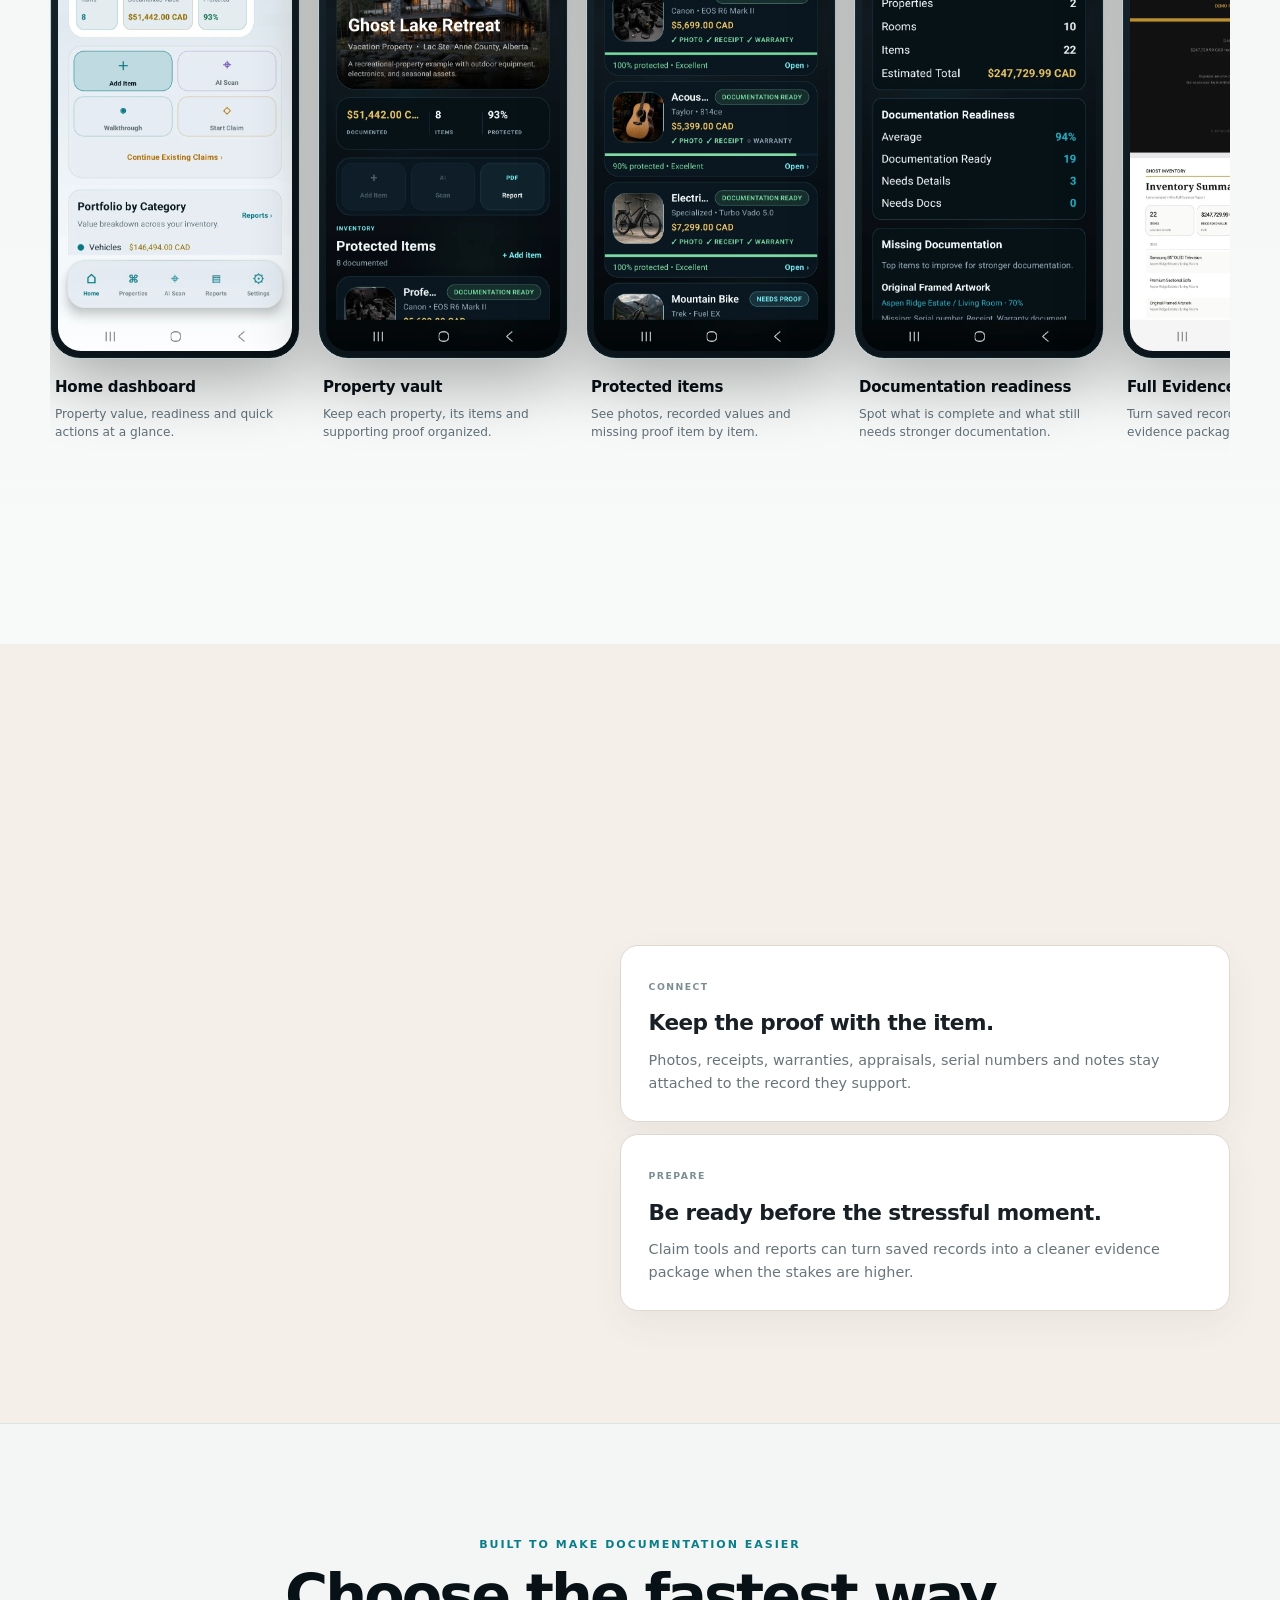
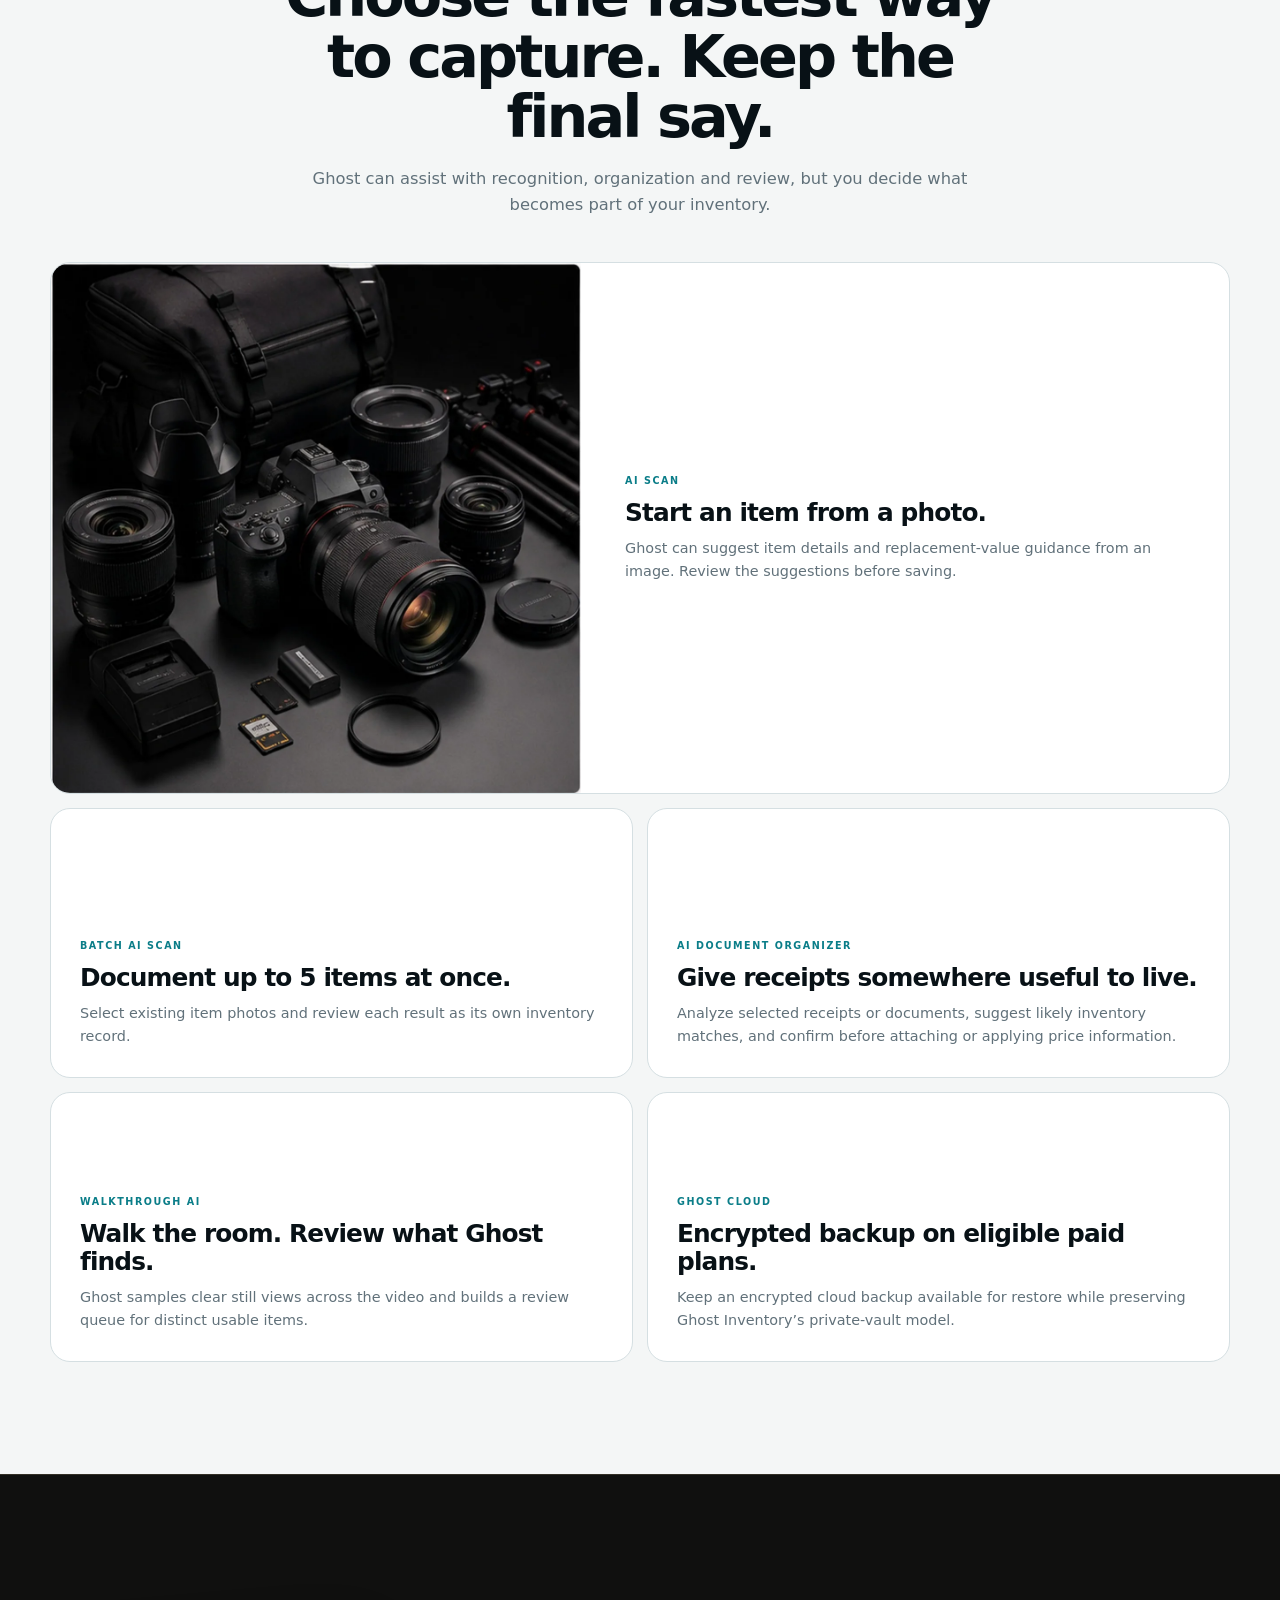
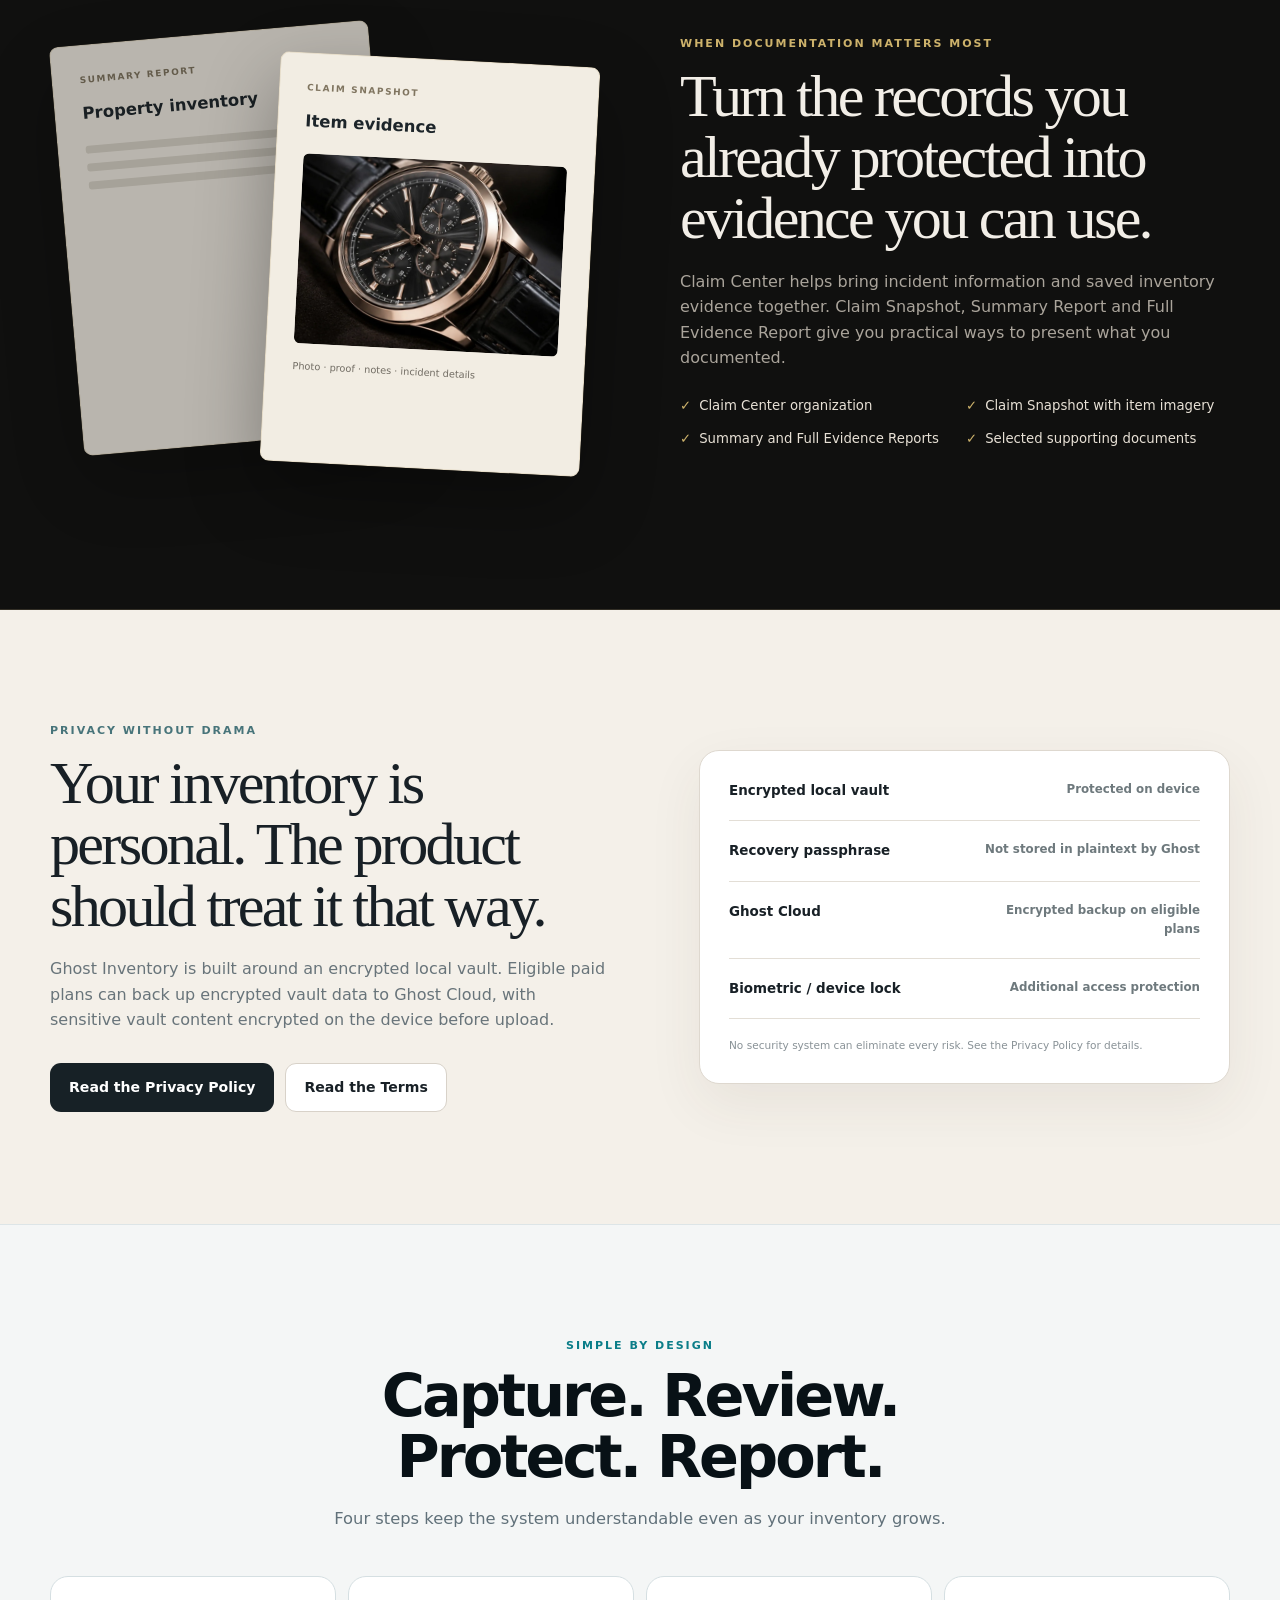
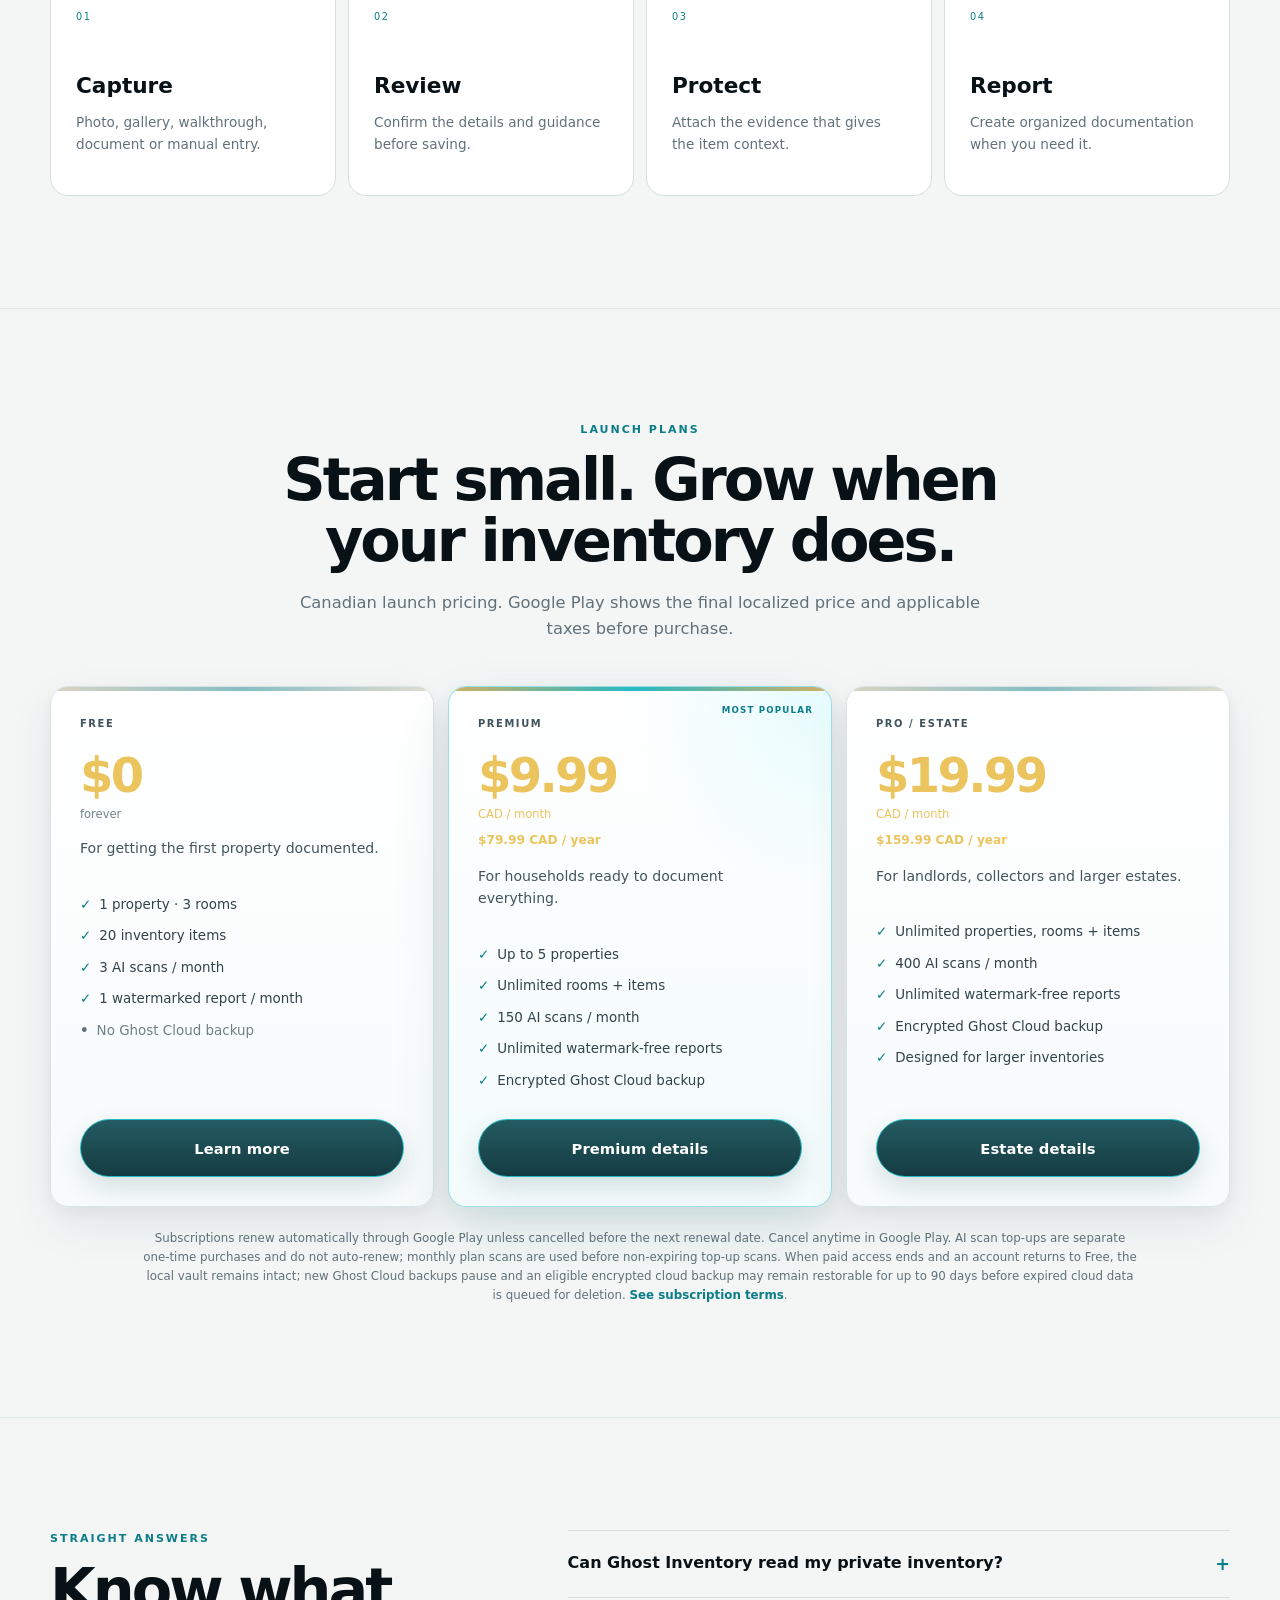
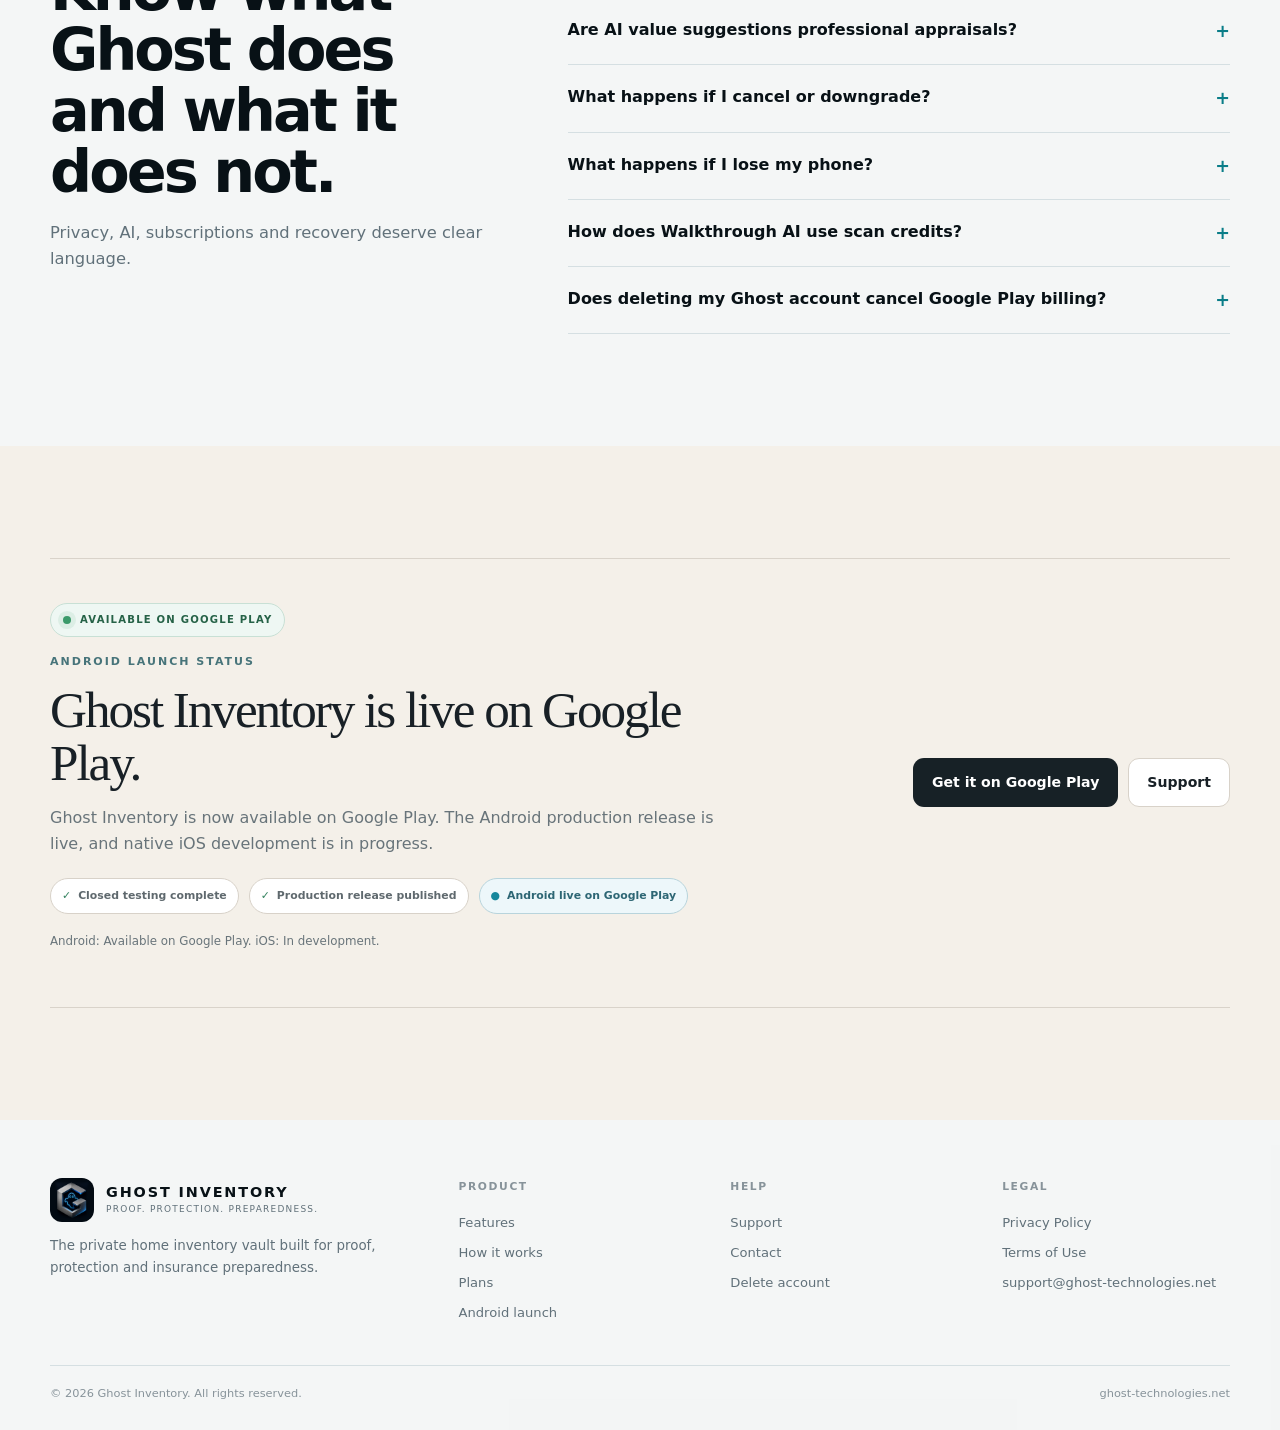
==== commit 36d997ad: "Add files via upload" ====
--- a/index.html
+++ b/index.html
@@ -51,9 +51,9 @@
 <h1>Keep the proof.<br/><span>Protect what matters.</span></h1>
 <p>Ghost Inventory gives your belongings, receipts, warranties and supporting documents one organized home. Build a reliable record before you ever need to make a claim.</p>
 <div class="hero-actions">
-<a class="btn btn-primary" href="#features">See how Ghost works</a>
-<a class="btn btn-secondary" href="#plans">View launch plans</a>
-<a class="btn btn-primary" href="https://play.google.com/store/apps/details?id=com.ghostinventory.app">Get it on Google Play</a>
+<a class="btn btn-primary app-report-btn" href="#features">See how Ghost works</a>
+<a class="btn btn-secondary app-report-btn" href="#plans">View launch plans</a>
+<a class="btn btn-primary app-report-btn" href="https://play.google.com/store/apps/details?id=com.ghostinventory.app">Get it on Google Play</a>
 </div>
 <div class="consumer-trust-line">
 <span>Encrypted private vault</span>
@@ -199,9 +199,9 @@
 <div class="shell">
 <div class="section-head center reveal"><div class="kicker">Launch plans</div><h2>Start small. Grow when your inventory does.</h2><p>Canadian launch pricing. Google Play shows the final localized price and applicable taxes before purchase.</p></div>
 <div class="pricing-grid-new">
-<article class="plan-card reveal"><div class="plan-name"><span>FREE</span><strong style="color:#ECC45E">$0</strong><small>forever</small></div><p>For getting the first property documented.</p><ul><li>1 property · 3 rooms</li><li>20 inventory items</li><li>3 AI scans / month</li><li>1 watermarked report / month</li><li class="muted-li">No Ghost Cloud backup</li></ul><a class="btn btn-secondary" href="/support/">Learn more</a></article>
-<article class="plan-card featured reveal"><div class="plan-badge">MOST POPULAR</div><div class="plan-name"><span>PREMIUM</span><strong style="color:#ECC45E">$9.99</strong><small style="color:#ECC45E">CAD / month</small></div><div class="annual" style="color:#ECC45E">$79.99 CAD / year</div><p>For households ready to document everything.</p><ul><li>Up to 5 properties</li><li>Unlimited rooms + items</li><li>150 AI scans / month</li><li>Unlimited watermark-free reports</li><li>Encrypted Ghost Cloud backup</li></ul><a class="btn btn-primary" href="/support/">Premium details</a></article>
-<article class="plan-card reveal"><div class="plan-name"><span>PRO / ESTATE</span><strong style="color:#ECC45E">$19.99</strong><small style="color:#ECC45E">CAD / month</small></div><div class="annual" style="color:#ECC45E">$159.99 CAD / year</div><p>For landlords, collectors and larger estates.</p><ul><li>Unlimited properties, rooms + items</li><li>400 AI scans / month</li><li>Unlimited watermark-free reports</li><li>Encrypted Ghost Cloud backup</li><li>Designed for larger inventories</li></ul><a class="btn btn-secondary" href="/support/">Estate details</a></article>
+<article class="plan-card reveal"><div class="plan-name"><span>FREE</span><strong style="color:#ECC45E">$0</strong><small>forever</small></div><p>For getting the first property documented.</p><ul><li>1 property · 3 rooms</li><li>20 inventory items</li><li>3 AI scans / month</li><li>1 watermarked report / month</li><li class="muted-li">No Ghost Cloud backup</li></ul><a class="btn btn-secondary app-report-btn" href="/support/">Learn more</a></article>
+<article class="plan-card featured reveal"><div class="plan-badge">MOST POPULAR</div><div class="plan-name"><span>PREMIUM</span><strong style="color:#ECC45E">$9.99</strong><small style="color:#ECC45E">CAD / month</small></div><div class="annual" style="color:#ECC45E">$79.99 CAD / year</div><p>For households ready to document everything.</p><ul><li>Up to 5 properties</li><li>Unlimited rooms + items</li><li>150 AI scans / month</li><li>Unlimited watermark-free reports</li><li>Encrypted Ghost Cloud backup</li></ul><a class="btn btn-primary app-report-btn" href="/support/">Premium details</a></article>
+<article class="plan-card reveal"><div class="plan-name"><span>PRO / ESTATE</span><strong style="color:#ECC45E">$19.99</strong><small style="color:#ECC45E">CAD / month</small></div><div class="annual" style="color:#ECC45E">$159.99 CAD / year</div><p>For landlords, collectors and larger estates.</p><ul><li>Unlimited properties, rooms + items</li><li>400 AI scans / month</li><li>Unlimited watermark-free reports</li><li>Encrypted Ghost Cloud backup</li><li>Designed for larger inventories</li></ul><a class="btn btn-secondary app-report-btn" href="/support/">Estate details</a></article>
 </div>
 <p class="price-note">Subscriptions renew automatically through Google Play unless cancelled before the next renewal date. Cancel anytime in Google Play. AI scan top-ups are separate one-time purchases and do not auto-renew; monthly plan scans are used before non-expiring top-up scans.
 When paid access ends and an account returns to Free, the local vault remains intact; new Ghost Cloud backups pause and an eligible encrypted cloud backup may remain restorable for up to 90 days before expired cloud data is queued for deletion. <a href="/terms/#plans">See subscription terms</a>.</p>
--- a/assets/css/styles-v7.css
+++ b/assets/css/styles-v7.css
@@ -262,3 +262,91 @@
 /* V7 cache-safe hero fix: versioned CSS/JS prevents stale V5/V6 assets from rendering new hero markup incorrectly. */
 .consumer-hero-copy h1 span{color:#d9ad4d!important;background:linear-gradient(180deg,#f3d68f 0%,#d9ad4d 55%,#ad7923 100%);-webkit-background-clip:text;background-clip:text;-webkit-text-fill-color:transparent;text-shadow:none}
 :root[data-theme="light"] .consumer-hero-copy h1 span{background:linear-gradient(180deg,#b9872e 0%,#8d641e 100%);-webkit-background-clip:text;background-clip:text;-webkit-text-fill-color:transparent}
+
+/* V11: app report-button treatment — intentionally limited to the 6 requested homepage buttons */
+.app-report-btn{
+  min-height:58px;
+  padding:13px 28px;
+  border:1.5px solid var(--cyan) !important;
+  border-radius:999px !important;
+  background:linear-gradient(180deg,rgba(31,103,111,.58),rgba(10,43,49,.82)) !important;
+  color:#f4f7f8 !important;
+  font-size:.92rem;
+  font-weight:850;
+  letter-spacing:.005em;
+  box-shadow:inset 0 0 0 1px rgba(119,237,245,.045),0 10px 26px rgba(0,0,0,.16);
+  transition:transform .18s ease,border-color .18s ease,background .18s ease,box-shadow .18s ease !important;
+}
+.app-report-btn:hover{
+  transform:translateY(-1px);
+  border-color:#9af5fa !important;
+  background:linear-gradient(180deg,rgba(39,126,135,.66),rgba(12,53,60,.88)) !important;
+  box-shadow:inset 0 0 0 1px rgba(119,237,245,.07),0 12px 30px rgba(0,0,0,.20);
+}
+.app-report-btn:focus-visible{
+  outline:3px solid rgba(119,237,245,.28);
+  outline-offset:3px;
+}
+:root[data-theme="light"] .app-report-btn{
+  border-color:#26b9c4 !important;
+  background:linear-gradient(180deg,#245b62,#153b42) !important;
+  color:#fff !important;
+  box-shadow:0 10px 24px rgba(17,67,74,.15);
+}
+@media(max-width:500px){
+  .app-report-btn{min-height:56px;padding:12px 22px}
+}
+
+
+/* V12: premium light-mode pricing cards — homepage only */
+:root[data-theme="light"] .pricing-grid-new{
+  align-items:stretch;
+}
+:root[data-theme="light"] .plan-card{
+  position:relative;
+  overflow:hidden;
+  border-color:#d7e3e7;
+  background:linear-gradient(180deg,#ffffff 0%,#f7fbfc 100%);
+  box-shadow:0 18px 44px rgba(14,53,61,.08),0 6px 18px rgba(14,53,61,.05),inset 0 1px 0 rgba(255,255,255,.96);
+}
+:root[data-theme="light"] .plan-card::before{
+  content:"";
+  position:absolute;
+  left:0;
+  right:0;
+  top:0;
+  height:4px;
+  background:linear-gradient(90deg,rgba(124,97,31,.28),rgba(10,125,136,.5),rgba(124,97,31,.22));
+}
+:root[data-theme="light"] .plan-card .plan-name span{
+  color:#40525b;
+}
+:root[data-theme="light"] .plan-card > p{
+  color:#42545d;
+}
+:root[data-theme="light"] .plan-card li{
+  color:#32434b;
+}
+:root[data-theme="light"] .plan-card li.muted-li{
+  color:#6f8088;
+}
+:root[data-theme="light"] .plan-card small{
+  color:#72828a;
+}
+:root[data-theme="light"] .plan-card .annual{
+  color:#8f6e25;
+}
+:root[data-theme="light"] .plan-card.featured{
+  border-color:rgba(38,185,196,.44);
+  background:radial-gradient(circle at 100% 0,rgba(119,237,245,.18),transparent 32%),linear-gradient(180deg,#ffffff 0%,#f3fbfc 100%);
+  box-shadow:0 24px 56px rgba(10,89,100,.12),0 8px 24px rgba(10,89,100,.08),inset 0 1px 0 rgba(255,255,255,.98);
+}
+:root[data-theme="light"] .plan-card.featured::before{
+  background:linear-gradient(90deg,#d2b067 0%,#26b9c4 48%,#d2b067 100%);
+}
+:root[data-theme="light"] .plan-badge{
+  color:#0a7d88;
+}
+:root[data-theme="light"] .price-note{
+  color:#60717a;
+}
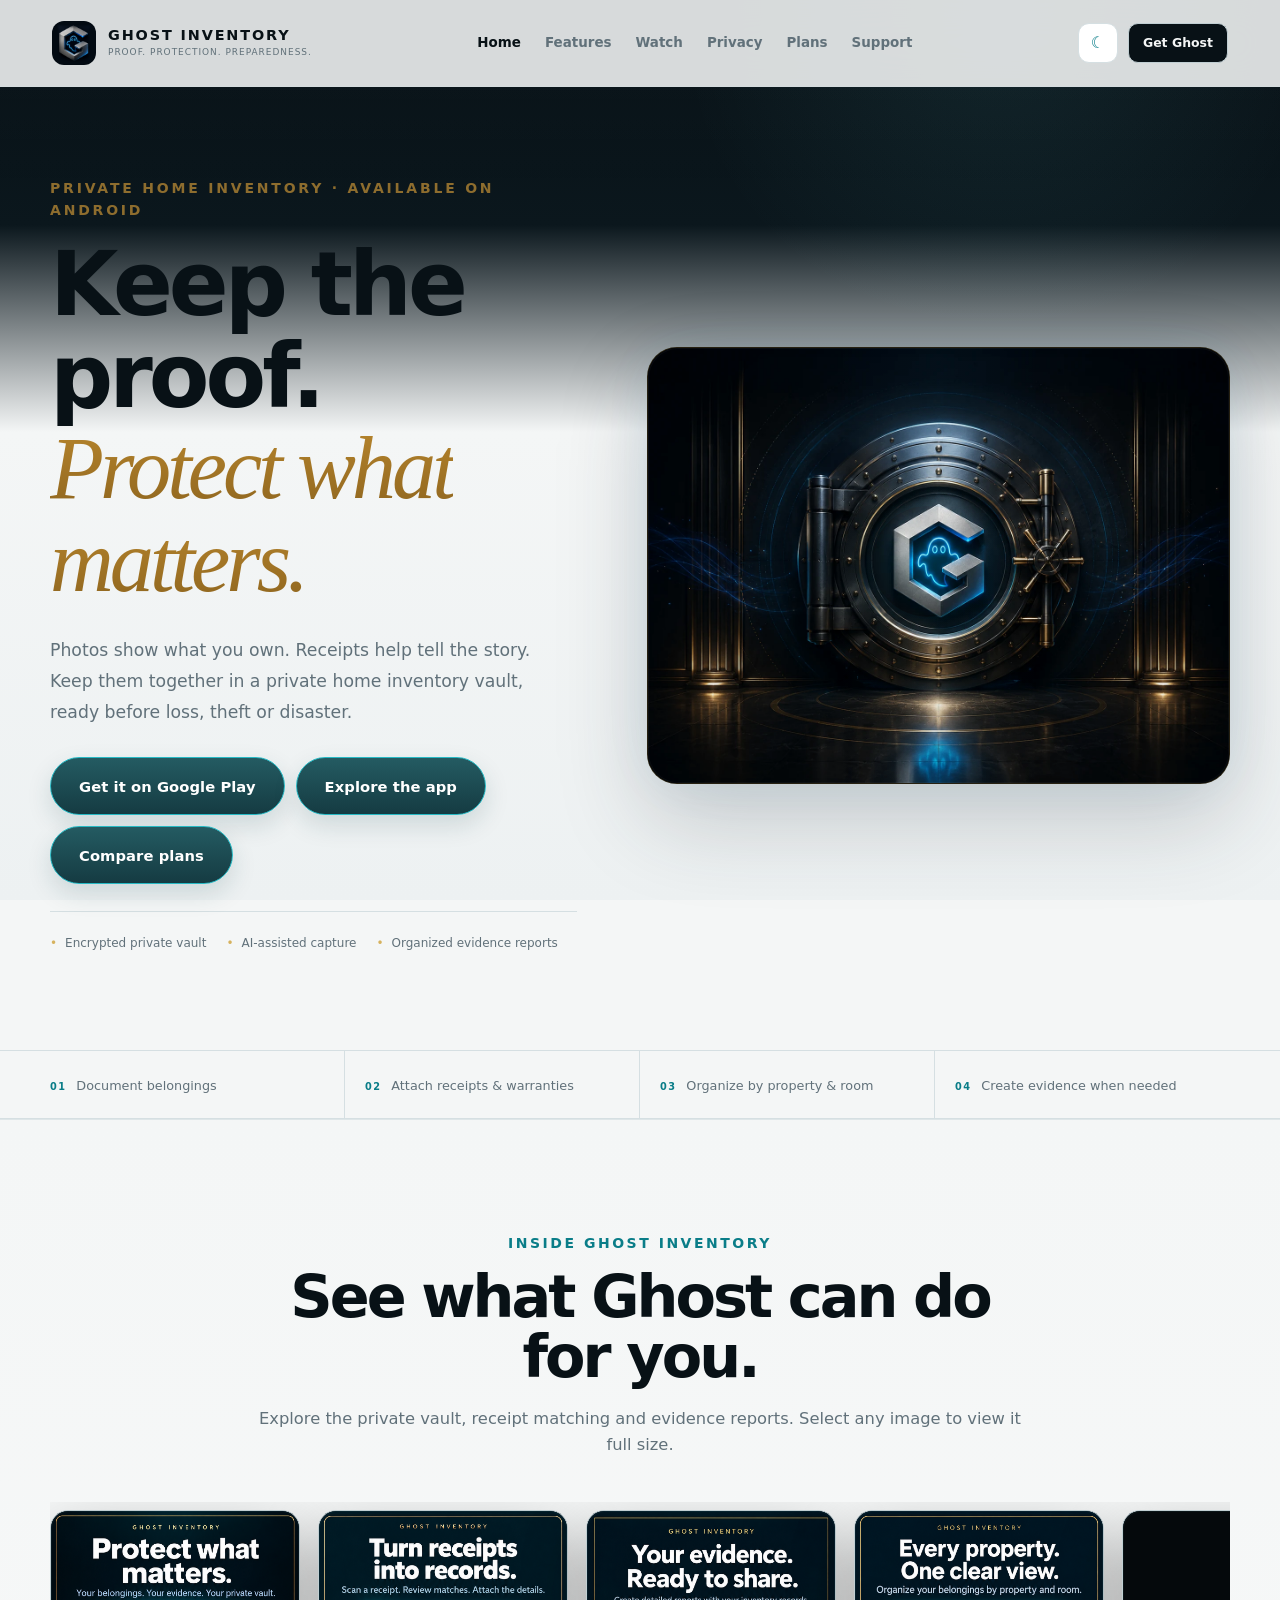
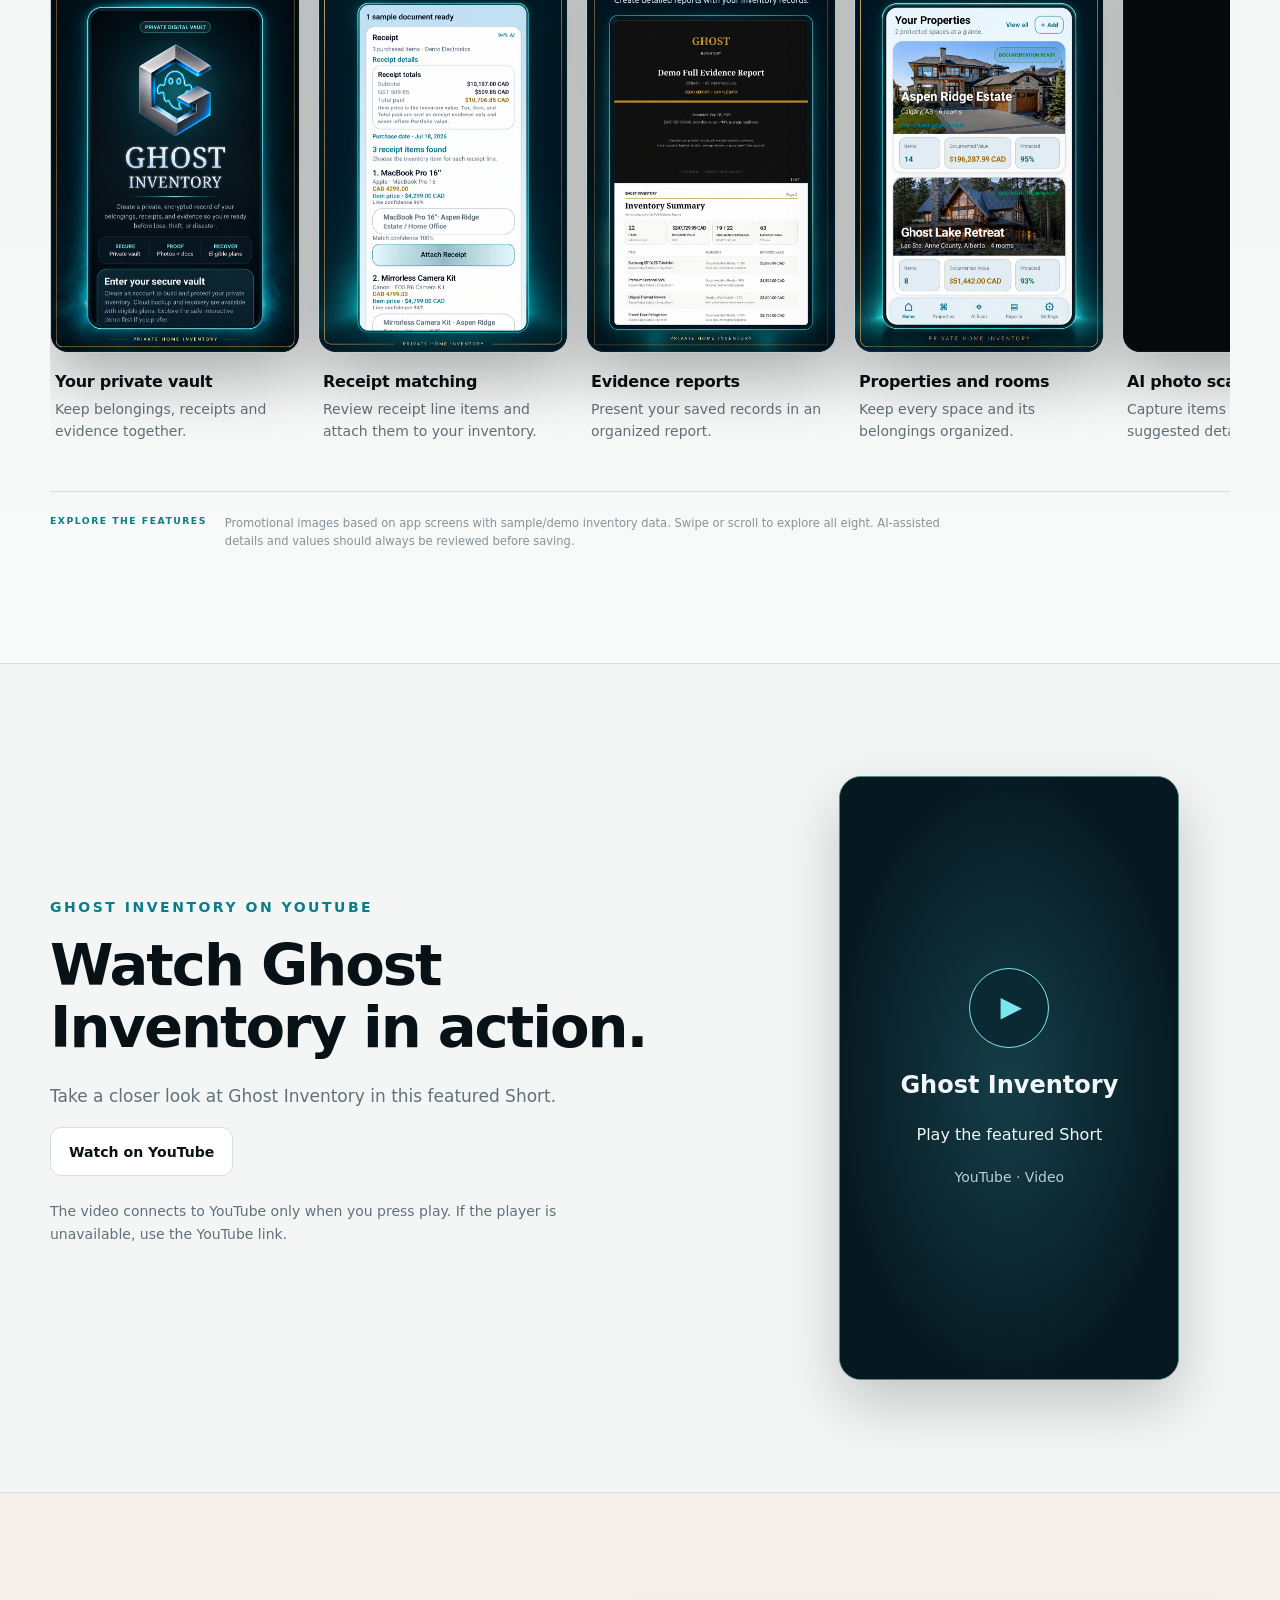
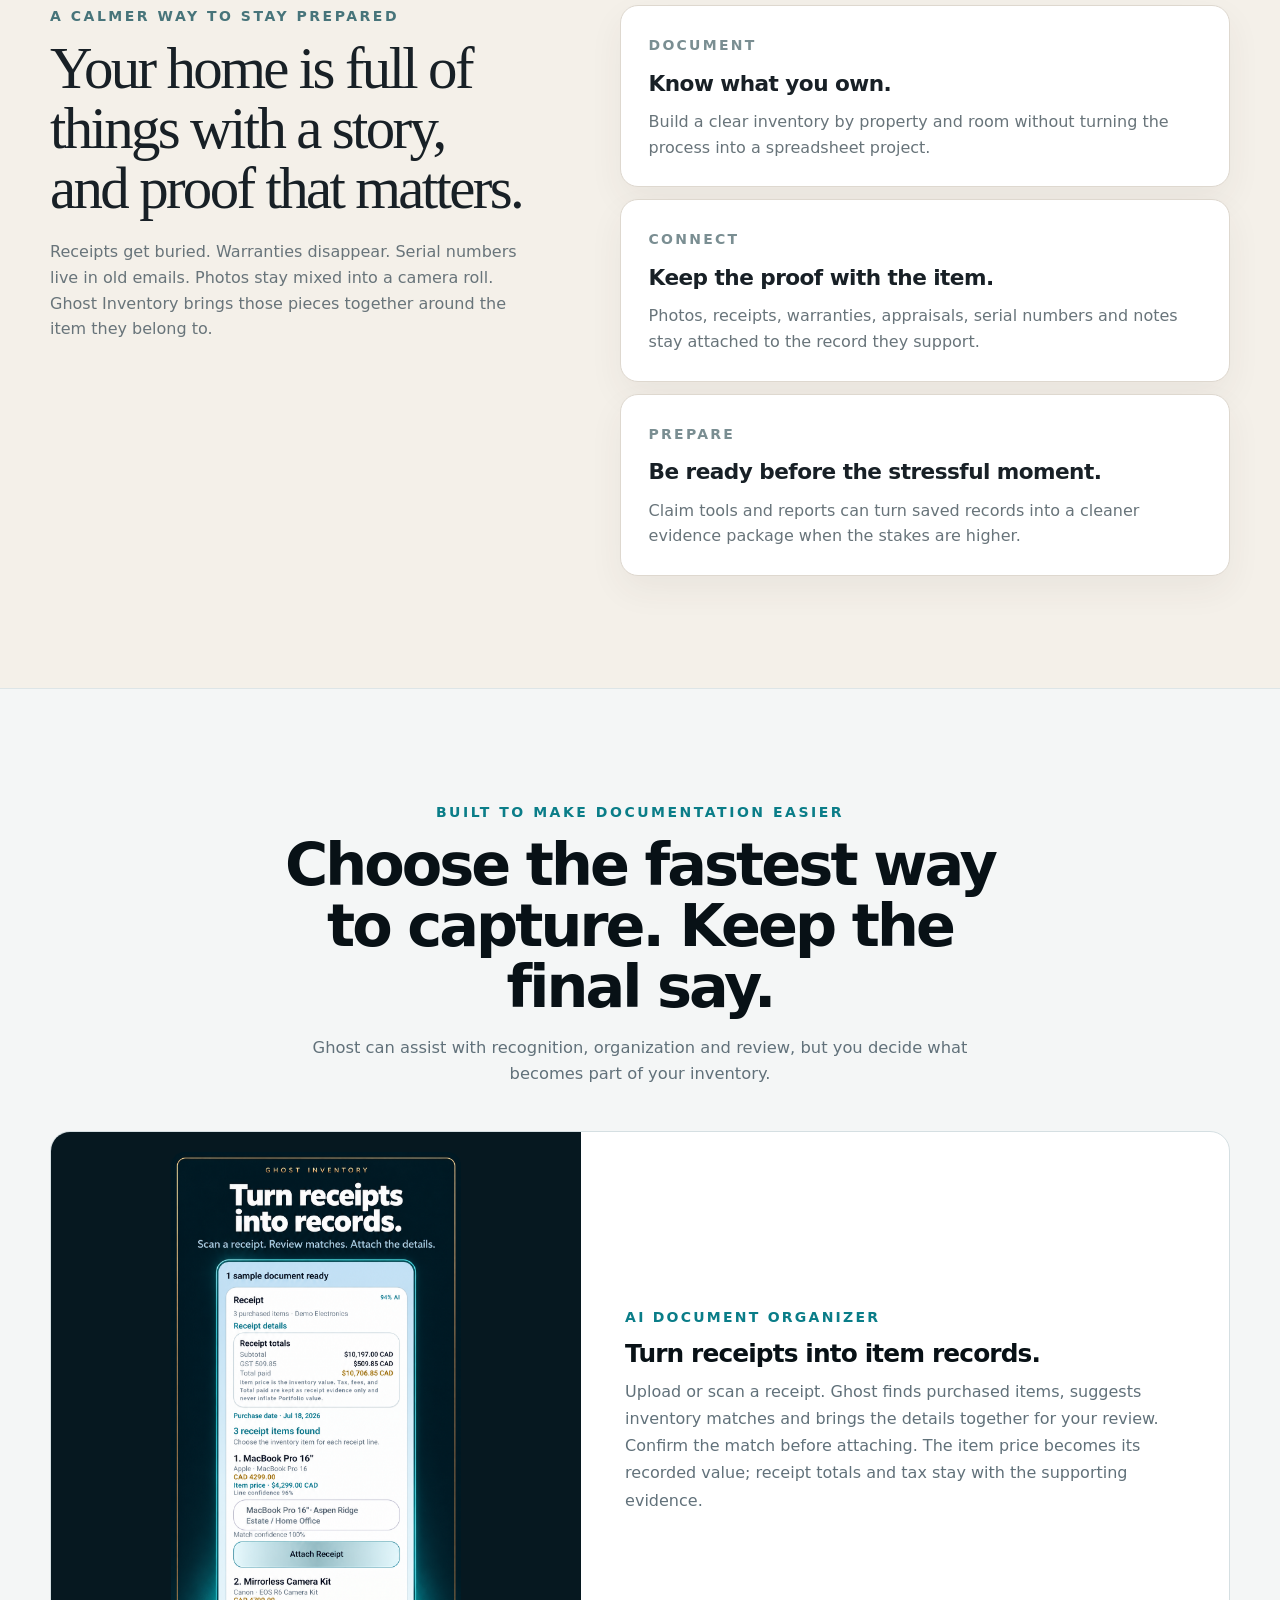
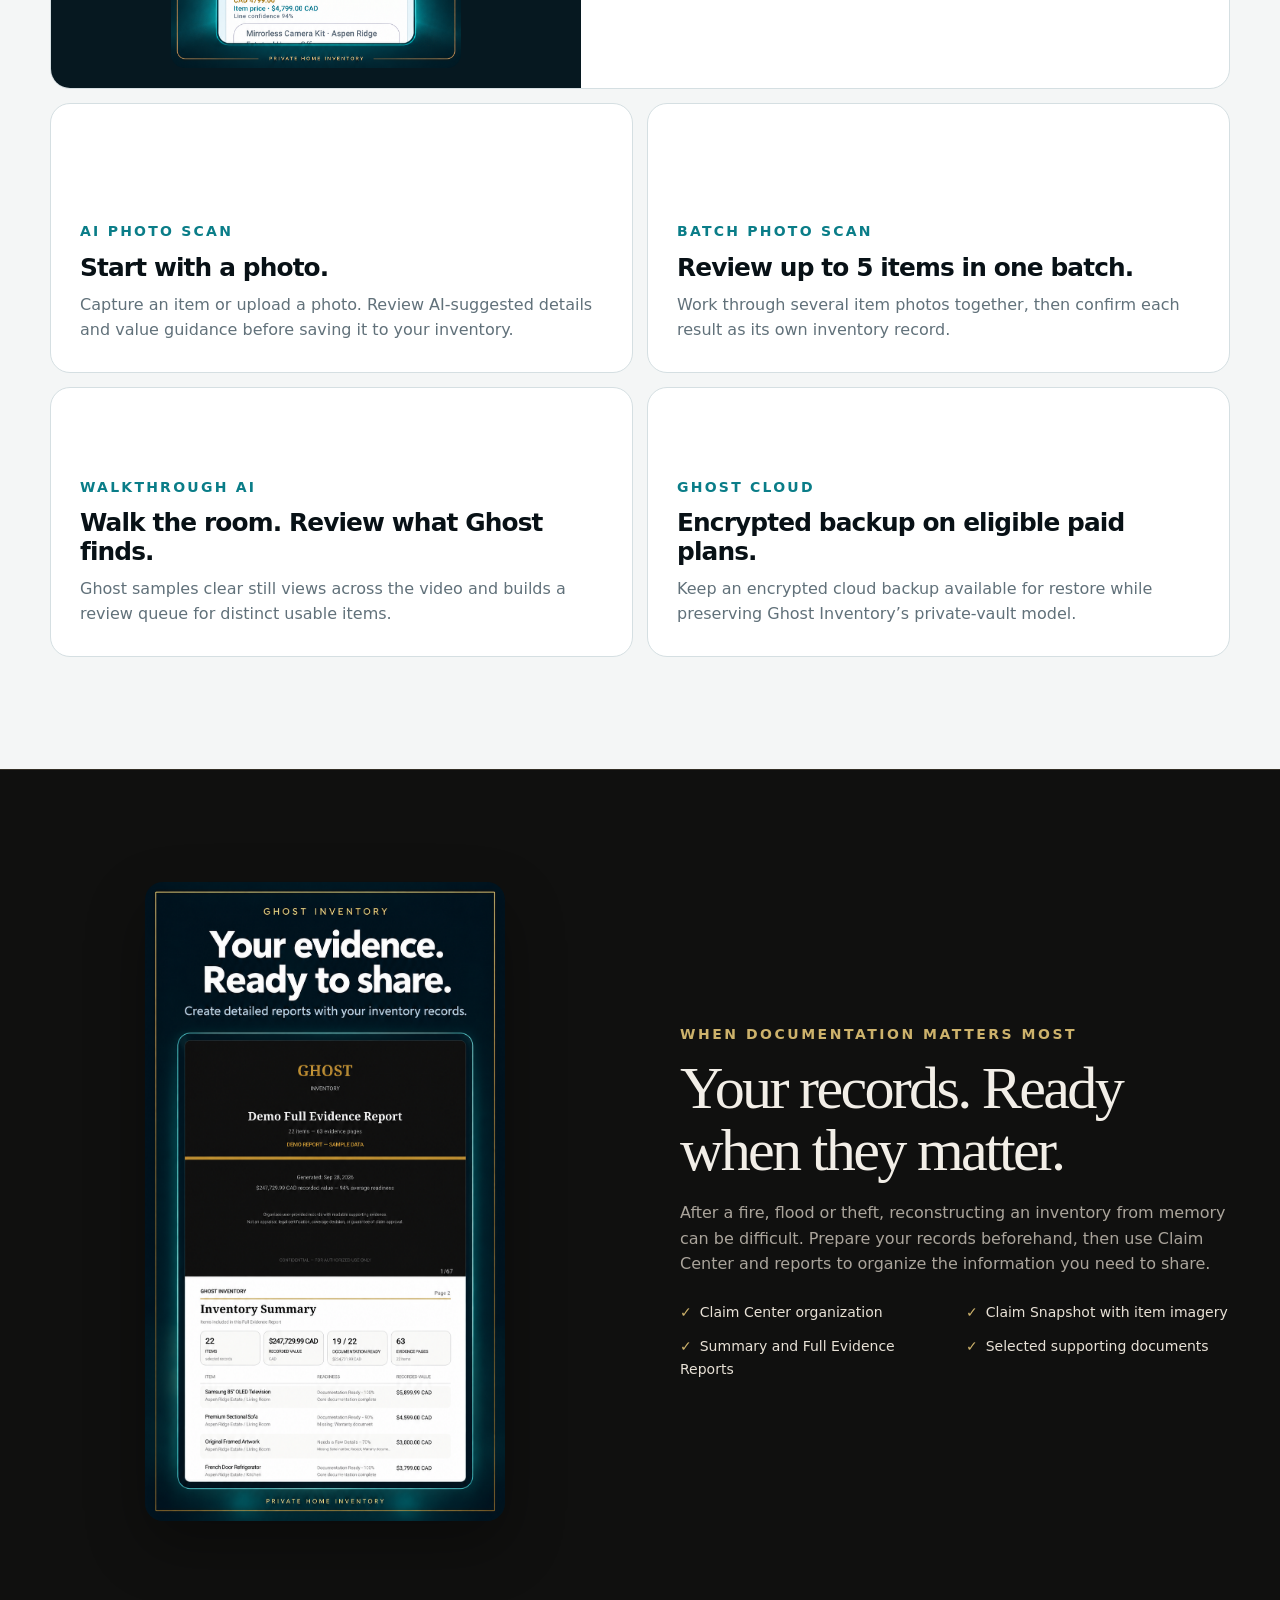
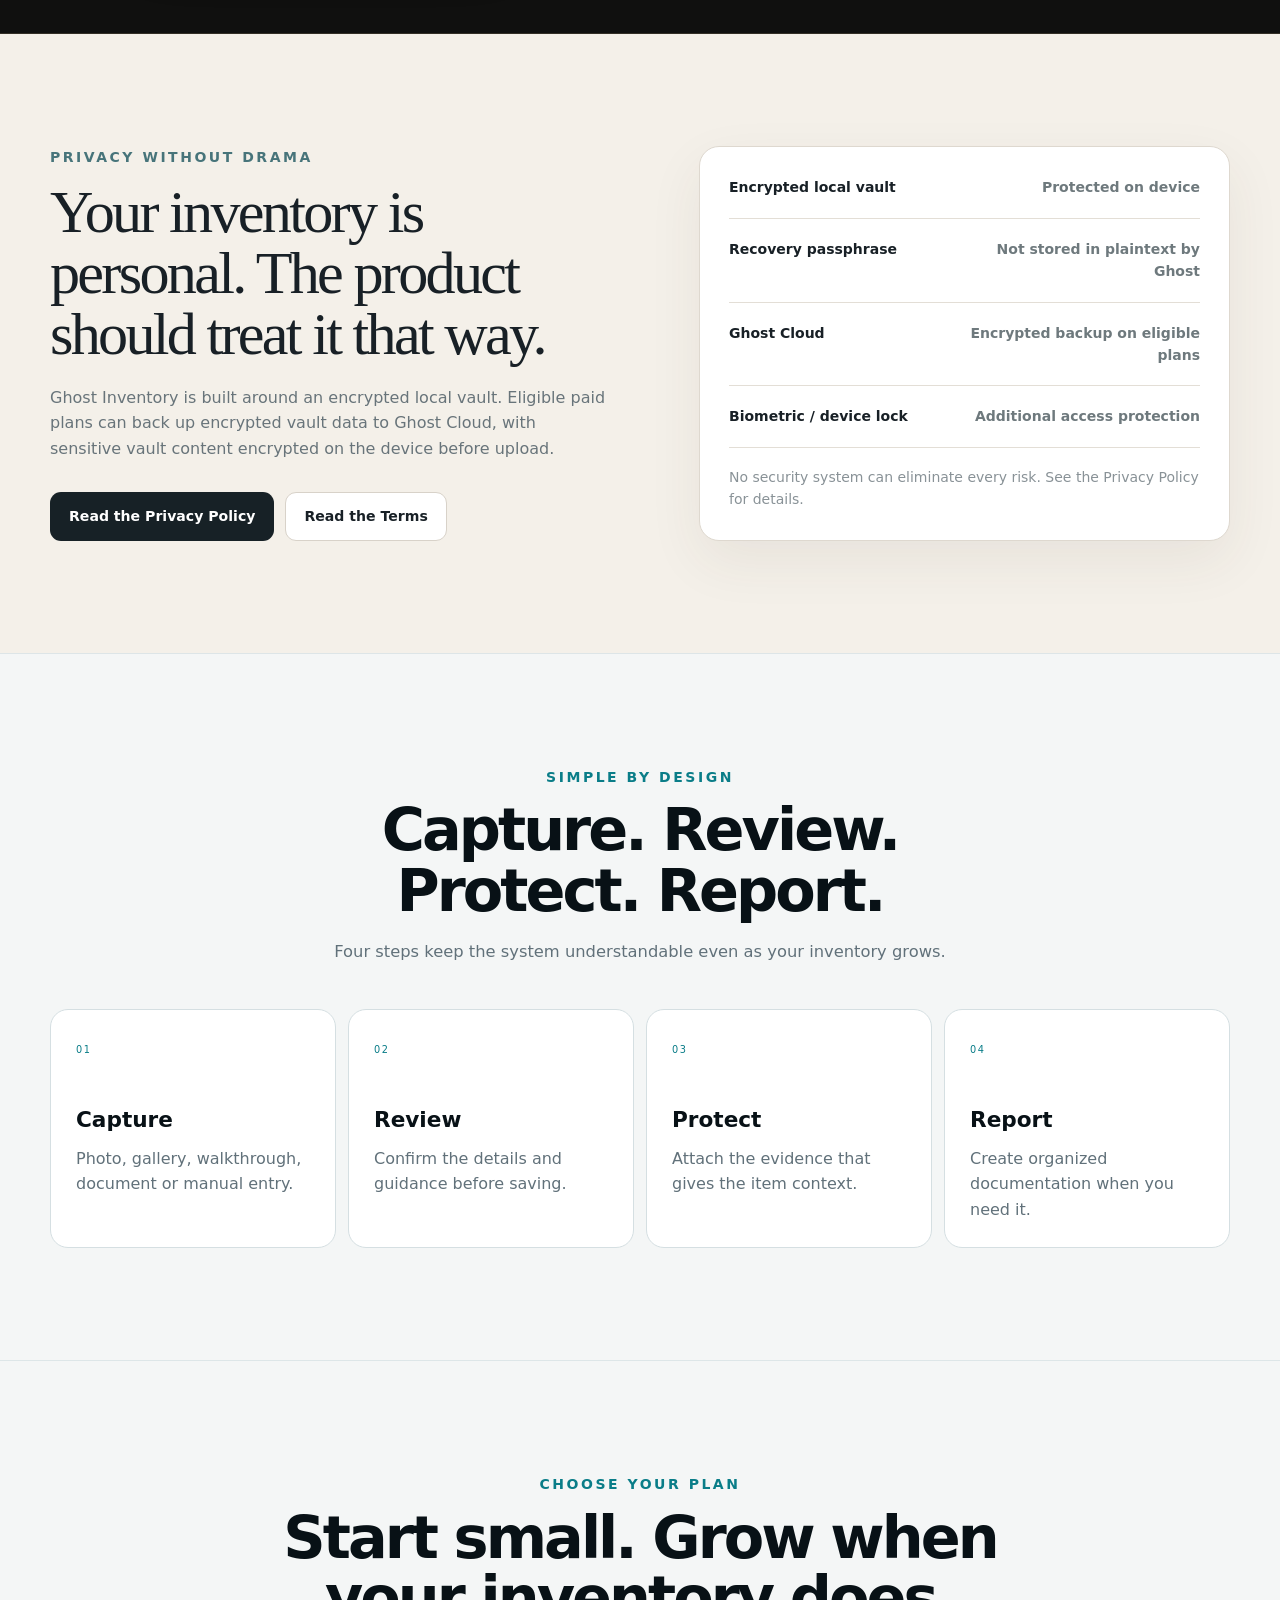
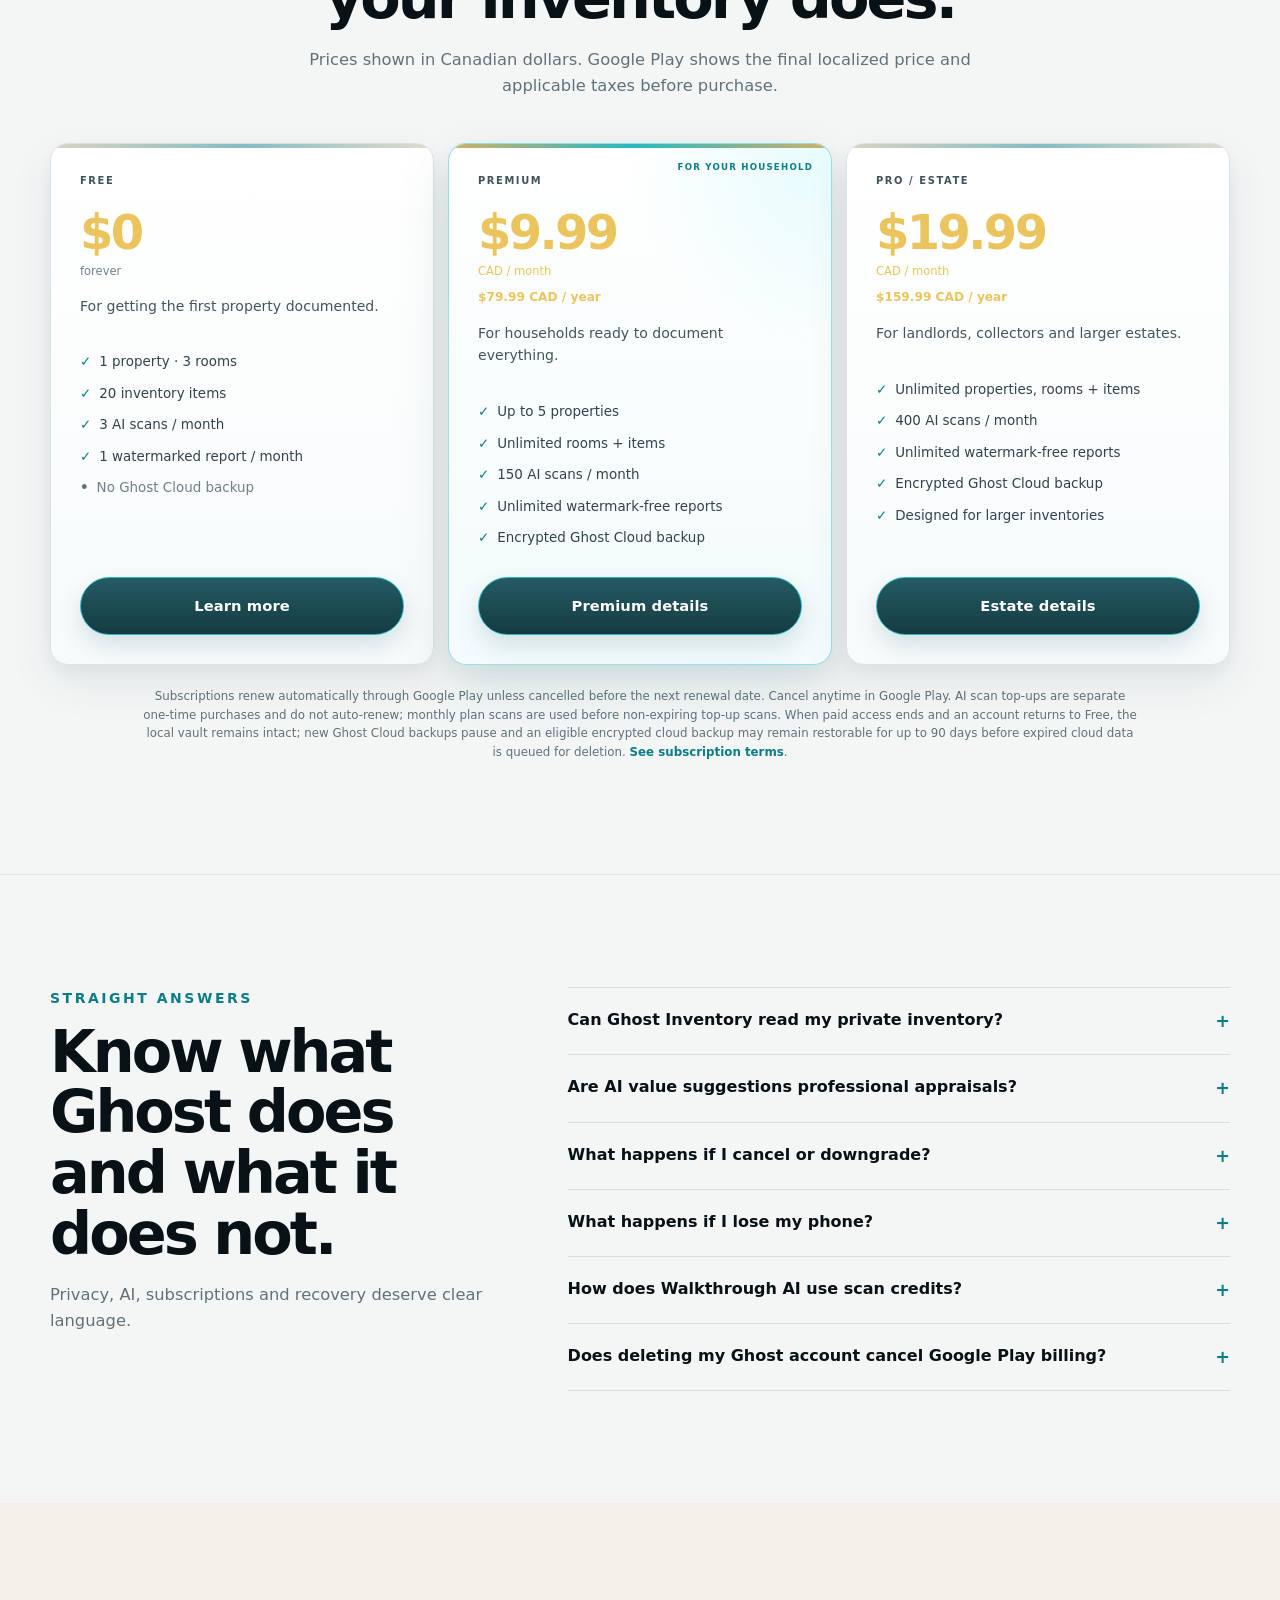
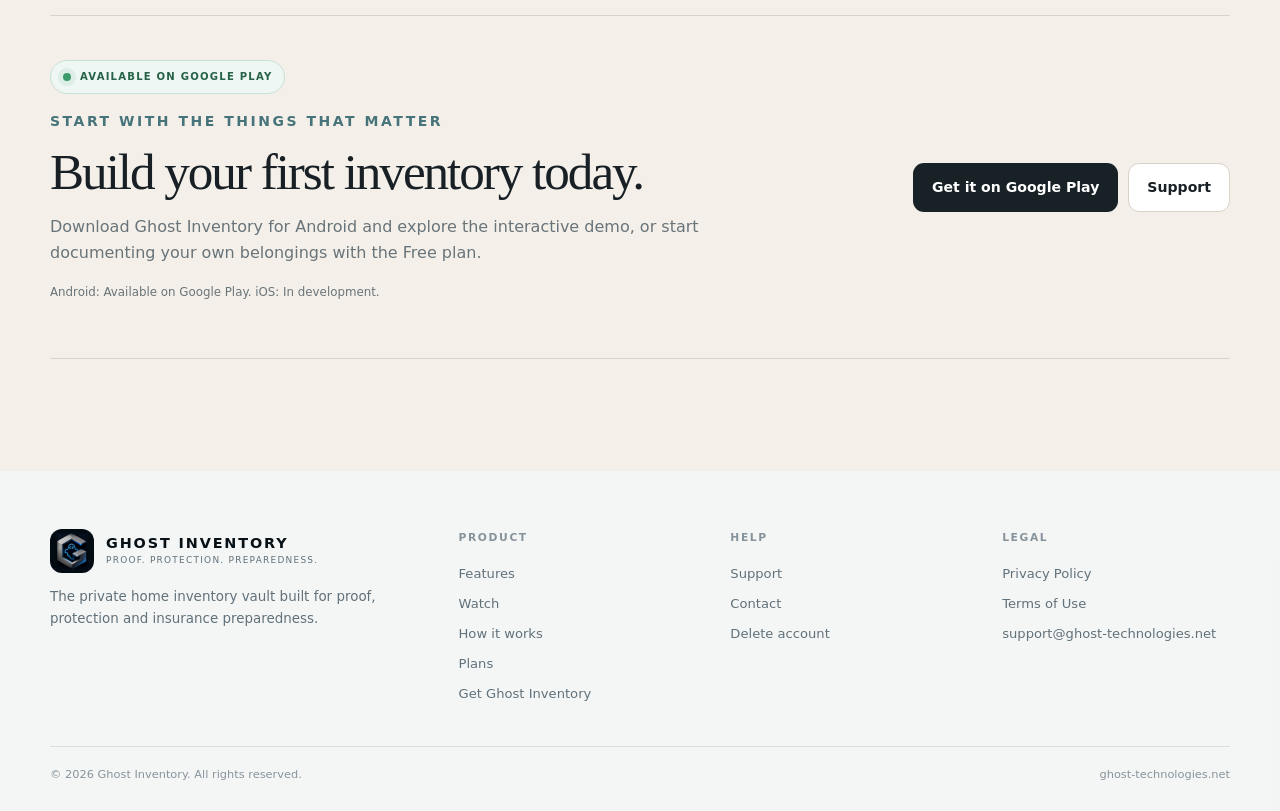
==== commit 15c63180: "Add files via upload" ====
--- a/index.html
+++ b/index.html
@@ -3,8 +3,8 @@
 <head>
 <meta charset="utf-8"/>
 <meta content="width=device-width,initial-scale=1" name="viewport"/>
-<title>Ghost Inventory | Protect the Story Behind What You Own</title>
-<meta content="Ghost Inventory helps households document belongings, organize proof, and prepare claim-ready evidence in a private home inventory vault." name="description"/>
+<title>Ghost Inventory | Private Home Inventory &amp; Receipt Scanning</title>
+<meta content="Document belongings, match receipts to items, and create evidence reports with Ghost Inventory. A private home inventory app for insurance preparedness, available on Android." name="description"/>
 <meta content="#071015" name="theme-color"/>
 <link href="https://ghost-technologies.net/" rel="canonical"/>
 <link href="/assets/images/icon-32.png" rel="icon" sizes="32x32"/>
@@ -17,6 +17,7 @@
 <meta content="https://ghost-technologies.net/" property="og:url"/>
 <meta content="summary_large_image" name="twitter:card"/>
 <link href="/assets/css/styles-v7.css" rel="stylesheet"/>
+<link href="/assets/css/refresh-v14.css" rel="stylesheet"/>
 </head>
 <body class="consumer-home">
 <a class="skip-link" href="#main">Skip to content</a>
@@ -31,13 +32,14 @@
 <div class="nav-links" data-nav-links="">
 <a aria-current="page" href="/">Home</a>
 <a href="#features">Features</a>
+<a href="#watch">Watch</a>
 <a href="#security">Privacy</a>
 <a href="#plans">Plans</a>
 <a href="/support/">Support</a>
 </div>
 <div class="nav-actions">
 <button aria-label="Switch theme" class="icon-btn" data-theme-toggle="" type="button">☀</button>
-<a class="nav-cta" href="#launch">Launch status</a>
+<a class="nav-cta" href="https://play.google.com/store/apps/details?id=com.ghostinventory.app">Get Ghost</a>
 <button aria-expanded="false" aria-label="Open navigation" class="menu-btn" data-mobile-menu="" type="button">☰</button>
 </div>
 </nav>
@@ -47,18 +49,18 @@
 <section class="consumer-hero">
 <div class="shell consumer-hero-grid">
 <div class="consumer-hero-copy reveal">
-<div class="consumer-eyebrow">Proof · Protection · Preparedness</div>
+<div class="consumer-eyebrow">Private home inventory · Available on Android</div>
 <h1>Keep the proof.<br/><span>Protect what matters.</span></h1>
-<p>Ghost Inventory gives your belongings, receipts, warranties and supporting documents one organized home. Build a reliable record before you ever need to make a claim.</p>
+<p>Photos show what you own. Receipts help tell the story. Keep them together in a private home inventory vault, ready before loss, theft or disaster.</p>
 <div class="hero-actions">
-<a class="btn btn-primary app-report-btn" href="#features">See how Ghost works</a>
-<a class="btn btn-secondary app-report-btn" href="#plans">View launch plans</a>
 <a class="btn btn-primary app-report-btn" href="https://play.google.com/store/apps/details?id=com.ghostinventory.app">Get it on Google Play</a>
+<a class="btn btn-secondary app-report-btn" href="#product-preview">Explore the app</a>
+<a class="btn btn-secondary app-report-btn" href="#plans">Compare plans</a>
 </div>
 <div class="consumer-trust-line">
 <span>Encrypted private vault</span>
 <span>AI-assisted capture</span>
-<span>Claim-ready reports</span>
+<span>Organized evidence reports</span>
 </div>
 </div>
 <div aria-label="Ghost Inventory private vault" class="consumer-hero-stage ghost-vault-hero reveal">
@@ -87,32 +89,39 @@
 <div class="shell">
 <div class="section-head center reveal">
 <div class="kicker">Inside Ghost Inventory</div>
-<h2>See the real app in action.</h2>
-<p>Actual screens from Ghost Inventory show how properties, protected items, documentation readiness and evidence reports come together in one private inventory vault.</p>
-</div>
-<div class="product-screen-rail reveal" aria-label="Ghost Inventory app screenshots">
-<figure class="product-screen-card">
-<div class="product-screen-frame"><img loading="lazy" src="/assets/images/ghost-home-dashboard.webp" alt="Ghost Inventory home dashboard in light mode showing property value, protection readiness and quick actions"/></div>
-<figcaption><strong>Home dashboard</strong><span>Property value, readiness and quick actions at a glance.</span></figcaption>
-</figure>
-<figure class="product-screen-card">
-<div class="product-screen-frame"><img loading="lazy" src="/assets/images/ghost-property-vault.webp" alt="Ghost Inventory property vault showing Ghost Lake Retreat, documented value, protection readiness and protected items"/></div>
-<figcaption><strong>Property vault</strong><span>Keep each property, its items and supporting proof organized.</span></figcaption>
-</figure>
-<figure class="product-screen-card">
-<div class="product-screen-frame"><img loading="lazy" src="/assets/images/ghost-protected-items.webp" alt="Ghost Inventory protected items list showing item photos, recorded values and documentation readiness"/></div>
-<figcaption><strong>Protected items</strong><span>See photos, recorded values and missing proof item by item.</span></figcaption>
-</figure>
-<figure class="product-screen-card">
-<div class="product-screen-frame"><img loading="lazy" src="/assets/images/ghost-documentation-readiness.webp" alt="Ghost Inventory documentation readiness screen showing properties, rooms, items and missing documentation"/></div>
-<figcaption><strong>Documentation readiness</strong><span>Spot what is complete and what still needs stronger documentation.</span></figcaption>
-</figure>
-<figure class="product-screen-card">
-<div class="product-screen-frame"><img loading="lazy" src="/assets/images/ghost-full-evidence-report.webp" alt="Ghost Inventory full evidence report with inventory summary and documented values"/></div>
-<figcaption><strong>Full Evidence Report</strong><span>Turn saved records into an organized evidence package when needed.</span></figcaption>
-</figure>
-</div>
-<div class="product-showcase-note reveal"><span>REAL APP SCREENS</span><p>Interface shown with sample/demo inventory data. AI-assisted details and values should always be reviewed before saving.</p></div>
+<h2>See what Ghost can do for you.</h2>
+<p>Explore the private vault, receipt matching and evidence reports. Select any image to view it full size.</p>
+</div>
+<div class="product-screen-rail reveal" aria-label="Ghost Inventory feature gallery" tabindex="0">
+<figure class="product-screen-card"><a class="product-screen-frame" href="/assets/images/listing-private-vault.png" target="_blank" rel="noopener" aria-label="View your private vault image full size in a new tab"><img loading="lazy" decoding="async" src="/assets/images/listing-private-vault.png" alt="Ghost Inventory: Your private vault. Keep belongings, receipts and evidence together."/></a><figcaption><strong>Your private vault</strong><span>Keep belongings, receipts and evidence together.</span></figcaption></figure>
+<figure class="product-screen-card"><a class="product-screen-frame" href="/assets/images/listing-receipt-matching.png" target="_blank" rel="noopener" aria-label="View receipt matching image full size in a new tab"><img loading="lazy" decoding="async" src="/assets/images/listing-receipt-matching.png" alt="Ghost Inventory: Receipt matching. Review receipt line items and attach them to your inventory."/></a><figcaption><strong>Receipt matching</strong><span>Review receipt line items and attach them to your inventory.</span></figcaption></figure>
+<figure class="product-screen-card"><a class="product-screen-frame" href="/assets/images/listing-evidence-reports.png" target="_blank" rel="noopener" aria-label="View evidence reports image full size in a new tab"><img loading="lazy" decoding="async" src="/assets/images/listing-evidence-reports.png" alt="Ghost Inventory: Evidence reports. Present your saved records in an organized report."/></a><figcaption><strong>Evidence reports</strong><span>Present your saved records in an organized report.</span></figcaption></figure>
+<figure class="product-screen-card"><a class="product-screen-frame" href="/assets/images/listing-properties.png" target="_blank" rel="noopener" aria-label="View properties and rooms image full size in a new tab"><img loading="lazy" decoding="async" src="/assets/images/listing-properties.png" alt="Ghost Inventory: Properties and rooms. Keep every space and its belongings organized."/></a><figcaption><strong>Properties and rooms</strong><span>Keep every space and its belongings organized.</span></figcaption></figure>
+<figure class="product-screen-card"><a class="product-screen-frame" href="/assets/images/listing-photo-scan.png" target="_blank" rel="noopener" aria-label="View ai photo scanning image full size in a new tab"><img loading="lazy" decoding="async" src="/assets/images/listing-photo-scan.png" alt="Ghost Inventory: AI photo scanning. Capture items and review the suggested details."/></a><figcaption><strong>AI photo scanning</strong><span>Capture items and review the suggested details.</span></figcaption></figure>
+<figure class="product-screen-card"><a class="product-screen-frame" href="/assets/images/listing-quick-actions.png" target="_blank" rel="noopener" aria-label="View everyday tools image full size in a new tab"><img loading="lazy" decoding="async" src="/assets/images/listing-quick-actions.png" alt="Ghost Inventory: Everyday tools. Add items, scan documents and organize claims."/></a><figcaption><strong>Everyday tools</strong><span>Add items, scan documents and organize claims.</span></figcaption></figure>
+<figure class="product-screen-card"><a class="product-screen-frame" href="/assets/images/listing-portfolio.png" target="_blank" rel="noopener" aria-label="View your recorded value image full size in a new tab"><img loading="lazy" decoding="async" src="/assets/images/listing-portfolio.png" alt="Ghost Inventory: Your recorded value. Explore your inventory by category."/></a><figcaption><strong>Your recorded value</strong><span>Explore your inventory by category.</span></figcaption></figure>
+<figure class="product-screen-card"><a class="product-screen-frame" href="/assets/images/listing-preferences.png" target="_blank" rel="noopener" aria-label="View make ghost your own image full size in a new tab"><img loading="lazy" decoding="async" src="/assets/images/listing-preferences.png" alt="Ghost Inventory: Make Ghost your own. Choose your theme and display currency."/></a><figcaption><strong>Make Ghost your own</strong><span>Choose your theme and display currency.</span></figcaption></figure>
+</div>
+<div class="product-showcase-note reveal"><span>EXPLORE THE FEATURES</span><p>Promotional images based on app screens with sample/demo inventory data. Swipe or scroll to explore all eight. AI-assisted details and values should always be reviewed before saving.</p></div>
+</div>
+</section>
+<section class="section video-section" id="watch" aria-labelledby="video-heading">
+<div class="shell video-grid">
+<div class="video-copy">
+<div class="kicker">Ghost Inventory on YouTube</div>
+<h2 id="video-heading">Watch Ghost Inventory in action.</h2>
+<p>Take a closer look at Ghost Inventory in this featured Short.</p>
+<a class="btn btn-secondary" href="https://www.youtube.com/shorts/ndMGVvAXGO4" target="_blank" rel="noopener noreferrer">Watch on YouTube</a>
+<p class="video-note">The video connects to YouTube only when you press play. If the player is unavailable, use the YouTube link.</p>
+</div>
+<div class="video-frame" data-youtube-player>
+<button class="video-load" type="button" data-load-youtube aria-label="Play the featured Ghost Inventory YouTube Short">
+<span class="video-play" aria-hidden="true">▶</span>
+<strong>Ghost Inventory</strong>
+<span>Play the featured Short</span>
+<small>YouTube · Video</small>
+</button>
+</div>
 </div>
 </section>
 <section class="section consumer-story">
@@ -137,12 +146,12 @@
 <p>Ghost can assist with recognition, organization and review, but you decide what becomes part of your inventory.</p>
 </div>
 <div class="consumer-feature-grid">
-<article class="consumer-feature feature-photo reveal">
-<div class="feature-photo-wrap"><img alt="Camera example for AI Scan" src="/assets/images/camera.webp"/></div>
-<div class="feature-copy"><span>AI SCAN</span><h3>Start an item from a photo.</h3><p>Ghost can suggest item details and replacement-value guidance from an image. Review the suggestions before saving.</p></div>
+<article class="consumer-feature feature-photo receipt-feature reveal">
+<div class="feature-photo-wrap"><img loading="lazy" decoding="async" alt="Receipt details matched to inventory items, with review and attach controls" src="/assets/images/listing-receipt-matching.png"/></div>
+<div class="feature-copy"><span>AI DOCUMENT ORGANIZER</span><h3>Turn receipts into item records.</h3><p>Upload or scan a receipt. Ghost finds purchased items, suggests inventory matches and brings the details together for your review.</p><p>Confirm the match before attaching. The item price becomes its recorded value; receipt totals and tax stay with the supporting evidence.</p></div>
 </article>
-<article class="consumer-feature reveal"><span>BATCH AI SCAN</span><h3>Document up to 5 items at once.</h3><p>Select existing item photos and review each result as its own inventory record.</p></article>
-<article class="consumer-feature reveal"><span>AI DOCUMENT ORGANIZER</span><h3>Give receipts somewhere useful to live.</h3><p>Analyze selected receipts or documents, suggest likely inventory matches, and confirm before attaching or applying price information.</p></article>
+<article class="consumer-feature reveal"><span>AI PHOTO SCAN</span><h3>Start with a photo.</h3><p>Capture an item or upload a photo. Review AI-suggested details and value guidance before saving it to your inventory.</p></article>
+<article class="consumer-feature reveal"><span>BATCH PHOTO SCAN</span><h3>Review up to 5 items in one batch.</h3><p>Work through several item photos together, then confirm each result as its own inventory record.</p></article>
 <article class="consumer-feature reveal"><span>WALKTHROUGH AI</span><h3>Walk the room. Review what Ghost finds.</h3><p>Ghost samples clear still views across the video and builds a review queue for distinct usable items.</p></article>
 <article class="consumer-feature reveal"><span>GHOST CLOUD</span><h3>Encrypted backup on eligible paid plans.</h3><p>Keep an encrypted cloud backup available for restore while preserving Ghost Inventory’s private-vault model.</p></article>
 </div>
@@ -150,14 +159,11 @@
 </section>
 <section class="section consumer-claim-section" id="claims">
 <div class="shell consumer-claim-grid">
-<div class="consumer-claim-visual reveal">
-<div class="claim-doc claim-doc-back"><span>SUMMARY REPORT</span><b>Property inventory</b><i></i><i></i><i></i></div>
-<div class="claim-doc claim-doc-front"><span>CLAIM SNAPSHOT</span><b>Item evidence</b><div class="claim-img"><img alt="Watch sample item shown in a claim snapshot" src="/assets/images/watch.webp"/></div><small>Photo · proof · notes · incident details</small></div>
-</div>
+<div class="consumer-claim-visual evidence-preview reveal"><a href="/assets/images/listing-evidence-reports.png" target="_blank" rel="noopener" aria-label="View sample evidence report full size in a new tab"><img loading="lazy" decoding="async" src="/assets/images/listing-evidence-reports.png" alt="Ghost Inventory sample Full Evidence Report with item summary and supporting documentation"/></a></div>
 <div class="consumer-claim-copy reveal">
 <div class="kicker claim-gold">When documentation matters most</div>
-<h2>Turn the records you already protected into evidence you can use.</h2>
-<p>Claim Center helps bring incident information and saved inventory evidence together. Claim Snapshot, Summary Report and Full Evidence Report give you practical ways to present what you documented.</p>
+<h2>Your records. Ready when they matter.</h2>
+<p>After a fire, flood or theft, reconstructing an inventory from memory can be difficult. Prepare your records beforehand, then use Claim Center and reports to organize the information you need to share.</p>
 <div class="consumer-checks">
 <span>Claim Center organization</span>
 <span>Claim Snapshot with item imagery</span>
@@ -197,10 +203,10 @@
 </section>
 <section class="section plans-section" id="plans">
 <div class="shell">
-<div class="section-head center reveal"><div class="kicker">Launch plans</div><h2>Start small. Grow when your inventory does.</h2><p>Canadian launch pricing. Google Play shows the final localized price and applicable taxes before purchase.</p></div>
+<div class="section-head center reveal"><div class="kicker">Choose your plan</div><h2>Start small. Grow when your inventory does.</h2><p>Prices shown in Canadian dollars. Google Play shows the final localized price and applicable taxes before purchase.</p></div>
 <div class="pricing-grid-new">
 <article class="plan-card reveal"><div class="plan-name"><span>FREE</span><strong style="color:#ECC45E">$0</strong><small>forever</small></div><p>For getting the first property documented.</p><ul><li>1 property · 3 rooms</li><li>20 inventory items</li><li>3 AI scans / month</li><li>1 watermarked report / month</li><li class="muted-li">No Ghost Cloud backup</li></ul><a class="btn btn-secondary app-report-btn" href="/support/">Learn more</a></article>
-<article class="plan-card featured reveal"><div class="plan-badge">MOST POPULAR</div><div class="plan-name"><span>PREMIUM</span><strong style="color:#ECC45E">$9.99</strong><small style="color:#ECC45E">CAD / month</small></div><div class="annual" style="color:#ECC45E">$79.99 CAD / year</div><p>For households ready to document everything.</p><ul><li>Up to 5 properties</li><li>Unlimited rooms + items</li><li>150 AI scans / month</li><li>Unlimited watermark-free reports</li><li>Encrypted Ghost Cloud backup</li></ul><a class="btn btn-primary app-report-btn" href="/support/">Premium details</a></article>
+<article class="plan-card featured reveal"><div class="plan-badge">FOR YOUR HOUSEHOLD</div><div class="plan-name"><span>PREMIUM</span><strong style="color:#ECC45E">$9.99</strong><small style="color:#ECC45E">CAD / month</small></div><div class="annual" style="color:#ECC45E">$79.99 CAD / year</div><p>For households ready to document everything.</p><ul><li>Up to 5 properties</li><li>Unlimited rooms + items</li><li>150 AI scans / month</li><li>Unlimited watermark-free reports</li><li>Encrypted Ghost Cloud backup</li></ul><a class="btn btn-primary app-report-btn" href="/support/">Premium details</a></article>
 <article class="plan-card reveal"><div class="plan-name"><span>PRO / ESTATE</span><strong style="color:#ECC45E">$19.99</strong><small style="color:#ECC45E">CAD / month</small></div><div class="annual" style="color:#ECC45E">$159.99 CAD / year</div><p>For landlords, collectors and larger estates.</p><ul><li>Unlimited properties, rooms + items</li><li>400 AI scans / month</li><li>Unlimited watermark-free reports</li><li>Encrypted Ghost Cloud backup</li><li>Designed for larger inventories</li></ul><a class="btn btn-secondary app-report-btn" href="/support/">Estate details</a></article>
 </div>
 <p class="price-note">Subscriptions renew automatically through Google Play unless cancelled before the next renewal date. Cancel anytime in Google Play. AI scan top-ups are separate one-time purchases and do not auto-renew; monthly plan scans are used before non-expiring top-up scans.
@@ -224,14 +230,10 @@
 <div class="shell consumer-launch-card reveal">
 <div>
 <div class="launch-status-pill"><span class="launch-status-dot"></span> AVAILABLE ON GOOGLE PLAY</div>
-<div class="kicker">Android launch status</div>
-<h2>Ghost Inventory is live on Google Play.</h2>
-<p>Ghost Inventory is now available on Google Play. The Android production release is live, and native iOS development is in progress.</p>
-<div class="launch-milestones" aria-label="Android launch milestones">
-<span><b>✓</b> Closed testing complete</span>
-<span><b>✓</b> Production release published</span>
-<span class="current"><b>●</b> Android live on Google Play</span>
-</div>
+<div class="kicker">Start with the things that matter</div>
+<h2>Build your first inventory today.</h2>
+<p>Download Ghost Inventory for Android and explore the interactive demo, or start documenting your own belongings with the Free plan.</p>
+
 <p class="launch-small">Android: Available on Google Play. iOS: In development.</p>
 </div>
 <div class="consumer-launch-actions"><a class="btn btn-primary" href="https://play.google.com/store/apps/details?id=com.ghostinventory.app">Get it on Google Play</a><a class="btn btn-secondary" href="/support/">Support</a></div>
@@ -239,8 +241,10 @@
 </section>
 </main>
 <footer class="site-footer consumer-footer"><div class="shell"><div class="footer-grid"><div class="footer-brand"><a class="brand" href="/"><img alt="Ghost Inventory logo" src="/assets/images/ghost-inventory-icon.png"/><span class="brand-wordmark"><strong>GHOST INVENTORY</strong><span>Proof. Protection.
-Preparedness.</span></span></a><p>The private home inventory vault built for proof, protection and insurance preparedness.</p></div><div class="footer-col"><h4>Product</h4><a href="#features">Features</a><a href="#how-it-works">How it works</a><a href="#plans">Plans</a><a href="#launch">Android launch</a></div><div class="footer-col"><h4>Help</h4><a href="/support/">Support</a><a href="/contact/">Contact</a><a href="/delete-account/">Delete account</a></div><div class="footer-col"><h4>Legal</h4><a href="/privacy/">Privacy Policy</a><a href="/terms/">Terms of Use</a><a href="mailto:support@ghost-technologies.net">support@ghost-technologies.net</a></div></div><div class="footer-bottom"><span>© <span data-year=""></span> Ghost Inventory.
+Preparedness.</span></span></a><p>The private home inventory vault built for proof, protection and insurance preparedness.</p></div><div class="footer-col"><h4>Product</h4><a href="#features">Features</a>
+<a href="#watch">Watch</a><a href="#how-it-works">How it works</a><a href="#plans">Plans</a><a href="#launch">Get Ghost Inventory</a></div><div class="footer-col"><h4>Help</h4><a href="/support/">Support</a><a href="/contact/">Contact</a><a href="/delete-account/">Delete account</a></div><div class="footer-col"><h4>Legal</h4><a href="/privacy/">Privacy Policy</a><a href="/terms/">Terms of Use</a><a href="mailto:support@ghost-technologies.net">support@ghost-technologies.net</a></div></div><div class="footer-bottom"><span>© <span data-year=""></span> Ghost Inventory.
 All rights reserved.</span><span>ghost-technologies.net</span></div></div></footer>
 <script defer="" src="/assets/js/main-v7.js"></script>
+<script defer src="/assets/js/video-v15.js"></script>
 </body>
 </html>
--- a/assets/css/refresh-v14.css
+++ b/assets/css/refresh-v14.css
@@ -0,0 +1,32 @@
+/* V14: current product gallery and receipt-first feature presentation. */
+.product-screen-frame{display:block;padding:0;border-radius:18px;transition:transform .2s ease,border-color .2s ease}
+.product-screen-frame img{display:block;width:100%;height:auto;border-radius:17px}
+.product-screen-frame:hover{transform:translateY(-4px);border-color:#77edf5}
+a:focus-visible,button:focus-visible,[tabindex]:focus-visible,summary:focus-visible{outline:3px solid #b78b36;outline-offset:5px}
+.product-screen-card figcaption strong{font-size:1rem}
+.product-screen-card figcaption span{font-size:.875rem}
+.receipt-feature .feature-photo-wrap{background:#061820;padding:20px;min-height:0;display:flex;align-items:center;justify-content:center}
+.receipt-feature .feature-photo-wrap img{width:min(100%,290px);height:auto;object-fit:contain;border-radius:14px}
+.receipt-feature .feature-copy p{font-size:1rem;line-height:1.7}
+.evidence-preview{min-height:0;text-align:center}
+.evidence-preview img{display:block;width:min(100%,360px);height:auto;border-radius:18px;margin:auto;box-shadow:0 24px 60px #0005}
+.consumer-hero-copy h1{line-height:1.04;letter-spacing:-.045em}
+.consumer-feature>span,.feature-copy>span,.warm-card>span,.kicker,.consumer-eyebrow{font-size:.875rem}
+.consumer-feature p,.warm-card p,.consumer-process-step p{font-size:1rem}
+.security-row span,.security-row b,.consumer-security-card small,.consumer-checks span{font-size:.875rem}
+@media(max-width:760px){.receipt-feature .feature-photo-wrap img{max-width:260px}.consumer-hero-copy h1{font-size:clamp(2.8rem,12vw,4.4rem)}.consumer-hero-grid{min-width:0}.hero-actions .btn{white-space:normal;text-align:center}.brand-wordmark strong{white-space:normal}}
+@media(prefers-reduced-motion:reduce){.product-screen-frame{transition:none}.product-screen-frame:hover{transform:none}}
+
+/* V15: click-to-load portrait YouTube feature. */
+.video-section{border-top:1px solid var(--line);border-bottom:1px solid var(--line)}
+.video-grid{display:grid;grid-template-columns:minmax(0,1.2fr) minmax(0,.8fr);align-items:center;gap:clamp(32px,6vw,88px)}
+.video-copy h2{font-size:clamp(2.25rem,4.5vw,4.5rem);line-height:1.08;letter-spacing:-.035em;margin:16px 0 24px;max-width:680px}
+.video-copy>p{color:var(--muted);font-size:1.0625rem;max-width:560px}
+.video-copy .video-note{font-size:.875rem;line-height:1.6;margin-top:24px}
+.video-frame{width:min(100%,340px);aspect-ratio:9/16;justify-self:center;overflow:hidden;border:1px solid #53888b;border-radius:22px;background:#061820;box-shadow:0 24px 60px #0003}
+.video-load{width:100%;height:100%;display:flex;flex-direction:column;align-items:center;justify-content:center;gap:18px;padding:28px;border:0;background:radial-gradient(ellipse at center,#153e48,#061820 75%);color:#f1f7f8;cursor:pointer;font:inherit;text-align:center}
+.video-play{display:grid;place-items:center;width:80px;height:80px;border:1px solid #7ce6ed;border-radius:50%;background:#0a2933;color:#7ce6ed;font-size:1.75rem;padding-left:4px}
+.video-load strong{font-size:1.5rem}.video-load>span:not(.video-play){font-size:1rem}.video-load small{font-size:.875rem;color:#bacdd3}
+.video-load:hover .video-play{background:#204750}.video-load:focus-visible{outline-offset:-6px}
+.video-frame iframe{display:block;width:100%;height:100%;border:0}
+@media(max-width:760px){.video-grid{grid-template-columns:minmax(0,1fr)}.video-frame{width:min(100%,320px)}.video-copy h2{font-size:2.5rem}}
